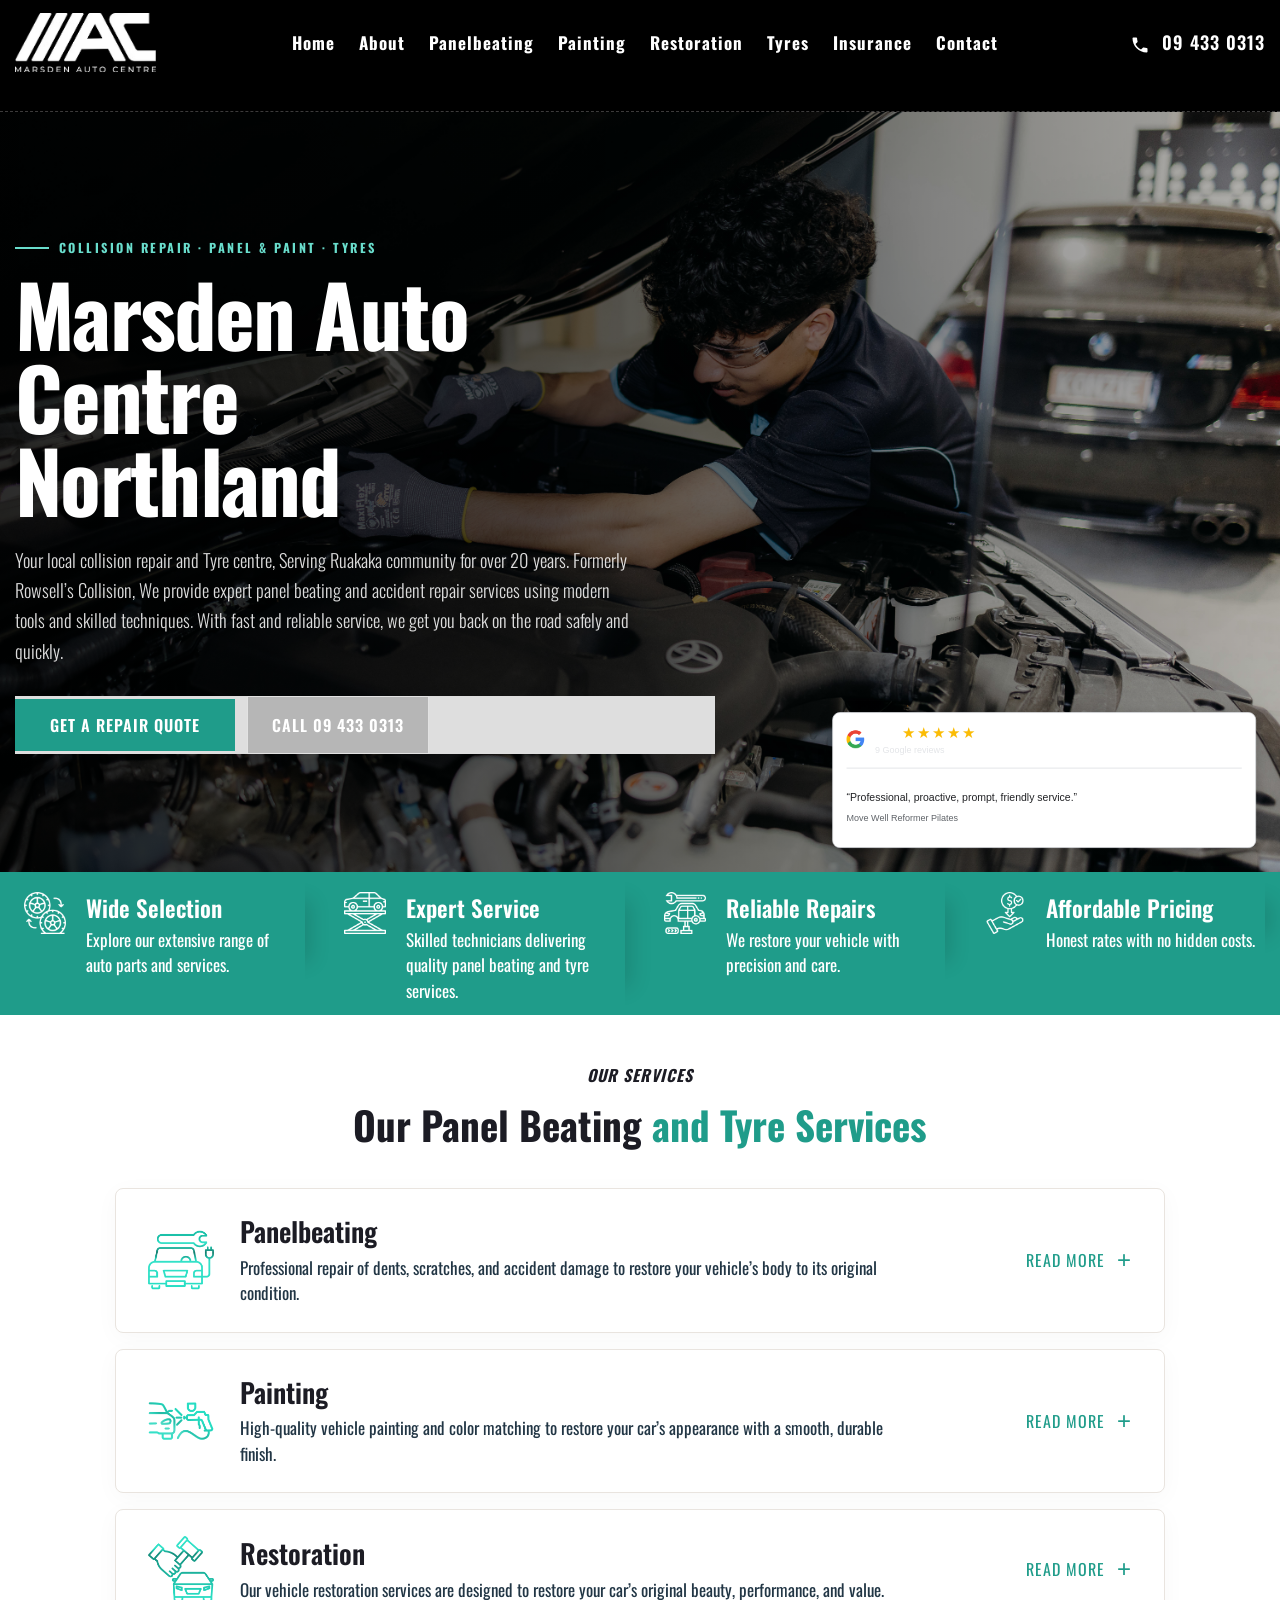
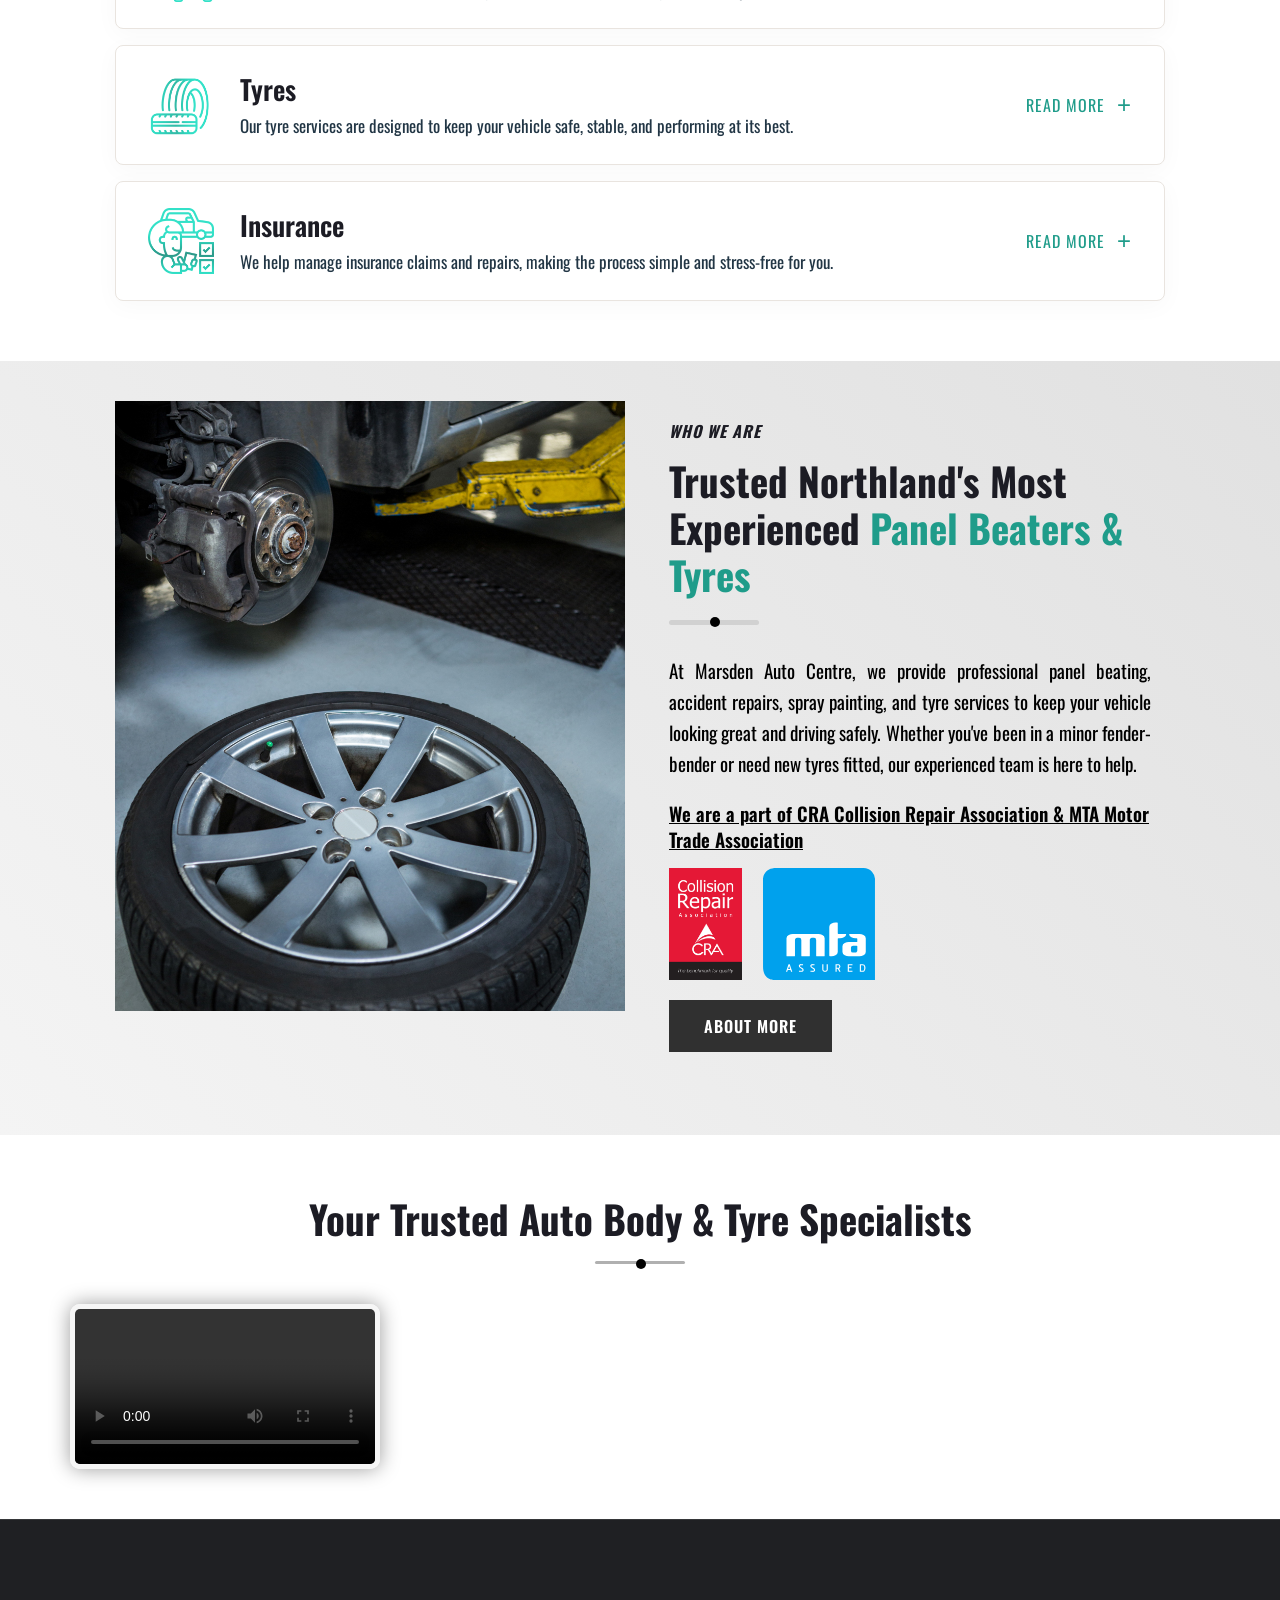
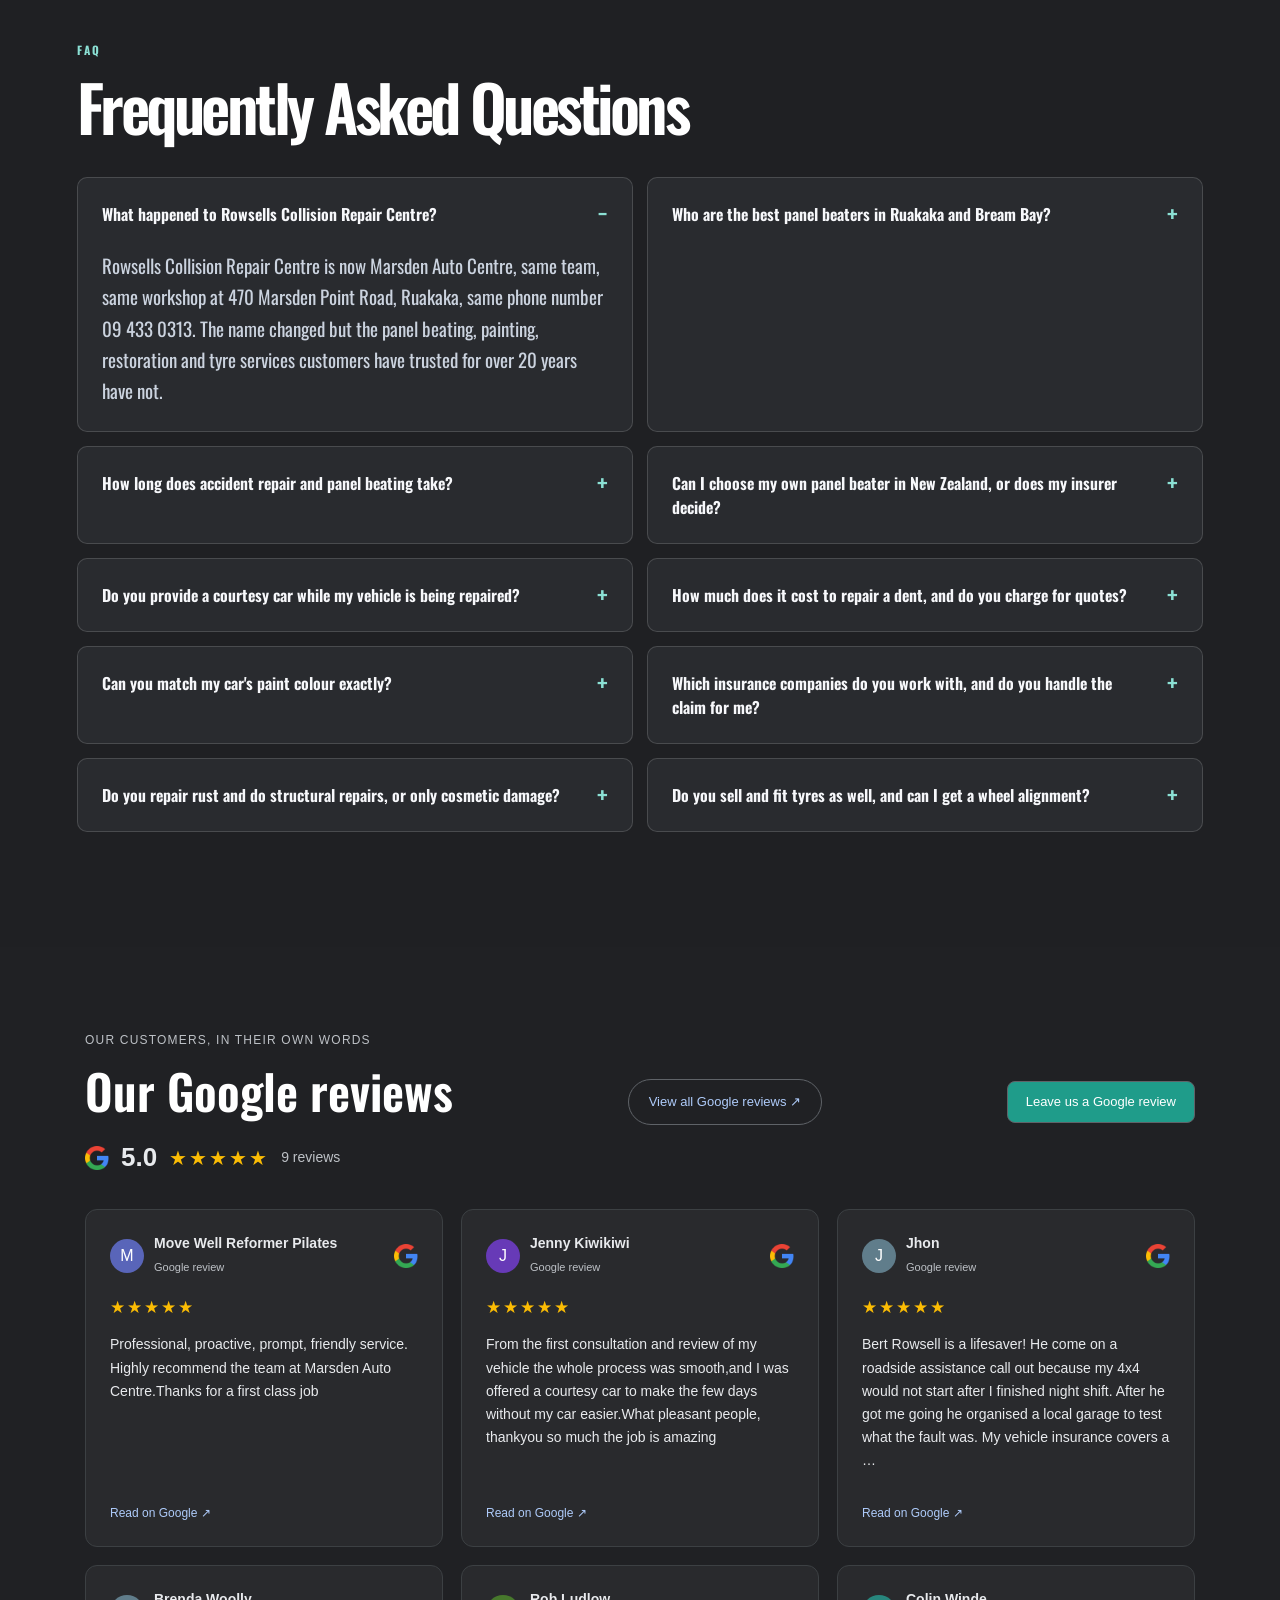
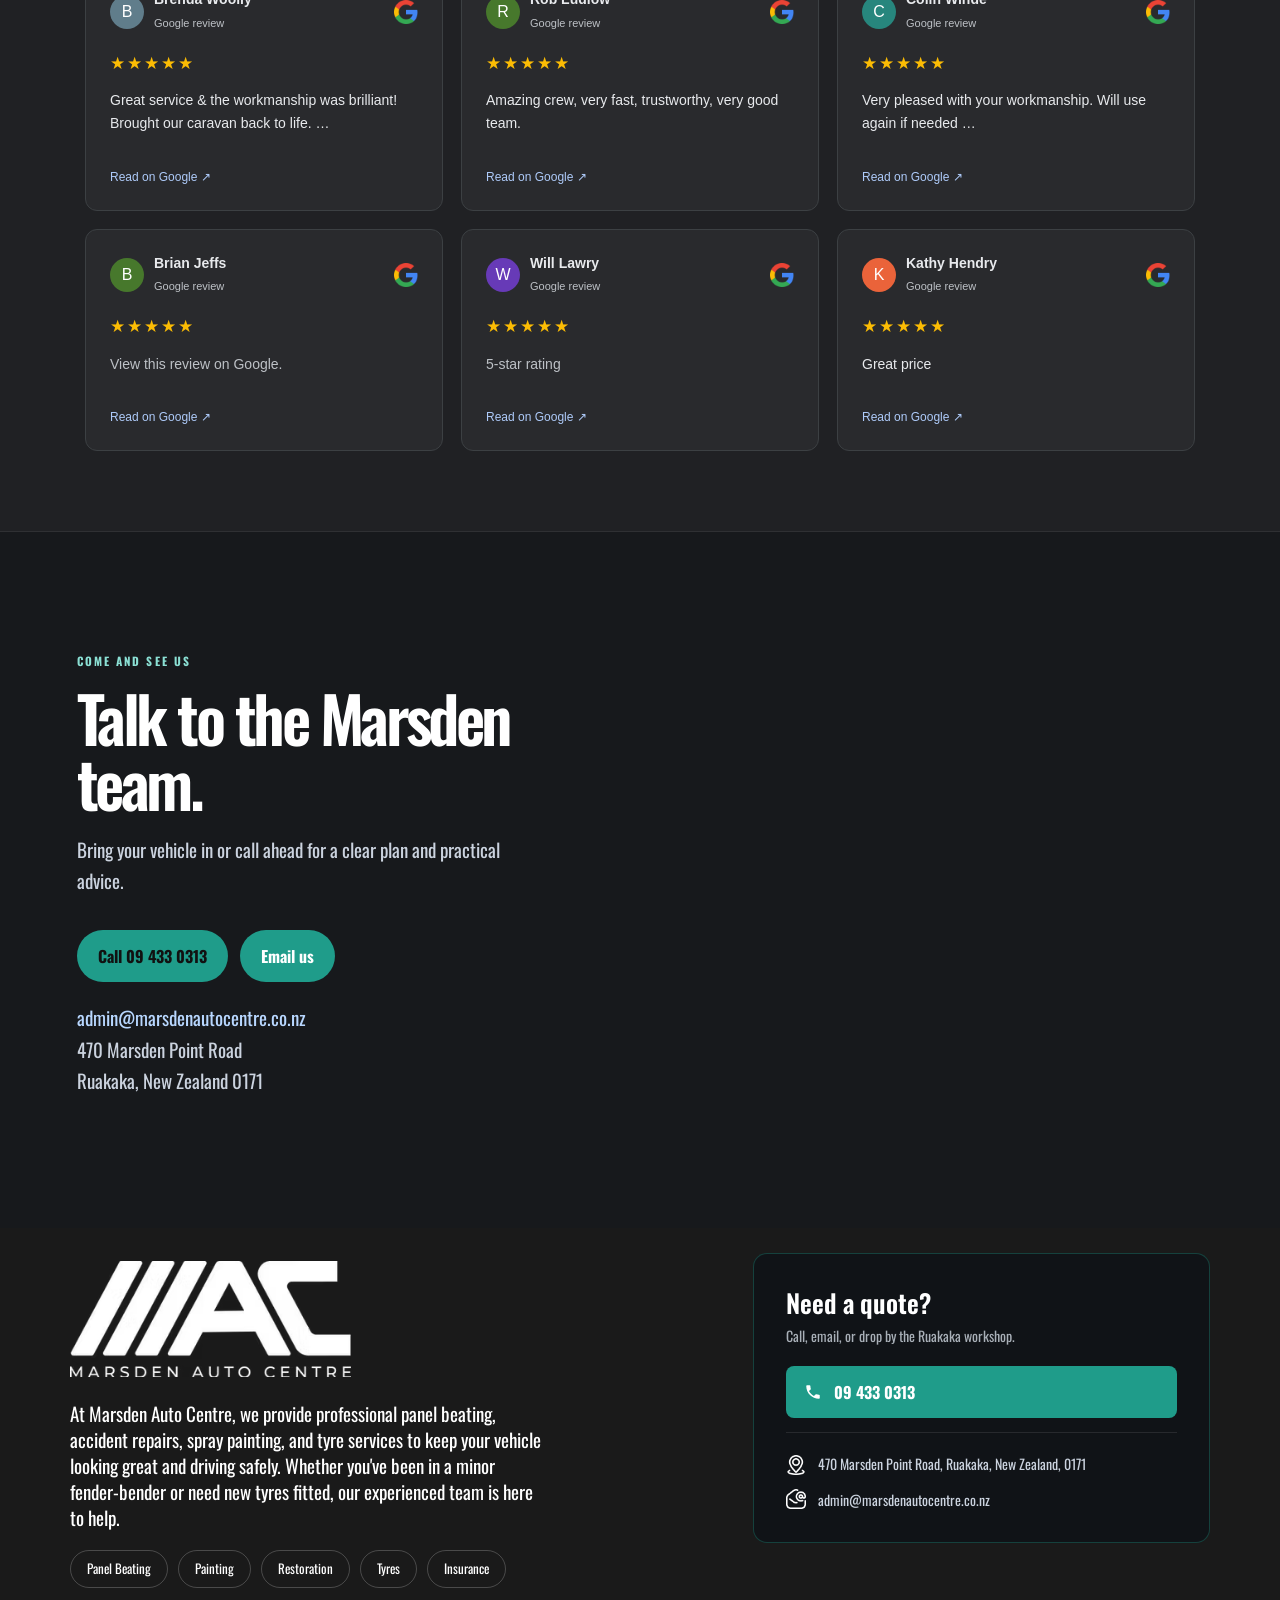
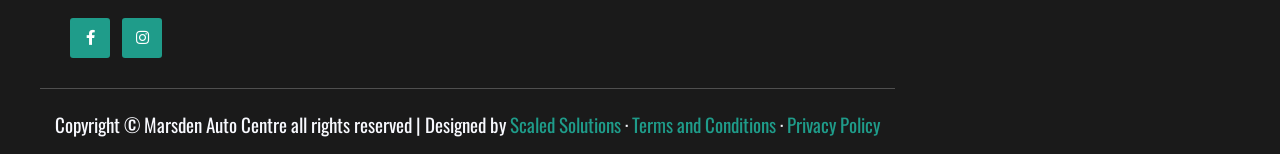
==== index.html @ b249f490 "Hide the theme's grey hover slab on phones Rounding the hero buttons in the last commit exposed some" ====
<!DOCTYPE HTML>

<html lang="en-US">
<head>
<meta charset="utf-8"/>
<meta content="ie=edge" http-equiv="x-ua-compatible"/>
<title>Car Collision Repair &amp; Tyre Services Northland - Panel and Paint Auto Centre</title>
<meta content="Looking for car collision repair, panel and paint &amp; tyre services in Northland, NZ? Marsden Auto Centre offers beating, metal fabrication, glass repair &amp; reliable service." name="description"/>
<meta content="Mobile Glass Repair for Cars, panel and paint" name="keywords"/>
<meta content="width=device-width, initial-scale=1" name="viewport"/>
<!-- Favicon -->
<link href="assets/images/fav-icon/icon.png" rel="icon" sizes="56x56" type="image/png"/>
<!-- bootstrap CSS -->
<link href="assets/css/bootstrap.min.css" media="all" rel="stylesheet" type="text/css"/>
<!-- carousel CSS -->
<link href="assets/css/owl.carousel.min.css" media="all" rel="stylesheet" type="text/css"/>
<!-- nivo-slider CSS -->
<link href="assets/css/nivo-slider.css" media="all" rel="stylesheet" type="text/css"/>
<!-- animate CSS -->
<link href="assets/css/animate.css" media="all" rel="stylesheet" type="text/css"/>
<!-- animated-text CSS -->
<link href="assets/css/animated-text.css" media="all" rel="stylesheet" type="text/css"/>
<!-- font-awesome CSS -->
<link href="assets/css/all.min.css" media="all" rel="stylesheet" type="text/css"/>
<!-- font-flaticon CSS -->
<link href="assets/css/flaticon.css" media="all" rel="stylesheet" type="text/css"/>
<!-- theme-default CSS -->
<link href="assets/css/theme-default.css" media="all" rel="stylesheet" type="text/css"/>
<!-- meanmenu CSS -->
<link href="assets/css/meanmenu.min.css" media="all" rel="stylesheet" type="text/css"/>
<!-- Main Style CSS -->
<link href="style.css" media="all" rel="stylesheet" type="text/css"/>
<!-- transitions CSS -->
<link href="assets/css/owl.transitions.css" media="all" rel="stylesheet" type="text/css"/>
<!-- venobox CSS -->
<link href="venobox/venobox.css" media="all" rel="stylesheet" type="text/css"/>
<!-- widget CSS -->
<link href="assets/css/widget.css" media="all" rel="stylesheet" type="text/css"/>
<!-- responsive CSS -->
<link href="assets/css/responsive.css" media="all" rel="stylesheet" type="text/css"/>
<!-- modernizr js -->
<script src="assets/js/vendor/modernizr-3.5.0.min.js"></script>
<link href="https://fonts.googleapis.com" rel="preconnect"/>
<link crossorigin="" href="https://fonts.gstatic.com" rel="preconnect"/>
<link href="https://fonts.googleapis.com/css2?family=Outfit:wght@100..900&amp;family=Reddit+Sans:ital,wght@0,200..900;1,200..900&amp;display=swap" rel="stylesheet"/>
<link href="https://fonts.googleapis.com" rel="preconnect"/>
<link crossorigin="" href="https://fonts.gstatic.com" rel="preconnect"/>
<link href="https://fonts.googleapis.com/css2?family=Oswald:wght@200..700&amp;display=swap" rel="stylesheet"/>
<meta content="nXuydbFX4hphB4eDnz6v0GrWOdIINB1CxJsmCYGu-QI" name="google-site-verification"/>
<!-- Google tag (gtag.js) -->
<script type="application/ld+json">
{
  "@context": "https://schema.org",
  "@type": "LocalBusiness",
  "name": "Marsden Auto Centre",
  "description": "Looking for car collision repair & tyre services in Northland, NZ? Marsden Auto Centre offers panel beating, painting, metal fabrication, glass repair & reliable service.",
  "url": "https://www.marsdenautocentre.co.nz/",
  "logo": "https://www.marsdenautocentre.co.nz/assets/images/logo_MAC.png",

  "telephone": "+6494330313",
  "priceRange": "Affordable",
  "address": {
    "@type": "PostalAddress",
    "streetAddress": "470 Marsden Point Road",
    "addressRegion": "Ruakākā",
    "postalCode": "0171",
    "addressCountry": "New Zealand"
  },
  "areaServed": {
    "@type": "AdministrativeArea",
    "name": "Ruakākā, New Zealand"
  },
  "openingHours": "Tu-Thu 08:00 AM - 05:00 PM",
  "branchOf": {
    "@type": "Organization",
    "name": "Marsden Auto Centre",
    "sameAs": "https://www.marsdenautocentre.co.nz/"
  }
}
</script>
<script type="application/ld+json">
{
  "@context": "https://schema.org",
  "@type": "FAQPage",
  "mainEntity": [
    {
      "@type": "Question",
      "name": "What happened to Rowsells Collision Repair Centre?",
      "acceptedAnswer": {
        "@type": "Answer",
        "text": "Rowsells Collision Repair Centre is now Marsden Auto Centre, same team, same workshop at 470 Marsden Point Road, Ruakaka, same phone number 09 433 0313. The name changed but the panel beating, painting, restoration and tyre services customers have trusted for over 20 years have not."
      }
    },
    {
      "@type": "Question",
      "name": "Who are the best panel beaters in Ruakaka and Bream Bay?",
      "acceptedAnswer": {
        "@type": "Answer",
        "text": "Marsden Auto Centre, formerly Rowsells Collision Repair Centre, has served the Ruakaka and Bream Bay community for over 20 years from one workshop covering panel beating, spray painting, restoration, tyres and insurance repairs. The team is accredited through the Collision Repair Association (CRA) and Motor Trade Association (MTA)."
      }
    },
    {
      "@type": "Question",
      "name": "How long does accident repair and panel beating take?",
      "acceptedAnswer": {
        "@type": "Answer",
        "text": "Timing depends on the extent of the damage, parts availability and paint work required, from a same-day dent to longer for major structural work. We give a clear estimate after inspecting your vehicle and keep you updated throughout the job."
      }
    },
    {
      "@type": "Question",
      "name": "Can I choose my own panel beater in New Zealand, or does my insurer decide?",
      "acceptedAnswer": {
        "@type": "Answer",
        "text": "Yes, under New Zealand law your insurer cannot force you to use their preferred repairer, choosing your own panel beater is your right. Insurers can still recommend a repairer and may base reimbursement on their own assessed cost, so it is worth confirming with us and your insurer how the claim will be handled before work starts."
      }
    },
    {
      "@type": "Question",
      "name": "Do you provide a courtesy car while my vehicle is being repaired?",
      "acceptedAnswer": {
        "@type": "Answer",
        "text": "Courtesy vehicle options may be available for approved repairs, subject to availability. Ask our team when you book so we can confirm what is available for your job."
      }
    },
    {
      "@type": "Question",
      "name": "How much does it cost to repair a dent, and do you charge for quotes?",
      "acceptedAnswer": {
        "@type": "Answer",
        "text": "Cost depends on the size and location of the dent, the panel affected and whether paint work is needed, so we inspect the vehicle before giving a quote. Call 09 433 0313 to arrange a time to bring your vehicle in."
      }
    },
    {
      "@type": "Question",
      "name": "Can you match my car's paint colour exactly?",
      "acceptedAnswer": {
        "@type": "Answer",
        "text": "Yes, colour matching is part of every spray painting and panel job, using your vehicle's factory paint code to blend the repair into the surrounding panels. We check the match under natural light before your vehicle is returned."
      }
    },
    {
      "@type": "Question",
      "name": "Which insurance companies do you work with, and do you handle the claim for me?",
      "acceptedAnswer": {
        "@type": "Answer",
        "text": "We handle insurance repairs and can manage the claim process with your insurer on your behalf. Bring your policy and claim details when you book and we will confirm the next steps and any excess you are responsible for."
      }
    },
    {
      "@type": "Question",
      "name": "Do you repair rust and do structural repairs, or only cosmetic damage?",
      "acceptedAnswer": {
        "@type": "Answer",
        "text": "Both. We handle everything from cosmetic dents and scratches through to structural panel repair and rust treatment. We assess the extent of the damage or corrosion first and advise whether a repair is safe and cost-effective or whether a panel needs replacing."
      }
    },
    {
      "@type": "Question",
      "name": "Do you sell and fit tyres as well, and can I get a wheel alignment?",
      "acceptedAnswer": {
        "@type": "Answer",
        "text": "Yes, we supply and fit car, van, SUV and 4WD tyres, with balancing, alignment and puncture repairs available. Call 09 433 0313 to check tyre availability for your vehicle."
      }
    }
  ]
}
</script>
<link href="google-reviews.css" rel="stylesheet"/><link href="service-expand.css" rel="stylesheet"/><style id="mac-faq-contact">.mac-faq-section,.mac-contact-section{background:#1f2023;color:#f7f8fb;padding:clamp(72px,9vw,128px) 6%;border-top:1px solid rgba(255,255,255,.1)}.mac-contact-section{background:#17191c}.mac-inner{max-width:1240px;margin:auto}.mac-kicker{color:#8be0d4;font-size:.72rem;letter-spacing:.18em;font-weight:700}.mac-faq-section h2,.mac-contact-section h2{font-size:clamp(2.5rem,5vw,5rem);letter-spacing:-.055em;line-height:1.02;color:#fff;margin:14px 0 38px}.mac-faq-grid{display:grid;grid-template-columns:repeat(2,minmax(0,1fr));gap:14px}.mac-faq-grid details{background:#292b2f;border:1px solid rgba(255,255,255,.15);border-radius:10px;padding:0 24px}.mac-faq-grid summary{cursor:pointer;list-style:none;padding:24px 30px 24px 0;position:relative;font-weight:650}.mac-faq-grid summary::-webkit-details-marker{display:none}.mac-faq-grid summary:after{content:'+';position:absolute;right:0;top:17px;color:#8be0d4;font-size:1.5rem}.mac-faq-grid details[open] summary:after{content:'−'}.mac-faq-grid p{color:#cbd3df;line-height:1.65;margin:0 0 24px}.mac-contact-grid{display:grid;grid-template-columns:.85fr 1.15fr;gap:56px;align-items:start}.mac-contact-section h2{margin-bottom:18px}.mac-contact-section p{color:#cbd3df;line-height:1.65}.mac-contact-button{display:inline-block;margin:18px 0 20px;background:#1f9c8a;color:#111;padding:14px 21px;border-radius:999px;font-weight:750}.mac-contact-details a{color:#b8d7ff}.mac-contact-grid iframe{width:100%;height:360px;border:0;border-radius:10px;filter:saturate(.75)}@media(max-width:760px){.mac-faq-grid,.mac-contact-grid{grid-template-columns:1fr}.mac-contact-grid iframe{height:280px}}
</style>
<style id="traditional-hero">
  .slider1.slider-areas{height:760px;min-height:760px;align-items:center}
  .slider1.slider-areas:after{background:linear-gradient(90deg,rgba(0,0,0,.82) 0%,rgba(0,0,0,.62) 42%,rgba(0,0,0,.22) 100%)}
  .slider1.slider-areas>.container{width:calc(100% - 48px);max-width:1600px;margin-left:0!important}
  .slider-content{position:relative;top:auto;width:min(700px,100%);padding:110px 0 80px;text-align:left}
  .hero-kicker{display:inline-flex;align-items:center;gap:10px;color:#69ddcc;font:700 .78rem/1 'Oswald',sans-serif;letter-spacing:.2em;text-transform:uppercase;margin-bottom:18px}
  .hero-kicker:before{content:'';width:34px;height:2px;background:#69ddcc}
  .slider-content h1{font-size:clamp(3.8rem,6.6vw,6.6rem);line-height:.98;letter-spacing:-.02em;margin:0 0 24px;max-width:10ch;background:none;-webkit-text-fill-color:#fff}
  .slider-content p{width:auto;max-width:620px;font-size:1.15rem;line-height:1.65;margin:0 0 30px;color:rgba(255,255,255,.86)}
  .dreamit-button.banner-button{display:flex;align-items:center;gap:12px;flex-wrap:wrap;margin:0}
  .dreamit-button.banner-button a{margin:0!important}
  .dreamit-button.banner-button .hero-secondary-cta{display:inline-flex;align-items:center;justify-content:center;padding:16px 24px;border:1px solid rgba(255,255,255,.6);color:#fff;background:rgba(0,0,0,.18);font-weight:600}
  .slider-content .hero-google-rating{margin:24px 0 0!important}
  @media(max-width:767px){.slider1.slider-areas{height:auto!important;min-height:760px;padding:50px 0 40px}.slider-content{padding:86px 0 40px}.slider-content h1{font-size:clamp(3.2rem,15vw,5rem)}.slider-content p{font-size:1rem}.slider1.slider-areas>.container{width:calc(100% - 32px)}.dreamit-button.banner-button a{width:100%;text-align:center}.slider-content .hero-google-rating{margin-top:22px!important}}
</style>
<style id="stable-sticky-nav">
  #sticky-header-spacer{height:0!important;transition:none!important}
  .dreamit_nav_manu,.dreamit_nav_manu.sticky{height:112px;min-height:112px;transition:none!important}
  .dreamit_nav_manu .logo_img,.dreamit_nav_manu.sticky .logo_img{display:flex!important;align-items:center;height:100%}
  .dreamit_nav_manu .main_sticky,.dreamit_nav_manu.sticky .main_sticky{display:none!important}
  .mac-contact-actions{display:flex;gap:12px;flex-wrap:wrap;align-items:center}
  .mac-email-button{background:#1f9c8a;color:#fff!important}
  .footer-email-button{display:inline-block;margin-top:10px;padding:10px 14px;border:1px solid rgba(255,255,255,.35);border-radius:999px;color:#fff!important;font-weight:700}
  @media(max-width:990px){.dreamit_nav_manu,.dreamit_nav_manu.sticky{height:86px;min-height:86px}.dreamit_nav_manu .logo_img img{max-height:60px}}
</style><style id="mac-mobile">
/* Phone pass, 23 Sep 2026. Every rule here is inside one max-width:767px
   block on purpose: the desktop layout was signed off and is not to move.
   This block is last in the head so it wins on source order rather than by
   piling on !important. */
@media (max-width: 767px) {

  /* Justified text needs a wide column to work. In the ~370px one a phone
     gives it, the browser has to stretch the spaces instead, and lines like
     "to keep your vehicle looking great and driving safely" opened visible
     rivers of white down the paragraph. Left aligned reads normally; a
     ragged right edge is the right trade at this width. Desktop keeps the
     justified setting it was designed with. */
  .dreamit-section-title p { text-align: left; }

  /* The two hero buttons were square cornered slabs 12px apart while every
     other button on the site is a full pill, so they read as one block split
     by a hairline rather than as two things you can tap. */
  .dreamit-button.banner-button a { border-radius: 999px; }

  /* .dreamit-button:after is a #dedede slab, 100% by 100%, sitting at
     z-index:-1 behind the whole button group. It is the old theme's hover
     effect: the grey block slides out from under the button when you point at
     it. Square buttons covered it almost exactly, so it only ever showed as a
     thin grey line between the two. Rounding them turned it into a visible
     pale rectangle around both, which is how it was found.

     It goes on phones. There is no hover on a touch screen, so it is a
     decoration that cannot fire, and it was already leaking through before
     the corners were rounded. Desktop keeps the effect. */
  .dreamit-button.banner-button:after { display: none; }

  /* The phone number button was background rgba(0,0,0,.18), which is 82%
     transparent, so how it looked depended entirely on which part of the hero
     photo happened to sit behind it. Stacked under the quote button on a
     phone it landed on the pale logo watermark and came out light grey with
     white text on top: it read as a disabled control rather than as the phone
     number, which is the one thing a panel beater's customer wants at 60kph
     on the side of the road. Solid keeps it legible wherever it lands. */
  .dreamit-button.banner-button .hero-secondary-cta {
    background: rgba(0, 0, 0, .62);
    border-color: rgba(255, 255, 255, .75);
  }

  /* Two pills, identical #1f9c8a background, different text colour: Call was
     #111 and Email us was #fff. Black measures 5.6:1 against that teal and
     white only 3.4:1, which is under the 4.5:1 minimum, so both take black.
     NOTE: this mismatch is on desktop too and is deliberately left there. */
  .mac-contact-section .mac-email-button { color: #111 !important; }

  /* Enough to fit "COLLISION REPAIR / PANEL & PAINT / TYRES" on one line at
     390px rather than dropping TYRES onto a line by itself. */
  .hero-kicker { font-size: .72rem; letter-spacing: .14em; }
}
</style>
</head>
<body>
<!-- Loder -->
<!-- <div class="loader-wrapper">
		<div class="loader"></div>
		<div class="loder-section left-section"></div>
		<div class="loder-section right-section"></div>
	</div> -->
<!-- Loder End -->
<!--==================================================-->
<!-- Start dreamit Main Menu Area -->
<!--==================================================-->
<div class="dreamit_nav_manu" id="sticky-header">
<div class="container-fluid">
<div class="row align-items-center">
<div class="col-lg-2">
<div class="logo">
<a class="logo_img" href="/" title="dreamit">
<img alt="Marsden Auto Centre Logo" src="assets/images/logo_MAC.png"/>
</a>
<a class="main_sticky" href="/" title="dreamit">
<img alt="Marsden Auto Centre Logo" src="assets/images/logo_MAC.png"/>
</a>
</div>
</div>
<div class="col-lg-8">
<nav class="dreamit_menu">
<ul class="nav_scroll">
<li><a href="/">Home</a></li>
<li><a href="#about">About</a></li>
<li><a href="#services">Panelbeating</a></li>
<li><a href="#services">Painting</a></li>
<li><a href="#services">Restoration</a></li>
<li><a href="#services">Tyres</a></li>
<li><a href="#services">Insurance</a></li>
<li><a href="#contact-section">Contact</a></li>
</ul>
</nav>
</div>
<div class="col-lg-2">
<div class="dreamit-header-menu-address">
<ul>
<li><a href="tel:09 433 0313"><svg fill="currentColor" height="20" style="vertical-align:middle;margin-right:6px" viewBox="0 0 24 24" width="20" xmlns="http://www.w3.org/2000/svg"><path d="M6.62 10.79c1.44 2.83 3.76 5.14 6.59 6.59l2.2-2.2c.27-.27.67-.36 1.02-.24 1.12.37 2.33.57 3.57.57.55 0 1 .45 1 1V20c0 .55-.45 1-1 1-9.39 0-17-7.61-17-17 0-.55.45-1 1-1h3.5c.55 0 1 .45 1 1 0 1.25.2 2.45.57 3.57.11.35.03.74-.25 1.02l-2.2 2.2z"></path></svg> 09 433
									0313</a></li>
</ul>
</div>
<!-- <div class="dreamit-header-top-socail">
						<a href="https://www.facebook.com/MarsdenAutoCentre" target="_blank"><i class="fab fa-facebook-f"></i></a>
						<a href="#"><i class="fab fa-twitter"></i></a>
					</div> -->
</div>
</div>
</div>
</div>
<!-- dreamit Mobile Menu Area -->
<div class="mobile-menu-area d-sm-block d-md-block d-lg-none">
<div class="mobile-menu">
<nav class="dreamit_menu">
<ul class="nav_scroll">
<li><a href="/">Home</a></li>
<li><a href="#about">About</a></li>
<li><a href="#services">Panelbeating</a></li>
<li><a href="#services">Painting</a></li>
<li><a href="#services">Restoration</a></li>
<li><a href="#services">Tyres</a></li>
<li><a href="#services">Insurance</a></li>
<li><a href="#contact-section">Contact</a></li>
</ul>
</nav>
</div>
</div>
<!--==================================================-->
<!-- End dreamit Main Menu Area -->
<!--==================================================-->
<!--==================================================-->
<!-- Start dreamit slider Area -->
<!--==================================================-->
<div class="slider_list_banner" id="home">
<div class="slider-areas slider1 d-flex align-items-center"><div aria-hidden="true" class="hero-slideshow"><img alt="" class="hero-slide is-active" decoding="async" fetchpriority="high" src="assets/images/slider/bonnet.jpeg"/><img alt="" class="hero-slide" decoding="async" src="assets/images/slider/panner-beeting-banner1.jpg"/><img alt="" class="hero-slide" decoding="async" src="assets/images/slider/panner-beeting-banner2.jpg"/><img alt="" class="hero-slide" decoding="async" src="assets/images/slider/panner-beeting-banner3.jpg"/><img alt="" class="hero-slide" decoding="async" src="assets/images/slider/slider2.jpg"/><video autoplay="" class="hero-video-layer" loop="" muted="" playsinline="" poster="assets/images/slider/bonnet.jpeg" style="position:absolute;inset:0;width:100%;height:100%;object-fit:cover"><source src="assets/images/marsden-hero-clip.mp4" type="video/mp4"/></video></div>
<div class="container">
<div class="row" style="align-items:flex-end">
<div class="col-lg-8 col-sm-12">
<div class="slider-content">
<div class="hero-kicker">Collision repair · panel &amp; paint · tyres</div>
<h1> Marsden Auto Centre Northland</h1>
<p>Your local collision repair and Tyre centre, Serving Ruakaka community for over 20 years.
								Formerly Rowsell’s Collision, We provide expert panel beating and accident repair
								services using modern tools and skilled techniques. With fast and reliable service, we
								get you back on the road safely and quickly.</p>
<div class="dreamit-button banner-button">
<a href="#contact-section">Get a repair quote</a>
<a class="hero-secondary-cta" href="tel:+6494330313">Call 09 433 0313</a>
</div>
</div>
</div>

</div>
</div>

<a aria-label="Google reviews: 5.0 out of 5 from 9 reviews. Read all reviews on Google." class="hero-google-rating" style="position:absolute;right:24px;bottom:24px;transform:scale(0.75);transform-origin:bottom right;z-index:5" href="https://www.google.com/maps?cid=7332008525948160495" rel="noopener" target="_blank"><img alt="Google" class="google-mark" height="24" src="assets/images/google-g.png" width="24"/><span class="hero-rating-copy"><span class="hero-rating-top"><strong>5.0</strong><span aria-label="5 out of 5 stars" class="google-stars">★★★★★</span></span><span class="hero-rating-caption">9 Google reviews</span></span><span aria-hidden="true" class="hero-rating-arrow">↗</span><span class="hero-review-rotation"><span class="hero-review-quote">“Professional, proactive, prompt, friendly service.”</span><span class="hero-review-author">Move Well Reformer Pilates</span></span></a>
</div>


</div><!--==================================================-->
<!--End dreamit slider Area  -->
<!--==================================================-->
<div class="feature-box pt-20 pb-20">
<div class="container-fluid">
<div class="row">
<div class="col-md-3">
<div class="dreamit-service-box-inner">
<div class="dreamit-service-content">
<div class="dreamit-service-icon">
<img alt="Tyre Icon" class="service-icon-image" src="assets/images/tyre.png"/>
</div>
<div class="dreamit-service-title">
<h2>Wide Selection</h2>
<p>Explore our extensive range of auto parts and services.</p>
</div>
</div>
</div>
</div>
<div class="col-md-3">
<div class="dreamit-service-box-inner">
<div class="dreamit-service-content">
<div class="dreamit-service-icon">
<img alt="Tyre Icon" class="service-icon-image" src="assets/images/service.png"/>
</div>
<div class="dreamit-service-title">
<h2>Expert Service</h2>
<p>Skilled technicians delivering quality panel beating and tyre services.</p>
</div>
</div>
</div>
</div>
<div class="col-md-3">
<div class="dreamit-service-box-inner">
<div class="dreamit-service-content">
<div class="dreamit-service-icon">
<img alt="Tyre Icon" class="service-icon-image" src="assets/images/repair.png"/>
</div>
<div class="dreamit-service-title">
<h2>Reliable Repairs</h2>
<p>We restore your vehicle with precision and care.</p>
</div>
</div>
</div>
</div>
<div class="col-md-3">
<div class="dreamit-service-box-inner">
<div class="dreamit-service-content">
<div class="dreamit-service-icon">
<img alt="Tyre Icon" class="service-icon-image" src="assets/images/affordable.png"/>
</div>
<div class="dreamit-service-title">
<h2>Affordable Pricing</h2>
<p>Honest rates with no hidden costs.</p>
</div>
</div>
</div>
</div>
</div>
</div>
</div>
<!--==================================================-->
<!-- Start dreamit case study title Area -->
<!--==================================================-->
<div class="services-title-area pt-50 pb-50 px-100" id="services">
<div class="container-fluid">
<div class="row">
<div class="col-lg-12 col-sm-12">
<div class="dreamit-section-title text-center mb-40">
<h5>Our Services</h5>
<h2 class="mb-20">Our Panel Beating <span>and Tyre Services</span></h2>
<!-- <div class="em_bar_bg text-left"></div> -->
</div>
</div>
</div>
<div class="row justify-content-center service-expand-row service-expand-row service-expand-row service-expand-row service-expand-row">
<div class="service-row-wrapper">
<div class="service-column">



<details class="service-expand"><summary class="service-row-summary"><span class="service-icon">
<img alt="Panel Beating Service" src="assets/images/panelbeating.png"/>
</span><span class="service-row-copy"><h2>Panelbeating</h2><p>Professional repair of dents, scratches, and accident damage to restore your vehicle’s body
							to its original condition.</p></span><span class="service-row-toggle"><span class="service-more">Read more</span><span class="service-less">Show less</span><span aria-hidden="true" class="service-expand-icon"></span></span></summary><div class="service-expanded-content"><div class="service-expanded-text"><p>Our panel beating service is designed to restore your vehicle’s body after dents, scratches, or accident damage. With experienced technicians and modern equipment, we carefully repair damaged panels and bring your car back to its original shape and appearance.</p><p>We focus on precision, durability, and high-quality finishing to ensure your vehicle looks and performs its best.</p><h3 class="service-offerings-title">What we offer</h3><div class="service-offering"><h3>Dent Removal</h3><p>We repair minor and major dents to restore smooth vehicle panels.</p></div><div class="service-offering"><h3>Accident Damage Repair</h3><p>Professional repair of body damage caused by collisions.</p></div><div class="service-offering"><h3>Panel Replacement</h3><p>Damaged panels are repaired or replaced to match factory standards.</p></div><div class="service-offering"><h3>Body Alignment</h3><p>We ensure proper alignment of vehicle panels for a perfect fit and finish.</p></div><a class="service-contact-link" href="tel:+6494330313">Call 09 433 0313</a></div><img alt="Panelbeating service" class="service-expanded-image" loading="lazy" src="assets/images/panel-beating.jpg"/></div></details>
</div>
</div>
<div class="service-row-wrapper">
<div class="service-column">



<details class="service-expand"><summary class="service-row-summary"><span class="service-icon">
<img alt="Panel Beating Service" src="assets/images/car-painting.png"/>
</span><span class="service-row-copy"><h2>Painting</h2><p>High-quality vehicle painting and color matching to restore your car’s appearance with a
							smooth, durable finish.</p></span><span class="service-row-toggle"><span class="service-more">Read more</span><span class="service-less">Show less</span><span aria-hidden="true" class="service-expand-icon"></span></span></summary><div class="service-expanded-content"><div class="service-expanded-text"><p>Our vehicle painting service restores your car’s appearance with a smooth, high-quality finish. Using professional spray equipment and precise color matching, we ensure durable paintwork that makes your vehicle look like new.</p><h3 class="service-offerings-title">What we offer</h3><div class="service-offering"><h3>Full Vehicle Respray</h3><p>Complete repainting to give your vehicle a fresh and flawless look.</p></div><div class="service-offering"><h3>Color Matching</h3><p>Accurate color matching to blend new paint perfectly with your vehicle.</p></div><div class="service-offering"><h3>Scratch &amp; Paint Repair</h3><p>We fix scratches and damaged paint to restore your car’s appearance.</p></div><div class="service-offering"><h3>Clear Coat Protection</h3><p>A protective finish that enhances shine and protects the paint.</p></div><a class="service-contact-link" href="tel:+6494330313">Call 09 433 0313</a></div><img alt="Painting service" class="service-expanded-image" loading="lazy" src="assets/images/paintingservice.jpg"/></div></details>
</div>
</div>
<div class="service-row-wrapper">
<div class="service-column">



<details class="service-expand"><summary class="service-row-summary"><span class="service-icon">
<img alt="Panel Beating Service" src="assets/images/rust-repair.png"/>
</span><span class="service-row-copy"><h2>Restoration</h2><p>Our vehicle restoration services are designed to restore your car’s original beauty,
							performance, and value.</p></span><span class="service-row-toggle"><span class="service-more">Read more</span><span class="service-less">Show less</span><span aria-hidden="true" class="service-expand-icon"></span></span></summary><div class="service-expanded-content"><div class="service-expanded-text"><p>Our vehicle restoration services bring your car back to its original condition, both in appearance and performance. Whether it’s repairing body damage, restoring paintwork, or fixing worn-out parts, our team handles every detail with care and precision.</p><p>We combine skilled craftsmanship with modern techniques to deliver high-quality results, ensuring your vehicle looks great and performs reliably for years to come.</p><p>We also specialize in caravan and campervan repairs, providing reliable restoration and repair solutions for all types of recreational vehicles.</p><h3 class="service-offerings-title">What we offer</h3><div class="service-offering"><h3>Body Restoration</h3><p>Repairing dents, damage, and worn panels to restore structure and strength.</p></div><div class="service-offering"><h3>Paint Restoration</h3><p>Professional repainting for a smooth and flawless finish.</p></div><div class="service-offering"><h3>Rust Repair &amp; Treatment</h3><p>Removing corrosion and protecting your vehicle from future damage.</p></div><div class="service-offering"><h3>Caravan &amp; Campervan Repairs</h3><p>Specialized repair and restoration for caravans and campervans.</p></div><div class="service-offering"><h3>Full Vehicle Restoration</h3><p>Complete restoration for damaged or aging vehicles.</p></div><div class="service-offering"><h3>Protective Coatings</h3><p>Special coatings are applied to prevent future rust and extend the life of your vehicle.</p></div><a class="service-contact-link" href="tel:+6494330313">Call 09 433 0313</a></div><img alt="Restoration service" class="service-expanded-image" loading="lazy" src="assets/images/restoration-service.jpg"/></div></details>
</div>
</div>
<div class="service-row-wrapper">
<div class="service-column">



<details class="service-expand"><summary class="service-row-summary"><span class="service-icon">
<img alt="Panel Beating Service" src="assets/images/tyre-icon.png"/>
</span><span class="service-row-copy"><h2>Tyres</h2><p>Our tyre services are designed to keep your vehicle safe, stable, and performing at its best.
						</p></span><span class="service-row-toggle"><span class="service-more">Read more</span><span class="service-less">Show less</span><span aria-hidden="true" class="service-expand-icon"></span></span></summary><div class="service-expanded-content"><div class="service-expanded-text"><p>Our tyre services are designed to keep your vehicle safe, stable, and performing at its best on the road. We offer a complete range of tyre solutions, from supplying and fitting new tyres to maintenance services that improve driving comfort and extend tyre life.</p><p>With professional equipment and experienced technicians, we ensure every tyre service is carried out with precision and care.</p><h3 class="service-offerings-title">What we offer</h3><div class="service-offering"><h3>Car tyres</h3><p>High-quality tyres designed for safety, durability, and smooth performance on every drive.</p></div><div class="service-offering"><h3>Van tyres</h3><p>Durable and high-performance tyres built to handle heavy loads, ensuring safety, stability, and long-lasting reliability.</p></div><div class="service-offering"><h3>SUV tyres</h3><p>Strong and versatile tyres designed for superior grip, stability, and performance on both city roads and rough terrains.</p></div><div class="service-offering"><h3>4WD Tyres</h3><p>Rugged and durable tyres built for off-road performance, providing maximum traction, strength, and control on all terrains.</p></div><div class="service-offering"><h3>New Tyre Supply &amp; Fitting</h3><p>We provide quality tyres for all vehicle types with expert installation.</p></div><div class="service-offering"><h3>Wheel Balancing</h3><p>Ensures smooth driving and reduces vibration for better comfort.</p></div><div class="service-offering"><h3>Wheel Alignment</h3><p>Improves handling, fuel efficiency, and extends tyre life.</p></div><div class="service-offering"><h3>Tyre Repairs</h3><p>Quick and safe puncture repairs to get you back on the road.</p></div><a class="service-contact-link" href="tel:+6494330313">Call 09 433 0313</a></div><img alt="Tyres service" class="service-expanded-image" loading="lazy" src="assets/images/tyres-service.jpg"/></div></details>
</div>
</div>
<div class="service-row-wrapper">
<div class="service-column">



<details class="service-expand"><summary class="service-row-summary"><span class="service-icon">
<img alt="Panel Beating Service" src="assets/images/insurance.png"/>
</span><span class="service-row-copy"><h2>Insurance</h2><p>We help manage insurance claims and repairs, making the process simple and stress-free for
							you.</p></span><span class="service-row-toggle"><span class="service-more">Read more</span><span class="service-less">Show less</span><span aria-hidden="true" class="service-expand-icon"></span></span></summary><div class="service-expanded-content"><div class="service-expanded-text"><p>Our car insurance repair service helps restore your vehicle after an accident while making the insurance process simple and hassle-free. We work closely with insurance providers to ensure your vehicle is repaired professionally and according to approved standards.</p><p>From damage assessment to final repairs, our experienced team handles the process efficiently so you can get back on the road with confidence.</p><h3 class="service-offerings-title">What we offer</h3><div class="service-offering"><h3>Insurance Claim Assistance</h3><p>Guidance and support throughout the insurance claim process.</p></div><div class="service-offering"><h3>Accident Damage Repairs</h3><p>Professional repair of body damage caused by collisions.</p></div><div class="service-offering"><h3>Damage Assessment</h3><p>Detailed inspection and reports required for insurance approval.</p></div><div class="service-offering"><h3>Quality Approved Repairs</h3><p>Repairs completed to meet insurance and industry standards.</p></div><a class="service-contact-link" href="tel:+6494330313">Call 09 433 0313</a></div><img alt="Insurance service" class="service-expanded-image" loading="lazy" src="assets/images/car-insurance-service.jpg"/></div></details>
</div>
</div>
</div>
</div>
</div>
<!--==================================================-->
<!-- End dreamit case study title Area -->
<!--==================================================-->
<!--==================================================-->
<!-- Start dreamit process Area -->
<!--==================================================-->
<div class="about-section why-choose-us-area mt-10 pt-40 pb-50 px-100" id="about">
<div class="container-fluid">
<div class="row">
<div class="col-lg-6 col-md-6 col-sm-12">
<div class="why-choose-us-thumb">
<img alt="Tyres" src="assets/images/about/about-home.jpg"/>
</div>
</div>
<div class="col-lg-6 col-md-6 col-sm-12 left-why-choose-us">
<div class="dreamit-section-title text-left">
<h5>WHO WE ARE</h5>
<h2>Trusted Northland's Most Experienced <span>Panel Beaters &amp; Tyres</span></h2>
<div class="em_bar_bg text-left"></div>
<p>At Marsden Auto Centre, we provide professional panel beating, accident repairs, spray
							painting, and tyre services to keep your vehicle looking great and driving safely. Whether
							you've been in a minor fender-bender or need new tyres fitted, our experienced team is here
							to help.</p>
<!-- <p>We also supply and fit reliable tyres to ensure your safety on the road. Our focus is on
							quality workmanship, honest pricing, and excellent customer service. Whether it’s minor
							repairs or major collision work, we treat every vehicle with care and precision.</p> -->
</div>
<div class="association-logo">
<h3 class="association-liat-head">We are a part of CRA Collision Repair Association &amp; MTA Motor
							Trade Association</h3>
<ul class="logos-list">
<li>
<a href="https://collisionrepair.co.nz/" target="_blank"><img alt="collision repair association" src="assets/images/collision-repair-association.png"/></a>
</li>
<li>
<a href="https://mta.org.nz/" target="_blank"><img alt="mta organization" src="assets/images/mta-organization.svg"/></a>
</li>
</ul>
</div>
<div class="dreamit-button">
<a href="#about">About More </a>
</div>
</div>
</div>
</div>
</div>
<!--==================================================-->
<!-- End dreamit process Area -->
<!--==================================================-->
<!--==================================================-->
<!-- Start dreamit case study Area -->
<!--==================================================-->
<!-- <div class="case-study-area">
		<div class="container-fluid">
			<div class="row case-study-top">
				<div class="case-study owl-carousel">
					<div class="col-lg-12 col-sm-12">
						<div class="dreamit-single-case-study">
							<div class="dreamit-case-study-thumb">
								<img src="assets/images/accident-repair.jpg" alt="">
								<div class="case-study-content">
									<div class="case-study-title">
										<h2><a href="#">Accident Repairs</a></h2>
										<p>We repair all types of accident damage, from minor dents to major collision
											repairs.</p>
										<a href="#" class="services-readMrelink">Read More</a>
									</div>
								</div>
							</div>
						</div>
					</div>
					<div class="col-lg-12 col-sm-12">
						<div class="dreamit-single-case-study">
							<div class="dreamit-case-study-thumb">
								<img src="assets/images/dent-removal.jpg" alt="">
								<div class="case-study-content">
									<div class="case-study-title">
										<h2><a href="#">Dent Removal</a></h2>
										<p>Quick and affordable dent repairs to restore your vehicle’s body.</p>
										<a href="#" class="services-readMrelink">Read More</a>
									</div>
								</div>
							</div>
						</div>
					</div>
					<div class="col-lg-12 col-sm-12">
						<div class="dreamit-single-case-study">
							<div class="dreamit-case-study-thumb">
								<img src="assets/images/scratch-paint.jpg" alt="">
								<div class="case-study-content">
									<div class="case-study-title">
										<h2><a href="#">Scratch & Paint Repairs</a></h2>
										<p>Professional color matching and spray painting for a flawless finish.</p>
										<a href="#" class="services-readMrelink">Read More</a>
									</div>
								</div>
							</div>
						</div>
					</div>
					<div class="col-lg-12 col-sm-12">
						<div class="dreamit-single-case-study">
							<div class="dreamit-case-study-thumb">
								<img src="assets/images/tyre-repair.jpg" alt="">
								<div class="case-study-content">
									<div class="case-study-title">
										<h2><a href="#">Tyre Repairs</a></h2>
										<p>Puncture repairs and safety checks done quickly and affordably.</p>
										<a href="#" class="services-readMrelink">Read More</a>
									</div>
								</div>
							</div>
						</div>
					</div>
					<div class="col-lg-12 col-sm-12">
						<div class="dreamit-single-case-study">
							<div class="dreamit-case-study-thumb">
								<img src="assets/images/new-tyre.jpg" alt="">
								<div class="case-study-content">
									<div class="case-study-title">
										<h2><a href="#">New Tyres</a></h2>
										<p>We supply and fit quality tyres for all vehicle types — passenger cars, SUVs,
											and light trucks.</p>
										<a href="#" class="services-readMrelink">Read More</a>
									</div>
								</div>
							</div>
						</div>
					</div>
				</div>
			</div>
		</div>
	</div> -->
<!--==================================================-->
<!-- End dreamit case study Area -->
<!--==================================================-->
<div class="company-video pt-50 pb-50">
<div class="container">
<div class="row align-items-center justify-content-center">
<div class="dreamit-section-title text-center mb-20">
<h2 class="mb-20">Your Trusted Auto Body &amp; Tyre Specialists</h2>
<div class="em_bar_bg text-left"></div>
</div>
</div>
<div class="row">
<div class="videoEmbed">
<video controls="" height="100%" width="100%">
<source src="assets/images/MAC_video.mp4" type="video/mp4"/>
</video>
</div>
</div>
</div>
</div>
<!--==================================================-->
<!--Start dreamit testimonial Area -->
<!--==================================================-->
<section class="mac-faq-section" id="faq" aria-labelledby="mac-faq-title"><div class="mac-inner"><span class="mac-kicker">FAQ</span><h2 id="mac-faq-title">Frequently Asked Questions</h2><div class="mac-faq-grid"><details open><summary>What happened to Rowsells Collision Repair Centre?</summary><p>Rowsells Collision Repair Centre is now Marsden Auto Centre, same team, same workshop at 470 Marsden Point Road, Ruakaka, same phone number 09 433 0313. The name changed but the panel beating, painting, restoration and tyre services customers have trusted for over 20 years have not.</p></details><details><summary>Who are the best panel beaters in Ruakaka and Bream Bay?</summary><p>Marsden Auto Centre, formerly Rowsells Collision Repair Centre, has served the Ruakaka and Bream Bay community for over 20 years from one workshop covering panel beating, spray painting, restoration, tyres and insurance repairs. The team is accredited through the Collision Repair Association (CRA) and Motor Trade Association (MTA).</p></details><details><summary>How long does accident repair and panel beating take?</summary><p>Timing depends on the extent of the damage, parts availability and paint work required, from a same-day dent to longer for major structural work. We give a clear estimate after inspecting your vehicle and keep you updated throughout the job.</p></details><details><summary>Can I choose my own panel beater in New Zealand, or does my insurer decide?</summary><p>Yes, under New Zealand law your insurer cannot force you to use their preferred repairer, choosing your own panel beater is your right. Insurers can still recommend a repairer and may base reimbursement on their own assessed cost, so it is worth confirming with us and your insurer how the claim will be handled before work starts.</p></details><details><summary>Do you provide a courtesy car while my vehicle is being repaired?</summary><p>Courtesy vehicle options may be available for approved repairs, subject to availability. Ask our team when you book so we can confirm what is available for your job.</p></details><details><summary>How much does it cost to repair a dent, and do you charge for quotes?</summary><p>Cost depends on the size and location of the dent, the panel affected and whether paint work is needed, so we inspect the vehicle before giving a quote. Call 09 433 0313 to arrange a time to bring your vehicle in.</p></details><details><summary>Can you match my car's paint colour exactly?</summary><p>Yes, colour matching is part of every spray painting and panel job, using your vehicle's factory paint code to blend the repair into the surrounding panels. We check the match under natural light before your vehicle is returned.</p></details><details><summary>Which insurance companies do you work with, and do you handle the claim for me?</summary><p>We handle insurance repairs and can manage the claim process with your insurer on your behalf. Bring your policy and claim details when you book and we will confirm the next steps and any excess you are responsible for.</p></details><details><summary>Do you repair rust and do structural repairs, or only cosmetic damage?</summary><p>Both. We handle everything from cosmetic dents and scratches through to structural panel repair and rust treatment. We assess the extent of the damage or corrosion first and advise whether a repair is safe and cost-effective or whether a panel needs replacing.</p></details><details><summary>Do you sell and fit tyres as well, and can I get a wheel alignment?</summary><p>Yes, we supply and fit car, van, SUV and 4WD tyres, with balancing, alignment and puncture repairs available. Call 09 433 0313 to check tyre availability for your vehicle.</p></details></div></div></section>
<section aria-labelledby="google-reviews-title" class="google-reviews-section" id="google-reviews"><div class="container"><div class="google-reviews-heading"><div><span class="google-reviews-eyebrow">Our customers, in their own words</span><h2 id="google-reviews-title">Our Google reviews</h2><div class="google-review-summary"><img alt="Google" class="google-mark" height="24" src="assets/images/google-g.png" width="24"/><strong>5.0</strong><span aria-label="5 out of 5 stars" class="google-stars">★★★★★</span><span>9 reviews</span></div></div><a class="google-all-reviews" href="https://www.google.com/maps?cid=7332008525948160495" rel="noopener" target="_blank">View all Google reviews ↗</a> <a class="google-all-reviews google-leave-review" href="https://search.google.com/local/writereview?placeid=ChIJXaK59JicDG0R74lGX-iGwGU" rel="noopener" target="_blank" style="background:#1f9c8a;color:#fff;padding:10px 18px;border-radius:8px;margin-left:10px;text-decoration:none;display:inline-block">Leave us a Google review</a></div><div class="google-reviews-grid"><article class="google-review-card"><div class="google-review-person"><span aria-hidden="true" class="review-avatar avatar-indigo">M</span><div><h3>Move Well Reformer Pilates</h3><span class="review-source">Google review</span></div><img alt="Google" class="google-mark" height="24" src="assets/images/google-g.png" width="24"/></div><span aria-label="5 out of 5 stars" class="google-stars">★★★★★</span><p class="google-review-text">Professional, proactive, prompt, friendly service. Highly recommend the team at Marsden Auto Centre.Thanks for a first class job</p><a class="google-review-link" href="https://www.google.com/maps?cid=7332008525948160495" rel="noopener" target="_blank">Read on Google <span aria-hidden="true">↗</span></a></article><article class="google-review-card"><div class="google-review-person"><span aria-hidden="true" class="review-avatar avatar-purple">J</span><div><h3>Jenny Kiwikiwi</h3><span class="review-source">Google review</span></div><img alt="Google" class="google-mark" height="24" src="assets/images/google-g.png" width="24"/></div><span aria-label="5 out of 5 stars" class="google-stars">★★★★★</span><p class="google-review-text">From the first consultation and review of my vehicle the whole process was smooth,and I was offered a courtesy car to make the few days without my car easier.What pleasant people, thankyou so much the job is amazing</p><a class="google-review-link" href="https://www.google.com/maps?cid=7332008525948160495" rel="noopener" target="_blank">Read on Google <span aria-hidden="true">↗</span></a></article><article class="google-review-card"><div class="google-review-person"><span aria-hidden="true" class="review-avatar avatar-slate">J</span><div><h3>Jhon</h3><span class="review-source">Google review</span></div><img alt="Google" class="google-mark" height="24" src="assets/images/google-g.png" width="24"/></div><span aria-label="5 out of 5 stars" class="google-stars">★★★★★</span><p class="google-review-text">Bert Rowsell is a lifesaver! He come on a roadside assistance call out because my 4x4 would not start after I finished night shift. After he got me going he organised a local garage to test what the fault was. My vehicle insurance covers a …</p><a class="google-review-link" href="https://www.google.com/maps?cid=7332008525948160495" rel="noopener" target="_blank">Read on Google <span aria-hidden="true">↗</span></a></article><article class="google-review-card"><div class="google-review-person"><span aria-hidden="true" class="review-avatar avatar-slate">B</span><div><h3>Brenda Woolly</h3><span class="review-source">Google review</span></div><img alt="Google" class="google-mark" height="24" src="assets/images/google-g.png" width="24"/></div><span aria-label="5 out of 5 stars" class="google-stars">★★★★★</span><p class="google-review-text">Great service &amp; the workmanship was brilliant! Brought our caravan back to life. …</p><a class="google-review-link" href="https://www.google.com/maps?cid=7332008525948160495" rel="noopener" target="_blank">Read on Google <span aria-hidden="true">↗</span></a></article><article class="google-review-card"><div class="google-review-person"><span aria-hidden="true" class="review-avatar avatar-green">R</span><div><h3>Rob Ludlow</h3><span class="review-source">Google review</span></div><img alt="Google" class="google-mark" height="24" src="assets/images/google-g.png" width="24"/></div><span aria-label="5 out of 5 stars" class="google-stars">★★★★★</span><p class="google-review-text">Amazing crew, very fast, trustworthy, very good team.</p><a class="google-review-link" href="https://www.google.com/maps?cid=7332008525948160495" rel="noopener" target="_blank">Read on Google <span aria-hidden="true">↗</span></a></article><article class="google-review-card"><div class="google-review-person"><span aria-hidden="true" class="review-avatar avatar-teal">C</span><div><h3>Colin Winde</h3><span class="review-source">Google review</span></div><img alt="Google" class="google-mark" height="24" src="assets/images/google-g.png" width="24"/></div><span aria-label="5 out of 5 stars" class="google-stars">★★★★★</span><p class="google-review-text">Very pleased with your workmanship. Will use again if needed …</p><a class="google-review-link" href="https://www.google.com/maps?cid=7332008525948160495" rel="noopener" target="_blank">Read on Google <span aria-hidden="true">↗</span></a></article><article class="google-review-card"><div class="google-review-person"><span aria-hidden="true" class="review-avatar avatar-green">B</span><div><h3>Brian Jeffs</h3><span class="review-source">Google review</span></div><img alt="Google" class="google-mark" height="24" src="assets/images/google-g.png" width="24"/></div><span aria-label="5 out of 5 stars" class="google-stars">★★★★★</span><p class="google-review-text google-rating-only">View this review on Google.</p><a class="google-review-link" href="https://www.google.com/maps?cid=7332008525948160495" rel="noopener" target="_blank">Read on Google <span aria-hidden="true">↗</span></a></article><article class="google-review-card"><div class="google-review-person"><span aria-hidden="true" class="review-avatar avatar-purple">W</span><div><h3>Will Lawry</h3><span class="review-source">Google review</span></div><img alt="Google" class="google-mark" height="24" src="assets/images/google-g.png" width="24"/></div><span aria-label="5 out of 5 stars" class="google-stars">★★★★★</span><p class="google-review-text google-rating-only">5-star rating</p><a class="google-review-link" href="https://www.google.com/maps?cid=7332008525948160495" rel="noopener" target="_blank">Read on Google <span aria-hidden="true">↗</span></a></article><article class="google-review-card"><div class="google-review-person"><span aria-hidden="true" class="review-avatar avatar-orange">K</span><div><h3>Kathy Hendry</h3><span class="review-source">Google review</span></div><img alt="Google" class="google-mark" height="24" src="assets/images/google-g.png" width="24"/></div><span aria-label="5 out of 5 stars" class="google-stars">★★★★★</span><p class="google-review-text">Great price</p><a class="google-review-link" href="https://www.google.com/maps?cid=7332008525948160495" rel="noopener" target="_blank">Read on Google <span aria-hidden="true">↗</span></a></article></div></div></section>

<section class="mac-contact-section" id="contact-section" aria-labelledby="mac-contact-title"><div class="mac-inner"><div class="mac-contact-grid"><div><span class="mac-kicker">COME AND SEE US</span><h2 id="mac-contact-title">Talk to the Marsden team.</h2><p>Bring your vehicle in or call ahead for a clear plan and practical advice.</p><div class="mac-contact-actions"><a class="mac-contact-button" href="tel:+6494330313">Call 09 433 0313</a><a class="mac-contact-button mac-email-button" href="mailto:admin@marsdenautocentre.co.nz">Email us</a></div><p class="mac-contact-details"><a href="mailto:admin@marsdenautocentre.co.nz">admin@marsdenautocentre.co.nz</a><br>470 Marsden Point Road<br>Ruakaka, New Zealand 0171</p></div><iframe title="Marsden Auto Centre location" src="https://www.google.com/maps?q=470+Marsden+Point+Road,+Ruakaka,+New+Zealand&output=embed" loading="lazy" referrerpolicy="no-referrer-when-downgrade"></iframe></div></div></section>

<!--==================================================-->
<!-- End dreamit testimonial Area -->
<!--==================================================-->
<!--==================================================-->
<!-- Start dreamit Footer Middle Area -->
<!--==================================================-->
<div class="footer-middle style_two pt-80 pb-3">
<div class="container p-0">
<div class="row">
<div class="col-lg-7 col-md-12 col-sm-12">
<div class="widget widgets-company-info">
<div class="dreamit-logo">
<a class="logo_img" href="/" title="dreamit">
<img alt="Marsden Auto Centre Logo" src="assets/images/logo_MAC.png"/>
</a>
</div>
<div class="company-info-desc pr-2" style="max-width:480px">
<p>At Marsden Auto Centre, we provide professional panel beating, accident repairs, spray
								painting, and tyre services to keep your vehicle looking great and driving safely.
								Whether you've been in a minor fender-bender or need new tyres fitted, our experienced
								team is here to help.

							</p>
</div>
<div style="display:flex;flex-wrap:wrap;gap:10px;margin:20px 0">
<a href="#services" style="border:1px solid #ffffff35;color:#fff;padding:8px 16px;border-radius:999px;font-size:13px;text-decoration:none">Panel Beating</a>
<a href="#services" style="border:1px solid #ffffff35;color:#fff;padding:8px 16px;border-radius:999px;font-size:13px;text-decoration:none">Painting</a>
<a href="#services" style="border:1px solid #ffffff35;color:#fff;padding:8px 16px;border-radius:999px;font-size:13px;text-decoration:none">Restoration</a>
<a href="#services" style="border:1px solid #ffffff35;color:#fff;padding:8px 16px;border-radius:999px;font-size:13px;text-decoration:none">Tyres</a>
<a href="#services" style="border:1px solid #ffffff35;color:#fff;padding:8px 16px;border-radius:999px;font-size:13px;text-decoration:none">Insurance</a>
</div>
<div class="company_icon">
<a class="facebook" href="https://www.facebook.com/MarsdenAutoCentre/" target="_blank"><i class="fab fa-facebook-f"></i></a>
<a class="instagram" href="https://www.instagram.com/marsdenautocentre/" target="_blank"><i class="fab fa-instagram"></i></a>
</div>
</div>
</div>
<div class="col-lg-5 col-md-12 col-sm-12">
<div style="background:#101317;border:1px solid #1f9c8a55;border-radius:14px;padding:32px">
<h2 style="margin:0 0 6px;font-size:1.6rem;color:#fff">Need a quote?</h2>
<p style="color:#a9b0b8;margin:0 0 20px;font-size:14px">Call, email, or drop by the Ruakaka workshop.</p>
<a href="tel:+6494330313" style="display:flex;align-items:center;gap:12px;background:#1f9c8a;color:#fff;text-decoration:none;padding:14px 18px;border-radius:8px;font-weight:700;margin-bottom:14px">
<svg fill="currentColor" height="18" viewBox="0 0 24 24" width="18" xmlns="http://www.w3.org/2000/svg"><path d="M6.62 10.79c1.44 2.83 3.76 5.14 6.59 6.59l2.2-2.2c.27-.27.67-.36 1.02-.24 1.12.37 2.33.57 3.57.57.55 0 1 .45 1 1V20c0 .55-.45 1-1 1-9.39 0-17-7.61-17-17 0-.55.45-1 1-1h3.5c.55 0 1 .45 1 1 0 1.25.2 2.45.57 3.57.11.35.03.74-.25 1.02l-2.2 2.2z"></path></svg>
09 433 0313
</a>
<div style="display:grid;gap:14px;padding-top:6px;border-top:1px solid #ffffff18">
<div style="display:flex;gap:12px;align-items:flex-start;padding-top:14px">
<img alt="Location Icon" height="20" src="assets/images/location.png" style="margin-top:2px"/>
<div style="color:#cbd3df;font-size:14px">470 Marsden Point Road, Ruakaka, New Zealand, 0171</div>
</div>
<div style="display:flex;gap:12px;align-items:center">
<img alt="Email Icon" height="20" src="assets/images/email.png"/>
<a href="mailto:admin@marsdenautocentre.co.nz" style="color:#cbd3df;font-size:14px;text-decoration:none">admin@marsdenautocentre.co.nz</a>
</div>
</div>
</div>
</div>
<div class="row footer-bottom mt-30">
<div class="col-lg-12 col-md-12">
<div class="footer-bottom-content">
<div class="footer-bottom-content-copy">
<p>Copyright © Marsden Auto Centre all rights reserved | Designed by <a href="https://scaledsolutions.co.nz/" target="_blank" rel="noopener">Scaled Solutions</a> · <a href="terms.html">Terms and Conditions</a> · <a href="privacy.html">Privacy Policy</a></p>
</div>
</div>
</div>
</div>
</div>
</div>
<!--==================================================-->
<!-- End dreamit Footer Middle Area -->
<!--==================================================-->
<!--==================================================-->
<!-- Start scrollup section Area -->
<!--==================================================-->
<!-- scrollup section -->

<!--==================================================-->
<!-- Start scrollup section Area -->
<!--==================================================-->
<!--==================================================-->
<!-- Start Search Popup Area -->
<!--==================================================-->
<div class="search-popup">
<button class="close-search style-two"><span class="flaticon-multiply"><i class="far fa-times-circle"></i></span></button>
<button class="close-search"><i class="fas fa-arrow-up"></i></button>
<form action="#" method="post">
<div class="form-group">
<input name="search-field" placeholder="Search Here" required="" type="search" value=""/>
<button type="submit"><i class="fa fa-search"></i></button>
</div>
</form>
</div>
<!--==================================================-->
<!-- Start Search Popup Area -->
<!--==================================================-->
<!-- jquery js -->
<script src="assets/js/vendor/jquery-3.2.1.min.js"></script>
<!-- bootstrap js -->
<script src="assets/js/bootstrap.min.js"></script>
<!-- carousel js -->
<script src="assets/js/owl.carousel.min.js"></script>
<!-- counterup js -->
<script src="assets/js/jquery.counterup.min.js"></script>
<!-- waypoints js -->
<script src="assets/js/waypoints.min.js"></script>
<!-- wow js -->
<script src="assets/js/wow.js"></script>
<!-- imagesloaded js -->
<script src="assets/js/imagesloaded.pkgd.min.js"></script>
<!-- venobox js -->
<script src="venobox/venobox.js"></script>
<!-- ajax mail js -->
<!--  animated-text js -->
<script src="assets/js/animated-text.js"></script>
<!-- venobox min js -->
<script src="venobox/venobox.min.js"></script>
<!-- isotope js -->
<script src="assets/js/isotope.pkgd.min.js"></script>
<!-- jquery nivo slider pack js -->
<script src="assets/js/jquery.nivo.slider.pack.js"></script>
<!-- jquery meanmenu js -->
<script src="assets/js/jquery.meanmenu.js"></script>
<script src="assets/js/popper.min.js"></script>
<!-- jquery scrollup js -->
<script src="assets/js/jquery.scrollUp.js"></script>
<!-- theme js -->
<script src="assets/js/theme.js"></script>
<!--jave script -->
<script>
		$(window).on('scroll', function () {
			var scrolled = $(window).scrollTop();
			if (scrolled > 300) $('.go-top').addClass('active');
			if (scrolled < 300) $('.go-top').removeClass('active');
		});

		$('.go-top').on('click', function () {
			$("html, body").animate({
				scrollTop: "0"
			}, 1200);
		});
	</script>
<script defer="" src="hero-reviews.js"></script><script defer="" src="hero-slideshow.js"></script><script>window.va = window.va || function () { (window.vaq = window.vaq || []).push(arguments); };</script>
<script defer src="/_vercel/insights/script.js"></script>
</body>
</html>
---- assets/css/animated-text.css ----
.cd-words-wrapper{display:inline-block;position:relative;text-align:left}.cd-words-wrapper b{display:inline-block;position:absolute;white-space:nowrap;left:0;top:0}.cd-words-wrapper b.is-visible{position:relative}.no-js .cd-words-wrapper b{opacity:0}.no-js .cd-words-wrapper b.is-visible{opacity:1}.cd-headline.rotate-1 .cd-words-wrapper{-webkit-perspective:300px;-moz-perspective:300px;perspective:300px}.cd-headline.rotate-1 b{opacity:0;-webkit-transform-origin:50% 100%;-moz-transform-origin:50% 100%;-ms-transform-origin:50% 100%;-o-transform-origin:50% 100%;transform-origin:50% 100%;-webkit-transform:rotateX(180deg);-moz-transform:rotateX(180deg);-ms-transform:rotateX(180deg);-o-transform:rotateX(180deg);transform:rotateX(180deg)}.cd-headline.rotate-1 b.is-visible{opacity:1;-webkit-transform:rotateX(0deg);-moz-transform:rotateX(0deg);-ms-transform:rotateX(0deg);-o-transform:rotateX(0deg);transform:rotateX(0deg);-webkit-animation:cd-rotate-1-in 1.2s;-moz-animation:cd-rotate-1-in 1.2s;animation:cd-rotate-1-in 1.2s}.cd-headline.rotate-1 b.is-hidden{-webkit-transform:rotateX(180deg);-moz-transform:rotateX(180deg);-ms-transform:rotateX(180deg);-o-transform:rotateX(180deg);transform:rotateX(180deg);-webkit-animation:cd-rotate-1-out 1.2s;-moz-animation:cd-rotate-1-out 1.2s;animation:cd-rotate-1-out 1.2s}@-webkit-keyframes cd-rotate-1-in{0%{-webkit-transform:rotateX(180deg);opacity:0}35%{-webkit-transform:rotateX(120deg);opacity:0}65%{opacity:0}100%{-webkit-transform:rotateX(360deg);opacity:1}}@-moz-keyframes cd-rotate-1-in{0%{-moz-transform:rotateX(180deg);opacity:0}35%{-moz-transform:rotateX(120deg);opacity:0}65%{opacity:0}100%{-moz-transform:rotateX(360deg);opacity:1}}@keyframes cd-rotate-1-in{0%{-webkit-transform:rotateX(180deg);-moz-transform:rotateX(180deg);-ms-transform:rotateX(180deg);-o-transform:rotateX(180deg);transform:rotateX(180deg);opacity:0}35%{-webkit-transform:rotateX(120deg);-moz-transform:rotateX(120deg);-ms-transform:rotateX(120deg);-o-transform:rotateX(120deg);transform:rotateX(120deg);opacity:0}65%{opacity:0}100%{-webkit-transform:rotateX(360deg);-moz-transform:rotateX(360deg);-ms-transform:rotateX(360deg);-o-transform:rotateX(360deg);transform:rotateX(360deg);opacity:1}}@-webkit-keyframes cd-rotate-1-out{0%{-webkit-transform:rotateX(0deg);opacity:1}35%{-webkit-transform:rotateX(-40deg);opacity:1}65%{opacity:0}100%{-webkit-transform:rotateX(180deg);opacity:0}}@-moz-keyframes cd-rotate-1-out{0%{-moz-transform:rotateX(0deg);opacity:1}35%{-moz-transform:rotateX(-40deg);opacity:1}65%{opacity:0}100%{-moz-transform:rotateX(180deg);opacity:0}}@keyframes cd-rotate-1-out{0%{-webkit-transform:rotateX(0deg);-moz-transform:rotateX(0deg);-ms-transform:rotateX(0deg);-o-transform:rotateX(0deg);transform:rotateX(0deg);opacity:1}35%{-webkit-transform:rotateX(-40deg);-moz-transform:rotateX(-40deg);-ms-transform:rotateX(-40deg);-o-transform:rotateX(-40deg);transform:rotateX(-40deg);opacity:1}65%{opacity:0}100%{-webkit-transform:rotateX(180deg);-moz-transform:rotateX(180deg);-ms-transform:rotateX(180deg);-o-transform:rotateX(180deg);transform:rotateX(180deg);opacity:0}}.cd-headline.type .cd-words-wrapper{vertical-align:top;overflow:hidden}.cd-headline.type .cd-words-wrapper::after{content:'';position:absolute;right:0;top:50%;bottom:auto;-webkit-transform:translateY(-50%);-moz-transform:translateY(-50%);-ms-transform:translateY(-50%);-o-transform:translateY(-50%);transform:translateY(-50%);height:90%;width:1px;background-color:#aebcb9}.cd-headline.type .cd-words-wrapper.waiting::after{-webkit-animation:cd-pulse 1s infinite;-moz-animation:cd-pulse 1s infinite;animation:cd-pulse 1s infinite}.cd-headline.type .cd-words-wrapper.selected{background-color:#aebcb9}.cd-headline.type .cd-words-wrapper.selected::after{visibility:hidden}.cd-headline.type .cd-words-wrapper.selected b{color:#0d0d0d}.cd-headline.type b{visibility:hidden}.cd-headline.type b.is-visible{visibility:visible}.cd-headline.type i{position:absolute;visibility:hidden}.cd-headline.type i.in{position:relative;visibility:visible}@-webkit-keyframes cd-pulse{0%{-webkit-transform:translateY(-50%) scale(1);opacity:1}40%{-webkit-transform:translateY(-50%) scale(0.9);opacity:0}100%{-webkit-transform:translateY(-50%) scale(0);opacity:0}}@-moz-keyframes cd-pulse{0%{-moz-transform:translateY(-50%) scale(1);opacity:1}40%{-moz-transform:translateY(-50%) scale(0.9);opacity:0}100%{-moz-transform:translateY(-50%) scale(0);opacity:0}}@keyframes cd-pulse{0%{-webkit-transform:translateY(-50%) scale(1);-moz-transform:translateY(-50%) scale(1);-ms-transform:translateY(-50%) scale(1);-o-transform:translateY(-50%) scale(1);transform:translateY(-50%) scale(1);opacity:1}40%{-webkit-transform:translateY(-50%) scale(0.9);-moz-transform:translateY(-50%) scale(0.9);-ms-transform:translateY(-50%) scale(0.9);-o-transform:translateY(-50%) scale(0.9);transform:translateY(-50%) scale(0.9);opacity:0}100%{-webkit-transform:translateY(-50%) scale(0);-moz-transform:translateY(-50%) scale(0);-ms-transform:translateY(-50%) scale(0);-o-transform:translateY(-50%) scale(0);transform:translateY(-50%) scale(0);opacity:0}}.cd-headline.rotate-2 .cd-words-wrapper{-webkit-perspective:300px;-moz-perspective:300px;perspective:300px}.cd-headline.rotate-2 i, .cd-headline.rotate-2 em{display:inline-block;-webkit-backface-visibility:hidden;backface-visibility:hidden}.cd-headline.rotate-2 b{opacity:0}.cd-headline.rotate-2 i{-webkit-transform-style:preserve-3d;-moz-transform-style:preserve-3d;-ms-transform-style:preserve-3d;-o-transform-style:preserve-3d;transform-style:preserve-3d;-webkit-transform:translateZ(-20px) rotateX(90deg);-moz-transform:translateZ(-20px) rotateX(90deg);-ms-transform:translateZ(-20px) rotateX(90deg);-o-transform:translateZ(-20px) rotateX(90deg);transform:translateZ(-20px) rotateX(90deg);opacity:0}.is-visible .cd-headline.rotate-2 i{opacity:1}.cd-headline.rotate-2 i.in{-webkit-animation:cd-rotate-2-in 0.4s forwards;-moz-animation:cd-rotate-2-in 0.4s forwards;animation:cd-rotate-2-in 0.4s forwards}.cd-headline.rotate-2 i.out{-webkit-animation:cd-rotate-2-out 0.4s forwards;-moz-animation:cd-rotate-2-out 0.4s forwards;animation:cd-rotate-2-out 0.4s forwards}.cd-headline.rotate-2 em{-webkit-transform:translateZ(20px);-moz-transform:translateZ(20px);-ms-transform:translateZ(20px);-o-transform:translateZ(20px);transform:translateZ(20px)}.no-csstransitions .cd-headline.rotate-2 i{-webkit-transform:rotateX(0deg);-moz-transform:rotateX(0deg);-ms-transform:rotateX(0deg);-o-transform:rotateX(0deg);transform:rotateX(0deg);opacity:0}.no-csstransitions .cd-headline.rotate-2 i em{-webkit-transform:scale(1);-moz-transform:scale(1);-ms-transform:scale(1);-o-transform:scale(1);transform:scale(1)}.no-csstransitions .cd-headline.rotate-2 .is-visible i{opacity:1}@-webkit-keyframes cd-rotate-2-in{0%{opacity:0;-webkit-transform:translateZ(-20px) rotateX(90deg)}60%{opacity:1;-webkit-transform:translateZ(-20px) rotateX(-10deg)}100%{opacity:1;-webkit-transform:translateZ(-20px) rotateX(0deg)}}@-moz-keyframes cd-rotate-2-in{0%{opacity:0;-moz-transform:translateZ(-20px) rotateX(90deg)}60%{opacity:1;-moz-transform:translateZ(-20px) rotateX(-10deg)}100%{opacity:1;-moz-transform:translateZ(-20px) rotateX(0deg)}}@keyframes cd-rotate-2-in{0%{opacity:0;-webkit-transform:translateZ(-20px) rotateX(90deg);-moz-transform:translateZ(-20px) rotateX(90deg);-ms-transform:translateZ(-20px) rotateX(90deg);-o-transform:translateZ(-20px) rotateX(90deg);transform:translateZ(-20px) rotateX(90deg)}60%{opacity:1;-webkit-transform:translateZ(-20px) rotateX(-10deg);-moz-transform:translateZ(-20px) rotateX(-10deg);-ms-transform:translateZ(-20px) rotateX(-10deg);-o-transform:translateZ(-20px) rotateX(-10deg);transform:translateZ(-20px) rotateX(-10deg)}100%{opacity:1;-webkit-transform:translateZ(-20px) rotateX(0deg);-moz-transform:translateZ(-20px) rotateX(0deg);-ms-transform:translateZ(-20px) rotateX(0deg);-o-transform:translateZ(-20px) rotateX(0deg);transform:translateZ(-20px) rotateX(0deg)}}@-webkit-keyframes cd-rotate-2-out{0%{opacity:1;-webkit-transform:translateZ(-20px) rotateX(0)}60%{opacity:0;-webkit-transform:translateZ(-20px) rotateX(-100deg)}100%{opacity:0;-webkit-transform:translateZ(-20px) rotateX(-90deg)}}@-moz-keyframes cd-rotate-2-out{0%{opacity:1;-moz-transform:translateZ(-20px) rotateX(0)}60%{opacity:0;-moz-transform:translateZ(-20px) rotateX(-100deg)}100%{opacity:0;-moz-transform:translateZ(-20px) rotateX(-90deg)}}@keyframes cd-rotate-2-out{0%{opacity:1;-webkit-transform:translateZ(-20px) rotateX(0);-moz-transform:translateZ(-20px) rotateX(0);-ms-transform:translateZ(-20px) rotateX(0);-o-transform:translateZ(-20px) rotateX(0);transform:translateZ(-20px) rotateX(0)}60%{opacity:0;-webkit-transform:translateZ(-20px) rotateX(-100deg);-moz-transform:translateZ(-20px) rotateX(-100deg);-ms-transform:translateZ(-20px) rotateX(-100deg);-o-transform:translateZ(-20px) rotateX(-100deg);transform:translateZ(-20px) rotateX(-100deg)}100%{opacity:0;-webkit-transform:translateZ(-20px) rotateX(-90deg);-moz-transform:translateZ(-20px) rotateX(-90deg);-ms-transform:translateZ(-20px) rotateX(-90deg);-o-transform:translateZ(-20px) rotateX(-90deg);transform:translateZ(-20px) rotateX(-90deg)}}.cd-headline.loading-bar span{display:inline-block;padding: .2em 0}.cd-headline.loading-bar .cd-words-wrapper{overflow:hidden;vertical-align:top}.cd-headline.loading-bar .cd-words-wrapper::after{content:'';position:absolute;left:0;bottom:0;height:3px;width:0;background:#0096a7;z-index:2;-webkit-transition:width 0.3s -0.1s;-moz-transition:width 0.3s -0.1s;transition:width 0.3s -0.1s}.cd-headline.loading-bar .cd-words-wrapper.is-loading::after{width:100%;-webkit-transition:width 3s;-moz-transition:width 3s;transition:width 3s}.cd-headline.loading-bar b{top: .2em;opacity:0;-webkit-transition:opacity 0.3s;-moz-transition:opacity 0.3s;transition:opacity 0.3s}.cd-headline.loading-bar b.is-visible{opacity:1;top:0}.cd-headline.slide span{display:inline-block;padding: .2em 0}.cd-headline.slide .cd-words-wrapper{overflow:hidden;vertical-align:top}.cd-headline.slide b{opacity:0;top: .2em}.cd-headline.slide b.is-visible{top:0;opacity:1;-webkit-animation:slide-in 0.6s;-moz-animation:slide-in 0.6s;animation:slide-in 0.6s}.cd-headline.slide b.is-hidden{-webkit-animation:slide-out 0.6s;-moz-animation:slide-out 0.6s;animation:slide-out 0.6s}@-webkit-keyframes slide-in{0%{opacity:0;-webkit-transform:translateY(-100%)}60%{opacity:1;-webkit-transform:translateY(20%)}100%{opacity:1;-webkit-transform:translateY(0)}}@-moz-keyframes slide-in{0%{opacity:0;-moz-transform:translateY(-100%)}60%{opacity:1;-moz-transform:translateY(20%)}100%{opacity:1;-moz-transform:translateY(0)}}@keyframes slide-in{0%{opacity:0;-webkit-transform:translateY(-100%);-moz-transform:translateY(-100%);-ms-transform:translateY(-100%);-o-transform:translateY(-100%);transform:translateY(-100%)}60%{opacity:1;-webkit-transform:translateY(20%);-moz-transform:translateY(20%);-ms-transform:translateY(20%);-o-transform:translateY(20%);transform:translateY(20%)}100%{opacity:1;-webkit-transform:translateY(0);-moz-transform:translateY(0);-ms-transform:translateY(0);-o-transform:translateY(0);transform:translateY(0)}}@-webkit-keyframes slide-out{0%{opacity:1;-webkit-transform:translateY(0)}60%{opacity:0;-webkit-transform:translateY(120%)}100%{opacity:0;-webkit-transform:translateY(100%)}}@-moz-keyframes slide-out{0%{opacity:1;-moz-transform:translateY(0)}60%{opacity:0;-moz-transform:translateY(120%)}100%{opacity:0;-moz-transform:translateY(100%)}}@keyframes slide-out{0%{opacity:1;-webkit-transform:translateY(0);-moz-transform:translateY(0);-ms-transform:translateY(0);-o-transform:translateY(0);transform:translateY(0)}60%{opacity:0;-webkit-transform:translateY(120%);-moz-transform:translateY(120%);-ms-transform:translateY(120%);-o-transform:translateY(120%);transform:translateY(120%)}100%{opacity:0;-webkit-transform:translateY(100%);-moz-transform:translateY(100%);-ms-transform:translateY(100%);-o-transform:translateY(100%);transform:translateY(100%)}}.cd-headline.clip span{display:inline-block;padding: .2em 0}.cd-headline.clip .cd-words-wrapper{overflow:hidden;vertical-align:top}.cd-headline.clip .cd-words-wrapper::after{content:'';position:absolute;top:0;right:0;width:2px;height:100%;background-color:#aebcb9}.cd-headline.clip b{opacity:0}.cd-headline.clip b.is-visible{opacity:1}.cd-headline.zoom .cd-words-wrapper{-webkit-perspective:300px;-moz-perspective:300px;perspective:300px}.cd-headline.zoom b{opacity:0}.cd-headline.zoom b.is-visible{opacity:1;-webkit-animation:zoom-in 0.8s;-moz-animation:zoom-in 0.8s;animation:zoom-in 0.8s}.cd-headline.zoom b.is-hidden{-webkit-animation:zoom-out 0.8s;-moz-animation:zoom-out 0.8s;animation:zoom-out 0.8s}@-webkit-keyframes zoom-in{0%{opacity:0;-webkit-transform:translateZ(100px)}100%{opacity:1;-webkit-transform:translateZ(0)}}@-moz-keyframes zoom-in{0%{opacity:0;-moz-transform:translateZ(100px)}100%{opacity:1;-moz-transform:translateZ(0)}}@keyframes zoom-in{0%{opacity:0;-webkit-transform:translateZ(100px);-moz-transform:translateZ(100px);-ms-transform:translateZ(100px);-o-transform:translateZ(100px);transform:translateZ(100px)}100%{opacity:1;-webkit-transform:translateZ(0);-moz-transform:translateZ(0);-ms-transform:translateZ(0);-o-transform:translateZ(0);transform:translateZ(0)}}@-webkit-keyframes zoom-out{0%{opacity:1;-webkit-transform:translateZ(0)}100%{opacity:0;-webkit-transform:translateZ(-100px)}}@-moz-keyframes zoom-out{0%{opacity:1;-moz-transform:translateZ(0)}100%{opacity:0;-moz-transform:translateZ(-100px)}}@keyframes zoom-out{0%{opacity:1;-webkit-transform:translateZ(0);-moz-transform:translateZ(0);-ms-transform:translateZ(0);-o-transform:translateZ(0);transform:translateZ(0)}100%{opacity:0;-webkit-transform:translateZ(-100px);-moz-transform:translateZ(-100px);-ms-transform:translateZ(-100px);-o-transform:translateZ(-100px);transform:translateZ(-100px)}}.cd-headline.rotate-3 .cd-words-wrapper{-webkit-perspective:300px;-moz-perspective:300px;perspective:300px}.cd-headline.rotate-3 b{opacity:0}.cd-headline.rotate-3 i{display:inline-block;-webkit-transform:rotateY(180deg);-moz-transform:rotateY(180deg);-ms-transform:rotateY(180deg);-o-transform:rotateY(180deg);transform:rotateY(180deg);-webkit-backface-visibility:hidden;backface-visibility:hidden}.is-visible .cd-headline.rotate-3 i{-webkit-transform:rotateY(0deg);-moz-transform:rotateY(0deg);-ms-transform:rotateY(0deg);-o-transform:rotateY(0deg);transform:rotateY(0deg)}.cd-headline.rotate-3 i.in{-webkit-animation:cd-rotate-3-in 0.6s forwards;-moz-animation:cd-rotate-3-in 0.6s forwards;animation:cd-rotate-3-in 0.6s forwards}.cd-headline.rotate-3 i.out{-webkit-animation:cd-rotate-3-out 0.6s forwards;-moz-animation:cd-rotate-3-out 0.6s forwards;animation:cd-rotate-3-out 0.6s forwards}.no-csstransitions .cd-headline.rotate-3 i{-webkit-transform:rotateY(0deg);-moz-transform:rotateY(0deg);-ms-transform:rotateY(0deg);-o-transform:rotateY(0deg);transform:rotateY(0deg);opacity:0}.no-csstransitions .cd-headline.rotate-3 .is-visible i{opacity:1}@-webkit-keyframes cd-rotate-3-in{0%{-webkit-transform:rotateY(180deg)}100%{-webkit-transform:rotateY(0deg)}}@-moz-keyframes cd-rotate-3-in{0%{-moz-transform:rotateY(180deg)}100%{-moz-transform:rotateY(0deg)}}@keyframes cd-rotate-3-in{0%{-webkit-transform:rotateY(180deg);-moz-transform:rotateY(180deg);-ms-transform:rotateY(180deg);-o-transform:rotateY(180deg);transform:rotateY(180deg)}100%{-webkit-transform:rotateY(0deg);-moz-transform:rotateY(0deg);-ms-transform:rotateY(0deg);-o-transform:rotateY(0deg);transform:rotateY(0deg)}}@-webkit-keyframes cd-rotate-3-out{0%{-webkit-transform:rotateY(0)}100%{-webkit-transform:rotateY(-180deg)}}@-moz-keyframes cd-rotate-3-out{0%{-moz-transform:rotateY(0)}100%{-moz-transform:rotateY(-180deg)}}@keyframes cd-rotate-3-out{0%{-webkit-transform:rotateY(0);-moz-transform:rotateY(0);-ms-transform:rotateY(0);-o-transform:rotateY(0);transform:rotateY(0)}100%{-webkit-transform:rotateY(-180deg);-moz-transform:rotateY(-180deg);-ms-transform:rotateY(-180deg);-o-transform:rotateY(-180deg);transform:rotateY(-180deg)}}.cd-headline.scale b{opacity:0}.cd-headline.scale i{display:inline-block;opacity:0;-webkit-transform:scale(0);-moz-transform:scale(0);-ms-transform:scale(0);-o-transform:scale(0);transform:scale(0)}.is-visible .cd-headline.scale i{opacity:1}.cd-headline.scale i.in{-webkit-animation:scale-up 0.6s forwards;-moz-animation:scale-up 0.6s forwards;animation:scale-up 0.6s forwards}.cd-headline.scale i.out{-webkit-animation:scale-down 0.6s forwards;-moz-animation:scale-down 0.6s forwards;animation:scale-down 0.6s forwards}.no-csstransitions .cd-headline.scale i{-webkit-transform:scale(1);-moz-transform:scale(1);-ms-transform:scale(1);-o-transform:scale(1);transform:scale(1);opacity:0}.no-csstransitions .cd-headline.scale .is-visible i{opacity:1}@-webkit-keyframes scale-up{0%{-webkit-transform:scale(0);opacity:0}60%{-webkit-transform:scale(1.2);opacity:1}100%{-webkit-transform:scale(1);opacity:1}}@-moz-keyframes scale-up{0%{-moz-transform:scale(0);opacity:0}60%{-moz-transform:scale(1.2);opacity:1}100%{-moz-transform:scale(1);opacity:1}}@keyframes scale-up{0%{-webkit-transform:scale(0);-moz-transform:scale(0);-ms-transform:scale(0);-o-transform:scale(0);transform:scale(0);opacity:0}60%{-webkit-transform:scale(1.2);-moz-transform:scale(1.2);-ms-transform:scale(1.2);-o-transform:scale(1.2);transform:scale(1.2);opacity:1}100%{-webkit-transform:scale(1);-moz-transform:scale(1);-ms-transform:scale(1);-o-transform:scale(1);transform:scale(1);opacity:1}}@-webkit-keyframes scale-down{0%{-webkit-transform:scale(1);opacity:1}60%{-webkit-transform:scale(0);opacity:0}}@-moz-keyframes scale-down{0%{-moz-transform:scale(1);opacity:1}60%{-moz-transform:scale(0);opacity:0}}@keyframes scale-down{0%{-webkit-transform:scale(1);-moz-transform:scale(1);-ms-transform:scale(1);-o-transform:scale(1);transform:scale(1);opacity:1}60%{-webkit-transform:scale(0);-moz-transform:scale(0);-ms-transform:scale(0);-o-transform:scale(0);transform:scale(0);opacity:0}}.cd-headline.push b{opacity:0}.cd-headline.push b.is-visible{opacity:1;-webkit-animation:push-in 0.6s;-moz-animation:push-in 0.6s;animation:push-in 0.6s}.cd-headline.push b.is-hidden{-webkit-animation:push-out 0.6s;-moz-animation:push-out 0.6s;animation:push-out 0.6s}@-webkit-keyframes push-in{0%{opacity:0;-webkit-transform:translateX(-100%)}60%{opacity:1;-webkit-transform:translateX(10%)}100%{opacity:1;-webkit-transform:translateX(0)}}@-moz-keyframes push-in{0%{opacity:0;-moz-transform:translateX(-100%)}60%{opacity:1;-moz-transform:translateX(10%)}100%{opacity:1;-moz-transform:translateX(0)}}@keyframes push-in{0%{opacity:0;-webkit-transform:translateX(-100%);-moz-transform:translateX(-100%);-ms-transform:translateX(-100%);-o-transform:translateX(-100%);transform:translateX(-100%)}60%{opacity:1;-webkit-transform:translateX(10%);-moz-transform:translateX(10%);-ms-transform:translateX(10%);-o-transform:translateX(10%);transform:translateX(10%)}100%{opacity:1;-webkit-transform:translateX(0);-moz-transform:translateX(0);-ms-transform:translateX(0);-o-transform:translateX(0);transform:translateX(0)}}@-webkit-keyframes push-out{0%{opacity:1;-webkit-transform:translateX(0)}60%{opacity:0;-webkit-transform:translateX(110%)}100%{opacity:0;-webkit-transform:translateX(100%)}}@-moz-keyframes push-out{0%{opacity:1;-moz-transform:translateX(0)}60%{opacity:0;-moz-transform:translateX(110%)}100%{opacity:0;-moz-transform:translateX(100%)}}@keyframes push-out{0%{opacity:1;-webkit-transform:translateX(0);-moz-transform:translateX(0);-ms-transform:translateX(0);-o-transform:translateX(0);transform:translateX(0)}60%{opacity:0;-webkit-transform:translateX(110%);-moz-transform:translateX(110%);-ms-transform:translateX(110%);-o-transform:translateX(110%);transform:translateX(110%)}100%{opacity:0;-webkit-transform:translateX(100%);-moz-transform:translateX(100%);-ms-transform:translateX(100%);-o-transform:translateX(100%);transform:translateX(100%)}}
---- assets/css/theme-default.css ----
/*
    font-family: 'Poppins', sans-serif;

*/
@import url('https://fonts.googleapis.com/css2?family=Poppins:ital,wght@0,100;0,200;0,300;0,400;0,500;0,600;0,700;0,800;0,900;1,100;1,200;1,300;1,400;1,500;1,600;1,700;1,800;1,900&display=swap');
html, body {
	overflow-x: hidden;
}

body {	
    color: #223645;
    font-size: 16px;
    font-weight: 400;
    line-height: 1.5;
    text-align: left;
	font-family: 'Oswald', sans-serif;
}
html{
    scroll-behavior: smooth;
}
p {font-weight: 400;font-style: normal;font-family: 'Oswald', sans-serif;font-size: 19px;}
h1,
h2,
h3,
h4,
h5,
h6 {
    color: #1c1c24;
    font-family: 'Oswald', sans-serif;
    font-style: normal;
	margin-bottom: 0;
	margin-top: 10px;
    line-height: 1.3;	
    font-weight: 600;
    -webkit-transition: .5s;
    transition: .5s;
	font-size:36px;
}
h1{
}
h2{}
h3{}
h4{}
h5{}
h6{}
a{
    -webkit-transition: all 0.3s ease-out 0s;
    transition: all 0.3s ease-out 0s;
}
a{
	 color: #1f9c8a;
}
a:focus,
.btn:focus {
    text-decoration: none;
    outline: none;
}
a:focus,
a:hover {
    text-decoration: none;
    text-decoration: none;	
}
.uppercase {
    text-transform: uppercase;
}
.capitalize {
    text-transform: capitalize;
}

h1 a,
h2 a,
h3 a,
h4 a,
h5 a,
h6 a {
    color: inherit;
    -webkit-transition: .5s;
    transition: .5s;
}
h1 {
    font-size:50px;
}
h2 {
    font-size: 35px;
	
}
h3 {
    font-size: 30px;
}
h4 {
    font-size: 24px;
}
h5 {
    font-size: 20px;
}
h6 {
    font-size: 18px;
}
.white h1,
.white h2,
.white h3,
.white h4,
.white h5,
.white h6 {
    color: #fff;
}
.white p {
    color: #fff;
}
.white i {
    color: #fff;
}
ul {
    margin: 0px;
    padding: 0px;
}
li {
  
}

ul {
    margin: 0;

    padding: 0;
}
li {
 
}
input:focus,
button:focus
{
	border-color:transparent;
	outline-color:transparent;
}
textarea:focus{
    background: rgba(31, 156, 138,0.2);
	border-color:transparent;
	outline-color:transparent;
    box-shadow: 0 0 0 0.2rem rgb(252 150 21 / 50%);
}
hr {
    margin: 60px 0;
    padding: 0px;
    border-bottom: 1px solid #eceff8;
    border-top: 0px;
}
hr.style-2 {
    border-bottom: 1px dashed #f10;
}
hr.mp-0 {
    margin: 0;
    border-bottom: 1px solid #eceff8;
}
hr.mtb-40 {
    margin: 40px 0;
    border-bottom: 1px solid #eceff8;
    border-top: 0px;
}
label {
    color: #fff;
    cursor: pointer;
    font-size: 14px;
    font-weight: 400;
}

a,i, cite, em, var, address, dfn,ol,li,ul{
	font-style:normal;
	font-weight:400;
}
/* Default Background */
.bg_color {
    background: #43baff;
}
.bg_color2 {
    background: #211e3b !important;
}
.white_bg{
    background: #fff;
}
.bg_fixed {
    background-attachment: fixed;
}
.bg_before{
	position:relative;
}
.bg_before:before{
	position:absolute;
	content:"";
	left:0;
	top:0;
	height:100%;
	width:100%;
	background:rgba(12,90,219,0.3);
}
.nagative_mb {
    position: relative;
    margin-bottom: -180px;
    z-index: 1;
}


*::-moz-selection {
    background: #4fc1f0;
    color: #454545;
    text-shadow: none;
}
::-moz-selection {
    background: #4fc1f0;
    color: #454545;
    text-shadow: none;
}
::selection {
    background: #4fc1f0;
    color: #454545;
    text-shadow: none;
}

::placeholder {
    color: #454545;
    font-size: 16px;
}
::-webkit-input-placeholder {
    /* Chrome/Opera/Safari */
    
    color: #454545;
}
::-moz-placeholder {
    /* Firefox 19+ */    
    color: #454545;
}
:-ms-input-placeholder {
    /* IE 10+ */
    
    color: #454545;
}
:-moz-placeholder {
    /* Firefox 18- */
    
    color: #454545;
}

 /* Contact Area */
.counter_area ::-moz-selection {
    contact_area: #001d23;
    text-shadow: none;
}
.contact_area ::-moz-selection {
    color: #001d23;
    text-shadow: none;
}
.contact_area ::selection {
    color: #001d23;
    text-shadow: none;
}

.contact_area ::placeholder {
    color: #001d23;
    font-size: 16px;
}
.contact_area ::-webkit-input-placeholder {
    /* Chrome/Opera/Safari */
    color: #001d23;
}
.contact_area ::-moz-placeholder {
    /* Firefox 19+ */    
    color: #001d23;
}
.contact_area :-ms-input-placeholder {
    /* IE 10+ */
    color: #001d23;
}
.contact_area :-moz-placeholder {
    /* Firefox 18- */
    color: #001d23;
}
.blog_reply ::-moz-selection {
    color: #151948;
}
.blog_reply ::-moz-selection {
    color: #151948;
}
.blog_reply ::selection {
    color: #151948;
}
.blog_reply::placeholder {
    color: #151948;
}
.blog_reply ::-webkit-input-placeholder {
    /* Chrome/Opera/Safari */
    color: #151948;
}
.blog_reply ::-moz-placeholder {
    /* Firefox 19+ */    
    color: #151948;
}
.blog_reply :-ms-input-placeholder {
    /* IE 10+ */
    color: #151948;
}
.blog_reply :-moz-placeholder {
    /* Firefox 18- */
    color: #151948;
}

/* Padding Top Css */
.pt-350{padding-top:350px;}
.pt-300{padding-top:300px;}
.pt-280{padding-top:280px;}
.pt-250{padding-top:250px;}
.pt-220{padding-top:220px;}
.pt-190{padding-top:190px;}
.pt-180{padding-top:180px;}
.pt-170{padding-top:170px;}
.pt-160{padding-top:160px;}
.pt-150{padding-top:150px;}
.pt-140{padding-top:140px;}
.pt-130{padding-top:130px;}
.pt-120{padding-top:120px;}
.pt-115{padding-top:115px;}
.pt-110{padding-top:110px;}
.pt-100{padding-top:100px;}
.pt-95{padding-top:95px;}
.pt-90{padding-top:90px;}
.pt-85{padding-top:85px;}
.pt-80{padding-top:80px;}
.pt-75{padding-top:75px;}
.pt-70{padding-top:70px;}
.pt-65{padding-top:65px;}
.pt-60{padding-top:60px;}
.pt-55{padding-top:55px;}
.pt-50{padding-top:50px;}
.pt-45{padding-top:45px;}
.pt-40{padding-top:40px;}
.pt-35{padding-top:35px;}
.pt-30{padding-top:30px;}
.pt-25{padding-top:25px;}
.pt-20{padding-top:20px;}
.pt-15{padding-top:15px;}
.pt-10{padding-top:10px;}
/* Padding Bottom Css */
.pb-350{padding-bottom:350px;}
.pb-250{padding-bottom:250px;}
.pb-210{padding-bottom:210px;}
.pb-200{padding-bottom:200px;}
.pb-180{padding-bottom:180px;}
.pb-170{padding-bottom:170px;}
.pb-160{padding-bottom:160px;}
.pb-150{padding-bottom:150px;}
.pb-140{padding-bottom:140px;}
.pb-135{padding-bottom:135px;}
.pb-130{padding-bottom:130px;}
.pb-120{padding-bottom:120px;}
.pb-110{padding-bottom:110px;}
.pb-100{padding-bottom:100px;}
.pb-95{padding-bottom:95px;}
.pb-90{padding-bottom:90px;}
.pb-85{padding-bottom:85px;}
.pb-80{padding-bottom:80px;}
.pb-75{padding-bottom:75px;}
.pb-70{padding-bottom:70px;}
.pb-65{padding-bottom:65px;}
.pb-60{padding-bottom:60px;}
.pb-55{padding-bottom:55px;}
.pb-50{padding-bottom:50px;}
.pb-45{padding-bottom:45px;}
.pb-40{padding-bottom:40px;}
.pb-35{padding-bottom:35px;}
.pb-30{padding-bottom:30px;}
.pb-25{padding-bottom:25px;}
.pb-20{padding-bottom:20px;}
.pb-15{padding-bottom:15px;}
.pb-10{padding-bottom:10px;}
/* Padding Left Css */
.pl-120{padding-left:120px;}
.pl-110{padding-left:110px;}
.pl-100{padding-left:100px;}
.pl-90{padding-left:90px;}
.pl-80{padding-left:80px;}
.pl-70{padding-left:70px;}
.pl-60{padding-left:60px;}
.pl-50{padding-left:50px;}
.pl-40{padding-left:40px;}
.pl-35{padding-left:35px;}
.pl-30{padding-left:30px;}
.pl-25{padding-left:25px;}
.pl-20{padding-left:20px;}
.pl-15{padding-left:15px;}
.pl-10{padding-left:10px;}
/* Padding Right Css */
.pr-120{padding-right:120px;}
.pr-110{padding-right:110px;}
.pr-100{padding-right:100px;}
.pr-90{padding-right:90px;}
.pr-80{padding-right:80px;}
.pr-70{padding-right:70px;}
.pr-60{padding-right:60px;}
.pr-50{padding-right:50px;}
.pr-40{padding-right:40px;}
.pr-35{padding-right:35px;}
.pr-30{padding-right:30px;}
.pr-25{padding-right:25px;}
.pr-20{padding-right:20px;}
.pr-15{padding-right:15px;}
.pr-10{padding-right:10px;}

/* Margin Top Css */
.mt-200{margin-top:200px;}
.mt-190{margin-top:190px;}
.mt-180{margin-top:180px;}
.mt-170{margin-top:170px;}
.mt-160{margin-top:160px;}
.mt-150{margin-top:150px;}
.mt-140{margin-top:140px;}
.mt-130{margin-top:130px;}
.mt-120{margin-top:120px;}
.mt-110{margin-top:110px;}
.mt-100{margin-top:100px;}
.mt-95{margin-top:95px;}
.mt-90{margin-top:90px;}
.mt-80{margin-top:80px;}
.mt-75{margin-top:75px;}
.mt-70{margin-top:70px;}
.mt-65{margin-top:65px;}
.mt-60{margin-top:60px;}
.mt-55{margin-top:55px;}
.mt-50{margin-top:50px;}
.mt-45{margin-top:45px;}
.mt-40{margin-top:40px;}
.mt-35{margin-top:35px;}
.mt-30{margin-top:30px;}
.mt-25{margin-top:25px;}
.mt-20{margin-top:20px;}
.mt-15{margin-top:15px;}
.mt-10{margin-top:10px;}

/* Margin Bottom Css */
.mb-200{margin-bottom:200px;}
.mb-190{margin-bottom:190px;}
.mb-180{margin-bottom:180px;}
.mb-170{margin-bottom:170px;}
.mb-160{margin-bottom:160px;}
.mb-150{margin-bottom:150px;}
.mb-140{margin-bottom:140px;}
.mb-130{margin-bottom:130px;}
.mb-120{margin-bottom:120px;}
.mb-110{margin-bottom:110px;}
.mb-100{margin-bottom:100px;}
.mb-95{margin-bottom:95px;}
.mb-90{margin-bottom:90px;}
.mb-80{margin-bottom:80px;}
.mb-75{margin-bottom:75px;}
.mb-70{margin-bottom:70px;}
.mb-65{margin-bottom:65px;}
.mb-60{margin-bottom:60px;}
.mb-55{margin-bottom:55px;}
.mb-50{margin-bottom:50px;}
.mb-45{margin-bottom:45px;}
.mb-40{margin-bottom:40px;}
.mb-35{margin-bottom:35px;}
.mb-30{margin-bottom:30px;}
.mb-25{margin-bottom:25px;}
.mb-20{margin-bottom:20px;}
.mb-15{margin-bottom:15px;}
.mb-10{margin-bottom:10px;}

/* Margin Left Css */
.ml-200{margin-left:200px;}
.ml-190{margin-left:190px;}
.ml-180{margin-left:180px;}
.ml-170{margin-left:170px;}
.ml-160{margin-left:160px;}
.ml-150{margin-left:150px;}
.ml-140{margin-left:140px;}
.ml-130{margin-left:130px;}
.ml-120{margin-left:120px;}
.ml-110{margin-left:110px;}
.ml-100{margin-left:100px;}
.ml-95{margin-left:95px;}
.ml-90{margin-left:90px;}
.ml-80{margin-left:80px;}
.ml-75{margin-left:75px;}
.ml-70{margin-left:70px;}
.ml-65{margin-left:65px;}
.ml-60{margin-left:60px;}
.ml-55{margin-left:55px;}
.ml-50{margin-left:50px;}
.ml-45{margin-left:45px;}
.ml-40{margin-left:40px;}
.ml-35{margin-left:35px;}
.ml-30{margin-left:30px;}
.ml-25{margin-left:25px;}
.ml-20{margin-left:20px;}
.ml-15{margin-left:15px;}
.ml-10{margin-left:10px;}

/* Margin Right Css */
.mr-200{margin-right:200px;}
.mr-190{margin-right:190px;}
.mr-180{margin-right:180px;}
.mr-170{margin-right:170px;}
.mr-160{margin-right:160px;}
.mr-150{margin-right:150px;}
.mr-140{margin-right:140px;}
.mr-130{margin-right:130px;}
.mr-120{margin-right:120px;}
.mr-110{margin-right:110px;}
.mr-100{margin-right:100px;}
.mr-95{margin-right:95px;}
.mr-90{margin-right:90px;}
.mr-80{margin-right:80px;}
.mr-75{margin-right:75px;}
.mr-70{margin-right:70px;}
.mr-65{margin-right:65px;}
.mr-60{margin-right:60px;}
.mr-55{margin-right:55px;}
.mr-50{margin-right:50px;}
.mr-45{margin-right:45px;}
.mr-40{margin-right:40px;}
.mr-35{margin-right:35px;}
.mr-30{margin-right:30px;}
.mr-25{margin-right:25px;}
.mr-20{margin-right:20px;}
.mr-15{margin-right:15px;}
.mr-10{margin-right:10px;}

.px-200{padding-left: 200px; padding-right: 200px;}
.px-190{padding-left: 190px; padding-right: 190px;}
.px-180{padding-left: 180px; padding-right: 180px;}
.px-170{padding-left: 170px; padding-right: 170px;}
.px-160{padding-left: 160px; padding-right: 160px;}
.px-150{padding-left: 150px; padding-right: 150px;}
.px-140{padding-left: 140px; padding-right: 140px;}
.px-130{padding-left: 130px; padding-right: 130px;}
.px-120{padding-left: 120px; padding-right: 120px;}
.px-110{padding-left: 110px; padding-right: 110px;}
.px-100{padding-left: 100px; padding-right: 100px;}
---- style.css ----
/*===============================================

Template Name: dreamit - IT Solutions & Services HTML5 Template
Version: 0.1
 
================================================*/

/*TABLE OF CONTENTS*/
/*=====================
01. dreamit	Main Menu Area Css
02. dreamit Slider Area Css
03. dreamit Shape Images Css
04. dreamit Breatcome Area Css
05. dreamit Feature Area Css
06. dreamit Service Area Css
07. dreamit Section TitleNAV
08. dreamit About  Area  Css
09. dreamit Counter Area  Css
10. dreamit Feature Box Area  Css
11. dreamit Team Area  Css
12. dreamit Pricing Area  Css
13. dreamit Portfolio Area  Css 
14. dreamit Testimonial Area  Css
15. dreamit Call Do Action Area  Css
16. dreamit Blog Area  Css
17. dreamit Subscribe Area CSS
18. dreamit Subscribe Area CSS
19. dreamit Contact Now Area Css 
20. dreamit Contact Form Area Css
21. dreamit GOOGLE MAP AREA CSS
22. dreamit Middle Footer CSS
23. dreamit Footer Bottom Area Css 
24. dreamit BLOG DETAILS AREA CSS
25. dreamit Team Details Area Css
26. dreamit Skill Area Css
27. dreamit Error Page Area Css
25. dreamit Team Details Area Css

=======================*/
/*============================
 dreamit top Menu Area Css
==============================*/
:root{
    --primary-color: #1f9c8a;
    --seconary-color: #000B49;
}
.header-top-area {
    background: var(--primary-color);
    padding: 10px 0;
}
.dreamit-header-menu-address ul {
    display: inline-block;
    list-style: none;
}
.dreamit-header-menu-address ul li {
    display: inline-block;
    margin-right: 0px;
}
.dreamit-header-menu-address ul li a {
    display: inline-block;
    font-size: 18px;
    font-weight: 600;
    color: #fff;
    letter-spacing: 1px;
}
.dreamit-header-menu-address ul li a i {
    display: inline-block;
    font-size: 15px;
    margin-right: 10px;
}
.dreamit-header-menu-address ul li span {
    color: #fff;
    font-size: 14px;
    display: inline-block;
}
.dreamit-header-menu-address ul li span i {
    display: inline-block;
    margin-right: 10px;
    font-size: 15px;
}
.dreamit-header-top-socail a {
    display: inline-block;
    color: #fff;
    font-size: 15px;
}
.dreamit-header-top-socail a i {
    margin-right: 10px;
}
.dreamit-header-top-socail {
    float: right;
    margin-right: 26px;
}
/*============================
 dreamit Main Menu Area Css
==============================*/
.dreamit_nav_manu {
    background: #000;
    z-index: 1;
    position: relative;
    border-bottom: 1px dashed #3c3b3b;
}
.dreamit_nav_manu.transparent_menu {
    background: transparent;
    margin-bottom: -87px;
    position: relative;
}
.sticky {
    left: 0;
    margin: auto;
    position: fixed !important;
    top: 0;
    width: 100%;
    -webkit-box-shadow: 0 2px 5px -2px rgba(0, 0, 0, 0.1);
    box-shadow: 0 2px 5px -2px rgba(0, 0, 0, 0.1);
    background: #090909 !important;
    transition: .5s;
    z-index: 999 !important;
}
.style-two.dreamit_nav_manu {
    background: none;
    position: relative;
    z-index: 444;
    margin-bottom: -88px;
}
.style-three.dreamit_nav_manu {
    background: none;
    position: relative;
    z-index: 444;
    margin-bottom: -88px;
}
.style-three .dreamit_menu > ul > li > a {
    display: block;
    margin: 30px 10px;
    -webkit-transition: .5s;
    transition: .5s;
    position: relative;
    color: #fff !important;
    font-size: 18px;
    font-weight: 600;
    background: linear-gradient( to right, var(--primary-color), var(--primary-color), 50%, #fff 50%);
    -webkit-text-fill-color: transparent;
    -webkit-background-clip: text;
    background-size: 200%, 100%;
    background-position: 100%;
}
.sticky.style-three .dreamit_menu > ul > li > a {
    background: linear-gradient( to right, var(--primary-color), var(--primary-color), 50%, #1c1c24 50%);
    -webkit-text-fill-color: transparent;
    -webkit-background-clip: text;
    background-size: 200%, 100%;
    background-position: 100%;
}
.sticky.style-three .dreamit_menu > ul > li > a:hover {
    background-position: 0;
}
/* dreamit Menu Css*/
.dreamit_menu {
    text-align: center;
}
.logo img {
    width: 77%;
}
.dreamit_menu ul {
    text-align: center;
    list-style: none;
    display: inline-block;
    /* margin-left: 80px; */
}
.dreamit_menu>ul>li {
   display: inline-block;
   position: relative;
}
.dreamit_menu > ul > li > a {
    display: block;
    margin: 30px 10px;
    -webkit-transition: .5s;
    -o-transition: .5s;
    transition: .5s;
    position: relative;
    color: #ffffff;
    font-size: 17px;
    font-weight: 700;
    background: linear-gradient(to right, var(--primary-color), var(--primary-color), 50%, #ffffff 50%);
    -webkit-text-fill-color: #00000000;
    -webkit-background-clip: text;
    background-size: 200%, 100%;
    background-position: 100%;
    text-transform: capitalize;
    letter-spacing: 1px;
}
nav.dreamit_menu span {
    font-size: 13px;
    font-family: FontAwesome;
    opacity: .5;
}
.white .dreamit_menu > ul > li > a {
    color: #fff;
}
.dreamit_menu ul li:last-child a {
   margin-right: 0px;
}
.dreamit_menu>ul>li.current>a {
   color: #43baff;
}
.white .dreamit_menu>ul>li.current>a {
   color: #fff;
}
.dreamit_menu > ul > li > a:hover {
    background-position: 0;
}
/* sub menu style */
.dreamit_menu ul .sub-menu {
    position: absolute;
    left: 0;
    top: 130%;
    width: 240px;
    text-align: left;
    background: #fff;
    margin: 0;
    z-index: 1;
    -webkit-box-shadow: 0px 1px 3px rgba(0, 0, 0, 0.3);
    transition: .5s;
    opacity: 0;
    visibility: hidden;
    border-top: 2px solid var(--primary-color);
}
.dreamit_menu ul li:hover>.sub-menu {
 opacity: 1;
 -ms-filter: "progid:DXImageTransform.Microsoft.Alpha(Opacity=100)";
 visibility: visible;
 top: 100%;
 z-index: 9;
}
.dreamit_menu ul .sub-menu li {
 position: relative;
}
.dreamit_menu ul .sub-menu li a {
    display: block;
    padding: 12px 20px;
    margin: 0;
    line-height: 1.3;
    letter-spacing: normal;
    font-size: 16px;
    font-weight: 500;
    text-transform: capitalize;
    transition: .1s;
    visibility: inherit !important;
    color: #616161;
    border-bottom: 1px solid rgba(0, 0, 0, 0.10);
}
.dreamit_menu ul .sub-menu li:hover>a,
.dreamit_menu ul .sub-menu .sub-menu li:hover>a,
.dreamit_menu ul .sub-menu .sub-menu .sub-menu li:hover>a,
.dreamit_menu ul .sub-menu .sub-menu .sub-menu .sub-menu li:hover>a {
 background:var(--primary-color);
 color: #fff !important;
}

/* sub menu 2 */
.dreamit_menu ul .sub-menu .sub-menu {
 left: 100%;
 top: 130%;
 opacity: 0;
 -ms-filter: "progid:DXImageTransform.Microsoft.Alpha(Opacity=0)";
 visibility: hidden;
}
.dreamit_menu ul .sub-menu li:hover>.sub-menu {
 opacity: 1;
 -ms-filter: "progid:DXImageTransform.Microsoft.Alpha(Opacity=100)";
 visibility: visible;
 top: 0%;
}

/* sub menu 3 */
.dreamit_menu ul .sub-menu .sub-menu li {
 position: relative;
}
.dreamit_menu ul .sub-menu .sub-menu .sub-menu {
 right: 100%;
 left: auto;
 top: 130%;
 opacity: 0;
 -ms-filter: "progid:DXImageTransform.Microsoft.Alpha(Opacity=0)";
 visibility: hidden;
}
.dreamit_menu ul .sub-menu .sub-menu li:hover>.sub-menu {
 opacity: 1;
 -ms-filter: "progid:DXImageTransform.Microsoft.Alpha(Opacity=100)";
 visibility: visible;
 top: 0%;
}

/* sub menu 4 */
.dreamit_menu ul .sub-menu .sub-menu .sub-menu li {
 position: relative;
}
.dreamit_menu ul .sub-menu .sub-menu .sub-menu .sub-menu {
}
.dreamit_menu ul .sub-menu .sub-menu .sub-menu li:hover>.sub-menu {
 opacity: 1;
 -ms-filter: "progid:DXImageTransform.Microsoft.Alpha(Opacity=100)";
 visibility: visible;
 top: 0%;
}
.dreamit_nav_manu.sticky a.dtbtn:hover {
    color: #fff !important;
}
.header-button {
    display: inline-block;
    float: right;
    margin-top: 16px;
    margin-left: 20px;
}
.header-button .dtbtn {
    position: relative;
    z-index: 1;
    background: var(--primary-color);
    color: #fff;
    cursor: pointer;
    display: inline-block;
    font-size: 16px;
    margin-bottom: 0;
    padding: 12px 30px;
    text-align: center;
    vertical-align: middle;
    font-weight: 700;
    transition: .5s;
    letter-spacing: 1px;
    border-radius: 3px;
}
.header-button .dtbtn:hover:before {
    -webkit-transform: scaleX(1);
    transform: scaleX(1);
    -webkit-transform-origin: left center;
    transform-origin: left center;
    outline: 0 !important;
    border: 0 !important;
    border-radius: 3px;
}
.header-button .dtbtn:before {
    content: "";
    position: absolute;
    top: 0;
    left: 0;
    width: 100%;
    height: 100%;
    z-index: -1;
    background-color: #1c1c24;
    -webkit-transform: scaleX(0);
    transform: scaleX(0);
    -webkit-transform-origin: right center;
    transform-origin: right center;
    -webkit-transition: transform 0.24s cubic-bezier(0.37, 0.31, 0.31, 0.9);
    -webkit-transition: -webkit-transform 0.24s cubic-bezier(0.37, 0.31, 0.31, 0.9);
    transition: -webkit-transform 0.24s cubic-bezier(0.37, 0.31, 0.31, 0.9);
    transition: transform 0.24s cubic-bezier(0.37, 0.31, 0.31, 0.9);
    transition: transform 0.24s cubic-bezier(0.37, 0.31, 0.31, 0.9), -webkit-transform 0.24s cubic-bezier(0.37, 0.31, 0.31, 0.9);
    outline: 0 !important;
    border: 0 !important;
}
.white .header-button .dtbtn {
    background: #423e6d;
	border-color:#423e6d;
}
.dreamit_menu li a:hover:before{
	width:101%;
}
.dreamit_nav_manu.sticky .logo_img {
    display: none;
}
.main_sticky {
    display: none;
}
.dreamit_nav_manu.sticky .main_sticky {
    display: inherit;
}
.dreamit_nav_manu.sticky a.dtbtn {
    color: #fff;
    background: var(--primary-color);
}
.dreamit_nav_manu.sticky a.dtbtn:hover {
    color: #43baff;
}
.mobile-menu.mean-container {
	overflow: hidden;
}

/*====================================================
--<	dreamit Header Top Menu Area Css -->
======================================================*/
.header_top_menu_phone.pn_bg {
    position: relative;
	z-index:1;
}
.header_top_menu_phone.pn_bg::before {
    position: absolute;
    left: -400px;
    content: "";
    top: -22px;
    height: 260%;
    width: 235%;
    background: #43baff;
    z-index: -1;
}
.header_top_menu_phone_inner ul {
    list-style: none;
}
.header_top_menu_phone_inner ul li {
    display: inline-block;
}
.header_top_menu_phone_inner ul li a {
    font-size: 15px;
    color: #fff;
}
.header_top_menu_phone_inner ul li a span{
    font-size: 16px;
    margin-right: 10px;
}
.header_top_menu_address_inner ul {
    list-style: none;
}
.header_top_menu_address_inner ul li {
    display: inline-block;
}
.header_top_menu_icon_inner ul {
    list-style: none;
	text-align:right;
}
.header_top_menu_icon_inner ul li {
    display: inline-block;
}
.header_top_menu_address_inner ul li a span {
    font-size: 16px;
    margin-right: 10px;
    color: #fff;
}
.header_top_menu_address_inner ul li a {
    color: #fff;
    font-size: 15px;
    margin-right: 15px;
}
.header_top_menu_icon_inner ul li a {
    color: #645e91;
    font-size: 15px;
    margin-left: 8px;
    height: 38px;
    width: 38px;
    line-height: 40px;
    background:transparent;
    display: inline-block;
    text-align: center;
    border-radius: 5px;
    border: 1px solid #645e91;
}
.header_top_menu_icon_inner ul li a:hover {
    color: #fff;
    background:#43baff;
    border: 1px solid #43baff;
}
.header_top_menu_text_inner p {
    margin: 0;
    font-size: 14px;
    font-weight: 500;
    color: #fcfcfc;
    font-family: Montserrat;
}
.style_three .header_top_menu_icon_inner ul li a {
    color: #fff;
    font-size: 13px;
    height: 30px;
    width: 30px;
    line-height: 30px;
    border-radius: 50%;
    border: 1px solid #fff;
}
/* Owl Nav Css */
.owl-prev {
    position: absolute;
    left: -60px;
    top: 50%;
	transform:translateY(-50%);
	opacity:1;
	transition:.3s;
}
.owl-next {
    position: absolute;
    right: -60px;
    top: 50%;
	transform:translateY(-50%);
	opacity:1;
	transition:.3s;
}
.owl-carousel:hover .owl-prev{
    left:30px;
}
.owl-carousel:hover .owl-next{
    right:30px;
}
.owl-next i, .owl-prev i {
    background-color: transparent;
    border-radius: 6px;
    -webkit-box-shadow: 0 0 5px rgba(0, 0, 0, 0.1);
    height: 50px;
    width: 50px;
    z-index: 1;
    transition: all 0.3s ease 0s;
    line-height: 50px;
    color: #fff;
    border: 2px solid #FFF;
    text-align: center;
}
.owl-next i:hover,
.owl-prev i:hover{
	background-color: rgba(255, 255, 255, 0.2);
}
/*style two*/
.blog_list .owl-next i, .blog_list .owl-prev i {
    background-color: var(--primary-color);
    border-radius: 3px;
    height: 48px;
    width: 48px;
    border: 0;
    z-index: 1;
    transform: translateY(-29%);
    transition: all 0.3s ease 0s;
    line-height: 48px;
    color: #fff;
    text-align: center;
    opacity: 0;
}
.blog_list:hover .owl-next i, .blog_list:hover .owl-prev i {
    opacity: 1;
}
.blog_list.owl-carousel:hover .owl-prev{
    left:-60px;
}
.blog_list.owl-carousel:hover .owl-next{
    right:-60px;
}
.blog_list .owl-next i:hover,
.blog_list .owl-prev i:hover{
    background: #121B51;
    color: #fff;
}

/*** 
====================================================================
    Search Popup
====================================================================
***/
.search-popup {
    position: fixed;
    left: 0;
    top: 0;
    height: 100vh;
    width: 100%;
    z-index: 99999;
    margin-top: -540px;
    transform: translateY(-100%);
    background-color: rgba(31, 156, 138,0.5);
    -webkit-transition: all 500ms cubic-bezier(0.860, 0.000, 0.070, 1.000);
    -moz-transition: all 500ms cubic-bezier(0.860, 0.000, 0.070, 1.000);
    -o-transition: all 500ms cubic-bezier(0.860, 0.000, 0.070, 1.000);
    transition: all 1500ms cubic-bezier(0.860, 0.000, 0.070, 1.000);
    -webkit-transition-timing-function: cubic-bezier(0.860, 0.000, 0.070, 1.000);
    -moz-transition-timing-function: cubic-bezier(0.860, 0.000, 0.070, 1.000);
    -o-transition-timing-function: cubic-bezier(0.860, 0.000, 0.070, 1.000);
    transition-timing-function: cubic-bezier(0.860, 0.000, 0.070, 1.000);
}
.search-popup{
    width: 100%;
}
.search-active .search-popup{
    transform: translateY(0%);
    margin-top: 0;
}
.search-popup .close-search {
    position: absolute;
    left: 0;
    right: 0;
    margin: 0 auto;
    margin-top: -200px;
    border-radius: 50%;
    text-align: center;
    background-color: var(--primary-color);
    width: 70px;
    cursor: pointer;
    box-shadow: 0 0 10px rgba(0,0,0,0.05);
    border-bottom: 3px solid #ffffff;
    -webkit-transition: all 500ms ease;
    height: 70px;
    line-height: 70px;
    text-align: center;
}

.search-popup .close-search span{
    position: relative;
    height: 70px;
    width: 70px;
    font-size: 30px;
    line-height: 70px;
    color: #ffffff;
}

.search-active .search-popup .close-search{
    visibility: visible;
    opacity: 1;
    top: 50%;
    -webkit-transition-delay: 1500ms;
    -moz-transition-delay: 1500ms;
    -ms-transition-delay: 1500ms;
    -o-transition-delay: 1500ms;
    transition-delay: 1500ms;
}

.search-popup form{
    position: absolute;
    max-width: 700px;
    top: 50%;
    left: 15px;
    right: 15px;
    margin:-35px auto 0;
    transform: scaleX(0);
    transform-origin: center;
    background-color: #111111;
    -webkit-transition: all 300ms ease;
    -moz-transition: all 300ms ease;
    -ms-transition: all 300ms ease;
    -o-transition: all 300ms ease;
    transition: all 300ms ease;
}

.search-active .search-popup form{
    transform: scaleX(1);
    -webkit-transition-delay: 1200ms;
    -moz-transition-delay: 1200ms;
    -ms-transition-delay: 1200ms;
    -o-transition-delay: 1200ms;
    transition-delay: 1200ms;
}

.search-popup .form-group{
    position:relative;
    margin:0px; 
    overflow: hidden;
}

.search-popup .form-group input[type="text"],
.search-popup .form-group input[type="search"]{
    position:relative;
    display:block;
    font-size:18px;
    line-height: 50px;
    color:#000000;
    height:70px;
    width:100%;
    padding: 10px 30px;
    background-color: #ffffff;
    -webkit-transition:all 500ms ease;
    -moz-transition:all 500ms ease;
    -ms-transition:all 500ms ease;
    -o-transition:all 500ms ease;
    transition:all 500ms ease;
    font-weight:500;
    text-transform:capitalize;
}
.search-popup .form-group input[type="submit"], .search-popup .form-group button {
    position: absolute;
    right: 30px;
    top: 0px;
    height: 70px;
    line-height: 70px;
    background: transparent;
    text-align: center;
    font-size: 24px;
    color: var(--primary-color);
    padding: 0;
    cursor: pointer;
    -webkit-transition: all 500ms ease;
    border: none;
}
.search-popup .form-group input[type="submit"]:hover,
.search-popup .form-group button:hover{
    color: #000000;
}

.search-popup input::placeholder,
.search-popup textarea::placeholder{
    color:#000000;
}
.search-popup .close-search.style-two{
    position: absolute;
    right: 25px;
    left: auto;
    color:#ffffff;
    width:auto;
    height:auto;
    top:25px;
    margin:0px;
    border:none;
    background:none !important;
    box-shadow:none !important;
    -webkit-transition:all 500ms ease;
    -moz-transition:all 500ms ease;
    -ms-transition:all 500ms ease;
    -o-transition:all 500ms ease;
    transition:all 500ms ease;
}
.search-box-btn {
    float: right;
    margin-top: 29px;
    margin-left: 25px;
}
.search-box-btn i {
    display: inline-block;
    background: var(--primary-color);
    color: #fff;
    height: 30px;
    width: 30px;
    line-height: 30px;
    text-align: center;
    border-radius: 3px;
    font-size: 13px;
    cursor: pointer;
}
button.close-search i {
    font-size: 25px;
    color: #fff;
    display: inline-block;
}

/*<!-- ============================================================== -->
<!-- Start index2 slider Area Css -->
<!-- ============================================================== -->*/

.slider1.index2-slider-area {
    height: 750px;
    background: url(assets/images/slider/slider5.jpg);
    background-size: cover;
    background-repeat: no-repeat;
    background-attachment: scroll;
    background-position: center center;
}

.slider2.index2-slider-area {
    height: 750px;
    background: url(assets/images/slider/slider7.png);
    background-size: cover;
    background-repeat: no-repeat;
    background-attachment: scroll;
    background-position: center center;
}

.index2-slider-area .slider-content .slider-video2 .video-icon4 {
    left: 6%;
    position: absolute;
    top: 3%;
    -webkit-transform: translateX(-50%) translateY(-50%);
    transform: translateX(-50%) translateY(-50%);
    padding-top: 8px;
}

.index2-slider-area .slider-content .slider-video2 .video-icon4 a {
    width: 60px;
    height: 60px;
    line-height: 60px;
    display: inline-block;
    text-align: center;
    border-radius: 7px;
    position: relative;
    color: #fff;
    animation: ripple-red 1s linear infinite;
    -webkit-transition: .5s;
    background: #2371ff;
    font-size: 26px;
    z-index: 1;
}

@-webkit-keyframes ripple-red {
    0% {
        -webkit-box-shadow: 0 0 0 0 rgba(35, 113, 255, 0.3), 0 0 0 10px rgba(35, 113, 255, 0.3), 0 0 0 20px rgba(35, 113, 255, 0.3);
        box-shadow: 0 0 0 0 rgba(35, 113, 255, 0.3), 0 0 0 10px rgba(35, 113, 255, 0.3), 0 0 0 20px rgba(35, 113, 255, 0.3)
    }
    100% {
        -webkit-box-shadow: 0 0 0 10px rgba(35, 113, 255, 0.3), 0 0 0 20px rgba(35, 113, 255, 0.3), 0 0 0 30px rgba(35, 113, 255, 0.3);
        box-shadow: 0 0 0 10px rgba(35, 113, 255, 0.3), 0 0 0 20px rgba(35, 113, 255, 0.3), 0 0 0 30px rgba(35, 113, 255, 0.3)
    }
}

@keyframes ripple-red {
   0% {
        -webkit-box-shadow: 0 0 0 0 rgba(35, 113, 255, 0.3), 0 0 0 10px rgba(35, 113, 255, 0.3), 0 0 0 20px rgba(35, 113, 255, 0.3);
        box-shadow: 0 0 0 0 rgba(35, 113, 255, 0.3), 0 0 0 10px rgba(35, 113, 255, 0.3), 0 0 0 20px rgba(35, 113, 255, 0.3)
    }
    100% {
        -webkit-box-shadow: 0 0 0 10px rgba(35, 113, 255, 0.3), 0 0 0 20px rgba(35, 113, 255, 0.3), 0 0 0 30px rgba(35, 113, 255, 0.3);
        box-shadow: 0 0 0 10px rgba(35, 113, 255, 0.3), 0 0 0 20px rgba(35, 113, 255, 0.3), 0 0 0 30px rgba(35, 113, 255, 0)
    }
}
.index2-slider-area .slider-video2 p {
    position: relative;
    font-size: 20px !important;
    color: #1c1c24;
    right: -122px;
    top: -17px;
}

.index2-slider-area .slider-content .heading{
    position: relative;
}

.index2-slider-area .slider-content .heading .box {
    position: absolute;
    border-left: 6px solid var(--primary-color);
    border-top: 6px solid var(--primary-color);
    border-bottom: 6px solid var(--primary-color);
    left: 0px;
    top: -3px;
    height: 174px;
    width: 45px;
}

.index2-slider-area .slider-content .heading h1{
    font-size: 65px;
    color: #1c1c24;
    font-weight: 600;
    margin-left: 40px;
}
.index2-slider-area .slider-content span{
    color: var(--primary-color);
}
.index2-slider-area .slider-content p {
    font-size: 22px;
    color: #1c1c24;
    margin-bottom: 38px;
}
.index2-slider-area .slider-content .index2-slider-button a {
    background-color: var(--primary-color);
    color: #fff;
    padding: 18px 36px;
    display: inline-block;
    position: relative;
    z-index: 1;
}
.index2-slider-area .slider-content .index2-slider-button a:before {
    position: absolute;
    content: "";
    z-index: -1;
    left: 0;
    right: 0;
    top: 0;
    bottom: 0;
    background: #1C1C24;
    transform: scale(0);
    transition: .5s;
}
.index2-slider-area .slider-content .index2-slider-button a:hover:before {
    transform: scale(1);
}

/*<!-- ============================================================== -->
<!-- Start index2 intro Section Css -->
<!-- ============================================================== -->*/
.row.intro-img {
    padding-right: 32px;
    margin-left: -120px;
}
.intro-section{
    padding: 100px 0px;
}

.intro-section img{
    width: 100%;
}

.intro-section .intro-image-2{
    margin-bottom: 21px;
}

.intro-section .right-content{
    position: relative;
}

.intro-section .right-content h4{
    font-size: 16px;
    color: var(--primary-color);
    margin-top: 0px;
}

.intro-section .right-content h2{
     font-size: 40px;
    color: #1c1c24;
    font-weight: 600;
    margin-bottom: 20px;
}

.intro-section .right-content span{
    color: var(--primary-color);
}

.intro-section .right-content p{
     font-size: 15px;
    color: #616161;
}

.intro-section .right-content .icon p{
    font-size: 16px;
    color: #1c1c24;
}

.intro-section .right-content .icon i{
    color: var(--primary-color);
    margin-right: 15px;
}

.intro-section .right-content .index2-button{
    margin-top: 48px;
}

.intro-section .right-content .index2-button a {
    background: var(--primary-color);
    color: #fff;
    padding: 15px 40px;
    position: relative;
    z-index: 1;
    display: inline-block;
}
.intro-section .right-content .index2-button a:before {
    position: absolute;
    content: "";
    z-index: -1;
    left: 0;
    right: 0;
    top: 0;
    bottom: 0;
    background: #1C1C24;
    transform: scale(0);
    transition: .5s;
}

.intro-section .right-content .shape-image{
    position: absolute;
    right: -31px;
    top: 232px;
}

.intro-section .right-content .shape-image img{
    width: 80%;
}
.intro-section .right-content .index2-button a:hover:before {
    transform: scale(1);
    background:#1C1C24;
}
/*<!-- ============================================================== -->
<!-- Start index2 service Section Css -->
<!-- ============================================================== -->*/

.index2-service-section{
    background-image: url('assets/images/Home-Air-Condition-Repairbg.png');
    background-size: cover;
    background-repeat: no-repeat;
    background-attachment: scroll;
    background-position: center center;
    padding: 100px 0px;
}


.index2-service-section .service-title{
    display: flex;
    justify-content: space-between;
    align-items: center;
}

.index2-service-section .service-title h4{
    color: var(--primary-color);
    font-size: 16px;
}

.index2-service-section .service-title h2{
    color: #1c1c24;
    font-size: 40px;
    font-weight: 600;
}
.index2-service-section .service-title span{
    color: var(--primary-color);
}

.index2-service-section .service-title .index2-button a {
    background-color: #fff;
    color: var(--primary-color);
    padding: 15px 40px;
    border: 1px solid var(--primary-color);
    position: relative;
    z-index: 1;
    display: inline-block;
}
.index2-service-section .service-title .index2-button a:before {
    position: absolute;
    content: "";
    z-index: -1;
    left: 0;
    right: 0;
    top: 0;
    bottom: 0;
    background: #1C1C24;
    transform: scale(0);
    transition: .5s;
}
.index2-service-section .service-title .index2-button a:hover:before{
    transform: scale(1);
}
.index2-service-section .service-title .index2-button a:hover {
    color: #fff;
}
/* ======================tab section start========================== */

.index2-service-section .accordion {
  margin-top: 60px;
}

.accordion-tabs {
  display: none;
}

.accordion-tabs :focus {
  outline: none;
}

.accordion-item {
  border-bottom: 1px solid #eaeaea;
}

.accordion-item:last-child {
  border: none;
}

.index2-service-section .accordion .accordion-tabs button {
    padding: 30px 5px;
}

.index2-service-section .accordion .accordion-tabs button img{
    margin-left: 25px;
}

.index2-service-section .accordion .accordion-content img{
    width: 100%;
}
.accordion .accordion-content .image img {
    border-radius: 10px;
}

.index2-service-section .accordion .accordion-content .left-content {
    padding-right: 20px;
}

.index2-service-section .accordion .accordion-content .left-content h2{
    font-size: 32px;
    font-weight: 600;
    margin-bottom: 30px;
}

.index2-service-section .accordion .accordion-content .left-content .sub-title{
    font-weight: 400;
    color: #616161;
    font-size: 15px;
}

.index2-service-section .accordion .accordion-content .left-content p{
    font-style: normal;
}

.index2-service-section .accordion .accordion-content .left-content .list {
    margin: 30px 0px 12px 0px;
}
.index2-service-section .accordion .accordion-content .left-content .list .icon-box p {
    margin: 3px 1px 10px;
}

.index2-service-section .accordion .accordion-content .left-content .list .icon{
    margin-right: 10px;
}

.index2-service-section .accordion .accordion-content .left-content .list .icon i{
    color: var(--primary-color);
    font-size: 20px;
  
}

.index2-service-section .accordion .accordion-content .left-content .button a {
    font-size: 16px;
    color: #fff;
    background-color: var(--primary-color);
    padding: 15px 30px;
    border-radius: 4px;
    margin-top: 20px;
    margin-bottom: 35px;
    display: inline-block;
    position: relative;
    z-index: 1;
}
.index2-service-section .accordion .accordion-content .left-content .button a:before {
    position: absolute;
    content: "";
    z-index: -1;
    left: 0;
    right: 0;
    top: 0;
    bottom: 0;
    border-radius: 4px;
    background: #1C1C24;
    transform: scale(0);
    transition: .5s;
}
.index2-service-section .accordion .accordion-content .left-content .button a:hover:before {
    transform: scale(1);
}

.accordion-item__label:hover {
  background: #d3e1ff;
}
.accordion-item__container {
  padding: 0 1.25em;
  height: 0;
  overflow: hidden;
  opacity: 0;
  transition: padding 0.2s ease, opacity 0.5s 0.15s ease;
}
/* .accordion-active {
  background-color: #39cabb;
} */
.accordion-active .accordion-item__label {
  padding-bottom: 0;
  cursor: inherit;
}
.accordion-active .accordion-item__label:hover {
  background: none;
}
.accordion-active .accordion-item__label::after {
  opacity: 0;
}
.accordion-active .accordion-item__container {
  padding: 1.25em;
  height: auto;
  opacity: 1;
}
.accordion-active .accordion-item__container p:first-child, .accordion-active .accordion-item__container h1:first-child, .accordion-active .accordion-item__container h2:first-child, .accordion-active .accordion-item__container h3:first-child, .accordion-active .accordion-item__container h4:first-child, .accordion-active .accordion-item__container h5:first-child, .accordion-active .accordion-item__container h6:first-child {
  margin-top: 0;
}
.accordion-active .accordion-item__container p:last-child, .accordion-active .accordion-item__container h1:last-child, .accordion-active .accordion-item__container h2:last-child, .accordion-active .accordion-item__container h3:last-child, .accordion-active .accordion-item__container h4:last-child, .accordion-active .accordion-item__container h5:last-child, .accordion-active .accordion-item__container h6:last-child {
  margin-bottom: 0;
}
.left-content p {
    margin: 20px 0 23px;
}

h4.accordion-item__label {
    opacity: 0;
}




@media (min-width: 600px) {

  .accordion-tabs {
    display: flex;
    background: rgba(68, 127, 255, 0.1);
    background: transparent;
    margin-bottom: 35px;
    flex-wrap: wrap;
}
  
  .accordion-tabs .accordion-tab {
    background: #fff;
    font: inherit;
    flex: 1;
    border: 1px solid #f0f1f3;
    cursor: pointer;
    transition: background 0.1s ease;
    display: flex;
  }

.accordion-tabs .accordion-tab.middle{
    margin: 0px 20px;
}
 .accordion-tabs .accordion-tab .tab-text{
    margin-left: 20px;
 }
  .accordion-tabs .accordion-tab .tab-text h4{
    font-size: 16px;
    color: var(--primary-color);
    font-weight: 400;
  }

   .accordion-tabs .accordion-tab .tab-text h2 {
    font-size: 20px;
    color: #1c1c24;
    font-weight: 600;
 }
  
  .accordion-tabs .accordion-tab:hover {
    background: rgba(249, 249, 249, 0.01);
  }
  .accordion-tabs .accordion-tab:last-child {
    border-right: 0;
  }
  .accordion-tabs .accordion-tab.accordion-active {
    background: var(--primary-color);
    position: relative;
    z-index: 1;
  }
    .accordion-tab.accordion-active:before {
    position: absolute;
    content: "";
    z-index: 1;
    left: 60px;
    bottom: -10px;
    height: 22px;
    width: 22px;
    background: #FF9800;
    transform: rotate(45deg);
 }
  .accordion-tabs .accordion-tab.accordion-active .tab-text h4{
    color: #fff;
    
  }.accordion-tabs .accordion-tab.accordion-active .tab-text h2{
    color: #fff;
    
  }

  .accordion-tabs .accordion-tab.accordion-active .span-color {
    color: #fff;
  }

  .accordion-item {
    padding: 2.4rem;
    display: none;
    border: none;
    background: #fff;
    min-height: 260px;
  }


  .accordion-item.accordion-active {
    display: block;
  }
  .accordion-item.accordion-active .accordion-item__container {
    padding: 0;
  }

}

* {
  box-sizing: border-box;
}

.accordion {
  box-shadow: 0px 5px 60px 0px rgba(0, 44, 93, 0.05);
  border-radius: 5px;
  overflow: hidden;
  width: 100%;
}

/*<!-- ============================================================== -->
<!-- Start index2 counter Section Css -->
<!-- ============================================================== -->*/

.counter-section{
    background-image: url('assets/images/Home-Air-Condition-Repair-Recoveredf.png');
    background-size: cover;
    background-repeat: no-repeat;
    background-attachment: scroll;
    background-position: center center;
    padding: 100px 0px;
}

.counter-section .counter-content {
    display: flex;
    flex-wrap: wrap;
    align-items: center;
    position: relative;
    z-index: 1;
}
.counter-section .counter-content:before {
    position: absolute;
    content: "";
    top: 3px;
    left: -18px;
    width: 60px;
    height: 60px;
    border-radius: 30px;
    background-color: rgba(34,34,34,0.14901960784313725);
    border: 2px solid #364159;
    z-index: -1;
}
.counter-section .counter-content h2{
    font-size: 70px;
    color: var(--primary-color);
    font-weight: 600;
}

.counter-section .counter-content .counter-text{
    margin-left: 50px;
    position: relative;
}

.counter-section .counter-content .counter-text::before{
    position: absolute;
    content: "";
    height: 53px;
    width: 2px;
    background-color: #fff;
    left: -27px;
    top: 5px;
}

.counter-section .counter-content .counter-text p{
    font-size: 15px;
    color: #fff;
    margin-bottom: 0px;
}

.counter-section .counter-content .counter-text h3{
    font-size: 20;
    color: #fff;
    font-size: 22px;
}


/*<!-- ============================================================== -->
<!-- Start index2 Protfolio Section Css -->
<!-- ============================================================== -->*/

.protfolio-section{
    padding: 100px 0px 50px 0px;
}

.protfolio-section .protfolio-title {
    margin-bottom: 58px;
}

.protfolio-section .protfolio-title h4{
    font-size: 16px;
    color: var(--primary-color);
}

.protfolio-section .protfolio-title h2{
    font-size: 40px;
    color: #1c1c24;
}

.protfolio-section .protfolio-title span{
    color: var(--primary-color);
}

/* .protfolio-section .portfolio_nav{
    text-align: end;
    margin-bottom: 0px;
} */

.protfolio-section .portfolio_nav .portfolio_menu .menu-filtering{
    text-align: end;
}

.protfolio-section .portfolio_nav .portfolio_menu ul li {
    padding: 10px;
    border: 1px solid #e8e8e9;
    font-size: 16px;
    color: #616161;
    border-radius: inherit;
    font-weight: 400;
}

.protfolio-section .single-protfolio{
    margin-bottom: 80px;
}

.protfolio-section .single-protfolio .protfolio-image {
    position: relative;
    z-index: 1;
}
.protfolio-section .single-protfolio .protfolio-image:before {
    position: absolute;
    content: "";
    right: 0;
    left: 0;
    top: 0;
    bottom: 0;
    background: rgba(17,26,58,0.4);
    opacity: .6;
    transform: scale(0);
    transition: .5s;
}
.protfolio-section .single-protfolio .protfolio-image img{
    width: 100%;
}
.protfolio-section .single-protfolio .protfolio-image .single_portfolio_icon {
    position: absolute;
    top: 0;
    left: 41%;
    margin: auto;
    opacity: 0;
    transition: .7s;
}
.protfolio-section .single-protfolio .protfolio-image .single_portfolio_icon a i {
    width: 66px;
    height: 66px;
    line-height: 70px;
    background: #ffffff;
    text-align: center;
    font-size: 25px;
    display: inline-block;
    border-radius: 50%;
}
.protfolio-section .single-protfolio .protfolio-image .text-box {
    padding: 25px 30px 30px;
    width: 85%;
    background-color: #fff;
    position: absolute;
    bottom: -40px;
    left: 50%;
    transform: translateX(-50%);
    box-shadow: 0px 0px 30px 0px rgba(0,0,0,0.1);
    transition: .5s;
}

.protfolio-section .single-protfolio .protfolio-image .text-box p{
    font-size: 15px;
    color: var(--primary-color);
    margin-bottom: 0px;
    transition: .5s;
}

.protfolio-section .single-protfolio .protfolio-image .text-box h4{
    font-size: 20px;
    color: #1c1c24;
    transition: .5s;
}

.protfolio-section .single-protfolio .single_portfolio_icon a i:hover {
    color: var(--primary-color);
}

.protfolio-section .single-protfolio:hover .protfolio-image:before{
    transform: scale(1);
}

.protfolio-section .single-protfolio:hover .single_portfolio_icon{
    opacity: 1;
    top: 40%;
}
.protfolio-section .single-protfolio:hover .protfolio-image .text-box{
    background-color: var(--primary-color);
}
.protfolio-section .single-protfolio:hover .protfolio-image .text-box p{
    color: #fff;
}

.protfolio-section .single-protfolio:hover .protfolio-image .text-box h4{
    color: #fff;
}



/*<!-- ============================================================== -->
<!-- Start index2 Protfolio Section Css -->
<!-- ============================================================== -->*/

.index2-about-section{
    background-image: url('assets/images/Home-Air-Condition-Repacbcir-Recovered.png');
    background-size: cover;
    background-repeat: no-repeat;
    background-attachment: scroll;
    background-position: center center;
    padding: 100px 0px;
}

.index2-about-section .left-content{
    position: relative;
}

.index2-about-section .left-content .image{
    margin-right: 30px;
}

.index2-about-section .left-content .image img{
    width: 100%;
}

.index2-about-section .left-content .shape-image{
    position: absolute;
    left: -83px;
    top: 37%;
}

.index2-about-section .left-content .shape-image img{
    
}

.index2-about-section .right-content h4{
    font-size: 16px;
    color: var(--primary-color);
}

.index2-about-section .right-content h2{
    font-size: 40px;
    font-weight: 600;
    color: #fff;
    margin-bottom: 30px;
}

.index2-about-section .right-content span{
    color: var(--primary-color);
}

.index2-about-section .right-content p{
    font-size: 15px;
    color: #999999;
}

.index2-about-section .right-content .icon-section .icon{
    margin-bottom: 20px;
}


.index2-about-section .right-content .icon-section .icon-image img{
    margin-right: 20px;
    margin-top: 5px;
}

.index2-about-section .right-content .icon-section .icon-text{

}

.index2-about-section .right-content .icon-section .icon-text h3{
    color: #fff;
    font-size: 22px;
    margin-bottom: 20px;
}

.index2-about-section .right-content .icon-section .icon-text p{
    color: #999999;
    font-size: 15px;
}

/*<!-- ============================================================== -->
<!-- Start index2 testi Section Css -->
<!-- ============================================================== -->*/

.index2-testi-section{
    background-image: url('assets/images/Home-Air-Condition-Repair-Redvdxvcovered.png');
    background-size: cover;
    background-repeat: no-repeat;
    background-attachment: scroll;
    background-position: center center;
}

.index2-testi-section .left-content{
    padding: 100px 0px;
}

.index2-testi-section .left-content .title h4{
    font-size: 16px;
    color: var(--primary-color);
}

.index2-testi-section .left-content .title h2{
    font-size: 40px;
    color: #1c1c24;
}

.index2-testi-section .left-content span{
    color: var(--primary-color);
}

.index2-testi-section .left-content .imdex-2-testi-slider .slider-item h3{
    font-size: 20px;
    color: #1c1c24;
}

.index2-testi-section .left-content .imdex-2-testi-slider .slider-item p{
    color: #616161;
    font-size: 16px;
    font-style: italic;
    margin-bottom: 40px;
}

.index2-testi-section .left-content .imdex-2-testi-slider .slider-item .man{
    display: flex;
    flex-wrap: wrap;
    align-items: center;
}

.index2-testi-section .left-content .imdex-2-testi-slider .slider-item .man .man-name{
    margin-left: 20px;
}

.index2-testi-section .left-content .imdex-2-testi-slider .slider-item .man .man-name h3{
    font-size: 20px;
    color: #1c1c24;
}

.index2-testi-section .left-content .imdex-2-testi-slider .slider-item .man .man-name p{
    color: #616161;
    font-size: 16px;
    margin: 10px 0px 0px 0px;
    font-style: normal;
}

.index2-testi-section .right-side{
    position: relative;
}

.index2-testi-section .right-content {
    display: flex;
    align-items: baseline;
    position: absolute;
    left: 0px;
    top: 465px;
}

.index2-testi-section .right-content .image img{
    width: 100%;
}


/* index Owl Nav Css */
.index2-testi-section .owl-prev {
    position: absolute;
    left: 350px;
    top: 80%;
    transform:translateY(-50%);
    opacity:1;
    transition:.3s;
}
.index2-testi-section .owl-next {
    position: absolute;
    right: 60px;
    top: 80%;
    transform:translateY(-50%);
    opacity:1;
    transition:.3s;
}
.index2-testi-section .owl-carousel:hover .owl-prev{
    left:320px;
}
.index2-testi-section .owl-carousel:hover .owl-next{
    right:20px;
}
.index2-testi-section .owl-prev i {
    background-color: transparent;
    border-radius: 6px;
    -webkit-box-shadow: 0 0 5px rgba(0, 0, 0, 0.1);
    height: 50px;
    width: 50px;
    z-index: 1;
    transition: all 0.3s ease 0s;
    line-height: 50px;
    color: #1c1c24;
    border: none;
    text-align: center;
    font-size: 30px;
}

.index2-testi-section .owl-next i{
    background-color: transparent;
    border-radius: 6px;
    -webkit-box-shadow: 0 0 5px rgba(0, 0, 0, 0.1);
    height: 50px;
    width: 50px;
    z-index: 1;
    transition: all 0.3s ease 0s;
    line-height: 50px;
    color: var(--primary-color);
    border: none;
    text-align: center;
    font-size: 30px;
}

/*<!-- ============================================================== -->
<!-- Start index2 team Section Css -->
<!-- ============================================================== -->*/

.index2-team-section {
    background-image: url('assets/images/Home-Air-Condition-Repairbg.png');
    background-size: cover;
    background-repeat: no-repeat;
    background-attachment: scroll;
    background-position: center center;
    padding: 100px 0px 150px 0px;
}

.index2-team-section .team-title{
    display: flex;
    justify-content: space-between;
    align-items: center;
    margin-bottom: 50px;
}

.index2-team-section .team-title h4{
    color: var(--primary-color);
    font-size: 16px;
}

.index2-team-section .team-title h2{
    color: #1c1c24;
    font-size: 40px;
    font-weight: 600;
}

.index2-team-section .team-title span{
    color: var(--primary-color);
}

.index2-team-section .team-title .index2-button{
    margin-top: 75px;
}

.index2-team-section .team-title .index2-button a {
    background-color: var(--primary-color);
    color: #fff;
    padding: 15px 35px;
    position: relative;
    z-index: 1;
    display: inline-block;
}
.index2-team-section .team-title .index2-button a:before {
    position: absolute;
    content: "";
    z-index: -1;
    left: 0;
    right: 0;
    top: 0;
    bottom: 0;
    background: #1C1C24;
    transform: scale(0);
    transition: .5s;
}

.index2-team-section .single-team .team-image{
    position: relative;
}

.index2-team-section .single-team .team-image img{
    width: 100%;
    height: 350px;
    transition: .5s;
}

.index2-team-section .team-title .index2-button a:hover:before {
    transform: scale(1);
}

.index2-team-section .single-team .team-image:hover img{
    width: 85%;
    object-fit: cover;
    transition: .5s;
}

.index2-team-section .single-team .team-image:hover .icon-box{
    opacity: 1;
    transition: .5s;
}

.index2-team-section .single-team .team-image .icon-box{
    position: absolute;
    background-color: var(--primary-color);
    top: 12%;
    right: 0px;
    opacity: 0;
    transition: .5s;
}

.index2-team-section .single-team .team-image .icon-box li{
    list-style: none;
}

.index2-team-section .single-team .team-image .icon-box i{
    height: 55px;
    width: 55px;
    line-height: 55px;
    text-align: center;
    background-color: var(--primary-color);
    color: #fff;
    transition: .5s;
}

a.team-active i {
    background: #002C5D!important;
}

.index2-team-section .single-team .team-image .icon-box i:hover{
    background-color: #002C5D;
    transition: .5s;
}

.index2-team-section .single-team .team-image .text-box {
    padding: 25px 30px 25px;
    width: 85%;
    background-color: #fff;
    position: absolute;
    bottom: -40px;
    left: 50%;
    transform: translateX(-50%);
    box-shadow: 0px 0px 30px 0px rgba(0,0,0,0.1);
    transition: .5s;
}

.index2-team-section .single-team .team-image .text-box p{
    font-size: 15px;
    color: var(--primary-color);
    margin-bottom: 0px;
}

.index2-team-section .single-team .team-image .text-box h4{
    font-size: 20px;
    color: #1c1c24;
}

/*<!-- ============================================================== -->
<!-- Start index2 blog Section Css -->
<!-- ============================================================== -->*/
.index2-blog-section{
    padding: 100px 0px;
}

.index2-blog-section .blog-title .text{
    text-align: center;
    margin-bottom: 50px;
}
.index2-blog-section .blog-title h4{
    color: var(--primary-color);
    font-size: 16px;
    margin-bottom: 10px;
}

.index2-blog-section .blog-title h2{
    color: #1c1c24;
    font-size: 40px;
    font-weight: 600;
    margin-top: 0px;
}

.index2-blog-section .blog-title span{
    color: var(--primary-color);
}

.index2-blog-section .index2-blog-slider .blog-slider-item{
    position: relative;
    box-shadow: 0px 0px 30px 0px rgba(0,0,0,0.1);
    margin-bottom: 23px;
}

.index2-blog-section .index2-blog-slider .blog-slider-item .work a{
    font-size: 15px;
    padding: 2px 15px;
    background-color: var(--primary-color);
    color: #fff;
    position: absolute;
    left: 20px;
    top: 20px;
}

.index2-blog-section .index2-blog-slider .blog-slider-item .image img{
    width: 100%;
}

.index2-blog-section .index2-blog-slider .blog-slider-item .text-content .text{
    margin-bottom: 20px;
}

.index2-blog-section .index2-blog-slider .blog-slider-item .text-content{
    padding: 15px 20px;
    background-color: #fff;
}

.index2-blog-section .index2-blog-slider .blog-slider-item .text-content .date{
    display: flex;
    align-items: center;
    margin-top: 7px;
}

.index2-blog-section .index2-blog-slider .blog-slider-item .text-content .date h4{
    font-size: 16px;
    color: var(--primary-color);
    font-weight: 400;
    margin-right: 19px;
}

.index2-blog-section .index2-blog-slider .blog-slider-item .text-content .date h3{
    font-size: 16px;
    color: var(--primary-color);
    font-weight: 400;
    position: relative;
}

.index2-blog-section .index2-blog-slider .blog-slider-item .text-content .date h3::before{
    position: absolute;
    content: "";
    background-color: #616161;
    height: 15px;
    width: 1px;
    left: -9px;
    top: 2px;
}

.index2-blog-section .index2-blog-slider .blog-slider-item .text-content .text h2{
    font-size: 21px;
    color: #1c1c24;
}

.index2-blog-section .index2-blog-slider .blog-slider-item .text-content .text h2 a {
    font-weight: 600;
    transition: .5s;
}

.index2-blog-section .index2-blog-slider .blog-slider-item .text-content .text p{
    font-size: 15px;
    color: #616161;
    margin: 20px 0px 20px 0px;
}

.index2-blog-section .index2-blog-slider .blog-slider-item .text-content .text h2 a:hover {
    color: var(--primary-color);
}

/* ======================subscribe section start========================== */
.index2-subscrib-section {
    background-image: url('assets/images/Home-Air-Condition-Repairbg.png');
    background-size: cover;
    background-repeat: no-repeat;
    background-attachment: scroll;
    background-position: center center;
    padding: 62px 0px;
}

.index2-subscrib-section .title h2{
    color: #1c1c24;
    font-size: 40px;
    font-weight: 600;
    margin-top: 0px;
}

.index2-subscrib-section .title span{
    color: var(--primary-color);
}

.index2-subscrib-section .form-wraper{
    position: relative;
}

.index2-subscrib-section .form-wraper input{
    padding: 28px 20px;
}

.index2-subscrib-section .form-wraper button {
    position: absolute;
    padding: 16px 30px 17px;
    border: 0;
    background-color: var(--primary-color);
    color: #fff;
    border-radius: 0px 5px 5px 0px;
    right: 0;
    top: 0;
    transition: .5s;
}

.index2-subscrib-section .form-wraper button:hover {
    background-color: #002c5d;
    color: #fff;
    transition: .5s;
}


/* ======================subscribe section end========================== */







/*
<!-- ============================================================== -->
<!-- Start slider Area Css -->
<!-- ============================================================== -->*/
.slider1.slider-areas {
    height: 750px;
    flex-direction: column;
    position: relative;
    z-index: 1;
    overflow: hidden;
}
/* .slider2.slider-area {
    height: 750px;
    background: url(assets/images/slider/slider.jpg);
    background-size: cover;
    background-repeat: no-repeat;
    background-attachment: scroll;
    background-position: center center;
}
.slider3.slider-area {
    height: 750px;
    background: url(assets/images/slider/slider2.jpg);
    background-size: cover;
    background-repeat: no-repeat;
    background-attachment: scroll;
    background-position: center center;
} */
.dark.slider3.slider-areas {
    height: 750px;
    background: url(assets/images/slider/slider22.jpg);
    background-size: cover;
    background-repeat: no-repeat;
    background-attachment: scroll;
    background-position: center center;
}
.slider-content h4 {
    font-size: 18px;
    font-weight: 600;
    color: #fff;
    text-transform: uppercase;
    font-style: italic;
    letter-spacing: 1px;
    margin: 0 0 5px;
    animation: 1s 2s fadeInUp both;
}
.slider-content h1 {
    font-size: 76px;
    margin-top: 0;
    color: white;
    animation: 1s 2s fadeInUp both;
    font-weight: 900;
    background: -webkit-linear-gradient(#eee 36%, #ffffff 76%);
    -webkit-background-clip: text;
    -webkit-text-fill-color: transparent;
}
.slider-content p {
    font-size: 21px;
    margin: 10px auto 20px;
    color: #fff;
    width: 68%;
    animation: 1s 2s fadeInLeft both;
    font-weight: 300;
    text-transform: none;
    letter-spacing: 0px;
    line-height: 32px;
    font-family: 'Oswald', sans-serif;
}
.hero-text {
    margin-bottom: 30px;
}
.hero-text i {
    display: inline-block;
    background: var(--primary-color);
    height: 50px;
    width: 50px;
    line-height: 50px;
    font-size: 25px;
    color: #fff;
    text-align: center;
    border-radius: 100%;
    margin-right: 10px;
    animation: 1s 2s fadeInUp both;
}
.hero-text span {
    display: inline-block;
    color: #fff;
    font-size: 35px;
    font-weight: 600;
    animation: 1s 2s fadeInUp both;
}
.slider-button {
    display: inline-block;
    margin-right: 4px;
    animation: 1s 2s fadeInLeft both;
}
.slider-button a {
    font-size: 17px;
    color: #fff;
    background: #fff;
    padding: 19px 34px 13px;
    -webkit-animation: 1s 2s fadeInUp both;
    animation: 1s 2s fadeInUp both;
    margin-right: 16px;
    transition: .5s;
    font-weight: 500;
    position: relative;
    z-index: 1;
    border-radius: 0;
    display: inline-block;
    border: 0;
    margin-top: 5px;
}
.slider-button a:after {
    position: absolute;
    content: "";
    background: var(--primary-color);
    left: 4px;
    top: 4px;
    height: 100%;
    width: 100%;
    transition: .5s;
    z-index: -1;
}
.slider-button a:hover:after {
    top: 0;
    left: 0;
}
.slider-button1 a {
    font-size: 17px;
    color: var(--primary-color);
    background: var(--primary-color);
    padding: 19px 34px 13px;
    -webkit-animation: 1s 2s fadeInUp both;
    animation: 1s 2s fadeInUp both;
    margin-right: 16px;
    transition: .5s;
    font-weight: 500;
    position: relative;
    z-index: 1;
    border-radius: 0;
    display: inline-block;
    border: 0;
    margin-top: 5px;
}
.slider-button1 a:after {
    position: absolute;
    content: "";
    background: #fff;
    left: 4px;
    top: 4px;
    height: 100%;
    width: 100%;
    transition: .5s;
    z-index: -1;
}
.slider-button1 a:hover:after {
    top: 0;
    left: 0;
}
a.slider-button2 {
    font-size: 17px;
    color: #fff;
    background: #fff;
    padding: 19px 34px 13px;
    -webkit-animation: 1s 2s fadeInUp both;
    animation: 1s 2s fadeInUp both;
    margin-right: 16px;
    transition: .5s;
    font-weight: 500;
    position: relative;
    z-index: 1;
    border-radius: 0;
    display: inline-block;
    border: 0;
    margin-top: 5px;
}
a.slider-button2:after {
    position: absolute;
    content: "";
    background: var(--primary-color);
    left: 4px;
    top: 4px;
    height: 100%;
    width: 100%;
    transition: .5s;
    z-index: -1;
}
a.slider-button2:hover:after {
    top: 0;
    left: 0;
}
.slider3 .slider-button a {
    font-size: 17px;
    color: #fff;
    background: #fff;
    padding: 19px 44px 13px;
    -webkit-animation: 1s 2s fadeInUp both;
    animation: 1s 2s fadeInUp both;
    margin-right: 16px;
    transition: .5s;
    font-weight: 500;
    position: relative;
    z-index: 1;
    border-radius: 0;
    display: inline-block;
    border: 0;
    margin-top: 5px;
}
.slider3 .slider-button a:after {
    position: absolute;
    content: "";
    background: #0B2653;
    left: 4px;
    top: 4px;
    height: 100%;
    width: 100%;
    transition: .5s;
    z-index: -1;
}
.dark.slider3 .slider-button a:after {
    background: var(--primary-color);
}
.slider3 .slider-button a:hover:after {
    top: 0;
    left: 0;
}
.slider4.slider-areas {
    height: 750px;
    background: url(assets/images/slider/slider3.jpg);
    background-size: cover;
    background-repeat: no-repeat;
    background-attachment: scroll;
    background-position: center center;
}
.slider5.slider-areas {
    height: 750px;
    background: url(assets/images/slider/slider4.jpg);
    background-size: cover;
    background-repeat: no-repeat;
    background-attachment: scroll;
    background-position: center center;
}
.slider4 .slider-content, .slider5 .slider-content {
    animation: 1s 2s fadeInDown both;
}
.slider4 .slider-content h1, .slider5 .slider-content h1 {
    font-size: 60px;
    margin-top: 0;
    color: #1C1C24;
    animation: inherit;
}
.slider4 .slider-content h4, .slider5 .slider-content h4 {
    font-size: 18px;
    font-weight: 600;
    color: #1C1C24;
    text-transform: uppercase;
    font-style: italic;
    letter-spacing: 1px;
    margin: 0 0 5px;
    animation: inherit;
}
.slider4 .slider-content p, .slider5 .slider-content p {
    font-size: 17px;
    margin: 20px 0 20px;
    color: #1C1C24;
    width: 55%;
    animation: inherit;
}
.slider5 .slider-button, .slider4 .slider-button {
    display: inline-block;
    float: left;
}
.slider-button i {
    display: inline-block;
    margin-left: 7px;
}
.slider4 .slider-button {
    display: inline-block;
    margin-top: 20px;
}
.slider4 .slider-button a {
    font-size: 17px;
    color: #fff;
    background: #1c1c24;
    padding: 12px 42px;
    animation: inherit;
    margin-right: 16px;
    transition: .5s;
    font-weight: 500;
    position: relative;
    z-index: 1;
    border-radius: 0;
    display: inline-block;
    border: 0;
    margin-top: 5px;
}
.slider4 .slider-button a:after {
    position: absolute;
    content: "";
    background: var(--primary-color);
    left: 4px;
    top: 4px;
    height: 100%;
    width: 100%;
    transition: .5s;
    z-index: -1;
}
 
 .slider4 .slider-button a:hover:after {
    left: 0px;
    top: 0px;
}
.slider5 .slider-button a {
    font-size: 17px;
    color: #fff;
    background: #fff;
    padding: 18px 35px 13px;
    animation: inherit;
    margin-right: 16px;
    transition: .5s;
    font-weight: 500;
    position: relative;
    z-index: 1;
    border-radius: 0;
    display: inline-block;
    border: 0;
    margin-top: 5px;
}
 .slider5 .slider-button a:after {
    position: absolute;
    content: "";
    background: var(--primary-color);
    left: 4px;
    top: 4px;
    height: 100%;
    width: 100%;
    transition: .5s;
    z-index: -1;
}
 .slider5 .slider-button a:hover:after {
    top: 0;
    left: 0;
}
.slider5 .slider-button1 a {
    font-size: 17px;
    color: var(--primary-color);
    background: var(--primary-color);
    padding: 18px 35px 13px;
    animation: inherit;
    margin-right: 16px;
    transition: .5s;
    font-weight: 500;
    position: relative;
    z-index: 1;
    border-radius: 0;
    display: inline-block;
    border: 0;
    margin-top: 5px;
}
.slider5 .slider-button1 a:after {
    position: absolute;
    content: "";
    background: #fff;
    left: 4px;
    top: 4px;
    height: 100%;
    width: 100%;
    transition: .5s;
    z-index: -1;
}
.slider5 .slider-button1 a:hover:after {
    top: 0;
    left: 0;
}
.slider6.slider-areas {
    height: 750px;
    background: url(assets/images/slider/slider5.jpg);
    background-size: cover;
    background-repeat: no-repeat;
    background-attachment: scroll;
    background-position: center center;
    position: relative;
    z-index: 1;
}
.slider6.slider-areas:before {
    position: absolute;
    content: "";
    top: 0;
    right: 0;
    height: 100%;
    width: 100%;
    background: rgba(11,38,93,.50);
    animation: FocuS 1s linear 1s infinite;
}
.slider6 .slider-content p {
    font-size: 17px;
    margin: 20px auto 20px;
    color: #fff;
    width: 55%;
    animation: 1s 2s fadeInUp both;
}
.slider7.slider-areas {
    height: 750px;
    background: url(assets/images/slider/slider6.jpg);
    background-size: cover;
    background-repeat: no-repeat;
    background-attachment: scroll;
    background-position: center center;
}
/*==========================================
    Video  Css  
 ==========================================*/
.slider4.slider-areas .video-icon2 {
    left: 23%;
    position: absolute;
    top: 111%;
    -webkit-transform: translateX(-50%) translateY(-50%);
    transform: translateX(-50%) translateY(-50%);
    padding-top: 8px;
    animation: 1s 2s fadeInDown both;
}
.video-icon2 {
    left: 27%;
    position: absolute;
    top: 88%;
    -webkit-transform: translateX(-50%) translateY(-50%);
    transform: translateX(-50%) translateY(-50%);
    padding-top: 8px;
}
.video-icon2 a {
    width: 65px;
    height: 65px;
    line-height: 68px;
    display: inline-block;
    text-align: center;
    border-radius: 100%;
    position: relative;
    color: var(--primary-color);
    -webkit-animation: ripple-white 1s linear infinite;
    animation: ripple-blue 1s linear infinite;
    -webkit-transition: .5s;
    background: #fff;
    font-size: 26px;
    z-index: 1;
}
@-webkit-keyframes ripple-blue {
    0% {
        -webkit-box-shadow: 0 0 0 0 rgba(28,28,36, 0.3), 0 0 0 10px rgba(28,28,36, 0.3), 0 0 0 20px rgba(28,28,36, 0.3);
        box-shadow: 0 0 0 0 rgba(28,28,36, 0.3), 0 0 0 10px rgba(28,28,36, 0.3), 0 0 0 20px rgba(28,28,36, 0.3)
    }
    100% {
        -webkit-box-shadow: 0 0 0 10px rgba(28,28,36, 0.3), 0 0 0 20px rgba(28,28,36, 0.3), 0 0 0 30px rgba(28,28,36, 0);
        box-shadow: 0 0 0 10px rgba(28,28,36, 0.3), 0 0 0 20px rgba(28,28,36, 0.3), 0 0 0 30px rgba(28,28,36, 0)
    }
}

@keyframes ripple-blue {
   0% {
        -webkit-box-shadow: 0 0 0 0 rgba(28,28,36, 0.3), 0 0 0 10px rgba(28,28,36, 0.3), 0 0 0 20px rgba(28,28,36, 0.3);
        box-shadow: 0 0 0 0 rgba(28,28,36, 0.3), 0 0 0 10px rgba(28,28,36, 0.3), 0 0 0 20px rgba(28,28,36, 0.3)
    }
    100% {
        -webkit-box-shadow: 0 0 0 10px rgba(28,28,36, 0.3), 0 0 0 20px rgba(28,28,36, 0.3), 0 0 0 30px rgba(28,28,36, 0);
        box-shadow: 0 0 0 10px rgba(28,28,36, 0.3), 0 0 0 20px rgba(28,28,36, 0.3), 0 0 0 30px rgba(28,28,36, 0)
    }
}

.video-icon4 {
    left: 98%;
    position: absolute;
    top: 59%;
    -webkit-transform: translateX(-50%) translateY(-50%);
    transform: translateX(-50%) translateY(-50%);
    padding-top: 8px;
}
.video-icon4 a {
    width: 65px;
    height: 65px;
    line-height: 68px;
    display: inline-block;
    text-align: center;
    border-radius: 100%;
    position: relative;
    color: var(--primary-color);
    -webkit-animation: ripple-white 1s linear infinite;
    animation: ripple-blue 1s linear infinite;
    -webkit-transition: .5s;
    background: #fff;
    font-size: 26px;
    z-index: 1;
}

/*style two*/
.slider-video3 {
    padding-top: 20px;
}
.video-icon3 {
    left: 50%;
    position: absolute;
    top: 88%;
    -webkit-transform: translateX(-50%) translateY(-50%);
    transform: translateX(-50%) translateY(-50%);
    padding-top: 8px;
}
.video-icon3 a {
    width: 65px;
    height: 65px;
    line-height: 68px;
    display: inline-block;
    text-align: center;
    border-radius: 100%;
    position: relative;
    color: var(--primary-color);
    -webkit-animation: ripple-white 1s linear infinite;
    animation: ripple-blue 1s linear infinite;
    -webkit-transition: .5s;
    background: #fff;
    font-size: 26px;
    z-index: 1;
}
/*====================================================
--< dreamit about area Css -->
======================================================*/
.about-area {
    background: #fff;
}
.elementor-widget-icon-box {
    display: flex;
    margin-top: 5px;
}
.elementor-widget-icon-box i {
    font-size: 50px;
    color: var(--primary-color);
    display: inline-block;
    text-align: center;
}
.elementor-widget-title {
    margin-left: 18px;
}
.elementor-widget-title h2 {
    font-size: 20px;
    margin-bottom: 6px;
}
.about-content-text p {
    margin-bottom: 10px;
}
.about-content-text i {
    font-size: 18px;
    color: var(--primary-color);
    margin-right: 5px;
}
.dreamit-button {
    position: relative;
    display: inline-block;
    z-index: 1;
    margin-top: 10px;
}
.dreamit-button a {
    font-size: 16px;
    color: #fff;
    background: #303030;
    padding: 14px 35px;
    transition: .3s;
    font-weight: 600;
    position: relative;
    z-index: 1;
    border-radius: 0;
    display: inline-block;
    border: 0;
    text-transform: uppercase;
    letter-spacing: 1px;
}
.dreamit-button:after {
    position: absolute;
    content: "";
    background: #dedede;
    right: 0px;
    bottom: 0px;
    height: 100%;
    width: 100%;
    transition: .5s;
    z-index: -1;
    display: block;
}
.dreamit-button:hover:after {
    bottom: 0;
    right: 0;
}
.dreamit-about-thumb img {
    width: 100%;
}
/*upper*/
.upper.dreamit-button:after {
    position: absolute;
    content: "";
    background: #fff;
    right: -4px;
    bottom: -4px;
    height: 100%;
    width: 100%;
    transition: .5s;
    z-index: -1;
    display: block;
}
.upper.dreamit-button:hover:after {
    bottom: 0;
    right: 0;
}
/*style two*/
.style-two .elementor-widget-title h2 {
    font-size: 20px;
}
/*dark version*/
.about-area.dark-version {
    background: #011936;
}
/*====================================================
--< dreamit brand area Css -->
======================================================*/
.brand-thumb img {
    opacity: 0.7;
    transition: .3s;
    -webkit-filter: grayscale(1);
}
.dreamit-single-brand:hover .brand-thumb img{
    opacity: 1;
    filter: none;
}
/*====================================================
--< dreamit feature area Css -->
======================================================*/
.row.backgraound-fc {
    position: relative;
    margin-top: -90px;
    margin-bottom: 0;
}
.dreamit-feature-single-box {
    position: relative;
    z-index: 1;
    background: #fff;
    box-shadow: 0px 0px 30px 0px rgb(0 0 0 / 10%);
    text-align: center;
    padding: 28px 20px 0px;
    margin-bottom: 30px;
}
.dreamit-feature-single-box:before {
    position: absolute;
    content: "";
    z-index: -1;
    height: 100%;
    width: 100%;
    bottom: 0;
    left: 0;
    background: url(assets/images/resource/fc.jpg);
    transform: scale(0.5, 1);
    background-size: cover;
    background-position: center;
    background-repeat: no-repeat;
    opacity: 0;
    transition: .5s;
}
.dreamit-feature-single-box:hover:before {
    transform: scale(1, 1);
    opacity: 1;
}
.feature-box-icon i {
    font-size: 50px;
    color: var(--primary-color);
    transition: .5s;
}
.feature-box-title h2 {
    font-size: 22px;
    margin: 5px 0 10px;
    transition: .5s;
}
.feature-box-title p {
    transition: .5s;
}
.feature-icon-bottom {
    position: relative;
    margin-top: -45px;
    margin-right: -10px;
}
.feature-icon-bottom i {
    font-size: 50px;
    color: #69717d;
    opacity: .4;
    bottom: 45px;
    transition: .5s;
}
.dreamit-feature-single-box:hover .feature-box-icon i, .dreamit-feature-single-box:hover .feature-box-title h2, 
.dreamit-feature-single-box:hover .feature-box-title p {
    color: #fff;
}
.dreamit-feature-single-box:hover .feature-icon-bottom i {
    opacity: 0.8;
}
/*style two*/
.style-two .dreamit-feature-single-box {
    position: relative;
    z-index: 1;
    background: #fff;
    box-shadow: 0px 0px 30px 0px rgb(0 0 0 / 10%);
    text-align: center;
    padding: 50px 42px 40px;
    overflow: hidden;
}
.style-two .dreamit-feature-single-box:before {
    position: absolute;
    content: "";
    z-index: 1;
    height: 3px;
    width: 100%;
    bottom: 0;
    left: 0;
    background: var(--primary-color);
    transition: .5s;
}
.style-two .dreamit-feature-single-box-inner{
    position: relative;
    z-index: 1;
}
.style-two .dreamit-feature-single-box-inner:before {
    position: absolute;
    content: "";
    z-index: 88;
    bottom: -19px;
    right: -76px;
    height: 70px;
    width: 70px;
    background: #E0EAFC;
    transform: rotate(45deg);
    transition: .5s;
    border-radius: 6px;
}
.style-two .dreamit-feature-single-box-inner:after {
    position: absolute;
    content: "";
    z-index: 88;
    bottom: -25px;
    right: -80px;
    height: 82px;
    width: 82px;
    border: 2px solid #E0EAFC;
    transform: rotate(45deg);
    transition: .5s;
    border-radius: 6px;
}

.style-two .feature-box-icon i {
    font-size: 60px;
    background: #E0EAFC;
    color: var(--primary-color);
    width: 120px;
    height: 120px;
    line-height: 120px;
    display: inline-block;
    border-radius: 20px;
    margin-bottom: 25px;
    transition: .5s;
}
.style-two .feature-box-title h2 {
    font-size: 22px;
    margin: 5px 0 15px;
    transition: .5s;
}
.style-two .feature-button a {
    text-transform: uppercase;
    font-size: 14px;
    font-weight: 600;
    display: inline-block;
    letter-spacing: 1px;
    color: var(--primary-color);
}
.style-two .dreamit-feature-single-box:hover .feature-box-icon i, .style-two .dreamit-feature-single-box:hover
.feature-box-title h2, .style-two .dreamit-feature-single-box:hover .feature-box-title p {
    color: inherit;
}
.style-two .feature-box-title h2:hover {
    color: var(--primary-color) !important;
}
.style-two .dreamit-feature-single-box:hover .feature-icon-bottom i {
    opacity: inherit;
}
.style-two .dreamit-feature-single-box:hover .feature-box-icon i {
    opacity: inherit;
    color: #fff;
    background: var(--primary-color);
}
.style-two .dreamit-feature-single-box:hover .dreamit-feature-single-box-inner:before {
     background: var(--primary-color);
}
.style-two .dreamit-feature-single-box:hover .dreamit-feature-single-box-inner:after {
     border: 2px solid var(--primary-color);
}
/*style-two three*/
.feature-area.style-two.three {
    background: #0B2653;
}
.style-two.three .dreamit-feature-single-box {
    position: relative;
    z-index: 1;
    background: #011936;
    box-shadow: 0px 0px 30px 0px rgb(0 0 0 / 10%);
    text-align: center;
    padding: 50px 42px 40px;
    overflow: hidden;
}
.style-two.three .dreamit-feature-single-box:hover .feature-box-title h2, .style-two.three .dreamit-feature-single-box:hover .feature-box-title p {
    color: #fff;
}
/*====================================================
--< dreamit service area Css -->
======================================================*/
.service-area {
    background: url(assets/images/resource/service.jpg);
    background-size: cover;
    background-repeat: no-repeat;
    background-position: center center;
    position: relative;
    z-index: 1;
    padding: 90px 0  165px;
}
.service-area:before {
    position: absolute;
    content: "";
    z-index: -1;
    height: 100%;
    width: 100%;
    background-image: linear-gradient(180deg, #0B2653 0%, var(--primary-color) 100%);
    top: 0;
    left: 0;
    opacity: 0.9;
}
.dreamit-service-box {
    position: relative;
    z-index: 1;
    margin-bottom: 20px;
}
.dreamit-service-box:after {
    position: absolute;
    z-index: -1;
    content: "";
    left: 8px;
    top: 7px;
    background: var(--primary-color);
    height: 100%;
    width: 100%;
    transition: .5s;
}
.dreamit-service-box:hover:after {
    left: 0;
    top: 0;
}
.dreamit-service-box-inner {
    background: #ffffff00;
    padding: 10px 9px;
    box-shadow: 26px 0px 20px -20px #00000021;
}
.dreamit-service-icon {
    float: left;
    margin-right: 20px;
}
.dreamit-service-icon i {
    color: var(--primary-color);
    display: inline-block;
    font-size: 55px;
}
.dreamit-service-title h2 {
    font-size: 21px;
    margin-bottom: 10px;
    color: white;
}
/*style two*/
.dreamit-service-box1 {
    position: relative;
    z-index: 1;
    margin-bottom: 20px;
}
.dreamit-service-box1:after {
    position: absolute;
    z-index: -1;
    content: "";
    left: 8px;
    top: 7px;
    background: #fff;
    height: 100%;
    width: 100%;
    transition: .5s;
}
.dreamit-service-box1:hover:after {
    left: 0;
    top: 0;
}
.dreamit-service-box-inner1 {
    background: var(--primary-color);
    padding: 20px 22px 17px;
}
.dreamit-service-icon1 {
    float: left;
    margin-right: 20px;
}
.dreamit-service-icon1 i {
    color: #fff;
    display: inline-block;
    font-size: 55px;
}
.dreamit-service-title1 h2 {
    font-size: 21px;
    margin-bottom: 10px;
    color: #fff;
}
.dreamit-service-title1 p {
    color: #fff;
}
/*style three*/
.button-right.dreamit-button {
    position: relative;
    display: inline-block;
    z-index: 1;
    margin-top: 20px;
    float: right;
}
.style-two.service-area {
    background: #E0EAFC;
    background-size: cover;
    background-repeat: no-repeat;
    background-position: center center;
    position: inherit;
    z-index: 1;
    padding: 90px 0  141px;
}
.style-two .dreamit-single-service-box {
    overflow: hidden;
    margin-top: 54px;
    transition: .5s;
}
.dreamit-single-service-box:hover {
    transform: translateY(-8px);
}
.single-service-thumb img {
    width: 100%;
}
.style-two .dreamit-service-content {
    background: #fff;
    padding: 15px 20px 38px;
    box-shadow: 0px 0 6px rgb(26 46 85 / 10%);
}
.style-two .dreamit-service-title h2:hover {
    color: var(--primary-color);
}
.style-two .service-button {
    position: relative;
    z-index: 1;
    margin-top: 5px;
    display: inline-block;
}
.style-two .service-button a {
    font-size: 16px;
    color: #fff;
    background: var(--primary-color);
    padding: 10px 35px;
    transition: .3s;
    font-weight: 600;
    display: inline-block;
}
.style-two .service-button:after {
    position: absolute;
    content: "";
    background: #0B2653;
    right: -4px;
    bottom: -4px;
    height: 100%;
    width: 100%;
    transition: .5s;
    z-index: -1;
    display: inline-block;
}
.style-two .service-button:hover:after {
    bottom: 0;
    right: 0;
}
/*dark version*/
.dark.style-two.service-area {
    background: #0B2653;
}
.dark.style-two .dreamit-service-content {
    background: #011936;
}
.dark.style-two .dreamit-service-title h2 {
    color: #fff;
    transition: .5s;
    background: linear-gradient( to right, var(--primary-color), var(--primary-color), 50%, #fff 50%);
    -webkit-text-fill-color: transparent;
    -webkit-background-clip: text;
    background-size: 200%, 100%;
    background-position: 100%;
}
.dark.style-two .dreamit-service-title p {
    color: #fff;
}
.dark.style-two .service-button:after {
    background: #fff;
}
.dark.style-two .dreamit-single-service-box:hover .dreamit-service-title h2 {
    background-position: 0;
}
/*style four*/
.style-four.service-area:before {
    position: absolute;
    content: "";
    z-index: -1;
    height: 100%;
    width: 100%;
    background: #0B2653;
    top: 0;
    left: 0;
    opacity: 0.8;
}
/*style five*/
.style-five.service-area {
    background: #E0EAFC;
    background-size: cover;
    background-repeat: no-repeat;
    background-position: center center;
    position: inherit;
    z-index: 1;
    padding: 90px 0  140px;
}
.style-two.dreamit-single-service-box {
    overflow: hidden;
    margin-top: 28px;
    transition: .5s;
    text-align: center;
}
/*style six*/
.style-six.service-area {
    background: none;
    background-size: cover;
    background-repeat: no-repeat;
    background-position: center center;
    position: inherit;
    z-index: 1;
    padding: 90px 0  70px;
}
.dreamit-single-service-box3 {
    position: relative;
    z-index: 1;
    text-align: center;
    padding: 30px 36px 40px;
    box-shadow: 0px 0 6px rgb(26 46 85 / 10%);
    background: #fff;
    transition: .5s;
    margin-bottom: 30px;
}
.dreamit-single-service-box3:before {
    width: 100%;
    height: 100%;
    position: absolute;
    left: 0;
    bottom: 0;
    content: '';
    z-index: -1;
    -webkit-transition: 0.5s;
    transition: 0.5s;
    background: var(--primary-color);
    transform: scale(0);
}
.dreamit-service-title3 h2 {
    font-size: 23px;
    margin-bottom: 10px;
    transition: .5s;
}
.dreamit-service-icon2 i {
    display: inline-block;
    height: 70px;
    width: 70px;
    line-height: 70px;
    background: var(--primary-color);
    text-align: center;
    color: #fff;
    font-size: 35px;
    margin: 27px 0 25px;
    transition: .5s;
}
.dreamit-single-text p {
    transition: .5s;
}
.dreamit-single-service-box3:hover:before {
    transform: scale(1);
}
.dreamit-single-service-box3:hover .dreamit-service-icon2 i{
    color:var(--primary-color); 
    background: #fff;
}
.dreamit-single-service-box3:hover .dreamit-service-title3 h2,
.dreamit-single-service-box3:hover .dreamit-single-text p{
    color: #fff;
}
/*style seven*/
.style-seven.service-area {
    background: none;
    background-size: cover;
    background-repeat: no-repeat;
    background-position: center center;
    position: inherit;
    z-index: 1;
    padding: 62px 0  70px;
}
.style-seven .dreamit-single-service-box4 {
    position: relative;
    z-index: 1;
    background: #fff;
    padding: 40px 24px 20px;
    text-align: center;
    border: 1px solid #e4ecf9;
    margin-bottom: 30px;
}
.style-seven .dreamit-single-service-box4:before {
    position: absolute;
    z-index: -1;
    content: "";
    right: 0;
    bottom: 0;
    width: 38px;
    height: 38px;
    background: #adc7f1;
    transition: .3s;
}
.style-seven .dreamit-single-service-box4:hover:before{
    width: 100%;
    height:100%;
    background: var(--primary-color);
}
.style-seven .single-service-icon4 i {
    font-size: 55px;
    color: var(--primary-color);
    display: inline-block;
}
.dreamit-service-title h2 {
    font-size: 23px;
    margin-bottom: 10px;
    transition: .5s;
    background: linear-gradient(to right, #000000, #000000, 50%, #ffffff 50%);
    -webkit-text-fill-color: transparent;
    -webkit-background-clip: text;
    background-size: 200%, 100%;
    background-position: 100%;
}
.dreamit-single-service-box:hover .dreamit-service-title h2 {
    background-position: 0;
}
.dreamit-service-title p {
    transition: .3s;
    font-size: 17px;
}
.style-seven .dreamit-single-service-box4:hover .single-service-icon4 i, 
.style-seven .dreamit-single-service-box4:hover .dreamit-service-title h2,
.style-seven .dreamit-single-service-box4:hover .dreamit-service-title p {
    color: #fff;
}
/*====================================================
--< dreamit pricing area Css -->
======================================================*/
.pricing-area {
    background: url(assets/images/resource/pricing.jpg);
    background-size: cover;
    background-repeat: no-repeat;
    background-position: center center;
    padding: 96px 0 65px;
}
.row.pricing-left {
    position: relative;
    z-index: 11;
    margin-left: -162px;
}
.dremit-single-pricing-nox {
    background: #fff;
    padding: 25px 40px 45px;
    border: 1px solid #e6e6e6;
    border-radius: 8px;
    margin-bottom: 30px;
}
.dreamit-pricing-title h2 {
    font-size: 30px;
    color: var(--primary-color);
}
.price-item span {
    display: inline-block;
    font-weight: 600;
    color: #1c1c24;
    margin-top: 14px;
    transition: .5s;
}
span.curencyp {
    font-size: 29px;
    position: relative;
    top: -15px;
    transition: .5s;
}
span.tk {
    font-size: 55px;
    transition: .5s;
}
span.bottom-m {
    font-size: 19px;
    font-weight: 500;
    transition: .5s;
}
.pricing-body ul {
    display: block;
    list-style: none;
}
.pricing-body ul li {
    display: block;
    font-size: 17px;
    padding: 8px 0;
}
.pricing-button a {
    text-transform: capitalize;
    position: relative;
    z-index: 1;
    font-size: 16px;
    font-weight: 700;
    min-width: 170px;
    text-align: center;
    padding: 12px 40px;
    letter-spacing: 1px;
    border: 0;
    border-radius: 3px;
    overflow: hidden;
    -webkit-transition: all 0.3s linear;
    transition: all 0.3s linear;
    display: inline-block;
    background: var(--primary-color);
    color: #fff;
    margin-top: 23px;
}
.pricing-button a:before {
    content: "";
    position: absolute;
    top: 0;
    left: 0;
    width: 100%;
    height: 100%;
    z-index: -1;
    background-color: #1c1c24;
    -webkit-transform: scaleX(0);
    transform: scaleX(0);
    -webkit-transform-origin: right center;
    transform-origin: right center;
    -webkit-transition: transform 0.24s cubic-bezier(0.37, 0.31, 0.31, 0.9);
    -webkit-transition: -webkit-transform 0.24s cubic-bezier(0.37, 0.31, 0.31, 0.9);
    transition: -webkit-transform 0.24s cubic-bezier(0.37, 0.31, 0.31, 0.9);
    transition: transform 0.24s cubic-bezier(0.37, 0.31, 0.31, 0.9);
    transition: transform 0.24s cubic-bezier(0.37, 0.31, 0.31, 0.9), -webkit-transform 0.24s cubic-bezier(0.37, 0.31, 0.31, 0.9);
    outline: 0 !important;
    border: 0 !important;
}
.pricing-button a:hover:before {
    transform-origin: left center;
    transform: scaleX(1);
    outline: 0 !important;
    border: 0 !important;
}
/*style two*/
.style-two.pricing-area {
    background: inherit;
    background-size: cover;
    background-repeat: no-repeat;
    background-position: center center;
    padding: 96px 0 70px;
}
.style-two .dremit-single-pricing-nox {
    background: #fff;
    padding: 44px 40px 56px;
    box-shadow: 0px 0px 30px rgb(0 0 0 / 10%);
    border-radius: 0;
    margin-bottom: 30px;
    text-align: center;
    border: 0;
}

.style-two .dreamit-pricing-title h2 {
    font-size: 22px;
    color: #1c1c24;
}
.style-two .dremit-single-pricing-nox:hover .curencyp,
.style-two .dremit-single-pricing-nox:hover .tk,
.style-two .dremit-single-pricing-nox:hover .bottom-m {
	color: var(--primary-color);
}

/*====================================================
--< dreamit why choose us area Css -->
======================================================*/
.why-choose-us-thumb1 {
    position: relative;
    margin-top: -45px;
    z-index: 1;
}
.why-choose-us-thumb2 {
    position: relative;
    margin-top: -80px;
    z-index: 1;
}
.why-choose-us-thumb {
    position: relative;
    margin-top: 0px;
    z-index: 1;
}
.why-choose-us-thumb img {
    width: 100%;
    height: 610px;
    object-fit: cover;
    object-position: center;
}
.why-choose-us-thumb2 img {
    width: 100%;
}
.col-lg-6.col-md-6.col-sm-12.left-why-choose-us {
    position: relative;
    z-index: 1;
    /* margin-left: -31px; */
    /* background: #fff; */
    padding: 20px 29px 33px;
}
/*style two*/
.style-two.why-choose-us-area {
    background: #0B2653;
    padding: 0 84px 92px;
}
.style-two .dreamit-section-title {
    margin-bottom: 20px;
}
.style-two .why-choose-us-thumb img {
    width: inherit;
}
.style-two .why-choose-us-single-box {
    display: flex;
    margin-top: 10px;
}
.style-two .why-choose-us-icon i {
    background: var(--primary-color);
    color: #fff;
    height: 65px;
    width: 65px;
    line-height: 65px;
    display: inline-block;
    text-align: center;
    font-size: 36px;
    border-radius: 50%;
}
.style-two .why-choose-us-content {
    margin-left: 18px;
}
.style-two .why-choose-us-title h2 {
    font-size: 22px;
    color: #fff;
    margin-bottom: 6px;
    margin-top: 0;
}
.style-two .why-choose-us-title p {
    color: #ffff;
}
/*dark version*/
.why-choose-us-area.dark-version {
    background: #011936;
}
.dark-version .why-choose-us-thumb {
    position: inherit;
    margin-top: 0;
    z-index: 1;
}
/*====================================================
--< dreamit process bar Css -->
======================================================*/
@-webkit-keyframes animate-width {
  0% {
    width: 0;
  }
  100% {
    visibility: visible;
  }
}
@-moz-keyframes animate-width {
  0% {
    width: 0;
  }
  100% {
    visibility: visible;
  }
}
@keyframes animate-width {
  0% {
    width: 0;
  }
  100% {
    visibility: visible;
  }
}
@-webkit-keyframes animate-height {
  0% {
    height: 0;
  }
  100% {
    visibility: visible;
  }
}
@-moz-keyframes animate-height {
  0% {
    height: 0;
  }
  100% {
    visibility: visible;
  }
}
@keyframes animate-height {
  0% {
    height: 0;
  }
  100% {
    visibility: visible;
  }
}
.stat-levels {
    padding: 4px 0 0 0;
}
.stat-levels h6 {
    font-size: 16px;
    font-weight: 600;
    margin-bottom: 6px;
    padding: 8px 0 0;
}
.stat-bar {
    position: relative;
    background: #eee;
    height: 7px;
    padding: 0;
    border-radius: 5px;
    margin-bottom: 20px;
    margin-left: 0;
}
.stat-bar:last-child {
  margin-bottom: 0;
}
.stat-bar-rating {
    border-radius: 3px;
    float: left;
    width: 0;
    height: 7px;
    font-size: 12px;
    color: white;
    text-align: center;
    box-shadow: inset 0 -1px 0 rgba(0, 0, 0, 0.15);
}
.stat-1 > .stat-bar-rating span {
    margin-top: -22px;
    color: #fff;
    position: absolute;
    right: 54px;
    transition: .3s;
    font-size: 17px;
}
.stat-1 > .stat-bar-rating {
    background: var(--primary-color);
}
.stat-bar-rating {
  visibility: hidden;
  width: 0;
  -webkit-animation: animate-width;
  -moz-animation: animate-width;
  animation: animate-width;
  animation-timing-function: cubic-bezier(0.35, 0.95, 0.67, 0.99);
  -webkit-animation-timing-function: cubic-bezier(0.35, 0.95, 0.67, 0.99);
  -moz-animation-timing-function: cubic-bezier(0.35, 0.95, 0.67, 0.99);
  animation-duration: 0.5s;
  -webkit-animation-duration: 0.5s;
  -moz-animation-duration: 0.5s;
  animation-fill-mode: forwards;
  -webkit-animation-fill-mode: forwards;
}
.stat-bar:nth-of-type(1) .stat-bar-rating {
  animation-delay: 0.25s;
  -webkit-animation-delay: 0.25s;
}
/*style two*/


/*====================================================
--< dreamit case study area Css -->
======================================================*/
.case-study-title-area {
    background: url(assets/images/slider/panner-beeting-banner2.jpg);
    background-size: cover;
    background-position: center center;
    background-repeat: no-repeat;
    background-attachment: scroll;
    padding: 90px 0 150px;
    background-color: #000000cf;
    background-blend-mode: overlay;
}
.row.case-study-top {
    position: relative;
    z-index: 111;
    margin-top: -110px;
}
.dreamit-single-case-study {
    position: relative;
    z-index: 999;
}
.dreamit-case-study-thumb {
    position: relative;
    z-index: 1;
}
.active.center .dreamit-case-study-thumb:before {
    position: absolute;
    content: "";
    top: 0;
    left: 0;
    width: 100%;
    height: 100%;
    background: rgba(11,38,93,.85);
    transition: .3s;
}
.active.center .dreamit-single-case-study .case-study-content {
    bottom: -74px !important;
    opacity:1;
}
.dreamit-single-case-study:hover .case-study-content{
    bottom: 35px !important;
    opacity: 1;
}
.dreamit-case-study-thumb img {
    width: 100%;
    height: 440px;
    object-fit: cover;
}
.case-study-title h2 {
    font-size: 35px;
    line-height: 1;
    margin-bottom: 17px;
    text-align: center;
}
.case-study-title h2 a {
    font-weight: 700;
    color: #fff;
    transition: .3s;
}
.case-study-title p {
    text-align: center;
    color: #ffffffd4;
    width: 60%;
    margin: auto;
    font-size: 19px;
    letter-spacing: 1px;
}
.case-study-content {
    position: absolute;
    content: "";
    z-index: 111;
    right: 0;
    left: 0;
    bottom: -80px;
    background: transparent;
    padding: 0;
    transition: .5s;
    transform: translateY(-70%);
    opacity: 0;
}
/*dark version*/
.case-study-area.dark-version {
    background: #0B2653;
}
/*owl dots*/
.owl-dots {
    text-align: center;
    margin-top: 35px;
}
.owl-dot.active {
    background: var(--seconary-color);
    width: 35px;
}
.owl-dot {
    background: #bfcadc;
    height: 5px;
    width: 25px;
    display: inline-block !important;
    margin: 0 3px;
    border-radius: 50px;
    -webkit-transition: .5s;
    -o-transition: .5s;
    transition: .5s;
}
.testimonial_list .owl-dots {
    text-align: center;
    margin-top: 18px;
}
.blog_list .owl-dots {
    text-align: center;
    margin-top: 20px;
}
/*====================================================
--< dreamit team Title Css -->
======================================================*/
.team-title-area {
    background: url(assets/images/resource/service.jpg);
    background-size: cover;
    background-position: center center;
    background-repeat: no-repeat;
    background-attachment: scroll;
    padding: 100px 0 223px;
    position: relative;
    z-index: 1;
}
.team-title-area:before {
    position: absolute;
    content: "";
    top: 0;
    right: 0;
    width: 100%;
    height: 100%;
    background: linear-gradient(180deg, #060606 0%
0%
, #1f9c8a 100%);
    opacity: .9;
}
.dreamit-section-title-text {
    position: relative;
    z-index: 1;
}
.dreamit-section-title-text:before {
    position: absolute;
    content: "";
    z-index: 11;
    left: -83px;
    top: 23px;
    width: 70px;
    height: 3px;
    background: var(--primary-color);
}
.dreamit-section-title-text h5 {
    font-size: 18px;
    font-weight: 600;
    margin: 0;
}
.dreamit-section-title-text h3 {
    font-size: 40px;
    margin: 0;
    line-height: 1.1;
}
.dreamit-button-two {
    position: relative;
    display: inline-block;
    z-index: 1;
    margin-top: 46px;
    float: right;
}
.dreamit-button-two a {
    font-size: 16px;
    color: #fff;
    background: var(--primary-color);
    padding: 14px 35px;
    transition: .3s;
    font-weight: 600;
    border-radius: 0;
    display: inline-block;
    border: 0;
}
.dreamit-button-two:after {
    position: absolute;
    content: "";
    background: #0B2653;
    right: -4px;
    bottom: -4px;
    height: 100%;
    width: 100%;
    transition: .5s;
    z-index: -1;
    display: block;
}
.dreamit-button-two:hover:after {
    bottom: 0;
    right: 0;
}
/*style two*/
.style-two.team-title-area {
    background: url(assets/images/testimonial-bg.jpg);
    background-size: cover;
    background-position: bottom;
    background-repeat: no-repeat;
    background-attachment: scroll;
    padding: 45px 0 66px;
    position: relative;
    z-index: 1;
}
.style-two.team-title-area:before {
    position: absolute;
    content: "";
    top: 0;
    right: 0;
    width: 100%;
    height: 100%;
    background: var(--primary-color);
    opacity: .9;
}
/*dark*/
.team-area.style-two.dark {
    background: #011936;
}
.dark.style-two .team-content {
    background: #0B2653;
    padding: 14px 30px 14px;
    box-shadow: 10px 17px 38px 0 rgb(0 0 0 / 10%);
    text-align: left;
    position: relative;
    z-index: 1;
}
.dark.style-two .team-title h3 {
    font-size: 20px;
    color: #fff;
    display: block;
    font-weight: 700;
}
.dark.style-two .team-title h3 a:hover {
    color: var(--primary-color);
}
/*====================================================
--< dreamit team area Css -->
======================================================*/
.dreamit-single-testimonial-box {
    text-align: center;
    background: #fffffff0;
    padding: 23px 50px;
    width: 90%;
    margin: auto;
}
.testimonial-content {
    position: relative;
    z-index: 1;
    background: #fff;
    padding: 30px 25px 35px !important;
    box-shadow: 0px 0px 10px 0px rgb(0 0 0 / 15%);
    border-radius: 5px;
    margin-top: 2px;
}
.testimonial-content:before {
    position: absolute;
    content: "";
    z-index: 1;
    left: 0;
    right: 0;
    bottom: -14px;
    height: 30px;
    margin: auto;
    width: 30px;
    background: #fff;
    transform: rotate(45deg);
    box-shadow: 5px 3px 2px 0px rgb(0 0 0 / 3%);
}
.testi-icon {
    position: relative;
    z-index: 1;
    margin-bottom: 15px;
}
.testi-icon:before {
    position: absolute;
    content: "";
    z-index: 11;
    top: 25px;
    left: 62px;
    height: 2px;
    width: 45px;
    background: #E0EAFC;
}
.testi-icon:after {
    position: absolute;
    content: "";
    z-index: 11;
    top: 25px;
    right: 62px;
    height: 2px;
    width: 45px;
    background: #E0EAFC;
}
.testi-icon i {
    display: inline-block;
    color: #fff;
    width: 50px;
    height: 50px;
    line-height: 50px;
    background: var(--primary-color);
    border-radius: 100%;
    text-align: center;
    font-size: 18px;
}
.testimonial-thumb {
    display: inline-block;
    margin-top: 40px;
}
.testimonial-thumb img {
    border-radius: 50%;
    width: 70px;
    /* filter: grayscale(1); */
}
.testi-titile h2 {
    font-size: 18px;
}
.testi-titile span {
    display: block;
    font-size: 16px;
    font-weight: 500;
    color: var(--primary-color);
    padding-top: 4px;
}
/*style two*/
.row.testi-background {
    background: #0B2653;
    margin-top: 80px;
    padding: 60px 25px 65px 35px;
}
.style-two .dreamit-single-testimonial-box {
    text-align: center;
    /* background: #ffffff8f; */
}
.style-two .testimonial-content {
    position: inherit;
    z-index: 1;
    background: #ffffff00;
    padding: 0;
    box-shadow: inherit;
    border-radius: 5px;
    margin-top: 0;
}
.style-two .testimonial-content:before {
    position: inherit;
    content: "";
    z-index: 1;
    left: 0;
    right: 0;
    bottom: -14px;
    height: 30px;
    margin: auto;
    width: 30px;
    background: none;
    transform: rotate(45deg);
    box-shadow: 0;
}
.style-two .testimonial-text p {
    color: #fff;
    text-align: left;
    margin: 0 10px 0;
    font-weight: 500;
    font-style: italic;
    font-size: 18px;
    width: 80%;
}
.style-two .testimonial-thumb {
    display: inline-block;
    margin-top: -23px;
    /* float: left; */
    margin-right: 20px;
}
.style-two .testi-titile {
    margin-top: -7px;
}
.style-two .testi-titile h2 {
    font-size: 22px;
    color: var(--seconary-color);
}
.style-two .testi-titile span {
    display: block;
    font-size: 14px;
    font-weight: 500;
    color: var(--primary-color);
    padding-top: 4px;
}
/*style three*/
.testimonial-area.style-three {
    background: #E0EAFC;
}
/*dark version*/
.testimonial-area.dark-version {
    background: #011936;
}
.dark-version .testimonial-content {
    position: relative;
    z-index: 1;
    background: #0B2653;
    padding: 30px 25px 35px;
    box-shadow: 0px 0px 10px 0px rgb(0 0 0 / 15%);
    border-radius: 5px;
    margin-top: 2px;
}
.dark-version .testimonial-text {
    color: #fff;
}
.dark-version .testimonial-content:before {
    position: absolute;
    content: "";
    z-index: 1;
    left: 0;
    right: 0;
    bottom: -14px;
    height: 30px;
    margin: auto;
    width: 30px;
    background: #0B2653;
    transform: rotate(45deg);
    box-shadow: 5px 3px 2px 0px rgb(0 0 0 / 3%);
}
/*====================================================
--< dreamit team area Css -->
======================================================*/
.row.team-top {
    position: relative;
    margin-top: -160px;
}
.dreamit-single-team-box {
    margin-bottom: 30px;
}
.dreamit-single-team-thumb img {
    width: 100%;
}
.dreamit-single-team-thumb {
    position: relative;
    z-index: 1;
}
.dreamit-single-team-thumb:before {
    position: absolute;
    content: "";
    z-index: 1;
    top: 0;
    left: 0;
    width: 100%;
    height: 100%;
    transform-origin: top;
    background: rgba(31, 156, 138,.85);
    transform: perspective(15em) rotateX(-90deg);
    transition: .6s;
}
.dreamit-single-team-box:hover .dreamit-single-team-thumb:before {
    transform: perspective(0) rotateX(0);
}

.team-content {
    background: #fff;
    padding: 18px 20px 33px;
    box-shadow: 10px 17px 38px 0 rgb(0 0 0 / 10%);
    text-align: center;
}
.team-title h3 {
    font-size: 22px;
    color: #030749;
    display: block;
}
.team-title h3 a {
    font-weight: 600;
}
.team-title h3 a:hover {
    color: var(--primary-color);
}
.team-title p {
    font-size: 14px;
    text-transform: uppercase;
    padding-top: 5px;
    display: block;
    margin-bottom: 12px;
}
.socail-icon a {
    display: inline-block;
}
.socail-icon a i {
    font-size: 14px;
    background: var(--primary-color);
    color: #fff;
    width: 35px;
    height: 35px;
    line-height: 35px;
    text-align: center;
    border-radius: 3px;
    margin: 0 3px;
    transition: .3s;
    display: inline-block;
}
.socail-icon a i:hover {
    background: #030749;
}
/*style two*/
.style-two .dreamit-single-team-box {
    overflow: hidden;
    box-shadow: 10px 17px 38px 0 rgb(0 0 0 / 10%);
    border-radius: 5px;
}
.style-two .dreamit-single-team-thumb {
    position: relative;
    z-index: 1;
    overflow: hidden;
}
.style-two .dreamit-single-team-thumb:before {
    position: absolute;
    content: "";
    z-index: 1;
    top: 0;
    left: 0;
    width: 100%;
    height: 100%;
    opacity: 0;
    transform-origin: top;
    background: rgba(11,38,83,0.35);
    transform: inherit;
    transition: .6s;
}
.style-two .dreamit-single-team-box:hover .dreamit-single-team-thumb:before {
    opacity: 1;
}
.style-two .dreamit-team-social-icons {
    text-align: center;
    padding: 10px 0;
    background: var(--primary-color);
    right: 0;
    left: 2px;
    margin: auto;
    margin-bottom: -50px;
    opacity: 0;
    visibility: visible;
    transition: .5s;
    width: 83%;
    position: absolute;
    bottom: 20px;
    z-index: 1;
}
.style-two .team-socail-icon a i {
    display: inline-block;
    color: #fff;
    font-size: 14px;
    margin: 0 4px;
}
.style-two .dreamit-single-team-box:hover .dreamit-team-social-icons {
    opacity:1;
    bottom:50px;
}
.style-two .team-content {
    background: #fff;
    padding: 14px 30px 14px;
    box-shadow: 10px 17px 38px 0 rgb(0 0 0 / 10%);
    text-align: left;
    position: relative;
    z-index: 1;
}
.style-two .team-title h3 {
    font-size: 20px;
    color: #1c1c24;
    display: block;
    font-weight: 700;
}
.style-two .team-title h3 a:hover {
    color: #0B2653;
}
.style-two .team-title p {
    font-size: 13px;
    text-transform: uppercase;
    padding-top: 5px;
    display: block;
    margin-bottom: 12px;
    font-weight: 500;
    color: var(--primary-color);
}
.style-two .team-content:before {
    position: absolute;
    content: "";
    z-index: 1111;
    right: -39px;
    top: 11px;
    width: 70px;
    height: 70px;
    background: #E0EAFC;
    transform: rotate(50deg);
    border: 6px;
    transition: .5s;
}
.style-two .team-content:after {
    position: absolute;
    content: "";
    z-index: 111;
    right: -39px;
    top: 11px;
    width: 83px;
    height: 75px;
     border: 6px;
    border: 2px solid #E0EAFC;
    transform: rotate(50deg);
    transition: .5s;
}
.style-two .dreamit-single-team-box:hover .team-content:before {
    background: var(--primary-color);
}
.style-two .dreamit-single-team-box:hover .team-content:after{
    border: 2px solid var(--primary-color);
}
/*style three*/
.style-three .dreamit-team-thumb {
    position: relative;
    margin-bottom: 30px;
    background: #fff;
    box-shadow: 0 8px 16px rgba(207, 228, 255, 0.2);
    transition: .3s;
    overflow: hidden;
    border-bottom: 3px solid var(--primary-color);
    border-radius: 4px;
}
.style-three .dreamit-team-thumb:hover {
    transform: translateY(-10px);
}
.style-three .dreamit-team-thumb-inner:before {
    position: absolute;
    content: "";
    left: 0;
    right: 0;
    width: 100%;
    height: 100%;
    background: rgba(31, 156, 138,.85);
    opacity: 0;
    transition: .5s;
}
.style-three .dreamit-team-thumb:hover .dreamit-team-thumb-inner:before {
    opacity: 1;
} 
.style-three .dreamit-team-thumb-inner {
    position: relative;
    z-index: 1;
    overflow: hidden;
}
.style-three .dreamit-team-thumb-inner img {
    width: 100%;
}
.style-three .team-content-socail-icon {
    position: absolute;
    top: 50%;
    right: -45px;
    width: 45px;
    padding: 13px 0;
    background: #fff;
    text-align: center;
    -webkit-transform: translateY(-50%);
    transition: .3s;
}
.style-three .dreamit-team-thumb:hover .team-content-socail-icon{
    opacity: 1;
    right: 0;
}
.style-three .team-content-socail a {
    font-size: 15px;
    color: var(--primary-color);
    display: block;
    margin: 6px 0;
    transition: .3s;
}
.style-three .em-team-content {
    background: #fff;
    padding: 16px 20px 20px;
    box-shadow: 0 5px 30px 0 rgb(214 215 216 / 57%);
    transition: .5s;
}
.style-three .team-title h2 {
    font-size: 20px;
    font-weight: 700;
}
.style-three .team-title h2 a {
    display: inline-block;
    font-weight: 700;
    color: #222;
}
.style-three .team-title span {
    font-size: 13px;
    font-weight: 500;
    color: var(--primary-color);
    text-transform: uppercase;
}
/*style four*/
.team-area.style-three.four {
    background: #E0EAFC;
}
/*style five*/
.team-area.style-five {
    background: #E0EAFC;
}
/*dark version*/
.team-area.dark-version {
    background: #0B2653;
}
.dark-version .team-content {
    background: #011936;
    padding: 18px 20px 33px;
    box-shadow: 10px 17px 38px 0 rgb(0 0 0 / 10%);
    text-align: center;
}
.dark-version .team-title h3 {
    font-size: 22px;
    color: #fff;
    display: block;
}
/*====================================================
--< dreamit call do action area Css -->
======================================================*/
.call-do-action-area{
    background: var(--primary-color) url(assets/images/resource/contact.png);
    background-position: center center;
    background-attachment: fixed;
    padding: 90px 0 100px;
}
.call-do-action-content {
    text-align: center;
}
.dcall-do-action-title h1 {
    font-size: 100px;
    font-weight: 800;
    margin-top: 15px;
}
.call-do-action-title p {
    font-size: 28px;
    font-weight: 600;
}
.dreamit-button1 {
    position: relative;
    display: inline-block;
    z-index: 1;
    margin-top: 12px;
}
.dreamit-button1 a {
    font-size: 16px;
    color: #fff;
    background: #0B2653;
    padding: 14px 40px;
    transition: .3s;
    font-weight: 600;
    position: relative;
    z-index: 1;
    border-radius: 0;
    display: inline-block;
    border: 0;
}
.dreamit-button1:after {
    position: absolute;
    content: "";
    background: #fff;
    right: -4px;
    bottom: -4px;
    height: 100%;
    width: 100%;
    transition: .5s;
    z-index: -1;
    display: block;
}
.dreamit-button1:hover:after {
    bottom: 0;
    right: 0;
}
/*====================================================
--< dreamit sprocess area Css -->
======================================================*/
.row.call-top {
    position: relative;
    z-index: 1;
    margin-top: -135px;
}
.row.call-bottom {
    position: relative;
    z-index: 1;
    margin-bottom: -90px;
}
.call-center-content {
    position: relative;
    z-index: 1;
    background: #fff;
    box-shadow: 0px 0px 30px 0px rgb(0 0 0 / 10%);
    padding: 37px 0 79px 40px;
    margin-left: -30px;
}
.call-center-thumb img {
    width: 100%;
}
.call-center-content h4 {
    font-size: 16px;
}
.call-center-content h2 {
    font-size: 30px !important;
    line-height: 36px;
}
.call-center-title h3 {
    font-size: 16px;
    margin: 0px 0 3px 0;
}
.call-center-right-box {
    border: #EEEEEE;
    border-width: 2px 0 0 0;
    border-style: solid;
    margin-top: 20px;
    padding: 27px 0 0 0;
}
.button-right2.dreamit-button-two {
    position: relative;
    display: inline-block;
    z-index: 1;
    margin-top: 1px;
    float: left;
    margin-right: 45px;
}

.call-center-icon {
    float: left;
    margin-right: 18px;
}
.call-center-icon i {
    display: inline-block;
    font-size: 35px;
    height: 70px;
    width: 70px;
    line-height: 70px;
    background: var(--primary-color);
    border-radius: 50%;
    text-align: center;
    color: #fff;
}
.call-center-title h2 {
    font-size: 16px;
}
.call-center-title p {
    font-size: 22px;
    font-weight: 600;
}
/*====================================================
--< dreamit sprocess area Css -->
======================================================*/
.process-area.style_two {
    background: #E0EAFC;
}
.single-process-thumb {
    position: relative;
    z-index: 1;
    display: inline-block;
}
.single-process-thumb:before {
    position: absolute;
    z-index: 888;
    content: "";
    right: 0px;
    top: 0px;
    height: 127%;
    width: 100%;
    background: url(assets/images/resource/mask.png);
    background-position: center center;
    background-repeat: no-repeat;
}
.single-process-thumb:after {
    position: absolute;
    z-index: 1;
    content: "";
    right: 0;
    top: 0;
    height: 100%;
    width: 100%;
    background: rgba(11,38,83,0.6);
    transition: .5s;
}
.dreamit-single-process-box:hover .single-process-thumb:after {
    background: rgba(11,38,83,0.2);
}
.dreamit-process-content {
    padding-top: 57px;
}
.process-title h2 {
    font-size: 22px;
    font-weight: 600;
    margin-bottom: 10px;
}
/*style two*/
.dreamit-single-process-box {
    margin-bottom: 30px;
}
.work-progress-icon {
    position: relative;
    z-index: 1;
    margin-bottom: 80px;
}
.work-progress-icon:before {
    position: absolute;
    content: "";
    left: 0;
    right: 0;
    height: 40px;
    width: 2px;
    border: 2px dashed #ddd;
    margin: auto;
    bottom: -75px;
    border-radius: 100%;
}
.work-progress-icon:after {
    position: absolute;
    content: "";
    right: 0;
    left: 0;
    bottom: -32px;
    height: 15px;
    width: 15px;
    border: 2px solid #ddd;
    margin: auto;
    border-radius: 50%;
}
.work-progress-icon i {
    display: inline-block;
    font-size: 50px;
    height: 120px;
    width: 120px;
    line-height: 120px;
    background: var(--primary-color);
    text-align: center;
    color: #fff;
}
.progress-number span {
    display: inline-block;
    height: 40px;
    width: 40px;
    line-height: 40px;
    background: #fff;
    font-size: 16px;
    color: var(--primary-color);
    box-shadow: 0 0 10px #cccccc;
    text-align: center;
    border-radius: 50%;
    position: relative;
    z-index: 1;
}
.progress-number {
    z-index: 1;
    position: absolute;
    right: 115px;
    top: -16px;
}
.progress-title h2 {
    font-size: 20px;
    font-weight: 600;
    padding: 6px 0 10px;
}
.dreamit-progress-content {
    position: relative;
    z-index: 1;
}
.dreamit-progress-content:after {
    position: absolute;
    z-index: 1;
    content: "";
    top: -200px;
    right: -120px;
    background: url(assets/images/shape/process.png);
    height: 40px;
    width: 200px;
    background-size: contain;
    background-repeat: no-repeat;
}
/*dark*/
.process-area.dark {
    background: #011936;
}
.dark .single-process-thumb:before {
    position: absolute;
    z-index: 888;
    content: "";
    right: 0px;
    top: 0px;
    height: 127%;
    width: 100%;
    background: url(assets/images/resource/mask.png);
    background-position: center center;
    background-repeat: no-repeat;
}
/*====================================================
--<	dreamit section Title Css -->
======================================================*/
.dreamit-section-title {
    position: relative;
    z-index: 1;
}
.dreamit-section-title h2 {
    font-size: 39px;
    font-weight: 800;
    line-height: 1.2;
}
.dreamit-section-title span {
    color: var(--primary-color);
}
.dreamit-section-title h5 {
    font-style: italic;
    font-size: 16px;
    text-transform: uppercase;
    letter-spacing: 1px;
    margin-bottom: 15px;
    font-weight: 700;
    margin-top: 0;
}
.dreamit-section-title p {
    padding: 0px 0px 5px;
    /* font-style: italic; */
    font-size: 17px;
    font-size: 19px;
    line-height: 31px;
    color: black;
    text-align: justify;
}
.em_bar_bg {
    height: 3px;
    width: 90px;
    background: #b0b0b0;
    margin: 0px auto 20px;
    position: relative;
    border-radius: 30px;
}
.text-left .em_bar_bg {
    height: 5px;
    width: 90px;
    background: #d1d1d1;
    margin: 22px 0 30px;
    position: relative;
    border-radius: 30px;
}
.em_bar_bg:before {
    content: '';
    position: absolute;
    left: 41px;
    top: -2.7px;
    height: 10px;
    width: 10px;
    border-radius: 50%;
    background: #000000;
    animation-duration: 3s;
    animation-timing-function: linear;
    animation-iteration-count: infinite;
    /* animation-name: MOVE-BG; */
}
.text-left1.em_bar_bg {
    height: 3px;
    width: 90px;
    background: #aec6ef;
    margin: 16px 0 8px;
    position: relative;
    border-radius: 30px;
}
.text-left1.em_bar_bg:before {
    content: '';
    position: absolute;
    left: 0;
    top: -2.7px;
    height: 9px;
    width: 9px;
    border-radius: 50%;
    background: var(--primary-color);
    animation-duration: 3s;
    animation-timing-function: linear;
    animation-iteration-count: infinite;
    animation-name: MOVE-BG;
}
@-webkit-keyframes MOVE-BG {
  from {
    -webkit-transform: translateX(0);
            transform: translateX(0);
  }
  to {
    -webkit-transform: translateX(88px);
            transform: translateX(88px);
  }
}

@keyframes MOVE-BG {
  from {
    -webkit-transform: translateX(0);
            transform: translateX(0);
  }
  to {
    -webkit-transform: translateX(88px);
            transform: translateX(88px);
  }
}
/* Video Css */
.margin_bottom- {
    position: relative;
    margin-bottom: -188px;
}
.single_video_thumb {
	overflow: hidden;
}
.slider-video {
    padding: 56px 0;
}
.video-icon {
    left: 90%;
    position: absolute;
    top: 7px;
    -webkit-transform: translateX(-50%) translateY(-50%);
    transform: translateX(-50%) translateY(-50%);
    background: #0B2653;
    z-index: 8;
    width: 21%;
    margin-left: 78px;
    padding: 65px 0px;
}
.video-icon a {
    display: inline-block;
    background: #ffff;
    color: var(--primary-color);
    height: 65px;
    width: 65px;
    line-height: 65px;
    border-radius: 100%;
    transition: .5s;
    position: relative;
    text-align: center;
    animation: ripple-blue 1s linear infinite;
    font-size: 26px;
}
@-webkit-keyframes ripple-blue {
    0% {
        -webkit-box-shadow: 0 0 0 0 rgba(255,255,255, 0.3), 0 0 0 10px rgba(255,255,255, 0.3), 0 0 0 20px rgba(255,255,255, 0.3);
        box-shadow: 0 0 0 0 rgba(255,255,255, 0.3), 0 0 0 10px rgba(255, 255, 255, 0.3), 0 0 0 20px rgba(255,255,255, 0.3)
    }
    100% {
        -webkit-box-shadow: 0 0 0 10px rgba(255,255,255, 0.3), 0 0 0 20px rgba(255, 255, 255, 0.3), 0 0 0 30px rgba(255, 255, 255, 0);
        box-shadow: 0 0 0 10px rgba(255, 255, 255, 0.3), 0 0 0 20px rgba(255, 255, 255, 0.3), 0 0 0 30px rgba(255, 255, 255, 0)
    }
}

@keyframes ripple-blue {
    0% {
        -webkit-box-shadow: 0 0 0 0 rgba(255,255,255, 0.3), 0 0 0 10px rgba(255,255,255, 0.3), 0 0 0 20px rgba(255,255,255, 0.3);
        box-shadow: 0 0 0 0 rgba(255,255,255, 0.3), 0 0 0 10px rgba(255,255,255, 0.3), 0 0 0 20px rgba(255,255,255, 0.3)
    }
    100% {
        -webkit-box-shadow: 0 0 0 10px rgba(255,255,255, 0.3), 0 0 0 20px rgba(255,255,255, 0.3), 0 0 0 30px rgba(255,255,255, 0);
        box-shadow: 0 0 0 10px rgba(255,255,255, 0.3), 0 0 0 20px rgba(255,255,255, 0.3), 0 0 0 30px rgba(255,255,255, 0)
    }
}
/*====================================================
--< dreamit counter Area Css -->
======================================================*/
.dreamit-single-counter-box {
    background: url("http://wp.dreamitsolution.net/dreamit/dreamit-handyman/wp-content/uploads/2021/04/counter-bg1.jpg");
    background-position: center center;
    background-repeat: no-repeat;
    background-size: cover;
    padding: 28px 20px 40px;
    text-align: center;
    border-radius: 5px;
    margin-bottom: 20px;
}
.counter-text h1 {
    font-size: 40px;
    font-weight: 700;
    color: #fff;
    margin: 0;
}
.counter-icon i {
    font-size: 60px;
    display: inline-block;
    color: #fff;
    transition: .5s;
}
.counter-title h4 {
    font-size: 18px;
    margin: 0;
    color: #fff;
    font-weight: 500;
    margin-top: 2px;
}
.dreamit-single-counter-box:hover .counter-icon i {
    transform: rotateY(180deg);
}
/*style two*/
.col-lg-6.padding-uper {
    padding-right: 5px;
}
.dreamit-single-counter-box.uper {
    margin-top: 20px;
    margin-bottom: 0;
}
.dreamit-single-counter-box1.uper {
    margin-top: 20px;
    margin-bottom: 0;
}
.dreamit-single-counter-box1 {
    padding: 28px 20px 40px;
    background: #E0EAFC;
    text-align: center;
    border-radius: 5px;
    margin-bottom: 20px;
}
.counter-icon1 i {
    font-size: 60px;
    display: inline-block;
    color: var(--primary-color);
    transition: .5s;
}
.counter-text1 h1 {
    font-size: 40px;
    font-weight: 700;
    margin: 0;
}
.counter-title1 h4 {
    font-size: 18px;
    margin: 0;
    font-weight: 500;
    margin-top: 2px;
    transition: .5s;
}
.dreamit-counter-text {
    display: flex;
    margin-bottom: 2px;
}
.counter-text-icon i {
    color: var(--primary-color);
    display: inline-block;
    font-size: 30px;
}
.right-box {
    display: inline-block;
    overflow: hidden;
    margin-left: 12px;
}
.dreamit-single-counter-box1:hover .counter-icon1 i {
    transform: rotateY(180deg);
}
.dreamit-single-counter-box1:hover .counter-title1 h4 {
    color:var(--primary-color);
}
/*style three*/
.counter-area.style-two {
    background: var(--primary-color) url(assets/images/resource/contact.png);
    padding: 95px 0 265px;
}
.style-two .dreamit-single-counter-box {
    background: #fff;
    background-position: center center;
    background-repeat: no-repeat;
    background-size: cover;
    padding: 28px 20px 40px;
    text-align: center;
    border-radius: 5px;
    margin-bottom: 20px;
}
.style-two .counter-text h1 {
    font-size: 40px;
    font-weight: 700;
    margin: 0;
    color: #1c1c24;
}
.style-two .counter-icon i {
    font-size: 60px;
    display: inline-block;
    color: var(--primary-color);
}
.style-two .counter-title h4 {
    font-size: 18px;
    margin: 0;
    font-weight: 500;
    margin-top: 2px;
    color: #1c1c24;
}
/*dark*/
.dark.style-two .dreamit-single-counter-box {
    background: #0B2653;
}
.dark.style-two .counter-text h1 {
    color: #fff;
}
.dark.style-two .counter-title h4 {
    color: #fff;
}
/*style four*/
.counter-area.style-three {
    background: url(assets/images/shape/subscribe.jpg);
    background-position: center center;
    background-size: cover;
    background-repeat: no-repeat;
    background-attachment: scroll;
}
.style-three .dreamit-single-counter-box {
    background: inherit;
    background-position: center center;
    background-repeat: no-repeat;
    background-size: cover;
    padding: 0;
    text-align: center;
    border-radius: 5px;
    margin-bottom: 0;
}
.style-three .counter-icon {
    float: left;
    margin-right: 20px;
}
.style-three .counter-text h1 {
    font-size: 34px;
    font-weight: 500;
    color: #fff;
    margin: 0;
    text-align: left;
}
.style-three .counter-title h4 {
    font-size: 18px;
    margin: 0;
    color: #fff;
    font-weight: 500;
    margin-top: 2px;
    text-align: left;
}
/*dark version*/
.counter-area.dark-version {
    background: #011936;
}
.dark-version .dreamit-single-counter-box1 {
    padding: 28px 20px 40px;
    background: #0B2653;
    text-align: center;
    border-radius: 5px;
    margin-bottom: 20px;
}
/*====================================================
--< dreamit contact form Area Css -->
======================================================*/
.row.contact-form-top {
    position: relative;
    z-index: 1;
    margin-top: -190px;
}
.row.contact-top {
    position: relative;
    z-index: 1;
    background: #fff;
    box-shadow: 0px 0px 30px -5px rgb(0 0 0 / 20%);
    padding: 70px 100px 60px;
    border-radius: 5px;
    margin-top: -190px;
}
.contact-form-thumb img {
    width: 100%;
}
.contact-form-thumb1 img {
    width: 84%;
}
.section-b.dreamit-section-title {
    margin-bottom: 47px;
}
.style-two.contact-form-box {
    position: relative;
    z-index: 1;
    padding: 37px 40px 51px;
    background: #FFFFFF;
    margin: 0px -15px 0 -100px;
    box-shadow: 0px 0px 30px -5px rgb(0 0 0 / 20%);
}
.dreamit-section-title.style-two {
    padding-bottom: 11px;
}
/*dark*/
.contact-form-area.dark.pb-90 {
    background: #011936;
}
.dark .style-two.contact-form-box {
    background: #0B2653;
}
.dark .from-box input {
    background-color: transparent;
    color: #fff;
}
.dark .from-box input::placeholder {
    color: #E6E6E6;
}
.dark .from-box textarea {
    background-color: transparent;
    color: #fff;
}
.dark .from-box textarea::placeholder {
    color: #E6E6E6;
}
.dark div#status {
    color: #fff;
    margin-top: 5px;
}
/*====================================================
--<	dreamit Portfolio Area Css -->
======================================================*/

/* Portfolio Nav */
.portfolio_nav {
    margin-bottom: 50px;
}
.portfolio_menu ul {
    text-align: center;
    list-style: none;
}
.portfolio_menu ul li {
    display: inline-block;
    margin: 0 14px;
    cursor: pointer;
}
.portfolio_menu ul li a{
    display: block;
    color:#fff;
	text-transform:uppercase;
	position:relative;
	transition:.5s;
}
.portfolio_menu ul li a:before {
    position: absolute;
    content: "";
    left: 0;
    top: 24px;
    height: 2px;
    width: 0%;
    background: #fff;
	transition:.5s;
}
.portfolio_nav ul li {
    border: medium none;
    font-size: 16px;
    line-height: 1;
    transition: all 0.3s ease 0s;
    cursor: pointer;
    text-transform: capitalize;
    padding: 12px 27px;
    font-weight: 500;
    letter-spacing: 0;
    position: relative;
    margin: 0 3px;
    margin-bottom: 2px;
    display: inline-block;
    border-radius: 5px;
    letter-spacing: 2px;
    background: #f2f4ff;
}
.portfolio_nav ul li:hover, .portfolio_nav ul li.current_menu_item {
    color: #fff !important;
    background: var(--primary-color);
}

/* Single Portfolio */
.single_portfolio {
    overflow: hidden;
    margin-bottom: 30px;
    transition: .5s;
    z-index: 1;
}
.single_portfolio_thumb {
	transition:.5s;
	position:relative;
}
.single_portfolio_thumb:before {
    position: absolute;
    left: 0;
    width: 100%;
    height: 100%;
    background: rgba(31, 156, 138,.85);
    top: 0;
    content: "";
    opacity: 0;
    transition: .5s;
    z-index: 1;
}
.single_portfolio_thumb img {
    width: 100%;
    display: block;
    transform: scale(1);
    transition: .3s;
}
.single_portfolio_content {
    position: absolute;
    transition: .5s;
    bottom: -2px;
    left: 30px;
    opacity: 0;
    z-index: 1;
}
.single_portfolio_content span {
    color: #fff;
    margin: 0;
}
.single_portfolio_content h3 {
    margin: 5px 0 0;
    font-size: 20px;
}
.single_portfolio_content h3 a {
    display: inline-block;
     font-weight: 600;
     color: #fff;
}
.single_portfolio_content_inner span {
    color: #fff;
}
/* Portfolio Hover */
.portfolio_menu ul li a:hover:before {
    width: 100%;
}
.single_portfolio:hover .single_portfolio_thumb:before{
    background:  rgba(31, 156, 138,.85);
    opacity: 1;
}
.single_portfolio:hover .single_portfolio_thumb img {
    transform: scale(1.1);
}
.single_portfolio:hover .single_portfolio_content {
    bottom: 25px;
    opacity: 1;
}
/*<!-- ============================================================== -->
<!-- dreamit - contact Area Css -->
<!-- ============================================================== -->*/
.contact-us-area {
    background: #f3f6ff;
    padding: 100px 0 100px;
}
.contact-address-content {
    background: var(--primary-color);
    padding: 40px 40px 66px;
}
.contact-location {
    border-bottom: 1px dashed #ffffff;
    padding: 22px 0 16px;
}
.contact-icon i {
    font-size: 50px;
    color: #fff;
    display: inline-block;
    text-align: center;
    margin-top: 35px;
}
.contact-icon {
    float: left;
    margin-right: 25px;
}
.right-box {
    overflow: hidden;
}
.contact-title h4 {
    font-size: 20px;
    font-weight: 700;
    color: #fff;
    margin-bottom: 8px;
}
.contact-title p {
    color: #fff;
}
p.text-st {
    font-size: 19px;
}

/*
<!-- ============================================================== -->
<!-- dreamit - Breatcome Area Css -->
<!-- ============================================================== -->*/
.breatcumb-area {
    padding: 215px 0 143px;
    background: #f1f6fc url(assets/images/resource/case.jpg);
    background-size: cover;
    background-repeat: no-repeat;
    background-attachment: scroll;
    background-position: center center;
    position: relative;
}
.breatcumb-area:before {
    position: absolute;
    content: "";
    top: 0;
    left: 0;
    right: 0;
    height: 100%;
    width: 100%;
    background: rgba(28,28,36,.20);
}
.breatcumb-title h2 {
    font-size: 55px;
    font-weight: 600;
    margin-bottom: 10px;
    margin-top: 0;
    color: #fff;
}
.breatcumb-content-text ul {
    display: inline-block;
    list-style: none;
}
.breatcumb-content-text ul li {
    display: inline-block;
    font-size: 14px;
    font-weight: 600;
    color: #fff;
    text-transform: uppercase;
}
.breatcumb-content-text ul li a {
    color: #1c1c24;
    font-weight: 600;
    text-transform: uppercase;
    display: inline-block;
}
.breatcumb-content-text ul li i {
    margin: 0 6px;
    display: inline-block;
    color: #1c1c24;
}
/*====================================================
--<	dreamit Contact Area Css -->
======================================================*/
.from-box input {
    height: 54px;
    background-color: #fff;
    border-color: transparent;
    transition: .5s;
    border: 1px solid #e6e6e6;
    box-shadow: 0 0px 1px 1px #e9eef7;
    padding: 6px 20px;
    border-radius: 8px;
    display: block;
    width: 100%;
    color: #223645;
    margin-bottom: 16px;
    font-weight: 500;
}
.from-box textarea {
    height: 150px;
    background-color: #fff;
    border-color: transparent;
    transition: .5s;
    border: 1px solid #e6e6e6;
    padding: 20px 20px;
    box-shadow: 0 0px 1px 1px #e9eef7;
    border-radius: 5px;
    color: #223645;
    width: 100%;
    margin-bottom: 16px;
    font-weight: 500;
}
.contact-button button {
    background: var(--primary-color);
    border: 0;
    display: block;
    text-align: center;
    padding: 12px 39px;
    border-radius: 3px;
    transition: .3s;
    color: #fff;
    width: 100%;
}
.contact-button button:hover {
    background: #173969;
}
input:focus, button:focus {
    border-color: transparent;
    outline-color: var(--primary-color);
}
textarea:focus {
    border-color: transparent;
    outline-color: var(--primary-color);
    box-shadow: 0;
}
/*====================================================
--<	dreamit Blog Area Css -->
======================================================*/
.blog_area {
    background: #E0EAFC;
    padding: 97px 0 90px;
}
.single_blog {
    overflow: hidden;
    transition: .5s;
    background: #fff;
    box-shadow: 0px 0px 10px 0px rgb(0 0 0 / 15%);
    margin-bottom: 30px;
}
.single_blog_thumb {
    position: relative;
}
.dreamit-meta-blog-top ul li {
    position: absolute;
    top: 5px;
    left: 10px;
    z-index: 1;
}
.dreamit-meta-blog-top ul li a {
    display: inline-block;
    background: var(--primary-color);
    color: #fff;
    font-size: 12px;
    font-weight: 500;
    text-transform: uppercase;
    padding: 3px 16px;
    border-radius: 3px;
}
.single_blog_content {
    overflow: hidden;
    padding: 25px 30px 25px;
    text-align: left;
    position: relative;
    z-index: 1;
}
.single_blog_content:before {
    position: absolute;
    content: "";
    z-index: 1;
    top: 0;
    left: 0;
    height: 3px;
    width: 100%;
    background: #1c1c24;
    transition: .5s;
}
.single_blog_content:after {
    position: absolute;
    content: "";
    z-index: 1;
    top: 0;
    left: 0;
    height: 3px;
    width: 0%;
    background: var(--primary-color);
    transition: .5s;
}
.single_blog:hover .single_blog_content:after{
    width: 100%;
}
.dreamit_blog_meta {
    float: left;
}
.dreamit_blog_meta a {
    display: inline-block;
    color: #1c1c24;
    font-size: 14px;
    font-weight: 500;
    transition: .3s;
    text-transform: capitalize;
    position: relative;
}
.dreamit_blog_meta a:before {
    position: absolute;
    content: "";
    width: 1px;
    height: 14px;
    background: #616161;
    top: 4px;
    right: -13px;
}
.post-categories a {
    display: inline-block;
    color: #1c1c24;
    font-size: 14px;
    font-weight: 500;
    transition: .3s;
    margin-left: 24px;
}
.dreamit_blog_meta a:hover, .post-categories a:hover {
    color: var(--primary-color);
}
.blog_page_title h4 a {
    font-weight: 600;
    transition: .3s;
}
.blog_page_title h4 {
    font-size: 21px;
    margin: 8px 0 15px;
}
.blog_page_title a:hover {
    color: var(--primary-color);
}
.button_two a {
    display: inline-block;
    border: 2px solid var(--primary-color);
    color: var(--primary-color);
    padding: 7px 21px;
    border-radius: 30px;
    font-weight: 700;
    margin-top: 8px;
    transition: .4s;
}
.button_two i {
    margin-left: 5px;
}
.button_two a:hover {
    background: var(--primary-color);
    color: #fff;
}
/*dark version*/
.dark.blog_area {
    background: #0B2653;
    padding: 97px 0 90px;
}
.dark .single_blog_content {
    background: #111A3A;
}
.dark .dreamit_blog_meta a {
    color: #fff;
}
.dark .post-categories a {
    display: inline-block;
    color: #fff;
}
.dark .blog_page_title h4 {
    transition: .5s;
    background: linear-gradient( to right, var(--primary-color), var(--primary-color), 50%, #fff 50%);
    -webkit-text-fill-color: transparent;
    -webkit-background-clip: text;
    background-size: 200%, 100%;
    background-position: 100%;
}
.dark .blog_page_title h4:hover {
    background-position: 0;
}
/*style two*/
.blog_area.style-two {
    background: inherit;
}
/*dark version*/
.blog_area.dark-version {
    background: #0B2653;
}
.dark-version .single_blog_content {
    overflow: hidden;
    padding: 25px 30px 25px;
    text-align: left;
    position: relative;
    z-index: 1;
    background: #011936;
}
.dark-version .dreamit_blog_meta a {
    display: inline-block;
    color: #fff;
    font-size: 14px;
    font-weight: 500;
    transition: .3s;
    text-transform: capitalize;
    position: relative;
}
.dark-version .post-categories a {
    display: inline-block;
    color: #fff;
    font-size: 14px;
    font-weight: 500;
    transition: .3s;
    margin-left: 24px;
}
.dark-version .blog_page_title a:hover {
    color: #fff;
}
/*====================================================
--< dreamit subscribe Area Css -->
======================================================*/
.subscribe-area {
    background: url(assets/images/shape/subscribe.jpg);
    background-position: center;
    background-repeat: no-repeat;
    background-size: cover;
    padding: 97px 0 95px;
}
.row.subscribe-color {
    border-style: solid;
    border-width: 10px;
    color: #fff;
    background: url(assets/images/shape/subscribe2.jpg);
    overflow: hidden;
    padding: 14px 0 24px;
    background-position: center center;
    background-size: cover;
    background-repeat: no-repeat;
}
.subscribe-title h2 {
    font-size: 40px;
    color: #ffff;
}
.subscribe-title h4 {
    font-size: 22px;
    color: #fff;
}
form#subscribe_form {
    margin-top: 20px;
}
form#contact_form {
    margin-top: 20px;
}
.from-box1 input {
    height: 68px;
    border: 0;
    background-color: #F6F6FC;
    transition: .5s;
    box-shadow: 0px 10px 20px 0px rgb(0 0 0 / 15%);
    padding: 5px 25px;
    display: block;
    width: 100%;
    color: #223645 !important;
    font-weight: 500;
    border-radius: 15px;
    font-size: 14px;
}
.from-box1 button {
    float: right;
    position: relative;
    margin-top: -61px;
    border: none;
    background: inherit;
    right: 7px;
}
.from-box1 button {
    display: inline-block;
    padding: 15px 43px;
    background: var(--primary-color);
    color: #fff;
    border-radius: 15px;
    font-weight: 500;
    cursor: pointer;
}
/*style two*/
.style-two.subscribe-area {
    background: url(assets/images/shape/subscribe.jpg);
    background-position: center;
    background-repeat: no-repeat;
    background-size: cover;
    padding: 110px 0 265px;
}
/*style three*/
.style-three.subscribe-area {
    background: url(assets/images/shape/subscribe.jpg);
    background-position: center;
    background-repeat: no-repeat;
    background-size: cover;
    padding: 213px 0 292px;
}
/*====================================================
--<	dreamit Footer Middle Area Css -->
======================================================*/
.footer-middle {
    background: #1a1a1a;
    padding: 25px 0 37px;
}
.dreamit-logo img {
    width: 43%;
}
.dreamit-logo {
    margin-bottom: 23px;
    margin-top: 8px;
}
.company-info-desc p {
    color: #fff;
    line-height: 26px;
}
.company_icon {
    margin-top: 30px;
}
.company_icon i {
    font-size: 15px;
    height: 40px;
    width: 40px;
    line-height: 40px;
    background: var(--primary-color);
    text-align: center;
    color: #fff;
    transition: .5s;
    display: inline-block;
    margin-right: 8px;
    border-radius: 3px;
}
.company_icon i:hover {
    background: #173969;
    color: #fff;
}
.menu-quick-link-content ul li{
    display: inline-block;
    list-style: none;
}
.menu-quick-link-content ul li{
    display: block;
    padding-top: 11px;
    padding-bottom: 11px;
    padding-left: 25px;
    padding-right: 25px;
    font-size: 18px;
    position: relative;
    transition: .5s;
}
.menu-quick-link-content ul li:before {
    position: absolute;
    content: "";
    left: 12%;
    top: 0px;
    background: #ffffff2b;
    width: 70%;
    height: 1px;
    font-size: 14px;
    z-index: 1;
}
.menu-quick-link-content ul li a {
    display: inline-block;
    font-size: 17px;
    color: #f8f9fe;
    transition: .5s;
}
.menu-quick-link-content ul li a:hover {
    color: var(--primary-color);
}
.widget.widget-nav-menu h4 {
    font-size: 22px;
    margin-top: 15px;
    color: #f8f9fe;
    margin-bottom: 38px;
    font-weight: 700;
}
.single-widget-item h4 {
    font-size: 25px;
    margin-top: 20px;
}
.widget-footer-title h2 {
    font-size: 22px;
    font-weight: 700;
    color: #ffffff;
    margin-bottom: 34px;
    margin-top: 15px;
    text-transform: uppercase;
    letter-spacing: 2px;
}
.footer-recent-post.style-two {
    border-bottom: 1px solid #E8E8E8;
    overflow: hidden;
}
.footer-recent-post {
    display: flex;
    margin-top: 18px;
}
.footer-recent-post-thumb {
    margin-bottom: 22px;
}
.footer-recent-post-thumb img {
    border-radius: 5px;
}
.footer-recent-post-title {
    margin-left: 10px;
    margin-bottom: 30px;
}
.footer-recent-post-title h4 {
    font-size: 14px;
    color: #f8f9fe;
    margin-top: 0px;
}
.footer-recent-post-title h4 a {
    font-weight: 500;
    transition: .5s;
    line-height: 22px;
}
.footer-recent-post-title h4 a:hover {
    color: var(--primary-color) !important;
}
.footer-recent-post-title span {
    display: inline-block;
    color: #ddd;
    font-size: 13px;
    margin-top: 6px;
}
h4.widget-title {
    font-size: 22px;
    margin-top: 14px;
    font-weight: 700;
    color: #f8f9fe;
    margin-bottom: 35px;
}
.footer-socail-icon {
    float: left;
    overflow: hidden;
    margin-right: 17px;
    margin-top: 3px;
}
.footer-socail-icon i {
    font-size: 30px;
    color: #fff;
    display: inline-block;
    transition: .5s;
}
.footer-socail-info {
    overflow: hidden;
}
.footer-socail-info span {
    font-weight: 600;
    color: var(--primary-color);
}
.footer-socail-info p {
    color: #fff;
    font-size: 16px;
}
.footer-inner:hover .footer-socail-icon i {
    color: var(--primary-color);
}
/*====================================================
--<	dreamit Footer Bottom Area Css -->
======================================================*/
.footer-bottom {
    padding: 20px 0 0;
    border-top: 1px solid rgba(255,255,255,.23);
}
.footer-bottom-content-copy p {
    color: #f8f9fe;
    padding: 0;
    margin: 1px 0 0;
    text-align: center;
}

/*====================================================
--< Techno prossess ber Css -->
======================================================*/
/*prossess ber*/
.prossess-ber-plugin span {
    color: #232323;
    font-weight: 600;
    font-size: 16px;
}
.barfiller {
    width: 100%;
    height: 8px;
    background: #4b4c59;
    position: relative;
    margin-bottom: 28px;
    margin-top: 11px;
    border-radius: 5px;
    filter: drop-shadow(0px 10px 10px rgba(60,115,206,0.2));
    background-color: rgba(12,90,219,0.2);
}
.barfiller .fill {
  display: block;
  position: relative;
  width: 0px;
  height: 100%;
  background: #333;
  z-index: 1;
}
.barfiller .tipWrap { display: none; }
.barfiller .tip {
    font-size: 16px;
    left: 0px;
    border-radius: 2px;
    position: absolute;
    z-index: 2;
    top: -39px;
}
/*span.tip {
    display: none;
}*/
.stat-bar:nth-of-type(1) .stat-bar-rating {
  animation-delay: 0.25s;
  -webkit-animation-delay: 0.25s;
}
span.fill {
    background: var(--primary-color) !important;
    border-radius: 5px;
}
/*upper*/
.upper.prossess-ber-plugin span {
    color: #fff;
    font-weight: 600;
    font-size: 16px;
}
/*====================================================
--<	dreamit scrollup section Css -->
======================================================*/
/*scrollup section*/
.scroll-area{
  position: relative;
  z-index: 999;
 }
.scroll-area .go-top {
    position: fixed;
    cursor: pointer;
    top: 0;
    right: 30px;
    color: #ffffff;
    background-image: -moz-linear-gradient(0deg, #17806f 0%, #c1282a 100%);
    background-image: -webkit-linear-gradient(0deg, #17806f 0%, #c1282a 100%);
    background-image: -ms-linear-gradient(0deg, #17806f 0%, #c1282a 100%);
    z-index: 9999;
    width: 45px;
    text-align: center;
    height: 45px;
    line-height: 42px;
    opacity: 0;
    visibility: hidden;
    -webkit-transition: all 0.9s ease-out 0s;
    -moz-transition: all 0.9s ease-out 0s;
    -ms-transition: all 0.9s ease-out 0s;
    -o-transition: all 0.9s ease-out 0s;
    transition: all 0.9s ease-out 0s;
    border-radius: 10px; 
}
.scroll-area .go-top i {
      position: absolute;
      top: 50%;
      left: -4px;
      right: 0;
      margin: 0 auto;
      font-size: 15px;
      -webkit-transform: translateY(-50%);
      -moz-transform: translateY(-50%);
      -ms-transform: translateY(-50%);
      -o-transform: translateY(-50%);
      transform: translateY(-50%);
      -webkit-transition: all 0.5s ease-out 0s;
      -moz-transition: all 0.5s ease-out 0s;
      -ms-transition: all 0.5s ease-out 0s;
      -o-transition: all 0.5s ease-out 0s;
      transition: all 0.5s ease-out 0s; 
  }
.scroll-area .go-top i:last-child {
        opacity: 0;
        visibility: hidden;
        top: 60%; 
    }
.scroll-area .go-top::before {
    content: '';
    position: absolute;
    top: 0;
    left: 0;
    width: 100%;
    height: 100%;
    z-index: -1;
    background-image: -moz-linear-gradient(0deg, #17806f 0%, #c1282a 100%);
    background-image: linear-gradient(to right, #00132b 0%, #00132b 100%);
    background-image: -ms-linear-gradient(0deg, #17806f 0%, #c1282a 100%);
    opacity: 0;
    visibility: hidden;
    -webkit-transition: all 0.5s ease-out 0s;
    -moz-transition: all 0.5s ease-out 0s;
    -ms-transition: all 0.5s ease-out 0s;
    -o-transition: all 0.5s ease-out 0s;
    transition: all 0.5s ease-out 0s;
    border-radius: 100%;
}
.scroll-area .go-top:focus, .scroll-area .go-top:hover {
      color: #fff; 
  }
.scroll-area .go-top:focus::before, .scroll-area .go-top:hover::before {
        opacity: 1;
        visibility: visible; 
}
.scroll-area .go-top:focus i:first-child, .scroll-area .go-top:hover i:first-child {
        opacity: 0;
        top: 0;
        visibility: hidden;
 }
.scroll-area .go-top:focus i:last-child, .scroll-area .go-top:hover i:last-child {
        opacity: 1;
        visibility: visible;
        top: 50%; 
}
.scroll-area .go-top.active {
    top: 95%;
    -webkit-transform: translateY(-98%);
    -moz-transform: translateY(-98%);
    -ms-transform: translateY(-98%);
    -o-transform: translateY(-98%);
    transform: translateY(-98%);
    opacity: 1;
    visibility: visible;
    border-radius: 0;
    right: 30px;
    border-radius:100%;
}
.top-wrap {
  position: relative; 
}
.top-wrap .go-top-button {
    display: inline-block;
    width: 50px;
    height: 50px;
    line-height: 40px;
    text-align: center;
    color: #fff;
    top: 3px;
    z-index: 1;
    background-image: -moz-linear-gradient(0deg, #69DDCC 0%, #c1282a 100%);
    background: var(--primary-color);
    background-image: -ms-linear-gradient(0deg, #69DDCC 0%, #c1282a 100%);
}
 .top-wrap .go-top-button i {
      font-size: 20px;
      font-weight: 700;
      padding-left: 4px;
      color: #fff;
 }
.top-wrap .go-top-button::after {
    z-index: -1;
    content: "";
    position: absolute;
    left: 3px;
    top: 3px;
    width: 45px;
    height: 45px;
    -webkit-animation: ripple 1.6s ease-out infinite;
    -moz-animation: ripple 1.6s ease-out infinite;
    -o-animation: ripple 1.6s ease-out infinite;
    animation: ripple 1.6s ease-out infinite;
    opacity: 0;
    background-image: -moz-linear-gradient(0deg, #69DDCC 0%, #69DDCC 100%);
    background-image: -webkit-linear-gradient(0deg, #69ddcc 0%, #69ddcc 100%);
    background-image: -ms-linear-gradient(0deg, #69DDCC 0%, #69DDCC 100%);
    border-radius: 100%;
}
.top-wrap .go-top-button:hover {
      background-color: #222;
      color: #fff; 
  }
@keyframes ripple {
  0%, 35% {
    -webkit-transform: scale(0);
    -moz-transform: scale(0);
    -ms-transform: scale(0);
    -o-transform: scale(0);
    transform: scale(0);
    opacity: 1; }
  50% {
    -webkit-transform: scale(1.5);
    -moz-transform: scale(1.5);
    -ms-transform: scale(1.5);
    -o-transform: scale(1.5);
    transform: scale(1.5);
    opacity: 0.8; }
  100% {
    opacity: 0;
    -webkit-transform: scale(2);
    -moz-transform: scale(2);
    -ms-transform: scale(2);
    -o-transform: scale(2);
    transform: scale(2); } }


/*Loader css*/

.loader-wrapper {
    position: fixed;
    top: 0;
    bottom: 0;
    left: 0;
    right: 0;
    width: 100%;
    height: 100%;
    transition: 0.8s 1s ease;
    z-index: 666;
}
.loader {
  position: relative;
  display: block;
  z-index: 201;
  top: 50%;
  left: 50%;
  width: 100px;
  height: 100px;
  margin: -50px 0 0 -50px;
  border-radius: 50%;
  transition: all 1s 1s ease;
  border: 3px solid transparent;
  border-top-color: #0072FF;
  -webkit-animation: spin 1.5s linear infinite;
  -moz-animation: spin 1.5s linear infinite;
  -o-animation: spin 1.5s linear infinite;
  animation: spin 1.5s linear infinite;
}
.loader:before {
  position: absolute;
  content: '';
  top: 6px;
  left: 6px;
  right: 6px;
  bottom: 6px;
  border-radius: 50%;
  border: 3px solid transparent;
  border-left-color: var(--primary-color);
  -webkit-animation: spin 2s linear infinite;
  -moz-animation: spin 2s linear infinite;
  -o-animation: spin 2s linear infinite;
  animation: spin 2s linear infinite;
}
.loader:after {
  position: absolute;
  content: '';
  top: 15px;
  left: 15px;
  right: 15px;
  bottom: 15px;
  border-radius: 50%;
  border: 3px solid transparent;
  border-right-color: #fff;
  -webkit-animation: spin 2.5s linear infinite;
  -moz-animation: spin 2.5s linear infinite;
  -o-animation: spin 2.5s linear infinite;
  animation: spin 2.5s linear infinite;
}
/* Here comes the Magic */

@-webkit-keyframes spin {
  0% {
    -webkit-transform: rotate(0deg);
    -moz-transform: rotate(0deg);
    -o-transform: rotate(0deg);
    transform: rotate(0deg);
  }
  100% {
    -webkit-transform: rotate(360deg);
    -moz-transform: rotate(360deg);
    -o-transform: rotate(360deg);
    transform: rotate(360deg);
  }
}

@-moz-keyframes spin {
  0% {
    -webkit-transform: rotate(0deg);
    -moz-transform: rotate(0deg);
    -o-transform: rotate(0deg);
    transform: rotate(0deg);
  }
  100% {
    -webkit-transform: rotate(360deg);
    -moz-transform: rotate(360deg);
    -o-transform: rotate(360deg);
    transform: rotate(360deg);
  }
}

@keyframes spin {
  0% {
    -webkit-transform: rotate(0deg);
    -moz-transform: rotate(0deg);
    -o-transform: rotate(0deg);
    transform: rotate(0deg);
  }
  100% {
    -webkit-transform: rotate(360deg);
    -moz-transform: rotate(360deg);
    -o-transform: rotate(360deg);
    transform: rotate(360deg);
  }
}

.loader-wrapper .loder-section {
    position: fixed;
    top: 0;
    width: 50%;
    height: 100%;
    background: #111;
    z-index: 2;
}
.loader-wrapper .loder-section.left-section {
  left: 0;
  transition: 1s 1.4s ease;
}
.loader-wrapper .loder-section.right-section {
  right: 0;
  transition: 1s 1.4s ease;
}

/* When page loaded */
.loaded .loder-section.left-section {
  left: -100%;
}
.loaded .loder-section.right-section {
  right: -100%;
}
.loaded .loader-wrapper {
  visibility: hidden;
}
.loaded .loader {
  top: -100%;
  opacity: 0;
}


/*particles js*/
div#particles {
    position: relative;
}

#webcoderskull {
    position: absolute;
    left: 0;
    top: 0;
    padding: 0 20px;
    width: 100%;
}
div#particles .slider1.index2-slider-area {
    height: 750px;
    background: inherit;
}

/* New Custom Css  */
div#home {
    background: black;
}
.slider-content {
    text-align: center;
    padding: 33px 0px;
    position: absolute;
    z-index: 1;
    top: 159px;
    width: 100%;
}
.dreamit-header-menu-address {
    display: inline-block;
    text-align: right;
    width: 100%;
    box-sizing: border-box;
}
img.banner-img-cls {
    width: 100%;
    height: 100vh;
    object-fit: cover;
    object-position: center;
    position: relative;
}
.slider-areas.slider1:after {
    content: '';
    background: #000000a3;
    width: 100%;
    height: 100%;
    position: absolute;
    bottom: 0px;
    left: 0px;
    z-index: 0;
}
.banner-img-cls:after {
    /* content: ''; */
    width: 12px;
    height: 100%;
    position: absolute;
    right: 0px;
    top: 0px;
    background-color: red;
    z-index: 28;
}
b.experianceText {
    color: var(--primary-color);
    text-transform: uppercase;
    font-weight: 900;
    font-size: 19px;
}
hr.bannerImageHrLine {
    margin: 0px !important;
    position: absolute;
    width: 1px;
    height: 97%;
    bottom: 0px;
    background: linear-gradient(1deg, black, #ffffff, #ffffff, #fff);
    border-radius: 100%;
}
.logo {
    text-align: center;
}
a.services-readMrelink {
    padding: 0px 0px 3px;
    text-align: center;
    text-transform: uppercase;
    margin: 8px 0px 0px !important;
    display: inline-block;
    font-weight: 700;
    letter-spacing: 2px;
    border-bottom: 1px solid white;
    font-size: 16px;
}

.case-study-title {
    text-align: center;
}
.videoEmbed video {
    width: 100%;
    border: 5px solid #f6f6f6;
    border-radius: 10px;
    box-shadow: 0px 0px 20px 0px #00000063;
}
.testimonial-area {
    padding: 0px;
    margin-top: 25px;
}
p.testimonial-contentPara {
    text-align: center;
    color: white;
}
.widget-nav-menu {
    text-align: center;
    border-left: 1px dotted #ffffff4f;
    border-right: 1px dotted #ffffff4f;
}
.contact-infoWiget {
    padding-left: 45px;
}
.testimonial-text {
    line-height: 30px;
    text-align: center;
    font-size: 18px;
    color: black;
}
.feature-box {
    background: var(--primary-color);
}

/* Keep the four-point highlight band compact beneath the hero. */
.feature-box {
    padding-top: 8px !important;
    padding-bottom: 8px !important;
}
.feature-box .dreamit-service-box-inner {
    padding-top: 4px;
    padding-bottom: 4px;
}
.feature-box img.service-icon-image {
    height: 42px;
    margin-top: 8px;
}
.feature-box .dreamit-service-title h2 {
    margin-bottom: 3px;
}
.feature-box .dreamit-service-title p {
    margin-bottom: 0;
}

.dreamit-service-content {
    display: flex;
}

.dreamit-service-title {
    color: white;
}
img.service-icon-image {
    height: 51px;
    margin-top: 15px;
}
.service-column {
    text-align: center;
    box-shadow: 0px 0px 36px 0px #00000017;
    padding: 30px;
    margin: 16px 0px;
    border-radius: 8px;
    min-height: 340px;
    transition: 0.3s all ease-in;
}

span.service-icon {
    display: block;
}

span.service-icon img {
    height: 88px;
}

.service-column h2 {
    font-size: 25px;
    margin: 10px;
}

.service-column a {
    font-size: 17px;
    text-transform: uppercase;
    letter-spacing: 2px;
    font-weight: 500;
    color: var(--primary-color);
}
.about-section {
    background: linear-gradient(45deg, #F4F4F4, #e1e1e1);
}
.dreamit-header-menu-address ul li a img {
    height: 44px;
    display: inline-block;
    margin-right: 5px;
    background: #353333;
    border-radius: 100px;
    padding: 6px;
    border: 1px solid white;
}
.service-column:hover {
    background: var(--primary-color);
}

.service-column:hover h2 {
    color: white;
}

.service-column:hover p {
    color: white;
}

.service-column:hover a {
    color: black;
}

.service-column:hover img {
    filter: brightness(0) invert(1);
}
.breadcumb-area {
    min-height: 300px;
    background-color: #2f2f2f;
    display: flex;
    align-items: center;
    justify-content: center;
    background-blend-mode: overlay;
}

ul.breadcumb-list li {
    display: inline-block;
    padding: 10px;
    color: white;
    font-size: 18px;
}

h1.breadcumb-title {
 font-size: 50px;
    color: white;
}

h2.breadcumb-title {
    font-size: 50px;
    color: white;
}
ul.contactdetail-list {
    list-style: none;
    text-align: left;
}

ul.contactdetail-list li {
    font-size: 17px;
    font-family: "Montserrat";
    padding: 10px;
}

.contactdetail-list h2 {
    font-size: 19px;
    text-transform: uppercase;
    letter-spacing: 1px;
    margin-bottom: 10px;
    color: black !important;
}

.contactdetail-left {
    padding: 27px;
    background: var(--primary-color);
    color: white;
    min-height: 586px;
    display: flex;
    flex-direction: column;
    justify-content: center;
}

.contactdetail-left h2 {
    color: #ffffff;
}

.contactdetail-left p {
    color: white;
    text-align: center;
}

ul.contactdetail-list a {
    color: white;
    text-decoration: underline;
}
.contactdetail-right {
    padding: 30px;
    background: #e9e9e9;
    min-height: 586px;
}
.form-control {
    display: block;
    width: 100%;
    height: 55px;
    padding: 6px 17px;
    font-size: 1rem;
    font-weight: 400;
    line-height: 1.5;
    color: #000000;
    background-color: #fff;
    background-clip: padding-box;
    border: 1px solid #ced4da;
    border-radius: .25rem;
    transition: border-color .15s ease-in-out, box-shadow .15s ease-in-out;
}
.contact-btn {
    width: 94%;
    margin: auto;
    background-color: black;
    border: 0px;
}
.contactdetail-right p {
    text-align: center;
}
ul.contactdetail-list img {
    height: 28px;
    margin-right: 12px;
}
ul.contactdetail-list p {
    text-align: left;
    text-decoration: underline;
}
.process-text p {
    text-align: center;
}
.process-text h2 {
    color: white;
}
.dreamit-about-process-content .dreamit-service-icon {
    float: none;
}
span.process-number {
    position: absolute;
    right: 37px;
    top: -39px;
    font-size: 98px;
    font-family: Montserrat;
    font-weight: 900;
    color: #cd4f14;
}
ul.why-us-list {
    list-style: none;
}

ul.why-us-list li {
    display: flex;
    align-items: flex-start;
    gap: 22px;
}

img.why-us-icon {
    height: 50px;
}

ul.why-us-list li h3 {
    font-size: 18px;
    font-weight: 700;
    margin: 7px 0px 8px;
}
.dreamit-about-process-content {
    padding: 0px 35px;
}
.servicePage-image img {
    height: 460px;
}
.dreamit-servicePage-title h2 {
    font-size: 20px;
}

.servicePage-list {
    padding: 0px 6px;
}
.cta-banner {
    background: var(--primary-color);
    padding: 30px 0px;
}
.cta-banner-inner h2 {
    color: white;
}

.cta-banner-inner p {
    width: 58%;
    color: white;
    margin: 10px auto;
}
.footer-socail-info a {
    color: white;
}
.footer-socail-icon img {
    height: 25px;
}
.banner-button a {
    background: var(--primary-color);
}
.car-tyres-list img.service-icon-image {
    height: 190px;
    width: 100%;
    object-fit: cover;
    margin: 0px;
}
.car-tyres-list .dreamit-service-icon {
    margin: 0px;
}
.tyres-inner-box {
    box-shadow: none;
    text-align: center;
    padding: 0px;
    background: black;
}

.car-tyres-list {
    padding: 0px;
}

.tyres-inner-box .dreamit-servicePage-title {
    padding: 12px;
    color: #ffffffd6;
    min-height: 222px;
}

.tyres-inner-box h2 {
    color: white;
}
ul.logos-list {
    display: flex;
    gap: 21px;
    list-style: none;
    margin-bottom: 10px;
    margin-top: 16px;
}

ul.logos-list img {
    height: 112px;
}

h3.association-liat-head {
    font-size: 19px;
    color: black;
    text-decoration: underline;
    line-height: 26px;
}
---- assets/css/widget.css ----
/* sideber css style */
/*======================== manhood WIDGET CSS =========================*/
/* sidebar css */
/* serch widget */
.widget-service-menu ul {
    display: block;
}
.widget-service-menu ul li {
    display: block;
    list-style: none;
    margin-bottom: 2px;
}
.widget-service-menu ul li a {
    display: block;
    font-size: 17px;
    color: #232323;
    font-weight: 600;
    padding: 14px 15px 14px 18px;
    background: #F3F6F9;
    position: relative;
    transition: .5s;
}
.widget-service-menu ul li a.current {
    background: #1f9c8a;
    color: #fff;
}
.widget-service-menu ul li a:hover {
    background: #1f9c8a;
    color: #fff;
}
.widget-service-menu ul li a i {
    display: inline-block;
    float: right;
}
.widget-service-thumb img {
    width: 100%;
    margin-top: 20px;
}
.widget-download-title h2 {
    margin: 0 0 16px;
}
.widget-download-thumb img {
    width: 100%;
    margin-bottom: 20px;
}
.widget-service-download {
    border: solid 1px #DDDDDD;
    padding: 20px 25px  6px;
    margin-top: 30px;
}
.widget-service-download {
    border: solid 1px #DDDDDD;
    padding: 25px;
    margin-top: 30px;
}
.why-choose-us-single-box3 {
    margin: 20px 0 45px;
}
.elementor-widget-title1 h2 {
    margin: 15px 0 14px 0;
}
.why-choose-us-icon3 {
    float: left;
    margin-right: 18px;
}
.why-choose-us-icon3 i {
    display: inline-block;
    font-size: 40px;
    width: 75px;
    height: 75px;
    line-height: 75px;
    text-align: center;
    background: #1F9C8A;
    color: #fff;
}
.why-choose-us-title3 h2 {
    font-size: 22px;
    margin: 0 0 4px 0;
}
.dreamit-team-thumb.widget {
    margin-bottom: 30px;
}
.widget .dreamit-team-thumb-inner:before {
    position: absolute;
    content: "";
    left: 0;
    right: 0;
    width: 100%;
    height: 100%;
    background: rgba(31, 156, 138,.75);
    opacity: 0;
    transition: .5s;
}
.widget.dreamit-team-thumb:hover .dreamit-team-thumb-inner:before {
    opacity: 1;
} 
.widget .dreamit-team-thumb-inner {
    position: relative;
    z-index: 1;
    overflow: hidden;
}
.widget .dreamit-team-thumb-inner img {
    width: 100%;
}

.widget .team-content-socail-icon {
    position: absolute;
    top: 50%;
    right: -45px;
    width: 45px;
    padding: 13px 0;
    background: #fff;
    text-align: center;
    -webkit-transform: translateY(-50%);
    transition: .3s;
}
.widget.dreamit-team-thumb:hover .team-content-socail-icon{
    opacity: 1;
    right: 0;
}
.widget .team-content-socail a {
    font-size: 16px;
    color: #1f9c8a;
    display: block;
    margin: 4px 0;
    transition: .3s;
}
.widget .em-team-content {
    position: relative;
    background: #fff;
    padding: 16px 20px 20px;
    box-shadow: 0 0 12px 0 rgb(32 46 60 / 6%);
    transition: .5s;
    width: 80%;
    border-radius: 5px;
    margin: auto;
    margin-top: -40px;
    z-index: 1;
}
.widget .team-title h2 {
    font-size: 20px;
    font-weight: 700;
}
.widget .team-title span {
    font-size: 13px;
    font-weight: 500;
    color: #616161;
    text-transform: uppercase;
}
.widget.dreamit-team-thumb:hover .em-team-content{
    margin-top: -55px; 
}
/*blog list*/ 
.blog-details-area {
    background: #F6F6F6;
}
.dreamit-single-blog-box {
    margin-bottom: 40px;
    transition: .3s;
    background: #fff;
    border: 1px solid #e6e6e6;
    overflow: hidden;
    border-radius: 7px;
}
.dreamit-single-blog-box:hover {
    box-shadow: 6px 5px 30px rgb(0 0 0 / 12%);
}
.dreamit-sigle-tmumb img {
    width: 100%;
}
.em-blog-content {
    padding: 26px 35px 13px;
}
.meta-blog {
    float: left;
    margin-right: 14px;
}
.meta-blog a {
    color: #616161;
    margin-right: 25px;
    transition: .3s;
    position: relative;
    font-weight: 500;
}
.meta-blog a:before {
    position: absolute;
    content: "";
    width: 1px;
    height: 14px;
    background: #616161;
    top: 6px;
    right: -15px;
}
.meta-blog a:hover {
    color: #1f9c8a;
}
.meta-blog-right a {
    position: relative;
    color: #616161;
    font-weight: 500;
    margin-left: 15px;
}
.meta-blog-right a:hover {
    color: #1f9c8a;
}
.meta-blog-right a:before {
    position: absolute;
    content: "";
    width: 1px;
    height: 14px;
    background: #616161;
    top: 5px;
    margin: auto;
    left: -15px;
}
.blog-page-title h2 {
    font-size: 30px;
    margin: 11px 0 20px;
}
.blog-page-title a {
    font-weight: 600;
    color: #232323;
    transition: .3s;
}
.blog-page-title h2 a:hover {
    color: #1f9c8a;
}
.meta-blog1 {
    float: left;
    margin-right: 14px;
}
.meta-blog1 a {
    color: #616161;
    margin-right: 25px;
    transition: .3s;
    position: relative;
    font-weight: 500;
}
.meta-blog1 a:before {
    position: absolute;
    content: "";
    width: 1px;
    height: 14px;
    background: #616161;
    top: 6px;
    right: -15px;
}
.meta-blog1 a:hover {
    color: #1f9c8a;
}
.meta-blog span:hover {
    color: #1f9c8a;
}
.blog-page-title1 h2 {
    font-size: 21px;
    margin: 37px 0 19px;
}
.blog-page-title1 h2 a {
    font-weight: 800;
    display: block;
}
.blog-page-title1 h2 a:hover {
    color: #1f9c8a;
}
.search {
    padding: 35px 30px 35px;
    box-shadow: 0 0 5px rgb(0 0 0 / 10%);
    border: 1px solid #e6e6e6;
    border-radius: 8px;
    margin-bottom: 40px;
    background: #fff;
}
.search input {
    border: 1px solid #ced4da;
    border-radius: 8px;
    padding-left: 15px;
    height: 60px;
    width: 100%;
    position: relative;
    color: #616161;
}
button.icons {
    background: transparent none repeat scroll 0 0;
    border: 0;
    font-size: 18px;
    color: #616161;
    padding: 1px 15px;
    position: absolute;
    right: 44px;
    top: 66px;
    transform: translateY(-50%);
    height: 100%;
    width: 53px;
}
.widget-sidebar-box {
    padding: 35px 30px 35px;
    box-shadow: 0 0 5px rgb(0 0 0 / 10%);
    background: #fff;
    border: 1px solid #e6e6e6;
    margin-bottom: 40px;
    border-radius: 8px;
}
.widget-sidebar-title h2 {
    color: #232323;
    font-size: 21px;
    position: relative;
    display: block;
    margin: 0;
}
.popular-post-box-inner {
    border-bottom: 1px solid #E8E8E8;
    margin-bottom: 14px;
    padding-bottom: 16px;
}
.popular-post-thumb {
    margin-right: 25px;
}
.popular-post-content a {
    font-size: 15px;
    font-weight: 700;
    line-height: 22px;
    display: inline-block;
    color: #232323;
}
.popular-post-content span {
    display: block;
    color: #212529;
    font-size: 14px;
}
.widget-sidebar-box-two {
    padding: 35px 30px 35px;
    box-shadow: 0 0 5px rgb(0 0 0 / 10%);
    background: #fff;
    border: 1px solid #e6e6e6;
    margin-bottom: 40px;
    border-radius: 8px;
}
.categories-content ul li {
    list-style: none;
    border-top: 1px solid #eaedff;
    padding-top: 15px;
    padding-bottom: 15px;
}
.categories-content ul li a {
    color: #616161;
}
.Tags-Cloud-title a {
    display: inline-block;
    color: #616161;
    font-size: 15px;
    font-weight: 500;
    margin: 0 2px 8px 0;
    padding: 2px 10px;
    background: #fff;
    text-transform: capitalize;
    border: 1px solid #e6e6e6;
    border-radius: 5px;
}
.Tags-Cloud-title a:hover {
    background: #1f9c8a;
    color: #fff;
}
.popular-post-content a:hover {
    color: #1f9c8a;
}
.categories-content ul li a:hover {
    color: #1f9c8a;
}
/* Calender*/
.calender-area {
    height: 435px;
    padding: 10px 0px 0;
    background: #fff;
    border-radius: 8px;
}
.celender-box {
border: 1px solid #e6e6e6;
margin-bottom: 40px;
box-shadow: 0 0 5px rgba(0,0,0,0.10);
padding: 13px 4px 8px 19px;
color: #fff;
}
.sidebar-search {
padding-top: 11px;
padding-bottom: 13px;
}
.sidebar-search input:focus {
border: 1px solid #f00;
}
.widget-title h2 {
    font-size: 25px;
    padding-left: 10px;
}
.curr-month {
    width: 96%;
    height: 40px;
    font-size: 16px;
    line-height: 40px;
    padding-left: 25px;
    text-transform: capitalize;
    font-weight: normal;
    color: #565872;
}
.all-days {
width: 100%;
height: 40px;
background-color: #fff;
float: left;
}

.tag-item .all-days ul, .tag-item .all-date ul {
    list-style: none;
    display: block;
    height: 30px;
    width: 95%;
    margin: 0 auto 0;
    font-size: 14px;
    font-weight: 300;
    padding-left: 18px;
}
.tag-item .all-days ul li, .tag-item .all-date ul li {
    float: left;
    width: 50px;
    text-align: center;
    line-height: 40px;
    border: 1px solid #e5e5e5;
    color: #333;
    height: 40px;
}
element.style {
    background-color: #0B2653;
    color: rgb(255, 255, 255);
}
.tag-item .all-days ul li {
font-weight: 600;
}
.all-date {
width: 100%;
height: 305px;
float: left;
}
.all-date li {
height: 40px;
width: 50px;
line-height: 40px;
border: 1px solid #ccc;
background-color: #fff;
}
.all-date li.monthdate:hover {
    background-color: #1f9c8a;
    color: #fff;
}
.widget-items p {
margin-bottom: 0;
}

.element.style {
    background-color: inherit;
    color: rgb(255, 255, 255);
}
/*portfolio details*/
label {
    color: #616161;
    cursor: pointer;
    font-size: 16px;
    font-weight: 400;
    margin-bottom: 22px;
}
.portfolio-details-title h3 {
    font-weight: 600;
    font-size: 30px;
}
.portfolio-details-informaton-inner ul {
    display: inline-block;
    list-style: none;
}
.portfolio-details-informaton-inner ul li {
    display: block;
    font-size: 18px;
    padding: 10px 0px;
    font-weight: 300;
    border-bottom: 1px solid #ddd;
}
.portfolio_icon {
    margin-top: 18px;
}
.portfolio_icon span {
    margin-right: 10px;
}
.portfolio_icon i {
    font-size: 15px;
    height: 35px;
    width: 35px;
    line-height: 35px;
    background: #1f9c8a;
    text-align: center;
    color: #fff;
    transition: .5s;
    display: inline-block;
    margin-right: 3px;
    border-radius: 5px;
}
.portfolio_icon i:hover {
    background: #173969;
    color: #fff;
}
.kc-portfolio-title h2 {
    font-size: 27px;
    font-weight: 600;
    padding: 10px 0 10px;
}
.block-quite {
    padding: 20px 30px;
    font-size: 19px;
    border-left: 4px solid #1f9c8a;
    color: #232;
    font-style: italic;
    font-weight: 400;
    background: #F1F6FC;
    margin-bottom: 30px;
}

/*faq css*/
.dreamit-faq-thumb img {
    width: 100%;
}
.card-header {
    padding: 4px 20px;
    background: #E0EAFC;
    margin-bottom: 20px;
    background-color: rgba(0,0,0,.03);
    border-bottom: 1px solid rgba(0,0,0,.125);
}
button.btn.btn-link.collapsed {
    color: #223645;
    font-weight: 600;
}
.btn-link {
    font-weight: 600;
    color: #1F9C8A;
    text-decoration: none;
}
.video-icon5 {
    left: 50%;
    position: absolute;
    top: 39%;
    -webkit-transform: translateX(-50%) translateY(-50%);
    transform: translateX(-50%) translateY(-50%);
    padding-top: 8px;
}
.video-icon5 a {
    width: 65px;
    height: 65px;
    line-height: 68px;
    display: inline-block;
    text-align: center;
    border-radius: 100%;
    position: relative;
    color: #1f9c8a;
    -webkit-animation: ripple-white 1s linear infinite;
    animation: ripple-blue 1s linear infinite;
    -webkit-transition: .5s;
    background: #fff;
    font-size: 26px;
    z-index: 1;
}
/*portfolio details*/
.portfolio-thumb img {
    width: 100%;
}
---- assets/css/responsive.css ----
/* Normal desktop :1200px. */
@media (min-width: 1200px) and (max-width: 1500px) {


}


/* Normal desktop :992px. */
@media (min-width: 992px) and (max-width: 1199px) {
a.logo_img img {
    width: 100% !important;
}
a.main_sticky img {
    width: 100%!important;
}
.dreamit_menu > ul > li > a {
    font-size: 15px !important;
    margin: 30px 6px !important;
}
a.dtbtn {
    font-size: 14px !important;
    padding: 10px 20px !important;
}
.socails-icon ul {
    padding-left: 18px!important;
    margin-top: 4px!important;
}
.socails-icon ul li a {
    height: inherit!important;
    width: inherit!important;
    line-height: inherit!important;
    background: transparent !important;
    color: #1f9c8a!important
}
.slider-content h1 {
    font-size: 50px!important;
}
.dreamit-section-title h2 {
    font-size: 26px !important;
}
.dreamit-feature-single-box {
    padding: 20px 15px 0px;
}
.feature-box-title h2 {
    font-size: 20px;
}
.feature-box-title p {
    font-size: 13px;
}
.elementor-widget-title h2 {
    font-size: 17px;
}
.about-content-text p {
    font-size: 15px;
}
.service-area {
    padding: 90px 0  70px;
}
.testimonial-text {
    font-size: 15px;
}
.video-icon2 {
    left: 32% !important;
}
.video-icon {
    top: 98px;
}
.style-two.dreamit_nav_manu {
    display: none;
}
.why-choose-us-thumb {
    margin-top: 0;
}
.call-center-single-box {
    margin-top: 72px;
}
.style-two .feature-box-title h2 {
    font-size: 18px;
}
.style-three .team-title h2 {
    font-size: 18px;
}
.style-two .testimonial-text p {
    width: 100%;
    font-size: 15px;
}
.row.testi-background {
    margin-top: 0;
}
.dreamit-single-testimonial-thumb img {
    width: 100%;
}
.blog_page_title h4 {
    font-size: 17px;
}
.team-title h3 {
    font-size: 17px;
}
.elementor-widget-title1 h2 {
    font-size: 30px;
}
.why-choose-us-title3 h2 {
    font-size: 17px;
}
.style-two .elementor-widget-title h2 {
    font-size: 16px;
}
.team-title h3 {
    font-size: 17px;
}
.blog_page_title h4 {
    font-size: 17px;
}
.blog-page-title h2 {
    font-size: 25px;
}
.blog_description p {
    font-size: 15px;
}
.tag-item .all-days ul li, .tag-item .all-date ul li {
    width: 35px;
}

.index2-slider-area .slider-content .heading .box{
    height: 135px;
}

.intro-section .right-content .shape-image {
    display: none;
}
.index2-testi-section .owl-nav {
    display: none;
}
.index2-service-section .accordion .accordion-content .left-content .list .icon-box p {
    font-size: 15px;
}
.protfolio-section .single-protfolio .protfolio-image .text-box h4 {
    font-size: 18px;
}
.elementor-widget-title {
    margin-left: 10px;
}
.elementor-widget-title p {
    font-size: 15px;
}
.dreamit_nav_manu.sticky a.dtbtn {
    font-weight: 500;
}
.dreamit-section-title p {
    padding: 0px 15px 5px;
    font-size: 15px;
}
.row.pricing-left {
    margin-left: -140px;
}
.pricing-body ul li {
    font-size: 15px;
}
span.tk {
    font-size: 48px;
}
.dreamit-pricing-title h2 {
    font-size: 26px;
}
.progress-title p {
    font-size: 15px;
}
.index2-slider-area .slider-content p {
    width: 80%;
}



}



/* Tablet desktop :768px. */
@media (min-width: 768px) and (max-width: 991px) {

 .style-three.dreamit_nav_manu {
    display: none;
}   
.slider-content h1 {
    font-size: 45px!important;
}
.dreamit-section-title h2 {
    font-size: 24px!important;
}
.about-button a {
    font-size: 15px!important;
    padding: 6px 17px!important;
}
.dreamit-single-brand-thumb1 img {
    width: inherit !important;
}
.dreamit-single-counter-box {
    margin-bottom: 20px !important;
    margin-top: 20px !important;
}
.dreamit-about-thumb.pr-40 {
    padding: 0 0 0 0 !important;
}
.stat-levels {
    max-width: 85% !important;
    padding: 17px 40px 35px 40px !important;
    margin-top: -18px !important;
}
.header-top-area {
    display: none !important;
}

.feature-box-title h2 {
    font-size: 20px;
}
.feature-box-title p {
    font-size: 15px;
}
.service-area {
    padding: 60px 0  75px;
}
.dreamit-service-title h2 {
    font-size: 20px;
}
.dreamit-service-title p {
    font-size: 15px;
}
.dreamit-service-title1 p {
    font-size: 15px;
}
.single-process-thumb:before {
    height: 124% !important;
}
.video-icon2 {
    left: 42% !important;
}
.row.pricing-left {
    margin-left: 0px !important;
}
.from-box1 button a {
    padding: 13px 30px !important;
}
.subscribe-title h2 {
    font-size: 29px !important;
}
.subscribe-title h4 {
    font-size: 22px;
}
.video-icon3 {
    left: 100%;
}
.call-center-content h2 {
    font-size: 25px !important;
    line-height: 25px;
}
.call-center-single-box {
    margin-top: 90px;
}
.style-two.dreamit_nav_manu {
    display: none;
}
.testimonial-text {
    font-size: 15px;
}
.hero-text span {
    font-size: 28px;
}
.video-icon {
    top: 100px;
}
.why-choose-us-thumb {
    margin-top: 0;
}
.elementor-widget-title1 h2 {
    font-size: 22px;
}
.why-choose-us-title3 h2 {
    font-size: 17px;
}
.widget .team-title h2 {
    font-size: 16px;
    font-weight: 500;
}
.why-choose-us-title3 h2 {
    font-size: 17px ;
}
.widget-download-title h2 {
    font-size: 30px;
}
.style-two .elementor-widget-title h2 {
    font-size: 18px;
}
.stat-levels h6 {
    font-size: 15px;
    font-weight: 500;
}
.stat-1 > .stat-bar-rating span {
    right: -20px;
}
.breatcumb-title h2 {
    font-size: 40px;
}
.blog-page-title h2 {
    font-size: 17px;
}
.tag-item .all-days ul li, .tag-item .all-date ul li {
    width: 48px;
}
.pricing-area.bgtb {
    background: #0B2653 !important;
}
.dreamit_nav_manu {
    display: none;
}

.index2-slider-area .slider-content .heading .box{
    height: 120px;
}

.intro-section .right-content h4 {
    margin-top: 40px;
}

.index2-service-section .accordion .accordion-content .left-content .button{
    margin-bottom: 40px;
}

.index2-team-section .single-team.last-item{
    margin-top: 81px;
}

.index2-about-section .left-content .shape-image {
    display: none;
}

.index2-about-section .right-content {
    margin-top: 60px;
}

.index2-testi-section .owl-nav {
    display: none;
}

.index2-testi-section .right-content {
    display: none;
}

.index2-subscrib-section .title {
    margin-bottom: 30px;
}
.index2-service-section .accordion .accordion-tabs button {
    margin-bottom: 20px;
}
img.banner-img-cls {
    width: 100%;
    height: 55vh!important;
}
.slider1.slider-areas {
    height: 55vh;
}
    div#services {
    padding: 0px;
}
.dreamit-service-content {
    flex-direction: column;
}
.dreamit-about-process-content {
    padding: 0px 0px !important;
}
.about-section {
    background: linear-gradient(45deg, #F4F4F4, #e1e1e1);
    padding: 25px 0px;
}





}



/* Large Mobile :600px. */
@media only screen and (min-width: 600px) and (max-width: 767px) {
img.banner-img-cls {
    width: 100%;
    height: 150px !important;
}

.slider1.slider-areas {
    height: 441px;
}
.slider-areas.slider1:after {
    height: 36% !important;
}
.widget-nav-menu {
    text-align: left !important;
}
.menu-quick-link-content ul li:before {
    left: 0px !important;
}
.widget.widgets-company-info {
    padding: 0px 12px;
}
.dreamit-single-testimonial-box {
    padding: 9px 9px !important;
    width: 100% !important;
    margin: auto !important;
}

 .style-three.dreamit_nav_manu {
    display: none;
}  
.pricing-area.bgtb {
    background: #0B2653 !important;
}   
.slider-content h1 {
    font-size: 35px!important;
}
.dreamit-section-title h2 {
    font-size: 28px!important;
} 
.dreamit-single-brand-thumb1 img {
    width: inherit!important;
}
.dreamit-single-counter-box {
    text-align: center !important;
    margin-top: 25px !important;
}
.service-area {
    padding: 60px 0  60px;
}

.single_blog_thumb img {
    width: 100% !important;
}
.quick-button-button {
    text-align: right !important;
}
.quick-button-button a {
      margin-top: 0px !important;
}
.slider-three .slider-thumb {
    margin-left: inherit !important;
    margin-top: inherit !important;
}
.header-top-area {
    display: none !important;
}
.col-lg-6.col-md-6.col-sm-12.left-why-choose-us {
    margin-left: 0 !important;
    padding: 31px 0px 0px !important;
}
.dreamit-section-title.text-left {
    text-align: center !important;
}
.style-two.contact-form-box {
    margin: 0 !important;
}
.slider-content p {
    width: 70% !important;
}
.single-process-thumb:before {
    height: 125% !important;
}
.dreamit-logo img {
    width: 43% !important;
}
.video-icon2 {
    left: 56% !important;
}
.row.pricing-left {
    margin-left: 0 !important;
}
.portfolio_nav ul li {
    font-size: 15px;
    padding: 12px 18px;
}
.call-center-content h2 {
    font-size: 28px !important;
    line-height: 30px;
}
.call-center-title p {
    font-size: 20px;
}
.style-two.dreamit_nav_manu {
    display: none;
}
.why-choose-us-thumb {
    margin-top: 0;
}
.video-icon {
    top: 98px;
}
.style-two .testimonial-text p {
    width: 100%;
}
.progress-number {
    right: 190px;
}
.breatcumb-title h2 {
    font-size: 40px;
}
.subscribe-title h2 {
    font-size: 34px;
}
.style-two .dreamit-section-title {
    text-align: center !important;
}
.text-left .em_bar_bg {
    margin: 22px auto 30px;
}
.tag-item .all-days ul li, .tag-item .all-date ul li {
    width: 60px;
}
.portfolio-details-title h3 {
    font-size: 25px;
}
.kc-portfolio-title h2 {
    font-size: 22px;
}
.dreamit_nav_manu {
    display: none;
}
.why-choose-us-thumb1 img {
    width: 100%;
}
.video-icon4 {
    left: 45%;
    top: -30%;
}
.style-two.why-choose-us-area .video-icon {
    top: 52px;
    left: 20%;
    width: 0%;
}
.why-choose-us-thumb1 {
    margin-top: 10px;
}

.index2-slider-area .slider-content .heading .box{
    height: 95px;
}

.intro-section .right-content h4 {
    margin-top: 40px;
}

.intro-section .right-content .shape-image img{
    display: none;
}

.index2-service-section .service-title {
    display: block;
}

.index2-service-section .service-title .index2-button {
    margin-top: 45px;
}

.index2-service-section .accordion .accordion-content .left-content .button{
    margin-bottom: 40px;
}

.index2-team-section .single-team.last-item{
    margin-top: 81px;
}

.index2-about-section .left-content .shape-image {
    display: none;
}

.index2-about-section .right-content {
    margin-top: 60px;
}

.index2-testi-section .owl-nav {
    display: none;
}

.index2-testi-section .right-content {
    display: none;
}

.index2-team-section .team-title {
    display: block;
}

.index2-team-section .team-title .index2-button {
    margin-top: 45px;
}

.index2-team-section .single-team.middle-item {
    margin-top: 81px;
}

.index2-blog-section .blog-title h2 {
    font-size: 35px;
}

.index2-subscrib-section .title {
    margin-bottom: 30px;
}
.index2-service-section .accordion .accordion-tabs button {
    margin-bottom: 20px;
}
.index2-team-section .single-team .team-image .icon-box {
    right: 21px;
}



}



/* small mobile :320px. */
@media only screen and (min-width: 320px) and (max-width: 599px) {
   .dreamit-case-study-thumb img {
    height: 321px !important;
}
.dreamit-single-testimonial-box {
    padding: 9px 9px !important;
    width: 100% !important;
    margin: auto !important;
}
img.banner-img-cls {
    width: 100%;
    height: 150px !important;
}
.why-choose-us-thumb img {
    width: 100%;
    height: 339px !important;
}
.widget-nav-menu {
    text-align: left !important;
}
.menu-quick-link-content ul li:before {
    left: 0px !important;
}
.widget.widgets-company-info {
    padding: 0px 12px;
}

 .style-three.dreamit_nav_manu {
    display: none;
} 
.pricing-area.bgtb {
    background: #0B2653 !important;
}
 .header-top-area {
    display: none !important;
}    
.slider-content h1 {
    font-size: 35px !important;
}
.slider-content h4 {
    font-size: 16px;
}
.dreamit-section-title h2 {
    font-size: 20px !important;
}
.dreamit-single-brand-thumb1 img {
    width: inherit!important;
}
.dreamit-single-counter-box {
    text-align: center !important;
    margin-top: 25px !important;
}  
.quick-button-title h1 {
    font-size: 26px !important;
}
.quick-button-button a {
      margin-top: 10px !important;
}
.dreamit-about-thumb1 img {
    width: 100% !important;
}
.testimonial-text {
    font-size: 15px;
}
.testi-icon:before {
    left: 43px;
}
.testi-icon:after {
    right: 42px;
}
.blog_description p {
    font-size: 15px;
}
.slider-thumb img {
    width: 100% !important;
}
.slider-three .slider-thumb {
    margin-left: inherit !important;
    margin-top: inherit !important;
}
.breatcumb-title h2 {
    font-size: 25px !important;
    margin-bottom: 5px !important;
}
.portfolio_nav ul li {
    border: medium none;
    font-size: 14px !important;
}
.dreamit-section-title-text h3 {
    font-size: 22px !important;
}
.dreamit-section-title-text h5 {
    font-size: 16px;
}
.call-do-action-title h1 {
    font-size: 29px !important;
}
.call-do-action-title p {
    font-size: 18px !important;
}
.style-two.contact-form-box {
    margin: 0 !important;
}
.slider4 .slider-content p, .slider5 .slider-content p {
    width: 100% !important;
    font-size: 15px;
}
.slider4.slider-area .video-icon2 {
    top: -55% !important;
    left: 38%;
}
.video-icon2 {
    top: 100% !important;
}
.row.pricing-left {
    margin-left: 0 !important;
}
.subscribe-title h2 {
    font-size: 24px !important;
}
.subscribe-title h4 {
    font-size: 16px !important;
}
.from-box1 button a {
    padding: 11px 17px !important;
}
.from-box1 input {
    padding: 5px 8px !important;
}
.col-lg-6.col-md-6.col-sm-12.left-why-choose-us {
    margin-left: 0;
    padding: 20px 10px 0px 12px !important;
}
.portfolio_nav ul li {
    padding: 12px 24px;
}
.call-center-content h2 {
    font-size: 22px !important;
    line-height: 26px;
}
.call-center-single-box {
    margin-top: 75px;
}
.row.pricing-left {
    margin-left: 0;
}
.slider-content {
    text-align: center;
            left: 0px !important;
        top: 25px !important;
}
.slider-content p {
    margin: 20px auto 20px;
    width: 95%;
    font-size: 18px;
}
.slider3.slider-area .video-icon4 {
    left: 50%;
    top: 120%;;
}
.dreamit-section-title h5 {
    font-size: 12px;
}
.blog_page_title h4 {
    font-size: 17px;
}
.style-two.dreamit_nav_manu {
    display: none;
}
.why-choose-us-thumb {
    margin-top: 0;
}
.video-icon {
    left: 23%;
    top: 98px;
}
.style-two .testi-titile h2 {
    font-size: 14px;
}
.why-choose-us-title3 h2 {
    font-size: 17px;
}
.elementor-widget-title1 h2 {
    font-size: 20px;
}
.dreamit-logo img {
    width: 55%;
}
.dreamit-section-title p {
    padding: 0px 0 5px 25px;
}
.style-two .testimonial-text p {
    width: 100%;
    font-size: 15px;
}
.tag-item .all-days ul li, .tag-item .all-date ul li {
    width: 64px;
    height: 30px;
}
.portfolio-details-title h3 {
    font-weight: 600;
}
.kc-portfolio-title h2 {
    font-size: 22px;
}
.dreamit_nav_manu {
    display: none;
}
.row.testi-background {
    padding: 60px 15px 65px 22px;
}
.index2-slider-area .slider-content .heading .box{
    display: none;
}

.index2-slider-area .slider-content .heading h1{
    margin-left: 0px;
}

.index2-slider-area .slider-content .slider-video2 .video-icon4 {
    left: 21%;
}

.index2-slider-area .slider-content .slider-video2 p{
    margin-left: 22px;
}

.intro-section .right-content h4 {
    margin-top: 40px;
}

.intro-section .right-content .shape-image img{
    display: none;
}

.index2-service-section .service-title {
    display: block;
}

.index2-service-section .service-title .index2-button {
    margin-top: 45px;
}

.index2-service-section .accordion .accordion-content .left-content .button{
    margin-bottom: 40px;
}

.index2-team-section .team-title {
    display: block;
}

.index2-team-section .team-title .index2-button {
    margin-top: 45px;
}

.index2-team-section .single-team.middle-item {
    margin-top: 81px;
}

.index2-team-section .single-team.last-item{
    margin-top: 81px;
}

.index2-about-section .left-content .shape-image{
    display: none;
}

.index2-about-section .right-content {
    margin-top: 60px;
}

.protfolio-section .portfolio_nav .portfolio_menu .menu-filtering {
    text-align: center;
}

.index2-testi-section .owl-nav {
    display: none;
}

.index2-testi-section .right-content {
    display: none;
}

.index2-subscrib-section .title {
    margin-bottom: 30px;
}
.index2-subscrib-section .title h2 {
    font-size: 20px;
}
.index2-blog-section .index2-blog-slider .blog-slider-item .text-content .text h2 {
    font-size: 20px;
}
.index2-blog-section .blog-title h2 {
    font-size: 20px;
}
.index2-blog-section .blog-title h4 {
    font-size: 12px;
}
.index2-team-section .team-title h2 {
    font-size: 20px;
}
.index2-team-section .team-title h4 {
    font-size: 14px;
    font-weight: 500;
}
.index2-testi-section .left-content .title h2 {
    font-size: 20px;
}
.index2-testi-section .left-content .imdex-2-testi-slider .slider-item h3 {
    font-size: 15px;
}
.index2-testi-section .left-content .title h4 {
    font-size: 14px;
    font-weight: 500;
}
.index2-about-section .right-content .icon-section .icon-text h3 {
    font-size: 19px;
}
.index2-about-section .right-content h2 {
    font-size: 20px;
}
.index2-about-section .right-content h4 {
    font-size: 14px;
    font-weight: 500;
}
.protfolio-section .single-protfolio .protfolio-image .text-box h4 {
    font-size: 17px;
}
.protfolio-section .single-protfolio .protfolio-image .text-box p {
    font-size: 14px;
}
.protfolio-section .protfolio-title h2 {
    font-size: 22px;
}
.protfolio-section .protfolio-title h4 {
    font-size: 14px;
    font-weight: 500;
}
.counter-section .counter-content h2 {
    font-size: 55px;
}
.counter-section .counter-content .counter-text h3 {
    font-size: 18px;
}
.index2-service-section .accordion .accordion-content .left-content h2 {
    font-size: 20px;
}
.index2-service-section .service-title h2 {
    font-size: 20px;
}
.index2-service-section .service-title h4 {
    font-size: 14px;
    font-weight: 500;
}
.intro-section .right-content h2 {
    font-size: 20px;
}
.intro-section .right-content h4 {
    font-size: 14px;
    font-weight: 500;
}
.index2-slider-area .slider-content p {
    font-size: 18px;
    width: 100%;
}
.owl-carousel:hover .owl-prev {
    left: 0;
}
.owl-carousel:hover .owl-next {
    right: 0;
}
.index2-slider-area .slider-video2 p {
    font-size: 18px !important;
    right: -10px;
}
.slider-button {
    float: inherit;
    margin-bottom: 15px;
}
.hero-text span {
    font-size: 26px;
}
.elementor-widget-title h2 {
    font-size: 17px;
}
.dreamit-service-title h2 {
    font-size: 18px;
}
.dreamit-service-title1 h2 {
    font-size: 18px;
}
.dreamit-service-title p {
    font-size: 17px;
}
.style-two.service-area {
    padding: 75px 0  80px;
}
.style-two .service-button a {
    font-size: 14px;
    font-weight: 500;
}
.why-choose-us-thumb1 img {
    width: 100%;
}
.why-choose-us-thumb1 {
    margin-top: 25px;
}
.process-title p {
    font-size: 14px;
}
.case-study-title h2 {
    font-size: 25px;
}
.case-study-title p {
    font-size: 14px;
}
.style-two.why-choose-us-area .slider-video {
    padding: 99px 0;
}
.style-two.why-choose-us-area {
    padding: 0 0px 92px;
}
.dreamit-section-title p {
    font-size: 18px;
    padding-left: 0px !important;
}
.style-two .why-choose-us-title h2 {
    font-size: 18px;
}
.style-two .why-choose-us-title p {
    font-size: 15px;
}

.style-two .feature-box-title h2 {
    font-size: 18px;
}
.feature-box-title p {
    font-size: 14px;
}
.style-two .feature-button a {
    font-size: 13px;
}
.elementor-widget-title p {
    font-size: 15px;
}
.about-content-text p {
    font-size: 15px;
}
.dreamit-pricing-title h2 {
    font-size: 27px;
}
span.tk {
    font-size: 50px;
}
.pricing-body ul li {
    font-size: 16px;
}
.pricing-button a {
    font-size: 15px;
    font-weight: 500;
}
.progress-title p {
    font-size: 15px;
}
.from-box1 button {
    padding: 16px 17px;
    font-size: 13px;
}
.dreamit-single-testimonial-thumb img {
    width: 100%;
}
.row.testi-background {
    margin-top: 30px;
}
.footer-socail-info p {
    font-size: 17px;
}
.index2-service-section .accordion .accordion-content .left-content .list .icon-box p {
    font-size: 14px;
}
.protfolio-section .portfolio_nav .portfolio_menu ul li {
    margin-bottom: 12px;
}
.footer-bottom-content-copy p {
    text-align: center;
}
    div#services {
    padding: 0px;
}
.about-section {
    background: linear-gradient(45deg, #F4F4F4, #e1e1e1);
    padding: 25px 0px;
}
.slider1.slider-areas {
            height: 445px !important;
        overflow: hidden;
}
  span.process-number {
    top: 7px !important;
    font-size: 70px !important;
}
.cta-banner-inner p {
    width: 100% !important;
}
ul.contactdetail-list li {
    font-size: 15px !important;
}
.dreamit-about-process-content {
    padding: 0px 10px !important;
}
.dreamit-section-title {
    margin-top: 20px;
}
.tyres-section {
    padding: 0px 14px;
}

.offer-service-section {
    padding: 0px;
}
}
---- google-reviews.css ----
.hero-google-rating{display:inline-flex;flex-wrap:wrap;align-items:center;gap:14px;margin:0;padding:12px 18px;background:#fff;color:#202124;border:1px solid #dadce0;border-radius:10px;text-align:left;text-decoration:none;font:14px/1.4 Arial,sans-serif;box-shadow:0 4px 20px #0003;transition:transform .2s,box-shadow .2s}.hero-google-rating:hover{color:#202124;transform:translateY(-2px);box-shadow:0 6px 24px #0005}.hero-google-rating .google-mark{width:30px;height:30px}.hero-rating-copy{display:flex;flex-direction:column;gap:2px}.hero-rating-top{display:flex;align-items:center;gap:8px}.hero-rating-top strong{font-size:20px;color:#202124}.hero-rating-caption{color:#5f6368;font-size:12px}.hero-rating-arrow{font-size:22px;margin-left:8px;color:#5f6368}.google-stars{color:#fbbc04;letter-spacing:2px;font:20px/1.4 Arial,sans-serif;white-space:nowrap}.google-mark{width:24px!important;height:24px;object-fit:contain;flex-shrink:0}.google-reviews-section{padding:80px 0;background:#202124;color:#e8eaed;font-family:Arial,sans-serif}.google-reviews-heading{display:flex;justify-content:space-between;gap:24px;align-items:center;margin-bottom:32px}.google-reviews-eyebrow{font-size:12px;letter-spacing:.1em;text-transform:uppercase;color:#bdc1c6}.google-reviews-section h2{color:#fff;font:600 clamp(32px,4vw,48px)/1.15 'Oswald',sans-serif;margin:12px 0 20px}.google-review-summary{display:flex;align-items:center;gap:12px;font-size:14px;color:#bdc1c6;flex-wrap:wrap}.google-review-summary strong{font-size:26px;color:#e8eaed}.google-all-reviews{border:1px solid #5f6368;border-radius:24px;padding:12px 20px;color:#aecbfa;font-size:13px;white-space:nowrap}.google-all-reviews:hover{background:#303134;color:#fff}.google-reviews-grid{display:grid;grid-template-columns:repeat(3,minmax(0,1fr));gap:18px}.google-review-card{display:flex;flex-direction:column;align-items:flex-start;background:#292a2d;border:1px solid #3c4043;border-radius:12px;padding:24px;min-width:0}.google-review-person{display:flex;align-items:center;gap:10px;width:100%;margin-bottom:18px}.google-review-person>div{flex:1;min-width:0}.google-review-person h3{font:600 14px/1.4 Arial,sans-serif;color:#e8eaed;margin:0;overflow-wrap:anywhere}.review-source{color:#bdc1c6;font-size:11px}.review-avatar{display:grid;place-items:center;flex-shrink:0;width:34px;height:34px;border-radius:50%;font:16px Arial,sans-serif;color:#fff}.avatar-indigo{background:#5965b9}.avatar-purple{background:#673ab7}.avatar-slate{background:#607d8b}.avatar-green{background:#47782c}.avatar-teal{background:#27867d}.avatar-orange{background:#ea633a}.google-review-card .google-stars{font-size:17px;margin-bottom:14px}.google-review-text{font:14px/1.65 Arial,sans-serif;color:#e8eaed;margin:0 0 24px}.google-rating-only{color:#bdc1c6}.google-review-link{color:#aecbfa;font:12px/1.5 Arial,sans-serif;margin-top:auto;padding-top:8px}.google-review-link:hover{color:#fff;text-decoration:underline}.hero-google-rating:focus-visible,.google-reviews-section a:focus-visible{outline:3px solid #8ab4f8;outline-offset:5px}@media(max-width:991px){.google-reviews-grid{grid-template-columns:repeat(2,minmax(0,1fr))}}@media(max-width:767px){.slider1.slider-areas{height:auto!important;min-height:630px;padding:50px 0 36px}.slider1.slider-areas .slider-content{position:relative;z-index:2}.slider-content .hero-google-rating{margin-top:20px}.google-reviews-section{padding:52px 0}.google-reviews-heading{align-items:flex-start;flex-direction:column}.google-reviews-grid{grid-template-columns:1fr}.google-review-card{padding:22px}.google-review-summary{gap:10px}}@media(prefers-reduced-motion:reduce){.hero-google-rating{transition:none}}
@media(max-width:767px){.slider1.slider-areas>.container-fluid{position:absolute;inset:0;width:100%;z-index:-1}.slider1.slider-areas>.container{position:relative;z-index:1}.slider1.slider-areas .slider-content{top:auto;padding:0}.slider1.slider-areas:after{height:100%!important}}
.slider-content .hero-google-rating{display:flex;width:max-content;max-width:100%}
/* Transparent hero review widget */
.slider-content .hero-google-rating{display:grid;grid-template-columns:30px 1fr 22px;width:370px;max-width:calc(100% - 16px);gap:10px 14px;padding:16px 20px;margin:22px auto 0;background:rgba(15,18,20,.24);border:1px solid rgba(255,255,255,.4);border-radius:12px;color:#fff;backdrop-filter:blur(8px);-webkit-backdrop-filter:blur(8px);box-shadow:none;text-align:left}
.slider-content .hero-google-rating:hover{background:rgba(15,18,20,.38);color:#fff;box-shadow:none}
.hero-google-rating .hero-rating-top strong,.hero-google-rating .hero-rating-arrow{color:#fff}.hero-google-rating .hero-rating-caption{color:#e3e5e8}.hero-google-rating .hero-rating-arrow{margin:0}
.hero-review-rotation{flex-basis:100%;width:100%;display:flex;flex-direction:column;justify-content:center;gap:8px;border-top:1px solid #dadce0;padding-top:12px;min-height:94px;transition:opacity .25s ease}
.hero-review-quote{font:14px/1.5 Arial,sans-serif;color:#202124}.hero-review-author{font:12px/1.4 Arial,sans-serif;color:#5f6368}.hero-review-rotation.is-changing{opacity:0}
@media(max-width:767px){.slider1.slider-areas{min-height:730px}.slider-content .hero-google-rating{padding:14px 16px}.hero-review-rotation{min-height:100px}}
@media(prefers-reduced-motion:reduce){.hero-review-rotation{transition:none}}
/* Full-width rotating hero photography */
.slider1.slider-areas{isolation:isolate}.hero-slideshow{position:absolute;inset:0;z-index:-2;background:#111}.hero-slideshow .hero-slide{position:absolute;inset:0;width:100%;height:100%;object-fit:cover;object-position:center;opacity:0;transition:opacity 1.2s ease}.hero-slideshow .hero-slide.is-active{opacity:1}.slider1.slider-areas:after{z-index:-1;background:linear-gradient(180deg,rgba(0,0,0,.38),rgba(0,0,0,.63));pointer-events:none}.slider1.slider-areas>.container{position:relative;z-index:1}.slider1.slider-areas .hero-slideshow{width:100%}
@media(prefers-reduced-motion:reduce){.hero-slideshow .hero-slide{transition:none}}
@media(min-width:768px){.slider1.slider-areas{height:auto!important;min-height:750px;justify-content:center;padding:72px 0}.slider1.slider-areas .slider-content{position:relative;top:auto;padding:0}}
---- service-expand.css ----
.service-expand-row{display:flex;flex-direction:column;align-items:stretch;gap:16px;margin:0}.service-row-wrapper{width:100%;min-width:0}.service-column{min-height:0;margin:0;padding:0;border:1px solid #e9e4df;border-radius:8px;box-shadow:0 5px 24px #00000008;overflow:hidden;background:#fff;transition:border-color .2s}.service-expand{width:100%}.service-expand summary{list-style:none;display:flex;align-items:center;gap:26px;padding:26px 32px;cursor:pointer;text-align:left;transition:background-color .2s,color .2s}.service-expand summary::-webkit-details-marker{display:none}.service-expand summary:focus-visible{outline:3px solid var(--primary-color);outline-offset:-4px}.service-row-summary .service-icon{flex:0 0 66px}.service-row-summary .service-icon img{width:66px;height:66px;object-fit:contain}.service-row-copy{flex:1;min-width:0}.service-column .service-row-copy h2{margin:0 0 6px;font-size:27px;line-height:1.25}.service-column .service-row-copy p{margin:0;font-size:17px;line-height:1.5;max-width:75ch}.service-row-toggle{display:flex;align-items:center;gap:12px;flex-shrink:0;color:var(--primary-color);font-size:16px;text-transform:uppercase;letter-spacing:1px}.service-less{display:none}.service-expand[open] .service-more{display:none}.service-expand[open] .service-less{display:inline}.service-expand-icon:before{content:'+';font:24px/1 Arial,sans-serif}.service-expand[open] .service-expand-icon:before{content:'−'}.service-column:hover{background:#fff}.service-column:hover h2{color:#202027}.service-column:hover p{color:#30404c}.service-column:hover img{filter:none}.service-expand:not([open]) summary:hover,.service-expand:not([open]) summary:focus-visible{background:var(--primary-color)}.service-expand:not([open]) summary:hover h2,.service-expand:not([open]) summary:hover p,.service-expand:not([open]) summary:hover .service-row-toggle,.service-expand:not([open]) summary:focus-visible h2,.service-expand:not([open]) summary:focus-visible p,.service-expand:not([open]) summary:focus-visible .service-row-toggle{color:#fff}.service-expand:not([open]) summary:hover img,.service-expand:not([open]) summary:focus-visible img{filter:brightness(0) invert(1)}.service-expand[open]{background:#fff}.service-expand[open] summary{background:#fff}.service-expand[open] .service-row-copy h2,.service-expand[open] .service-row-copy p,.service-expand[open] .service-row-toggle{color:var(--primary-color)}.service-expanded-content{display:grid;grid-template-columns:minmax(0,1.2fr) minmax(0,1fr);gap:40px;text-align:left;padding:30px 32px 36px;margin:0 32px;border-top:1px solid #f0d9ca;color:var(--primary-color)}.service-expanded-content .service-expanded-image{width:100%;height:auto;aspect-ratio:4/3;object-fit:cover;border-radius:6px;align-self:start;position:sticky;top:105px;filter:none}.service-expanded-content p,.service-column:hover .service-expanded-content p{font-size:17px;line-height:1.65;margin:0 0 18px;color:var(--primary-color)}.service-expanded-content h3,.service-column:hover .service-expanded-content h3{font-size:21px;line-height:1.3;margin:0 0 8px;color:var(--primary-color)}.service-expanded-content .service-offerings-title{font-size:26px;margin:26px 0 20px}.service-offering{margin-bottom:20px}.service-column .service-contact-link,.service-column:hover .service-contact-link{display:inline-block;color:var(--primary-color);letter-spacing:0;text-transform:none;font-size:18px;text-decoration:underline;text-underline-offset:4px;margin:4px 0 8px}.service-column:has(.service-expand[open]){border-color:var(--primary-color);box-shadow:none}@media(max-width:767px){.service-expand summary{padding:22px 18px;gap:15px;flex-wrap:wrap}.service-row-summary .service-icon{flex-basis:46px}.service-row-summary .service-icon img{width:46px;height:46px}.service-column .service-row-copy h2{font-size:24px}.service-column .service-row-copy p{font-size:16px}.service-row-toggle{margin-left:61px;font-size:14px}.service-expanded-content{grid-template-columns:1fr;padding:24px 0;margin:0 20px;gap:24px}.service-expanded-content .service-expanded-image{grid-row:1;position:static}.service-expanded-content p{font-size:16px}}@media(prefers-reduced-motion:reduce){.service-column,.service-expand summary{transition:none}}
@media(max-width:767px){.service-row-copy{flex:1 1 calc(100% - 61px)}.service-row-toggle{flex-basis:calc(100% - 61px);justify-content:space-between}}
.service-row-summary{scroll-margin-top:110px}
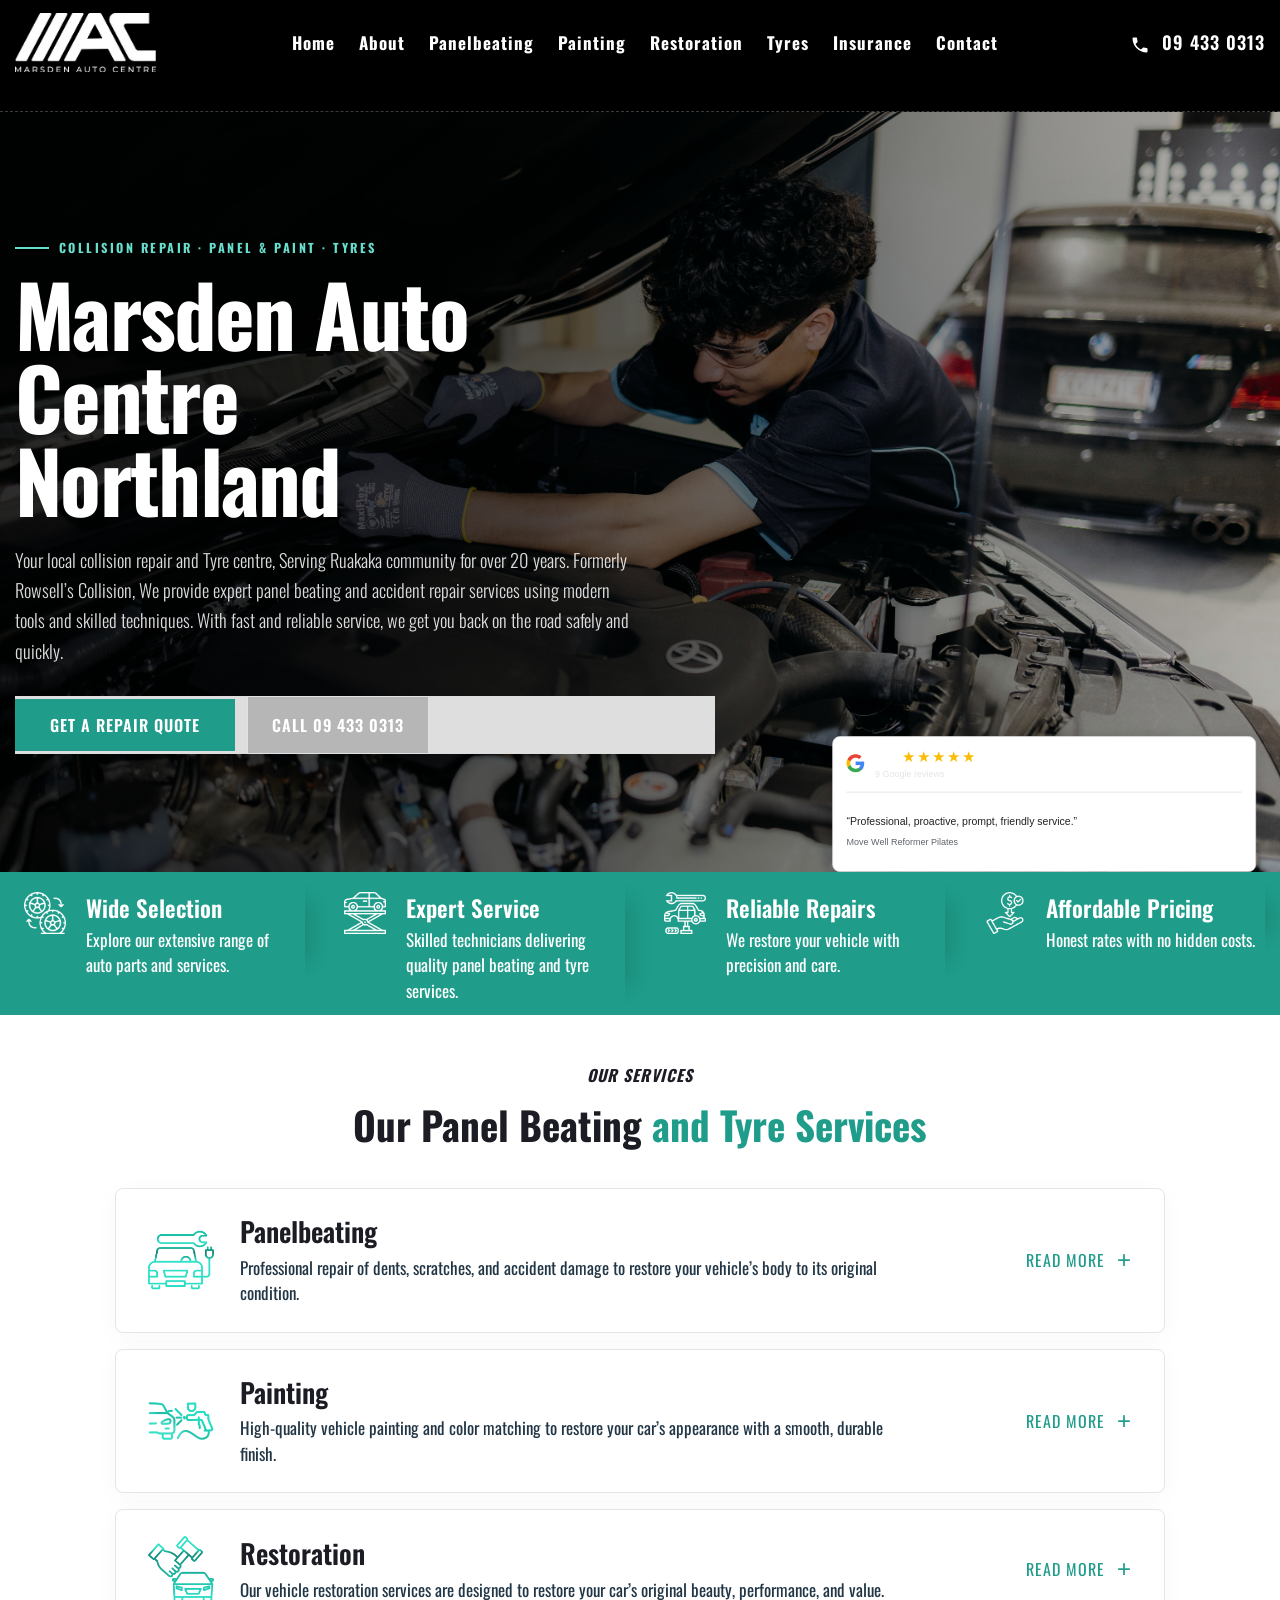
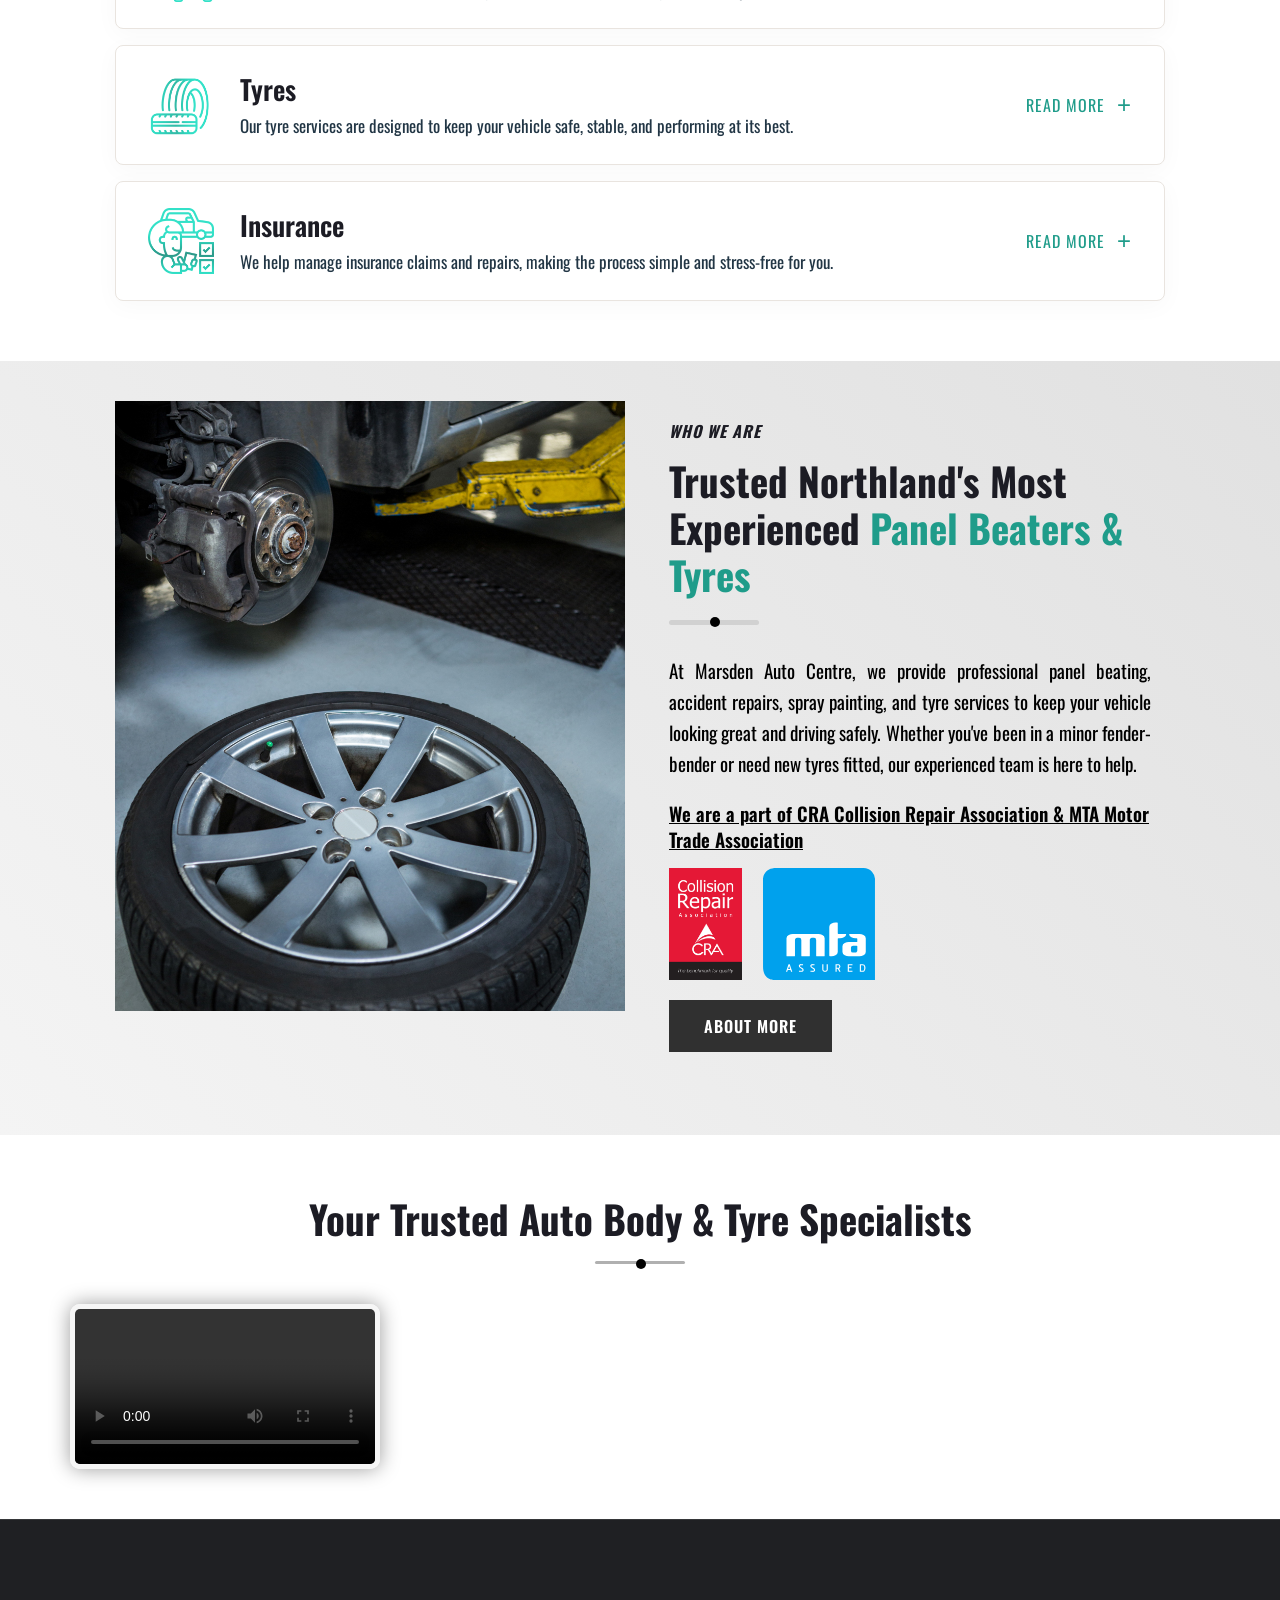
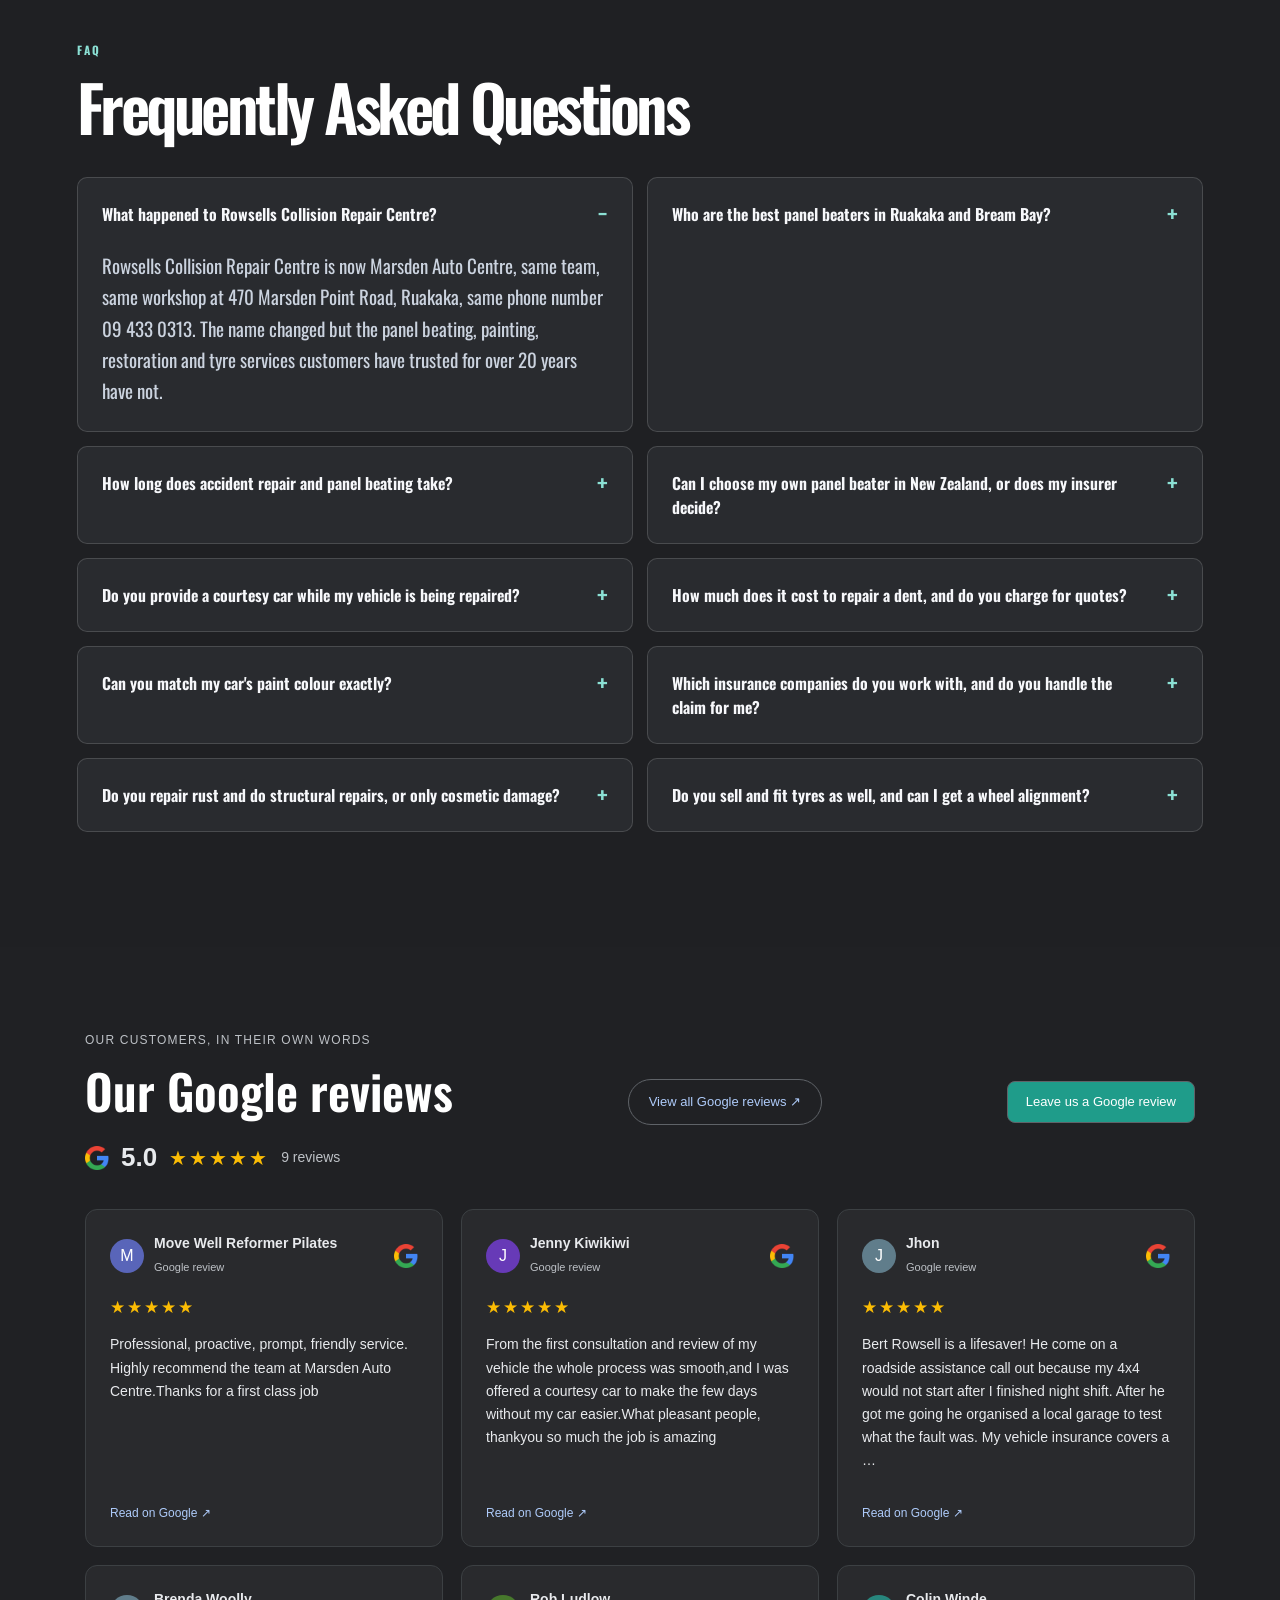
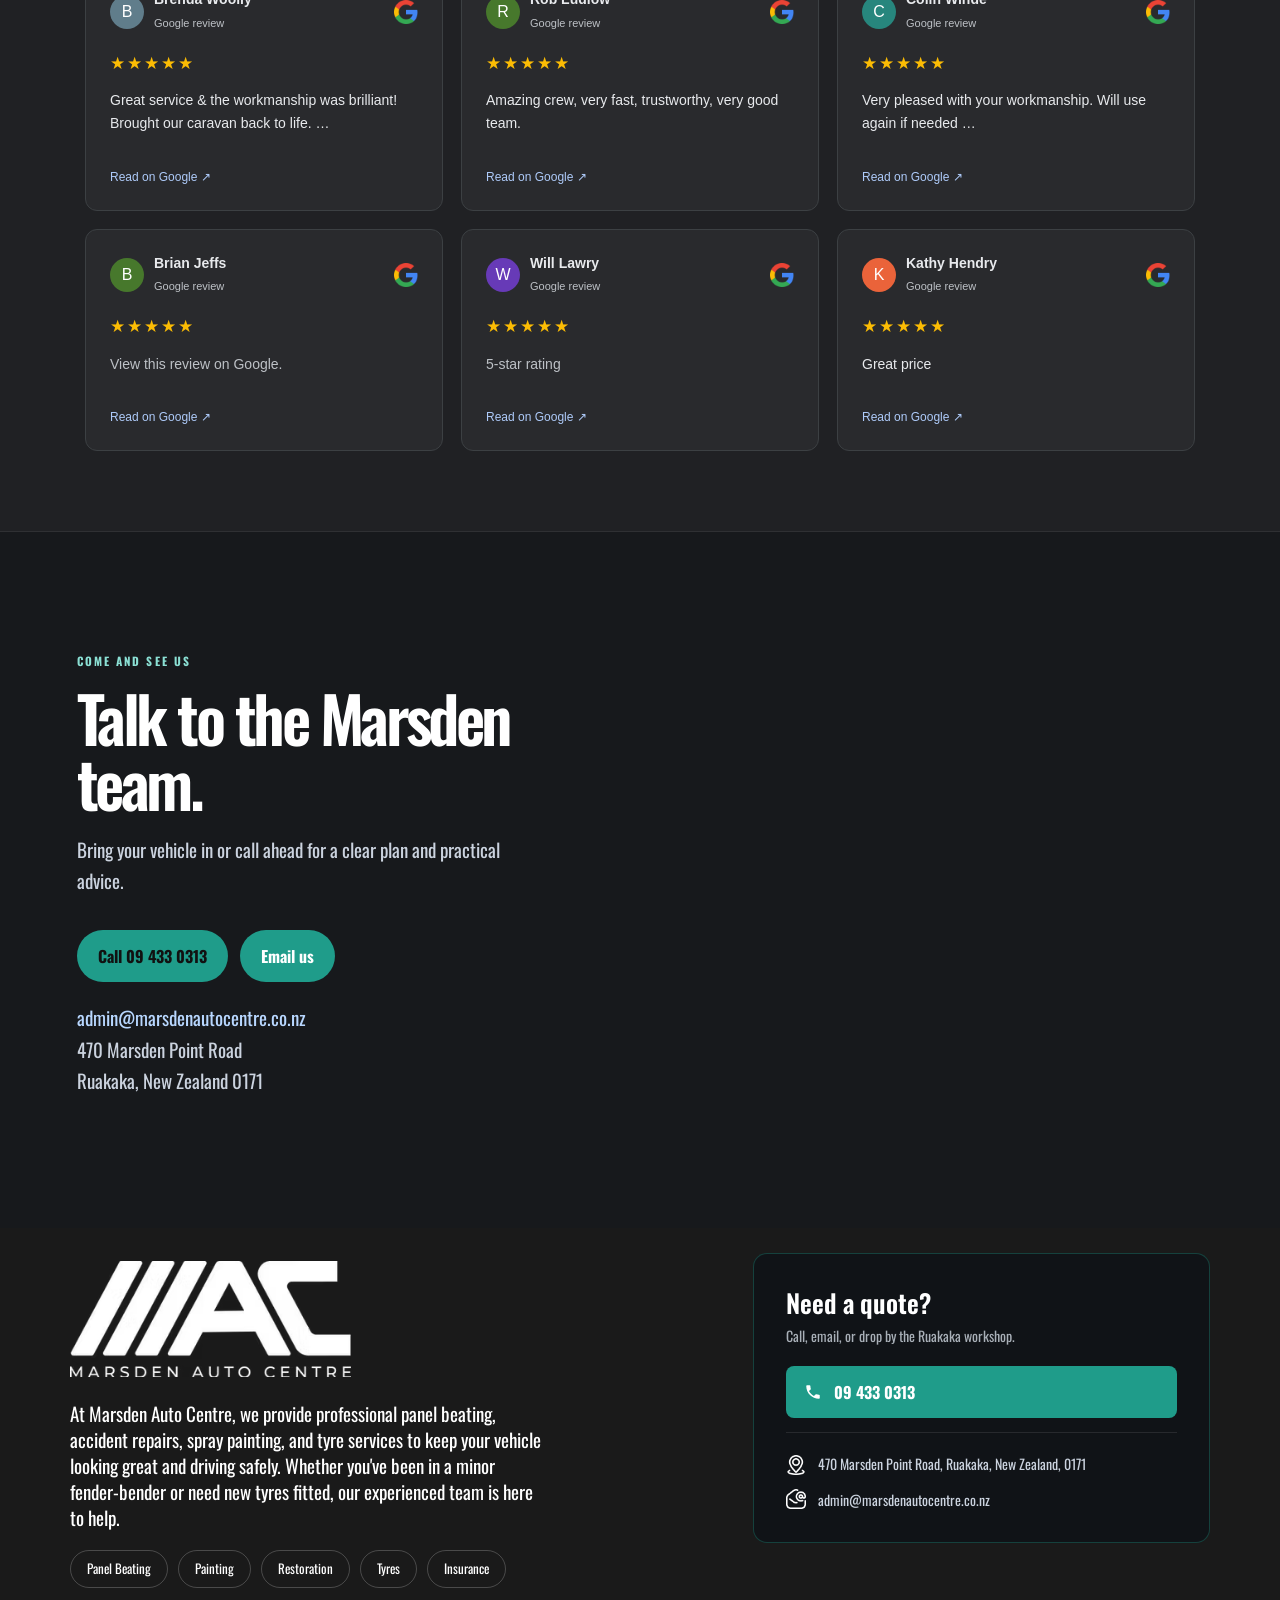
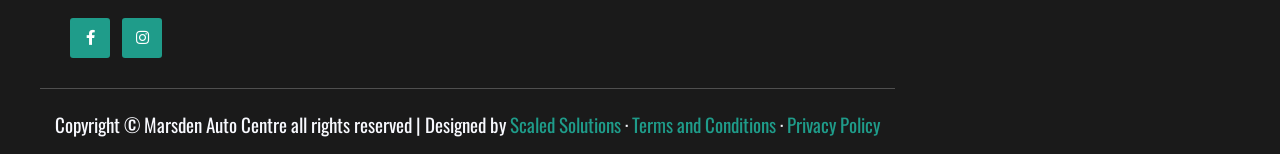
==== commit ec102c7c: "Remove redundant hero image crossfade (old-photo flash) and nudge review card down Video is the sole" ====
--- a/index.html
+++ b/index.html
@@ -325,7 +325,7 @@
 <!-- Start dreamit slider Area -->
 <!--==================================================-->
 <div class="slider_list_banner" id="home">
-<div class="slider-areas slider1 d-flex align-items-center"><div aria-hidden="true" class="hero-slideshow"><img alt="" class="hero-slide is-active" decoding="async" fetchpriority="high" src="assets/images/slider/bonnet.jpeg"/><img alt="" class="hero-slide" decoding="async" src="assets/images/slider/panner-beeting-banner1.jpg"/><img alt="" class="hero-slide" decoding="async" src="assets/images/slider/panner-beeting-banner2.jpg"/><img alt="" class="hero-slide" decoding="async" src="assets/images/slider/panner-beeting-banner3.jpg"/><img alt="" class="hero-slide" decoding="async" src="assets/images/slider/slider2.jpg"/><video autoplay="" class="hero-video-layer" loop="" muted="" playsinline="" poster="assets/images/slider/bonnet.jpeg" style="position:absolute;inset:0;width:100%;height:100%;object-fit:cover"><source src="assets/images/marsden-hero-clip.mp4" type="video/mp4"/></video></div>
+<div class="slider-areas slider1 d-flex align-items-center"><div aria-hidden="true" class="hero-slideshow"><img alt="" class="hero-slide is-active" decoding="async" fetchpriority="high" src="assets/images/slider/bonnet.jpeg"/><video autoplay="" class="hero-video-layer" loop="" muted="" playsinline="" poster="assets/images/slider/bonnet.jpeg" style="position:absolute;inset:0;width:100%;height:100%;object-fit:cover"><source src="assets/images/marsden-hero-clip.mp4" type="video/mp4"/></video></div>
 <div class="container">
 <div class="row" style="align-items:flex-end">
 <div class="col-lg-8 col-sm-12">
@@ -346,7 +346,7 @@
 </div>
 </div>
 
-<a aria-label="Google reviews: 5.0 out of 5 from 9 reviews. Read all reviews on Google." class="hero-google-rating" style="position:absolute;right:24px;bottom:24px;transform:scale(0.75);transform-origin:bottom right;z-index:5" href="https://www.google.com/maps?cid=7332008525948160495" rel="noopener" target="_blank"><img alt="Google" class="google-mark" height="24" src="assets/images/google-g.png" width="24"/><span class="hero-rating-copy"><span class="hero-rating-top"><strong>5.0</strong><span aria-label="5 out of 5 stars" class="google-stars">★★★★★</span></span><span class="hero-rating-caption">9 Google reviews</span></span><span aria-hidden="true" class="hero-rating-arrow">↗</span><span class="hero-review-rotation"><span class="hero-review-quote">“Professional, proactive, prompt, friendly service.”</span><span class="hero-review-author">Move Well Reformer Pilates</span></span></a>
+<a aria-label="Google reviews: 5.0 out of 5 from 9 reviews. Read all reviews on Google." class="hero-google-rating" style="position:absolute;right:24px;bottom:0px;transform:scale(0.75);transform-origin:bottom right;z-index:5" href="https://www.google.com/maps?cid=7332008525948160495" rel="noopener" target="_blank"><img alt="Google" class="google-mark" height="24" src="assets/images/google-g.png" width="24"/><span class="hero-rating-copy"><span class="hero-rating-top"><strong>5.0</strong><span aria-label="5 out of 5 stars" class="google-stars">★★★★★</span></span><span class="hero-rating-caption">9 Google reviews</span></span><span aria-hidden="true" class="hero-rating-arrow">↗</span><span class="hero-review-rotation"><span class="hero-review-quote">“Professional, proactive, prompt, friendly service.”</span><span class="hero-review-author">Move Well Reformer Pilates</span></span></a>
 </div>
 
 
@@ -785,7 +785,7 @@
 			}, 1200);
 		});
 	</script>
-<script defer="" src="hero-reviews.js"></script><script defer="" src="hero-slideshow.js"></script><script>window.va = window.va || function () { (window.vaq = window.vaq || []).push(arguments); };</script>
+<script defer="" src="hero-reviews.js"></script><!-- hero-slideshow.js removed: video is the sole hero visual now, no crossfade needed --><script>window.va = window.va || function () { (window.vaq = window.vaq || []).push(arguments); };</script>
 <script defer src="/_vercel/insights/script.js"></script>
 </body>
 </html>
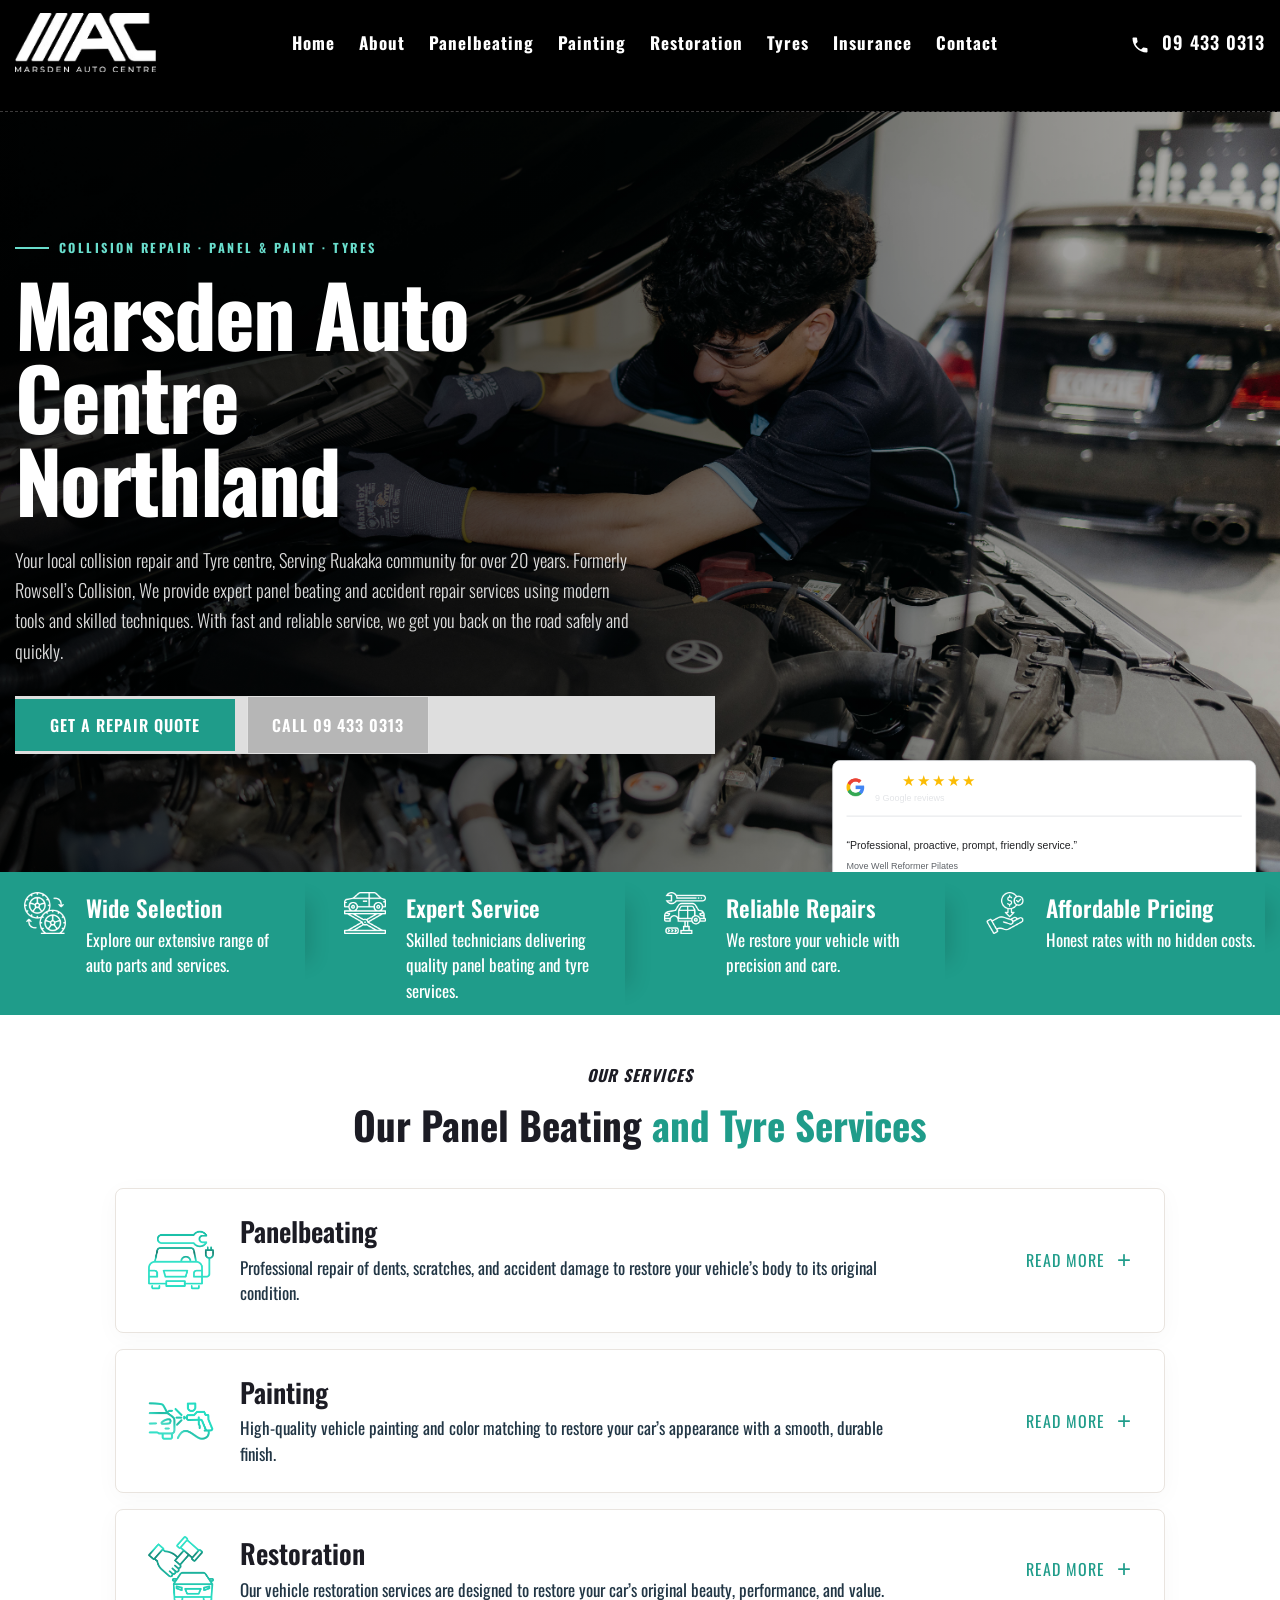
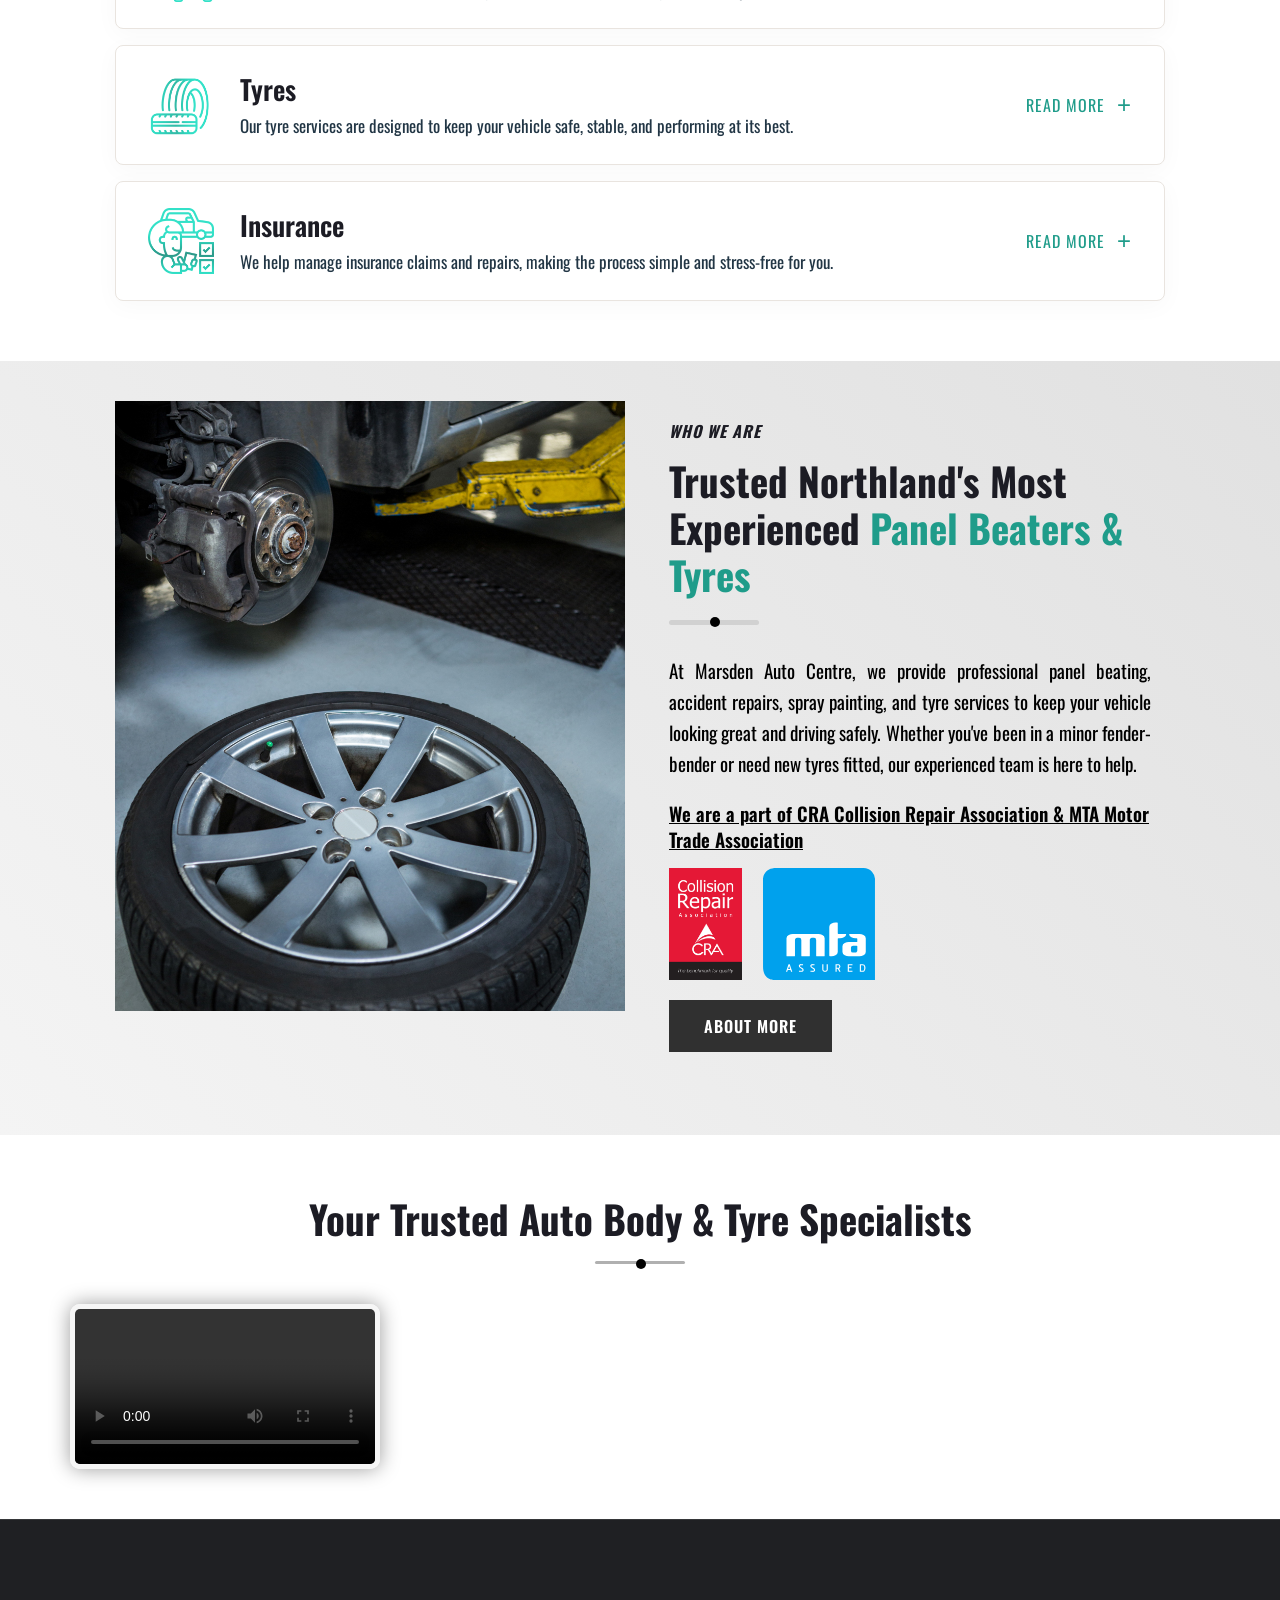
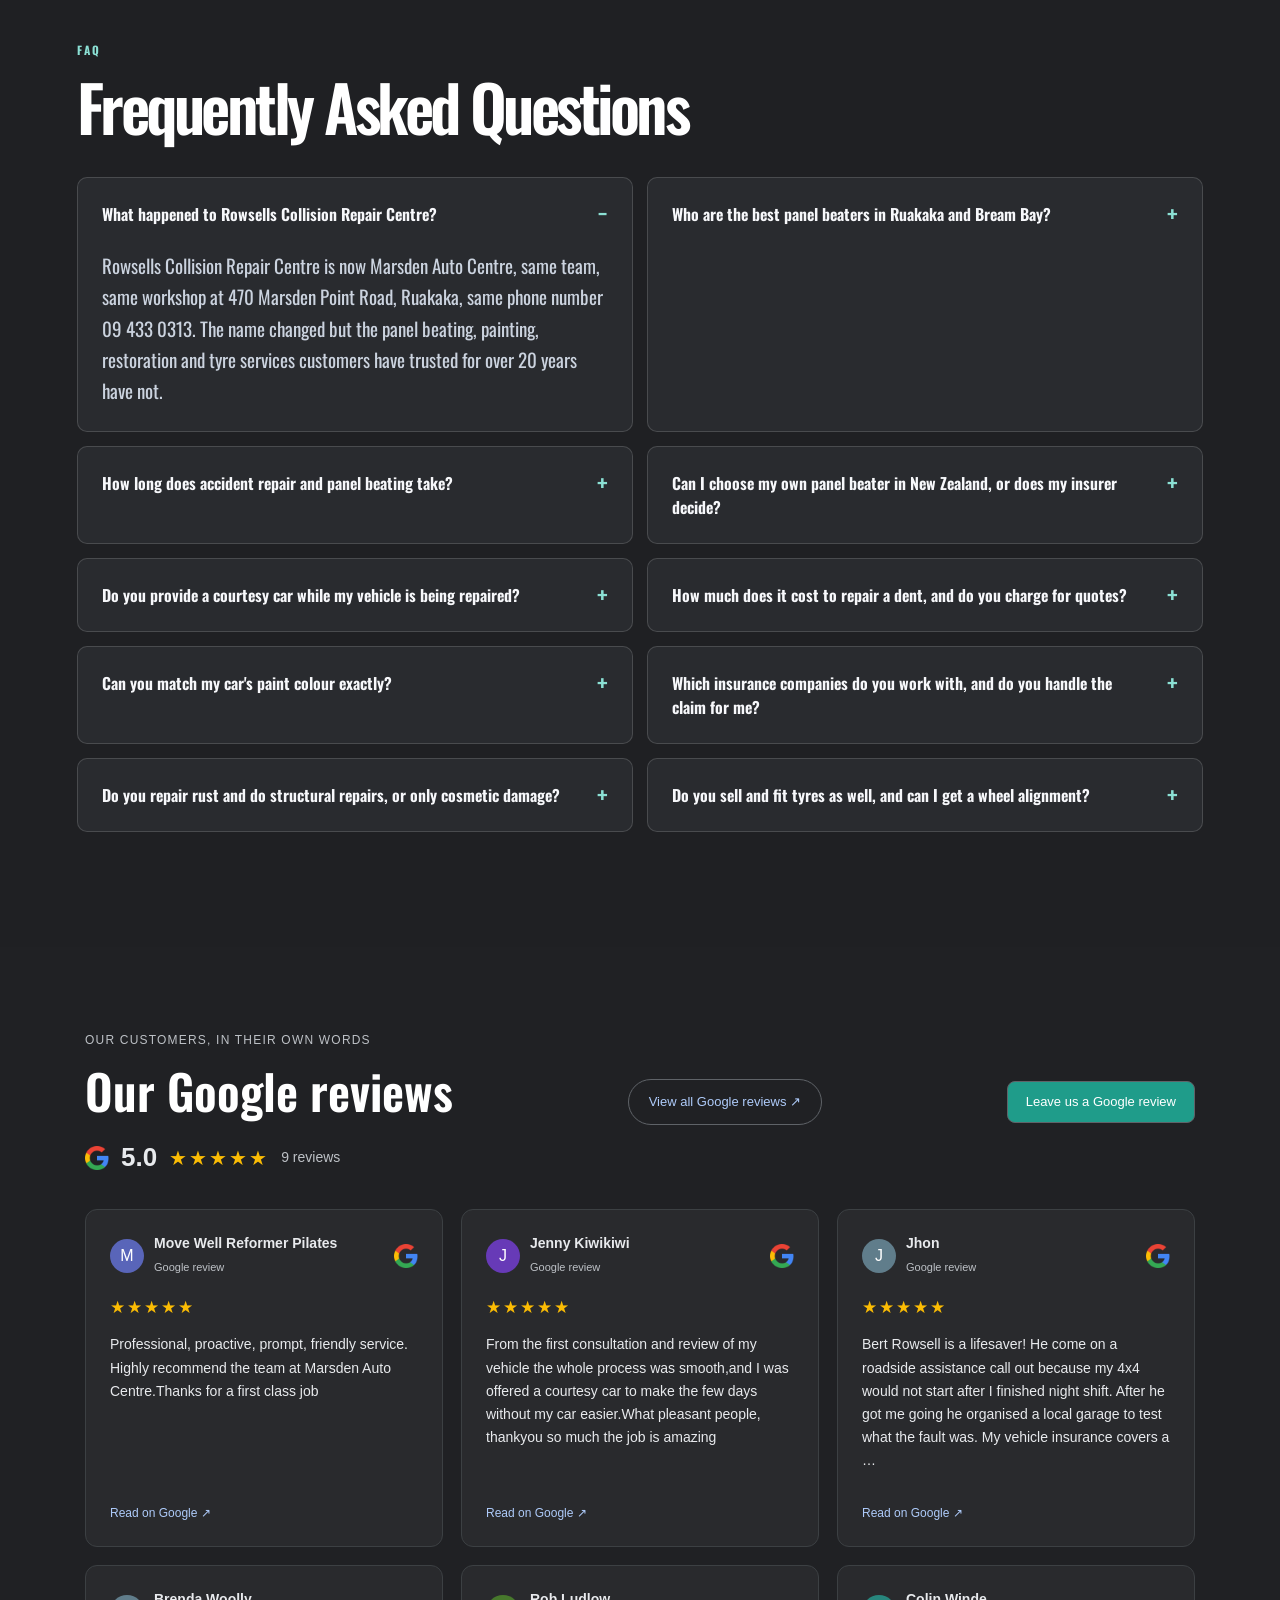
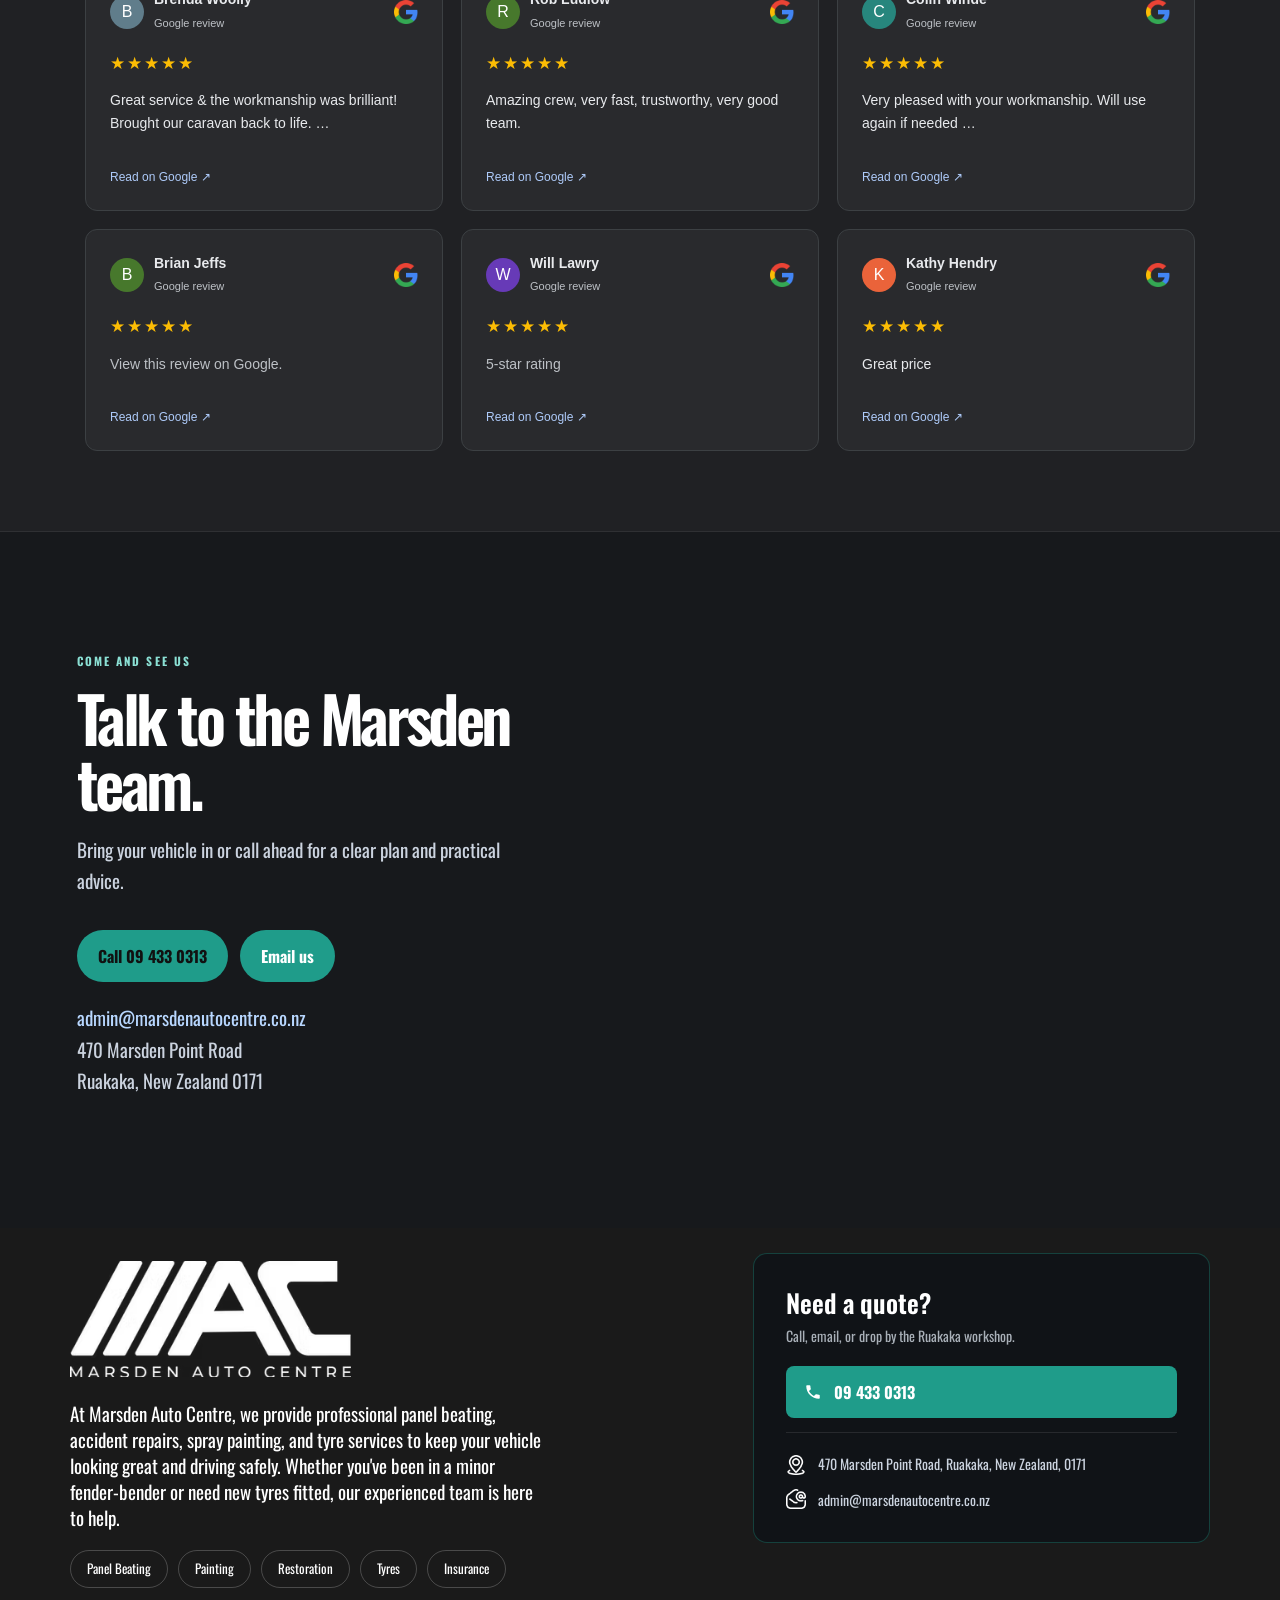
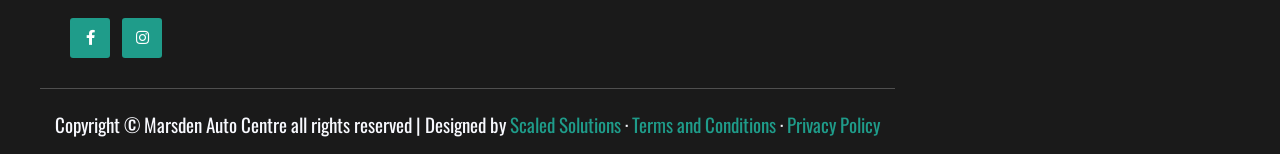
==== commit 4609ee7f: "Move Google review card down a little further on hero bottom:0px -> bottom:-24px so it sits lower, c" ====
--- a/index.html
+++ b/index.html
@@ -346,7 +346,7 @@
 </div>
 </div>
 
-<a aria-label="Google reviews: 5.0 out of 5 from 9 reviews. Read all reviews on Google." class="hero-google-rating" style="position:absolute;right:24px;bottom:0px;transform:scale(0.75);transform-origin:bottom right;z-index:5" href="https://www.google.com/maps?cid=7332008525948160495" rel="noopener" target="_blank"><img alt="Google" class="google-mark" height="24" src="assets/images/google-g.png" width="24"/><span class="hero-rating-copy"><span class="hero-rating-top"><strong>5.0</strong><span aria-label="5 out of 5 stars" class="google-stars">★★★★★</span></span><span class="hero-rating-caption">9 Google reviews</span></span><span aria-hidden="true" class="hero-rating-arrow">↗</span><span class="hero-review-rotation"><span class="hero-review-quote">“Professional, proactive, prompt, friendly service.”</span><span class="hero-review-author">Move Well Reformer Pilates</span></span></a>
+<a aria-label="Google reviews: 5.0 out of 5 from 9 reviews. Read all reviews on Google." class="hero-google-rating" style="position:absolute;right:24px;bottom:-24px;transform:scale(0.75);transform-origin:bottom right;z-index:5" href="https://www.google.com/maps?cid=7332008525948160495" rel="noopener" target="_blank"><img alt="Google" class="google-mark" height="24" src="assets/images/google-g.png" width="24"/><span class="hero-rating-copy"><span class="hero-rating-top"><strong>5.0</strong><span aria-label="5 out of 5 stars" class="google-stars">★★★★★</span></span><span class="hero-rating-caption">9 Google reviews</span></span><span aria-hidden="true" class="hero-rating-arrow">↗</span><span class="hero-review-rotation"><span class="hero-review-quote">“Professional, proactive, prompt, friendly service.”</span><span class="hero-review-author">Move Well Reformer Pilates</span></span></a>
 </div>
 
 
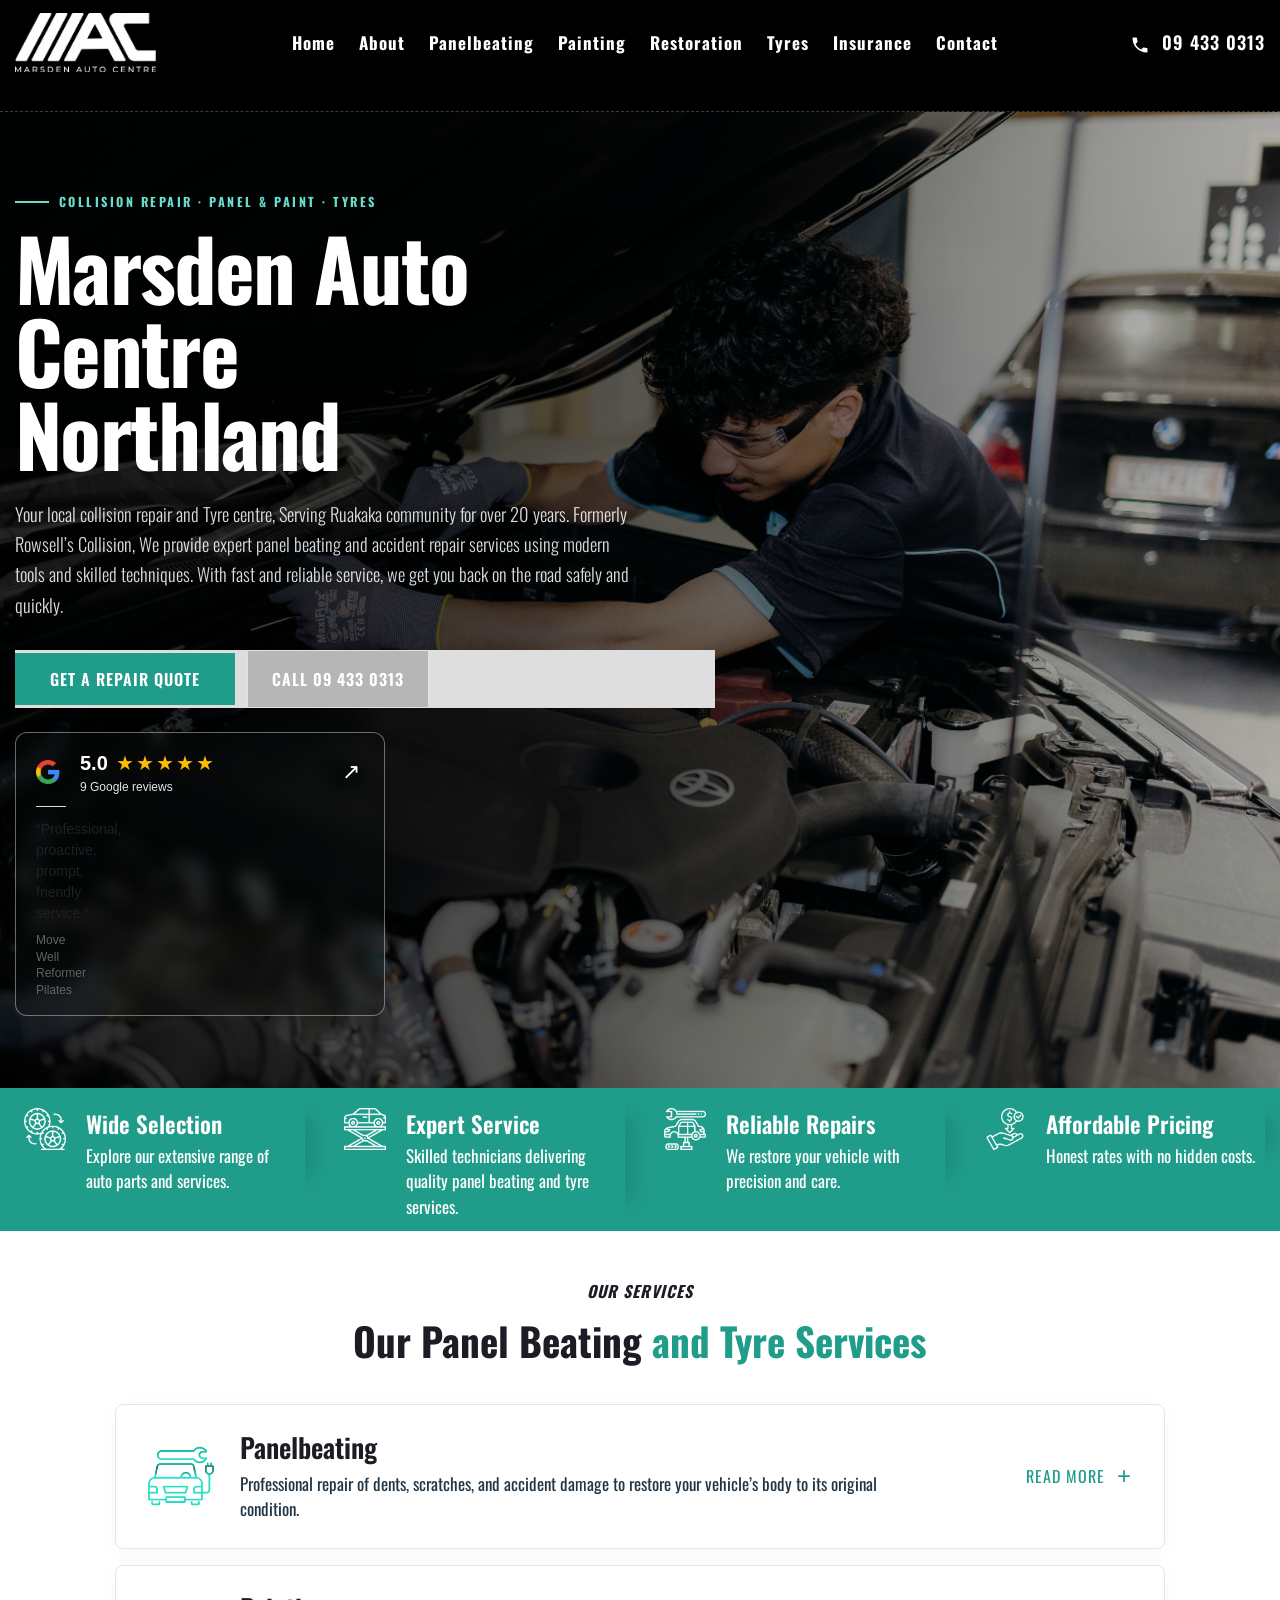
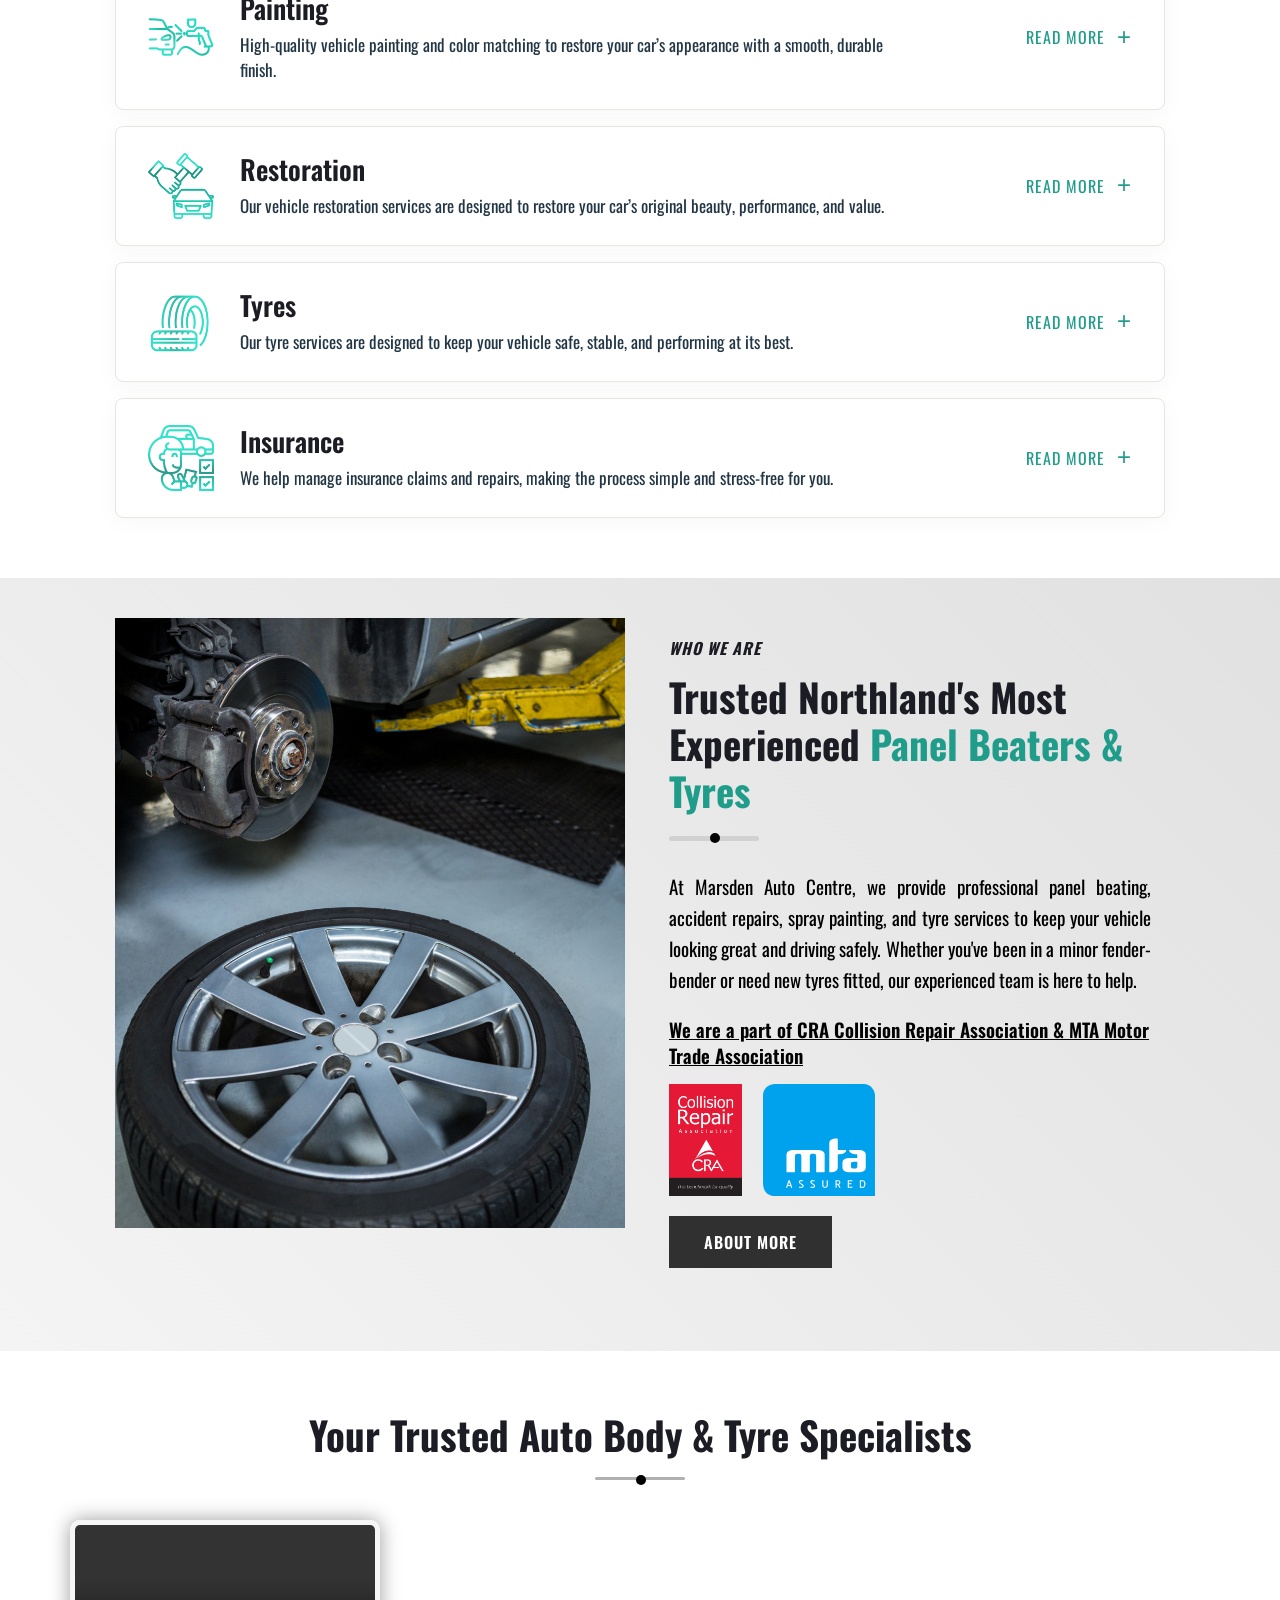
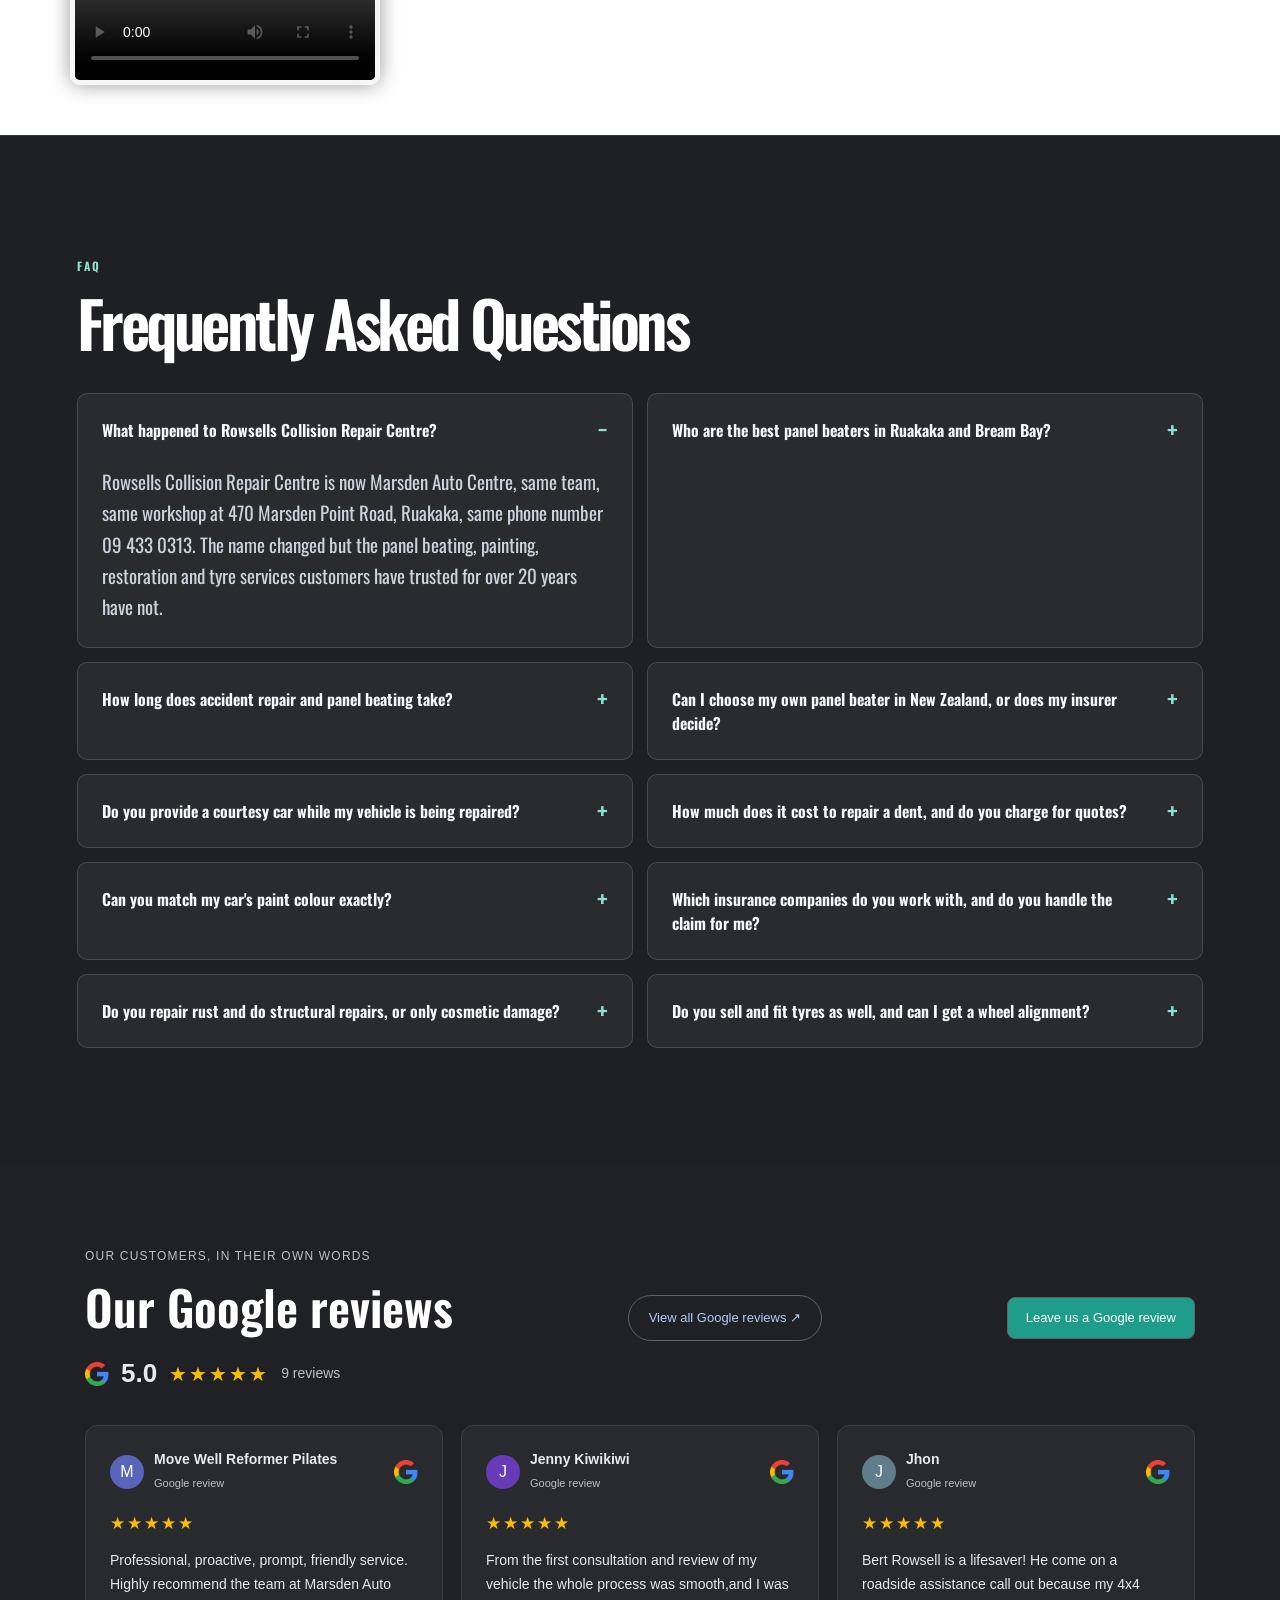
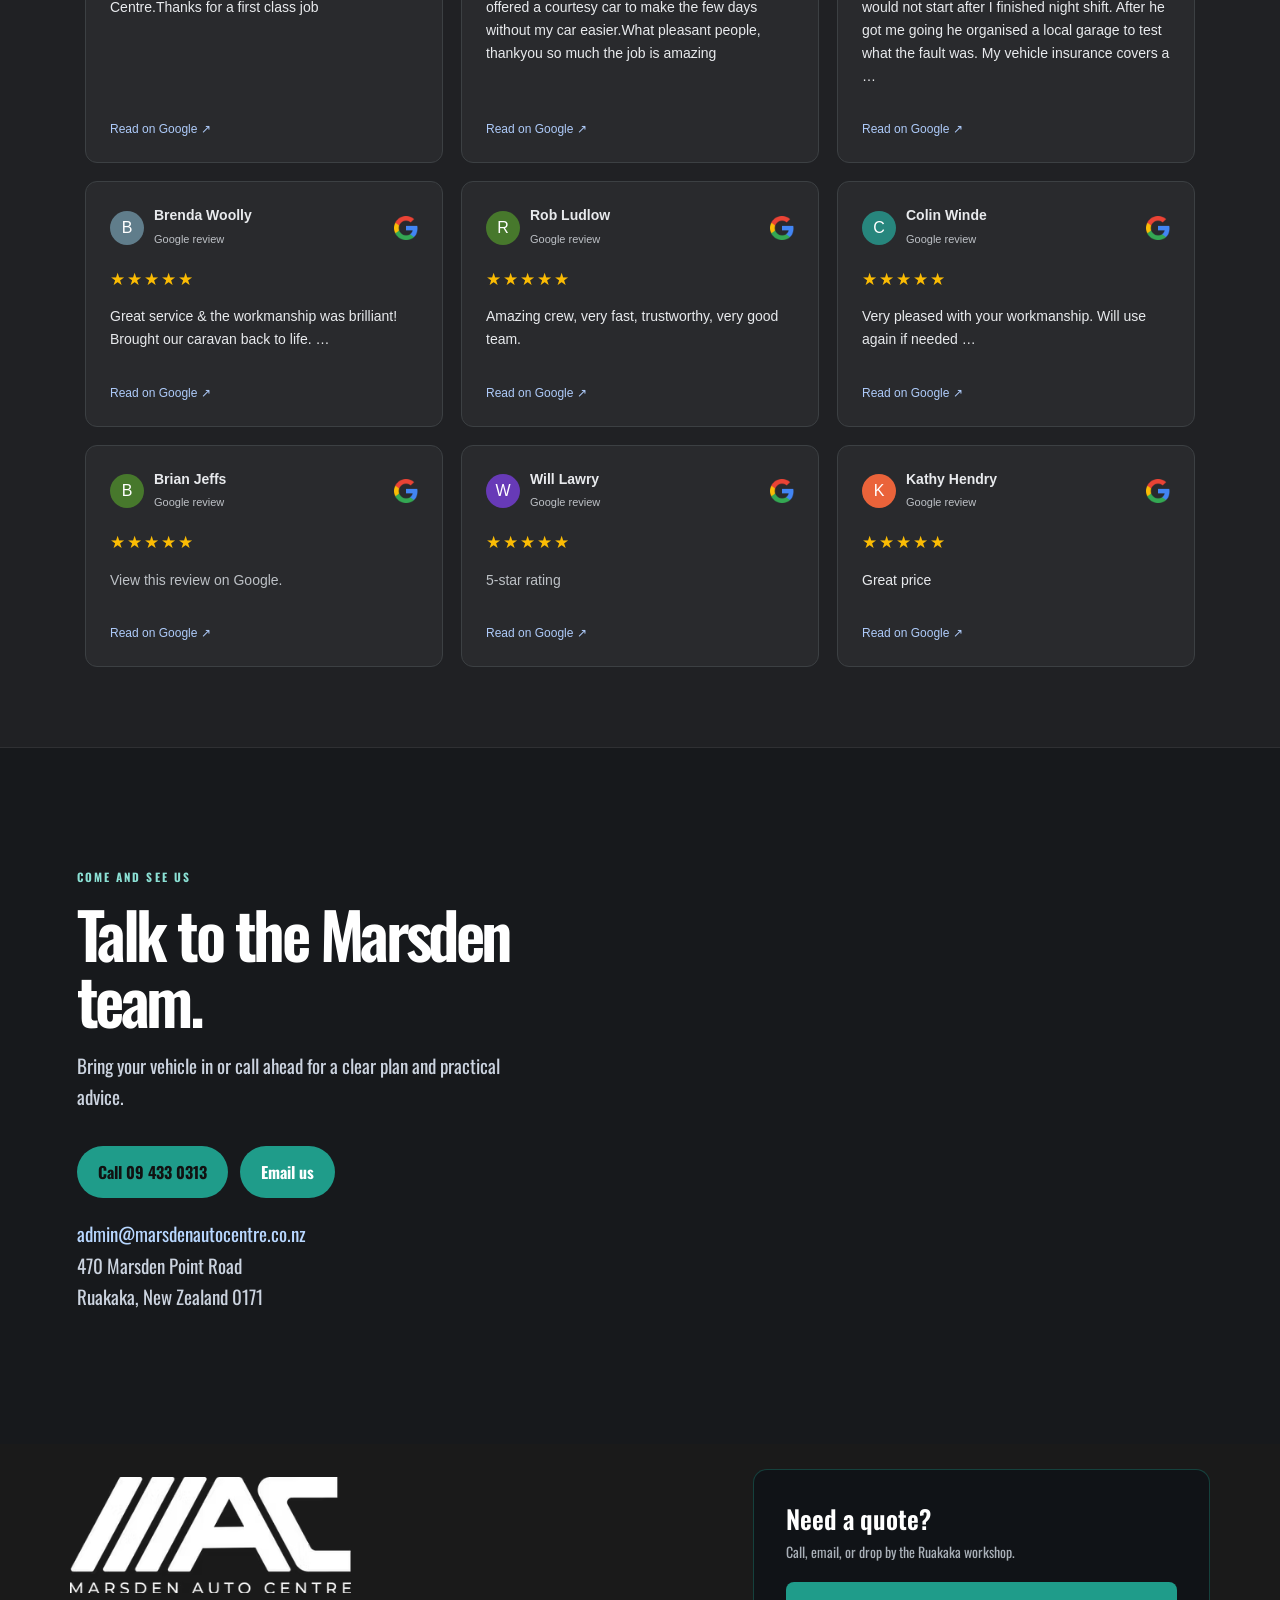
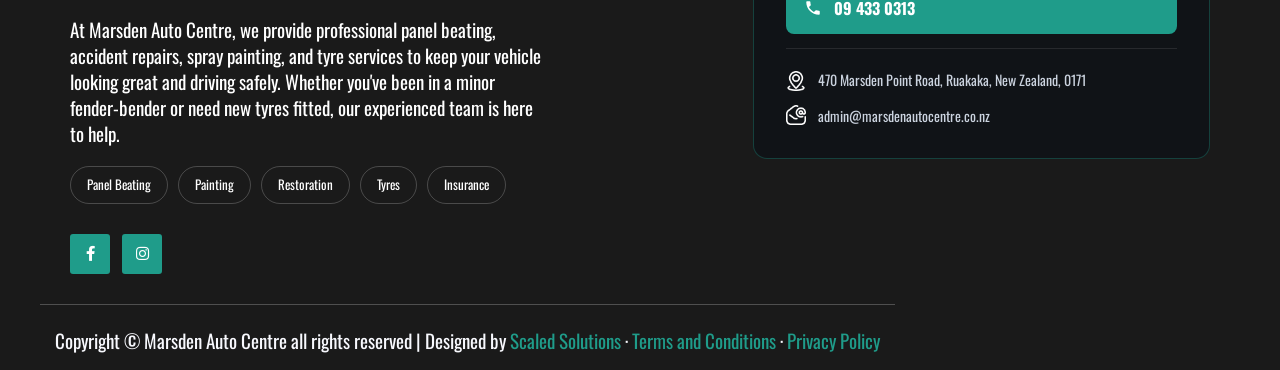
==== commit 9451756e: "Move Google review badge into normal flow below hero buttons Floating it absolute bottom-right kept " ====
--- a/index.html
+++ b/index.html
@@ -340,14 +340,14 @@
 <a href="#contact-section">Get a repair quote</a>
 <a class="hero-secondary-cta" href="tel:+6494330313">Call 09 433 0313</a>
 </div>
-</div>
-</div>
-
-</div>
-</div>
-
-<a aria-label="Google reviews: 5.0 out of 5 from 9 reviews. Read all reviews on Google." class="hero-google-rating" style="position:absolute;right:24px;bottom:-24px;transform:scale(0.75);transform-origin:bottom right;z-index:5" href="https://www.google.com/maps?cid=7332008525948160495" rel="noopener" target="_blank"><img alt="Google" class="google-mark" height="24" src="assets/images/google-g.png" width="24"/><span class="hero-rating-copy"><span class="hero-rating-top"><strong>5.0</strong><span aria-label="5 out of 5 stars" class="google-stars">★★★★★</span></span><span class="hero-rating-caption">9 Google reviews</span></span><span aria-hidden="true" class="hero-rating-arrow">↗</span><span class="hero-review-rotation"><span class="hero-review-quote">“Professional, proactive, prompt, friendly service.”</span><span class="hero-review-author">Move Well Reformer Pilates</span></span></a>
-</div>
+<a aria-label="Google reviews: 5.0 out of 5 from 9 reviews. Read all reviews on Google." class="hero-google-rating" href="https://www.google.com/maps?cid=7332008525948160495" rel="noopener" target="_blank"><img alt="Google" class="google-mark" height="24" src="assets/images/google-g.png" width="24"/><span class="hero-rating-copy"><span class="hero-rating-top"><strong>5.0</strong><span aria-label="5 out of 5 stars" class="google-stars">★★★★★</span></span><span class="hero-rating-caption">9 Google reviews</span></span><span aria-hidden="true" class="hero-rating-arrow">↗</span><span class="hero-review-rotation"><span class="hero-review-quote">“Professional, proactive, prompt, friendly service.”</span><span class="hero-review-author">Move Well Reformer Pilates</span></span></a>
+</div>
+</div>
+</div>
+
+</div>
+</div>
+
 
 
 </div><!--==================================================-->
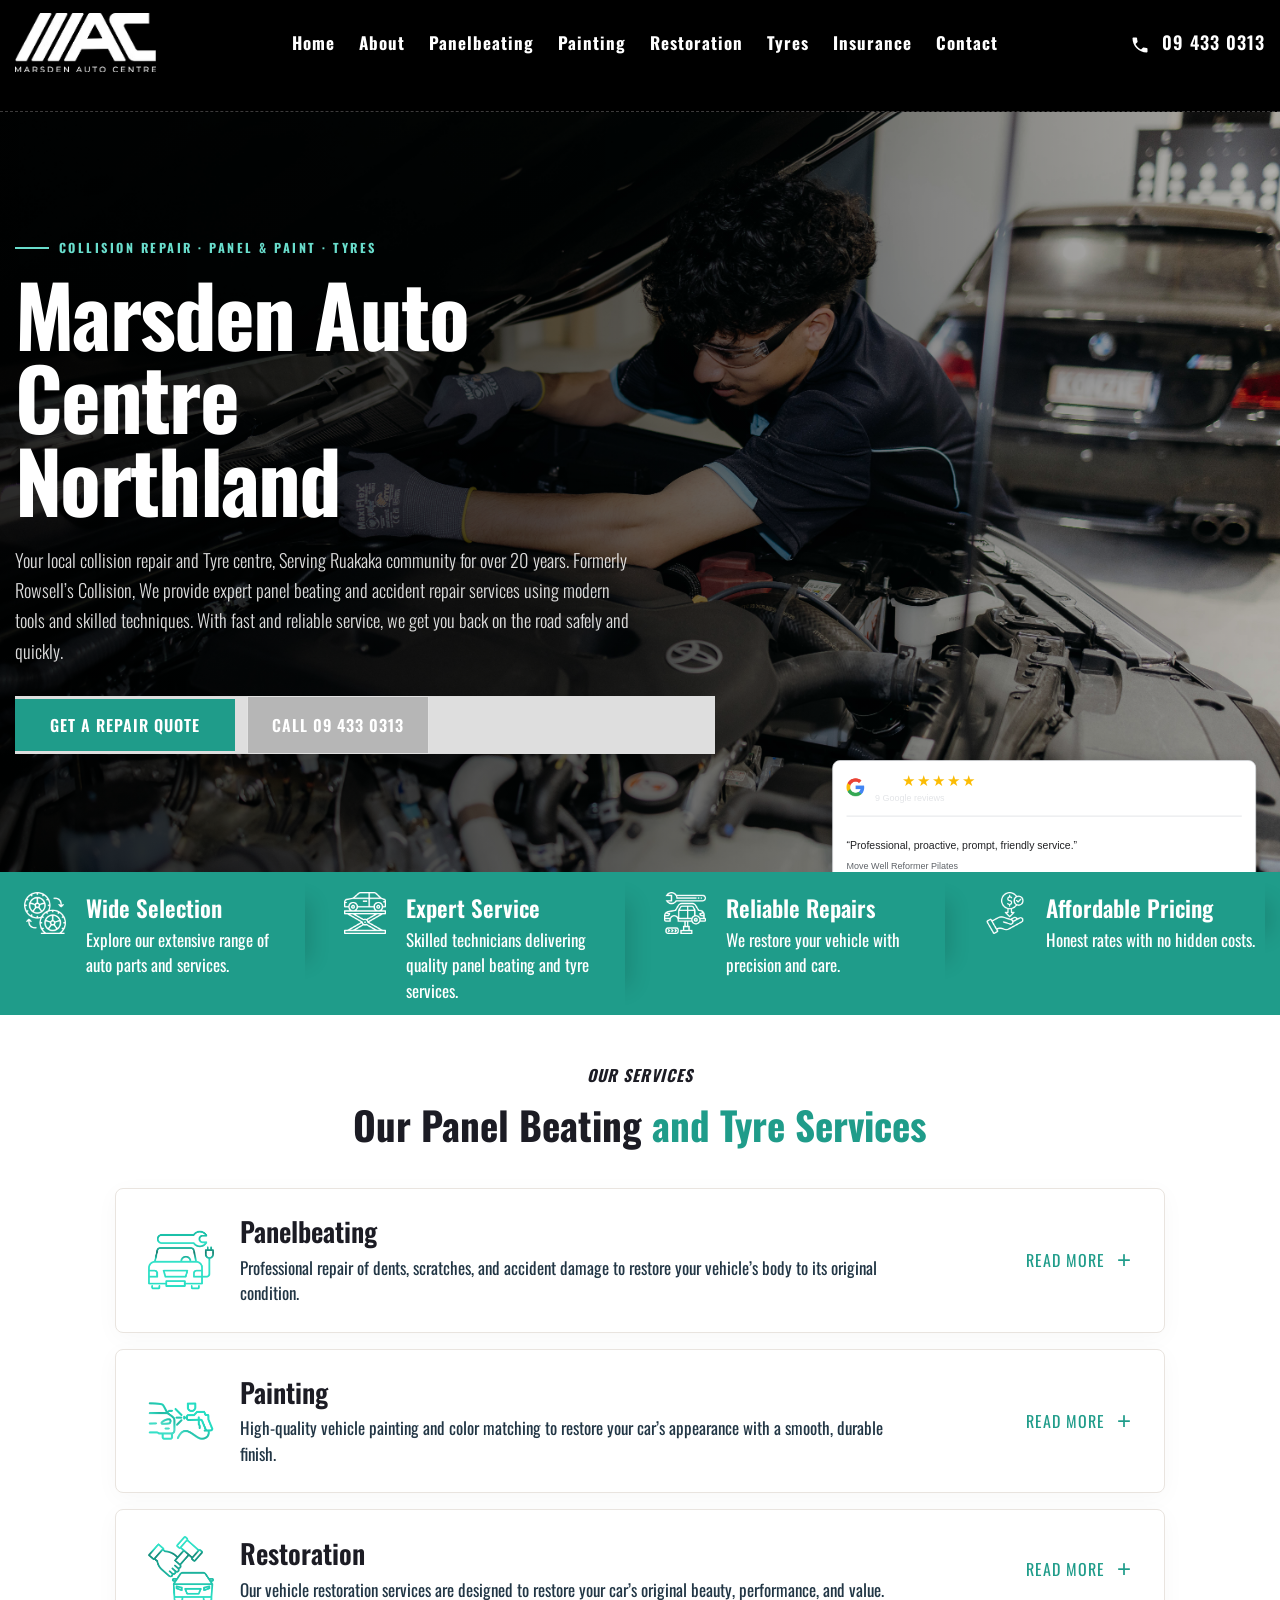
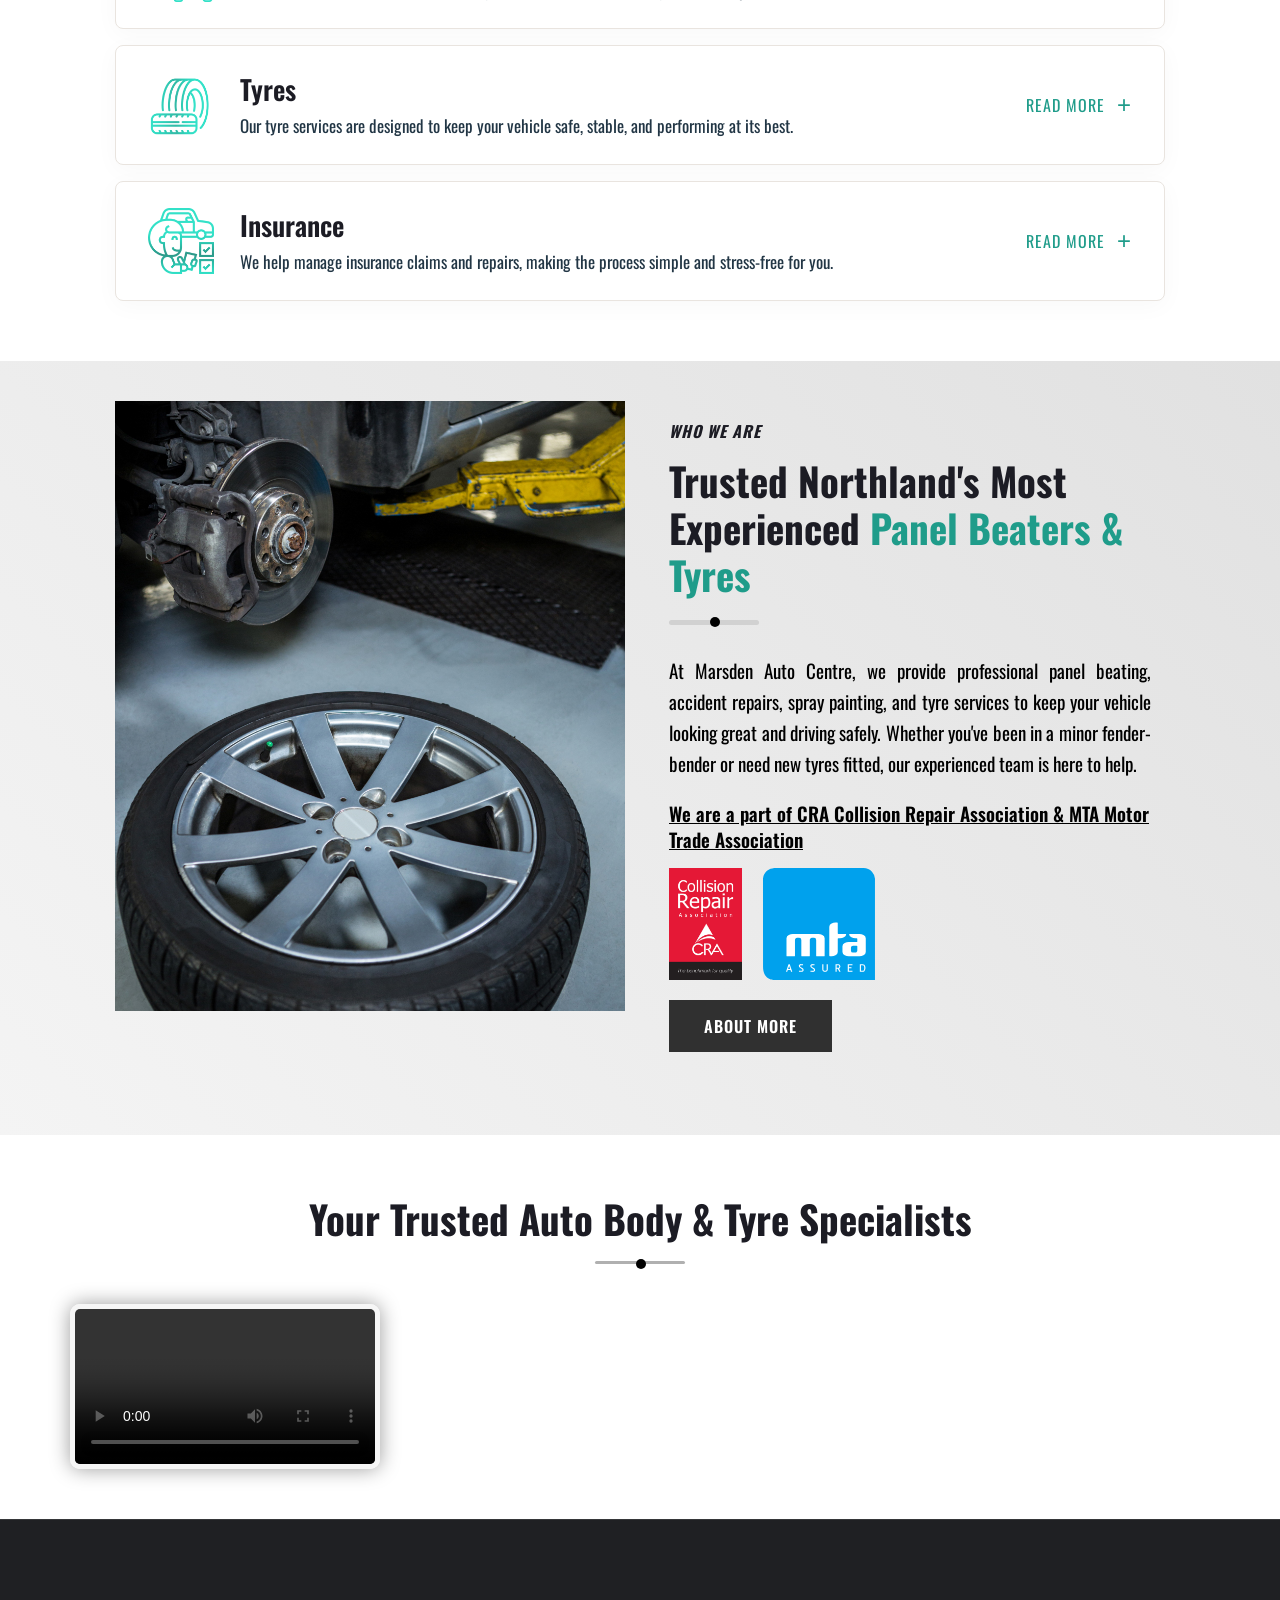
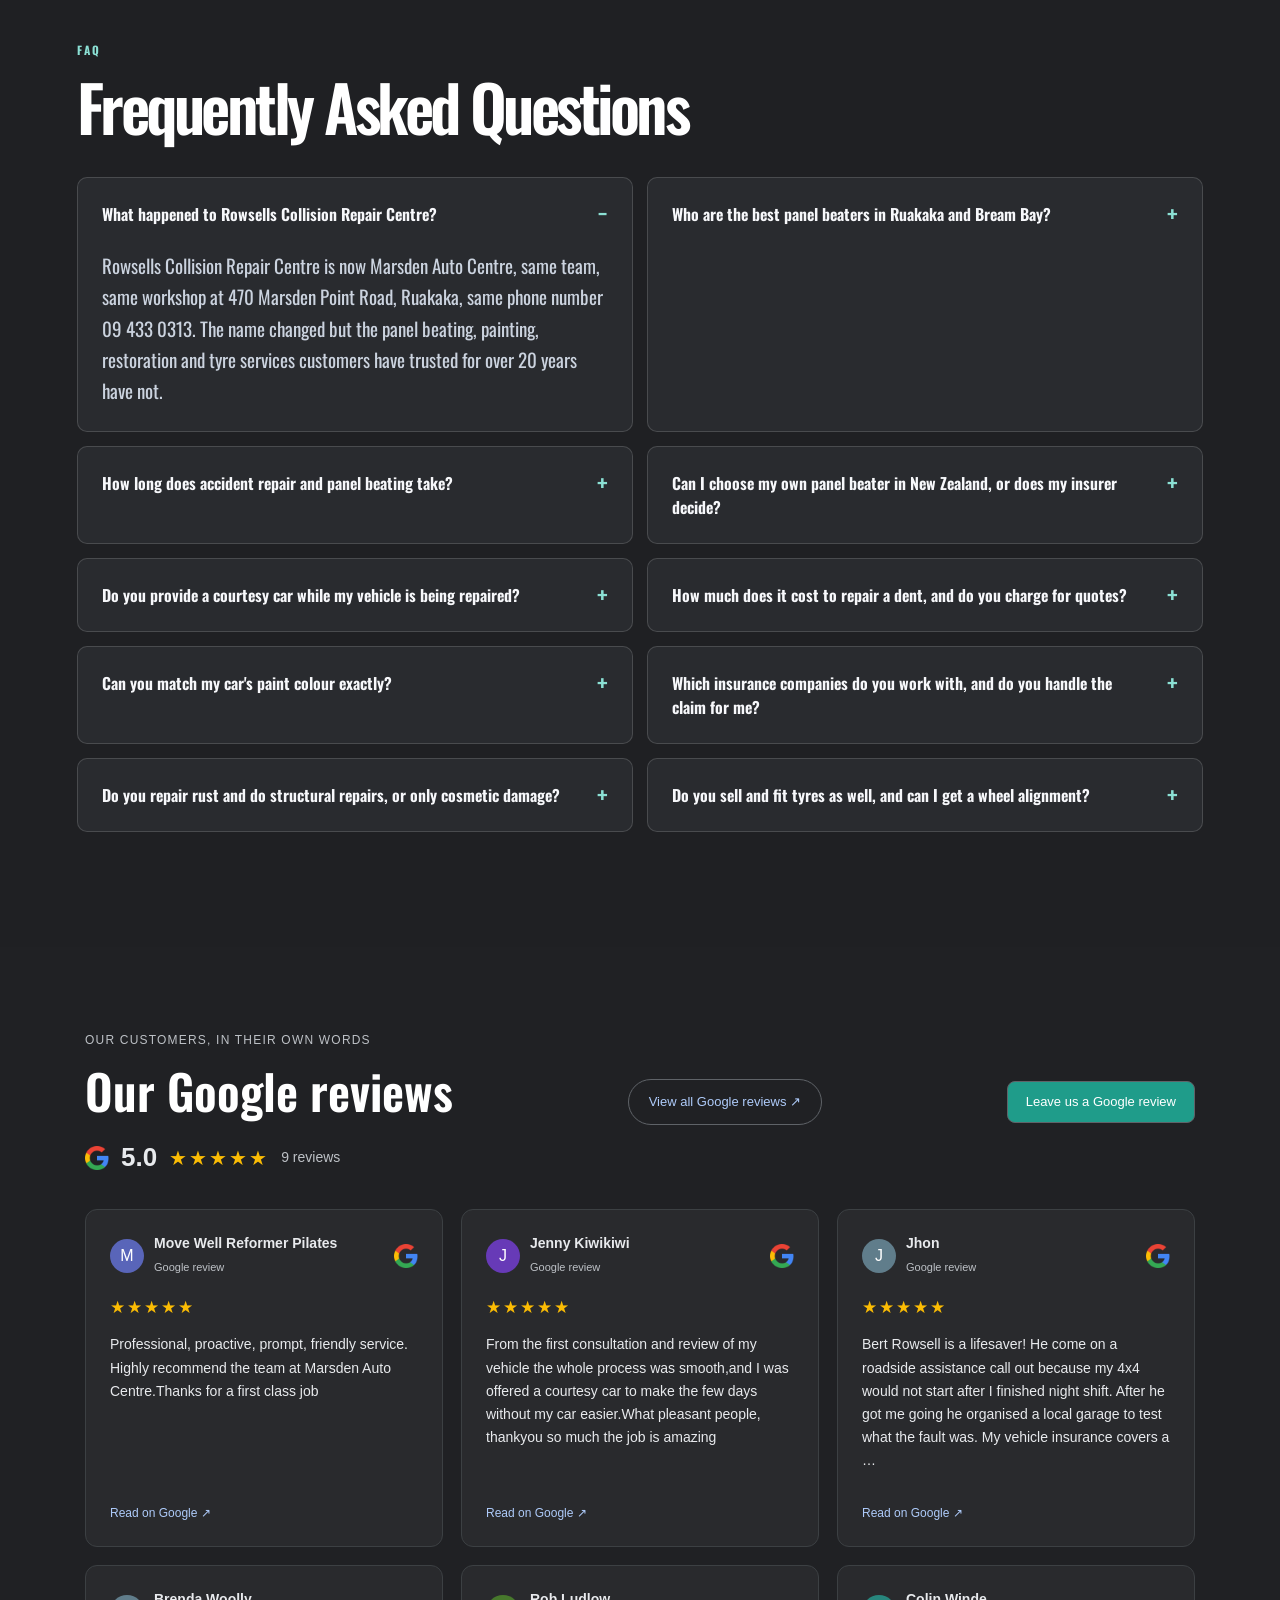
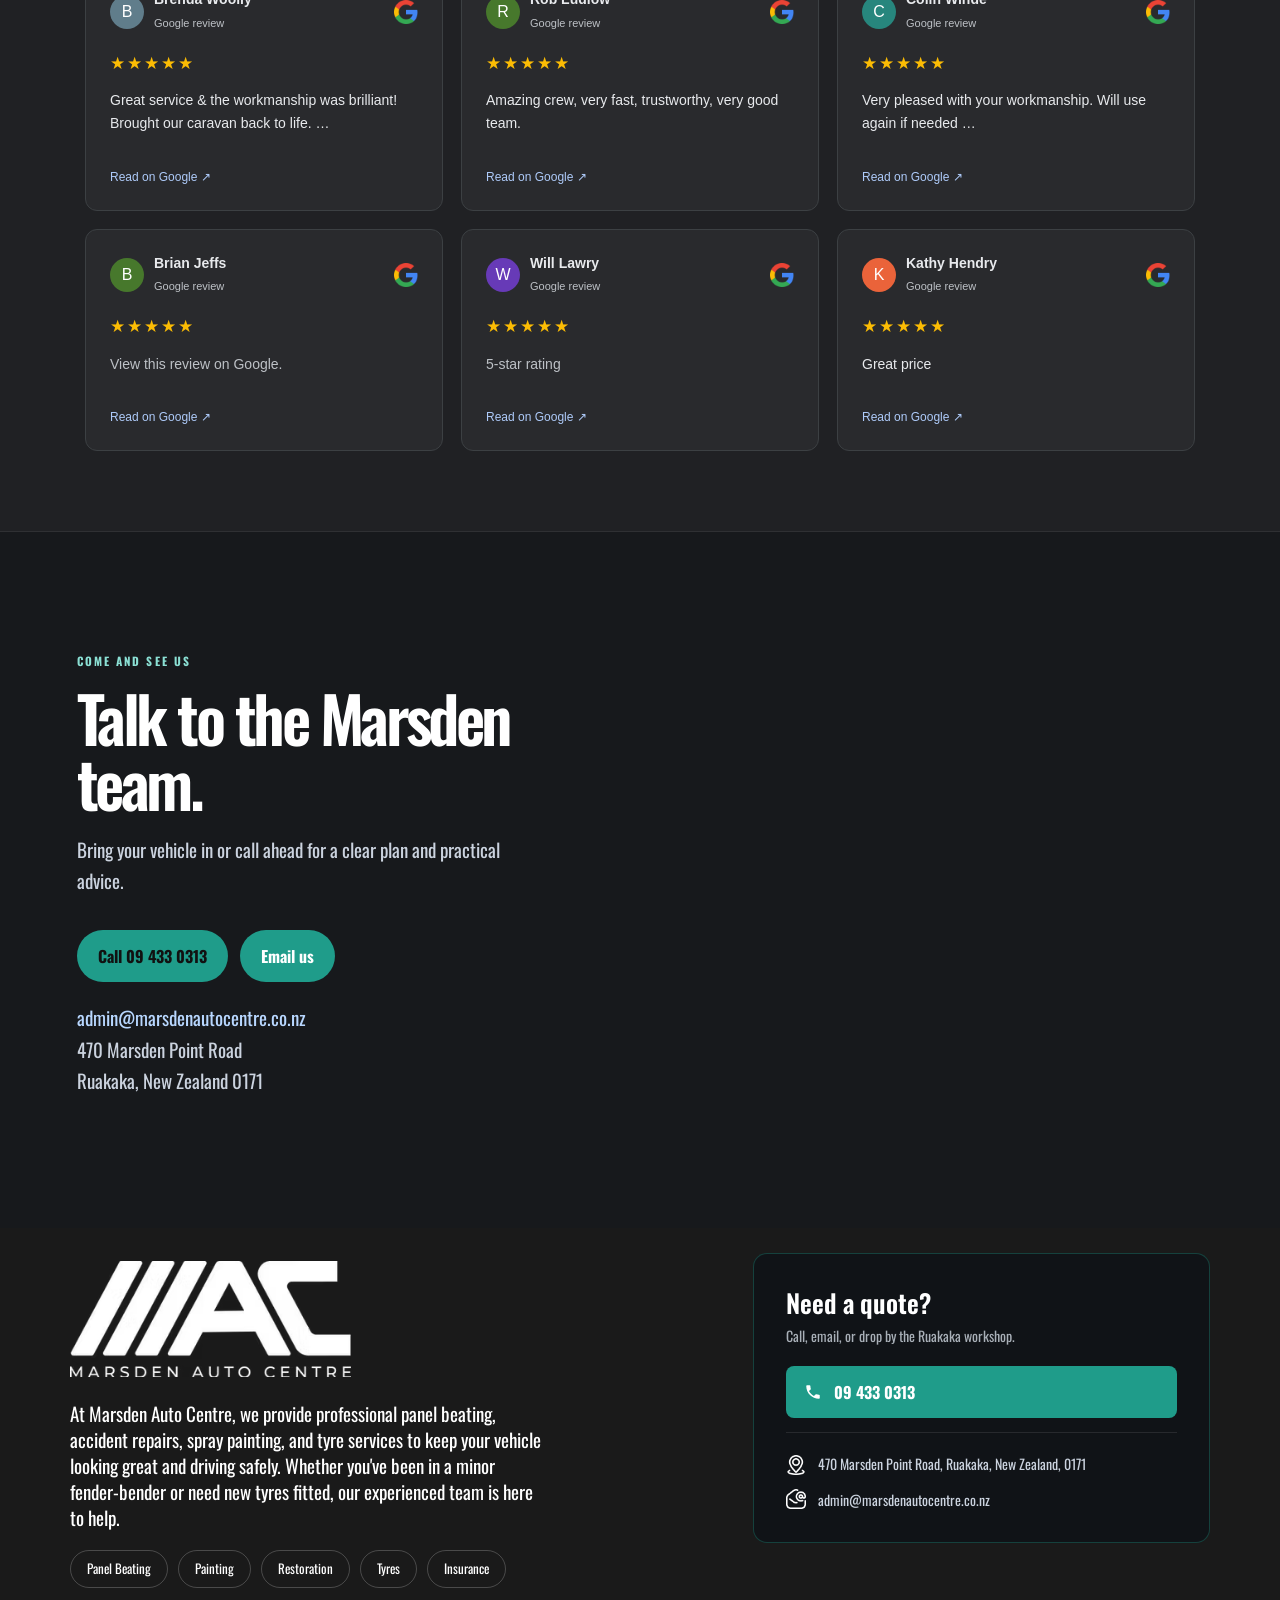
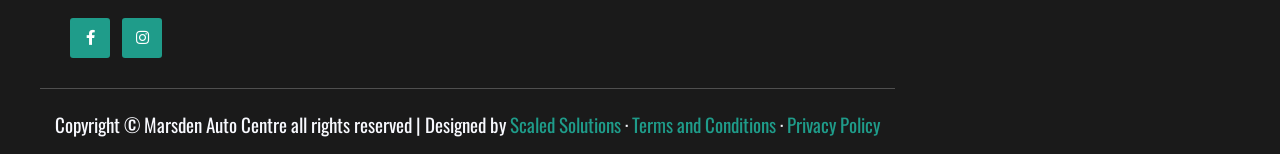
==== commit 5117d2dd: "Restore floating bottom-right Google review badge The in-flow placement broke the card's internal la" ====
--- a/index.html
+++ b/index.html
@@ -340,12 +340,13 @@
 <a href="#contact-section">Get a repair quote</a>
 <a class="hero-secondary-cta" href="tel:+6494330313">Call 09 433 0313</a>
 </div>
-<a aria-label="Google reviews: 5.0 out of 5 from 9 reviews. Read all reviews on Google." class="hero-google-rating" href="https://www.google.com/maps?cid=7332008525948160495" rel="noopener" target="_blank"><img alt="Google" class="google-mark" height="24" src="assets/images/google-g.png" width="24"/><span class="hero-rating-copy"><span class="hero-rating-top"><strong>5.0</strong><span aria-label="5 out of 5 stars" class="google-stars">★★★★★</span></span><span class="hero-rating-caption">9 Google reviews</span></span><span aria-hidden="true" class="hero-rating-arrow">↗</span><span class="hero-review-rotation"><span class="hero-review-quote">“Professional, proactive, prompt, friendly service.”</span><span class="hero-review-author">Move Well Reformer Pilates</span></span></a>
-</div>
-</div>
-</div>
-
-</div>
+</div>
+</div>
+
+</div>
+</div>
+
+<a aria-label="Google reviews: 5.0 out of 5 from 9 reviews. Read all reviews on Google." class="hero-google-rating" style="position:absolute;right:24px;bottom:-24px;transform:scale(0.75);transform-origin:bottom right;z-index:5" href="https://www.google.com/maps?cid=7332008525948160495" rel="noopener" target="_blank"><img alt="Google" class="google-mark" height="24" src="assets/images/google-g.png" width="24"/><span class="hero-rating-copy"><span class="hero-rating-top"><strong>5.0</strong><span aria-label="5 out of 5 stars" class="google-stars">★★★★★</span></span><span class="hero-rating-caption">9 Google reviews</span></span><span aria-hidden="true" class="hero-rating-arrow">↗</span><span class="hero-review-rotation"><span class="hero-review-quote">“Professional, proactive, prompt, friendly service.”</span><span class="hero-review-author">Move Well Reformer Pilates</span></span></a>
 </div>
 
 
